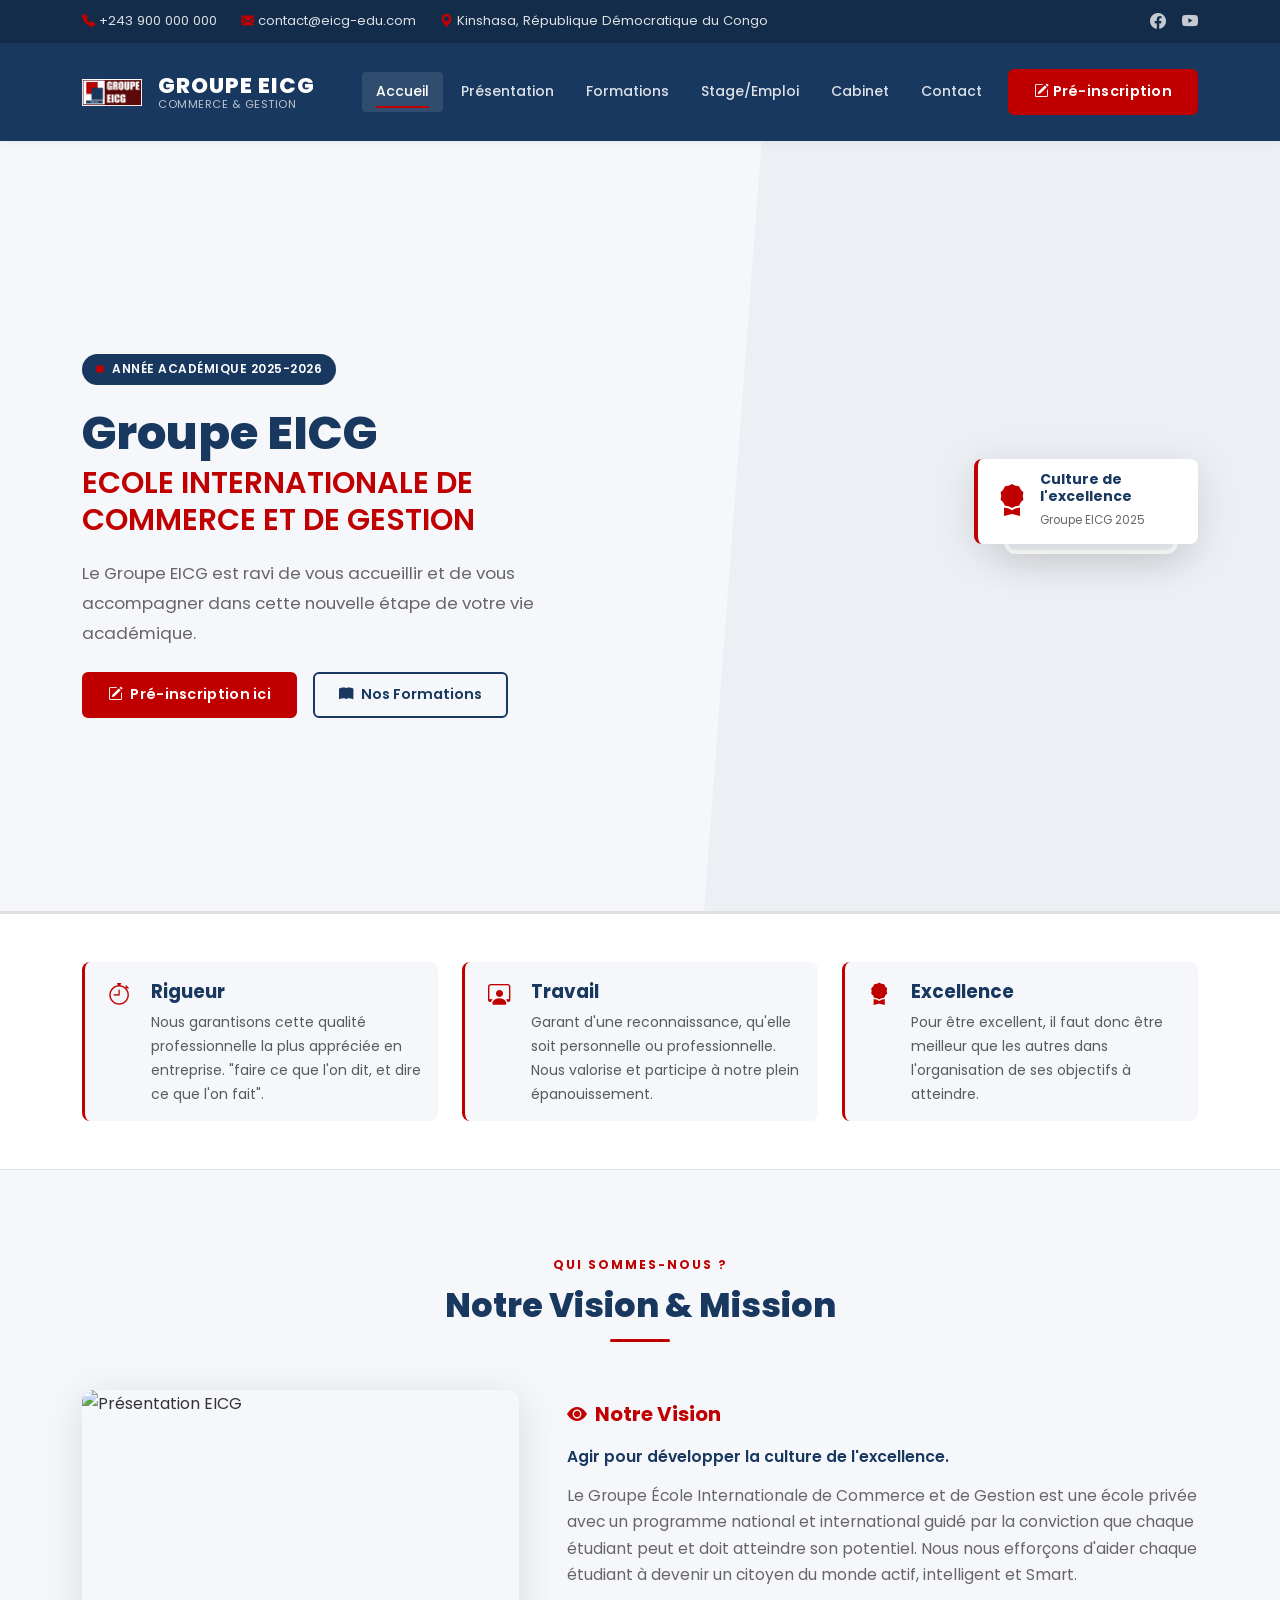
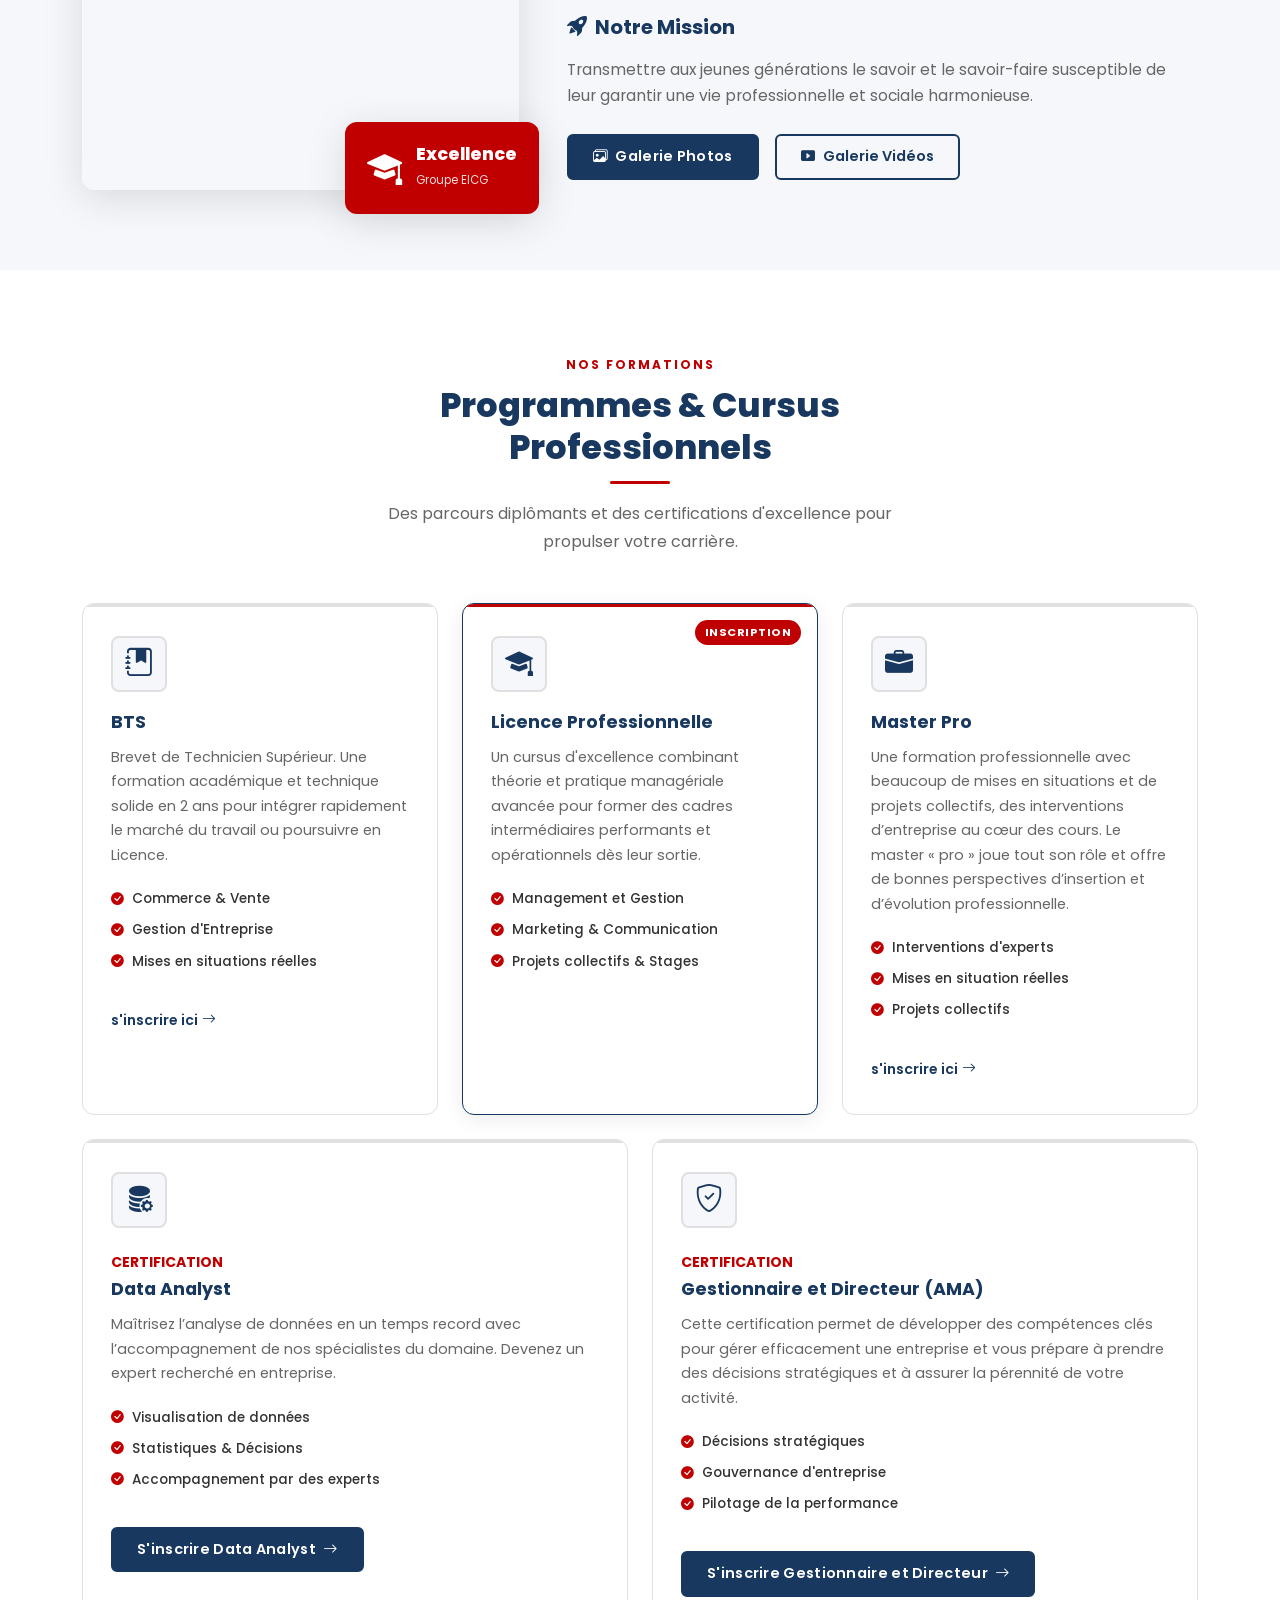
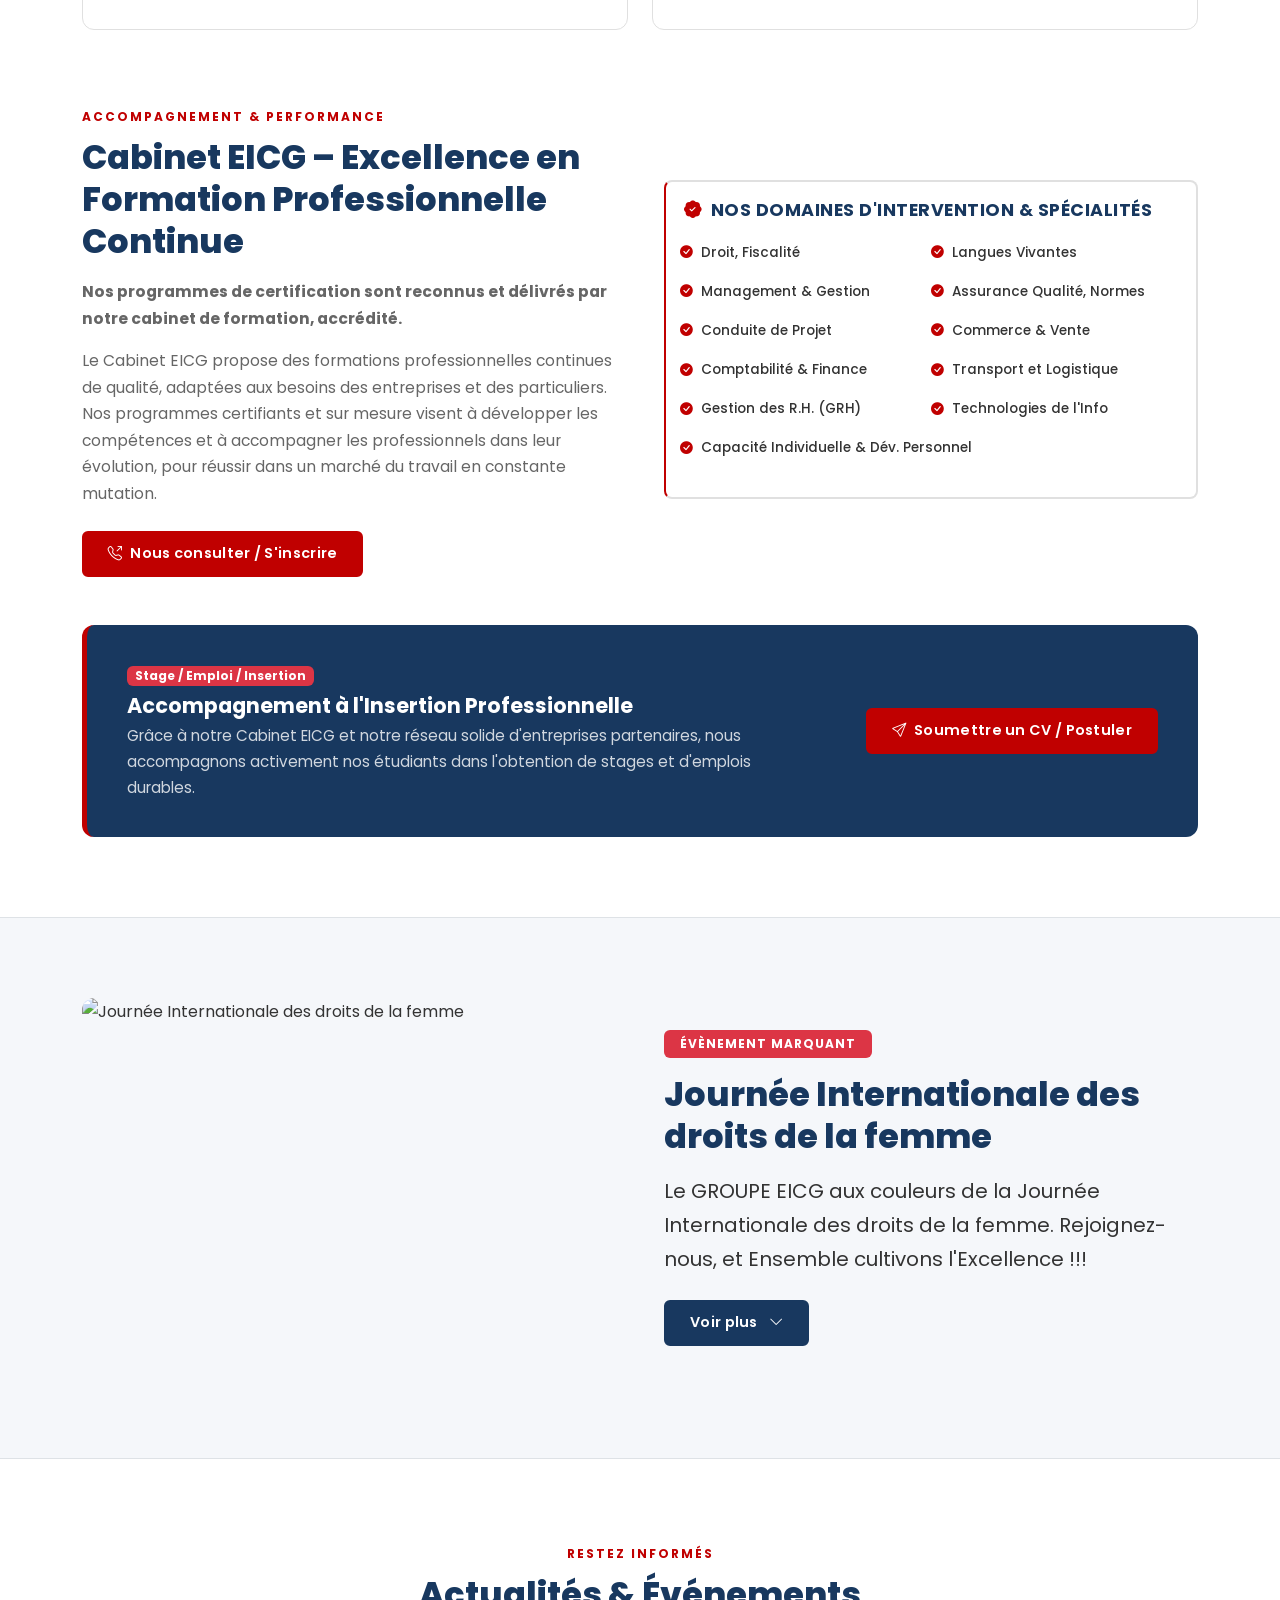
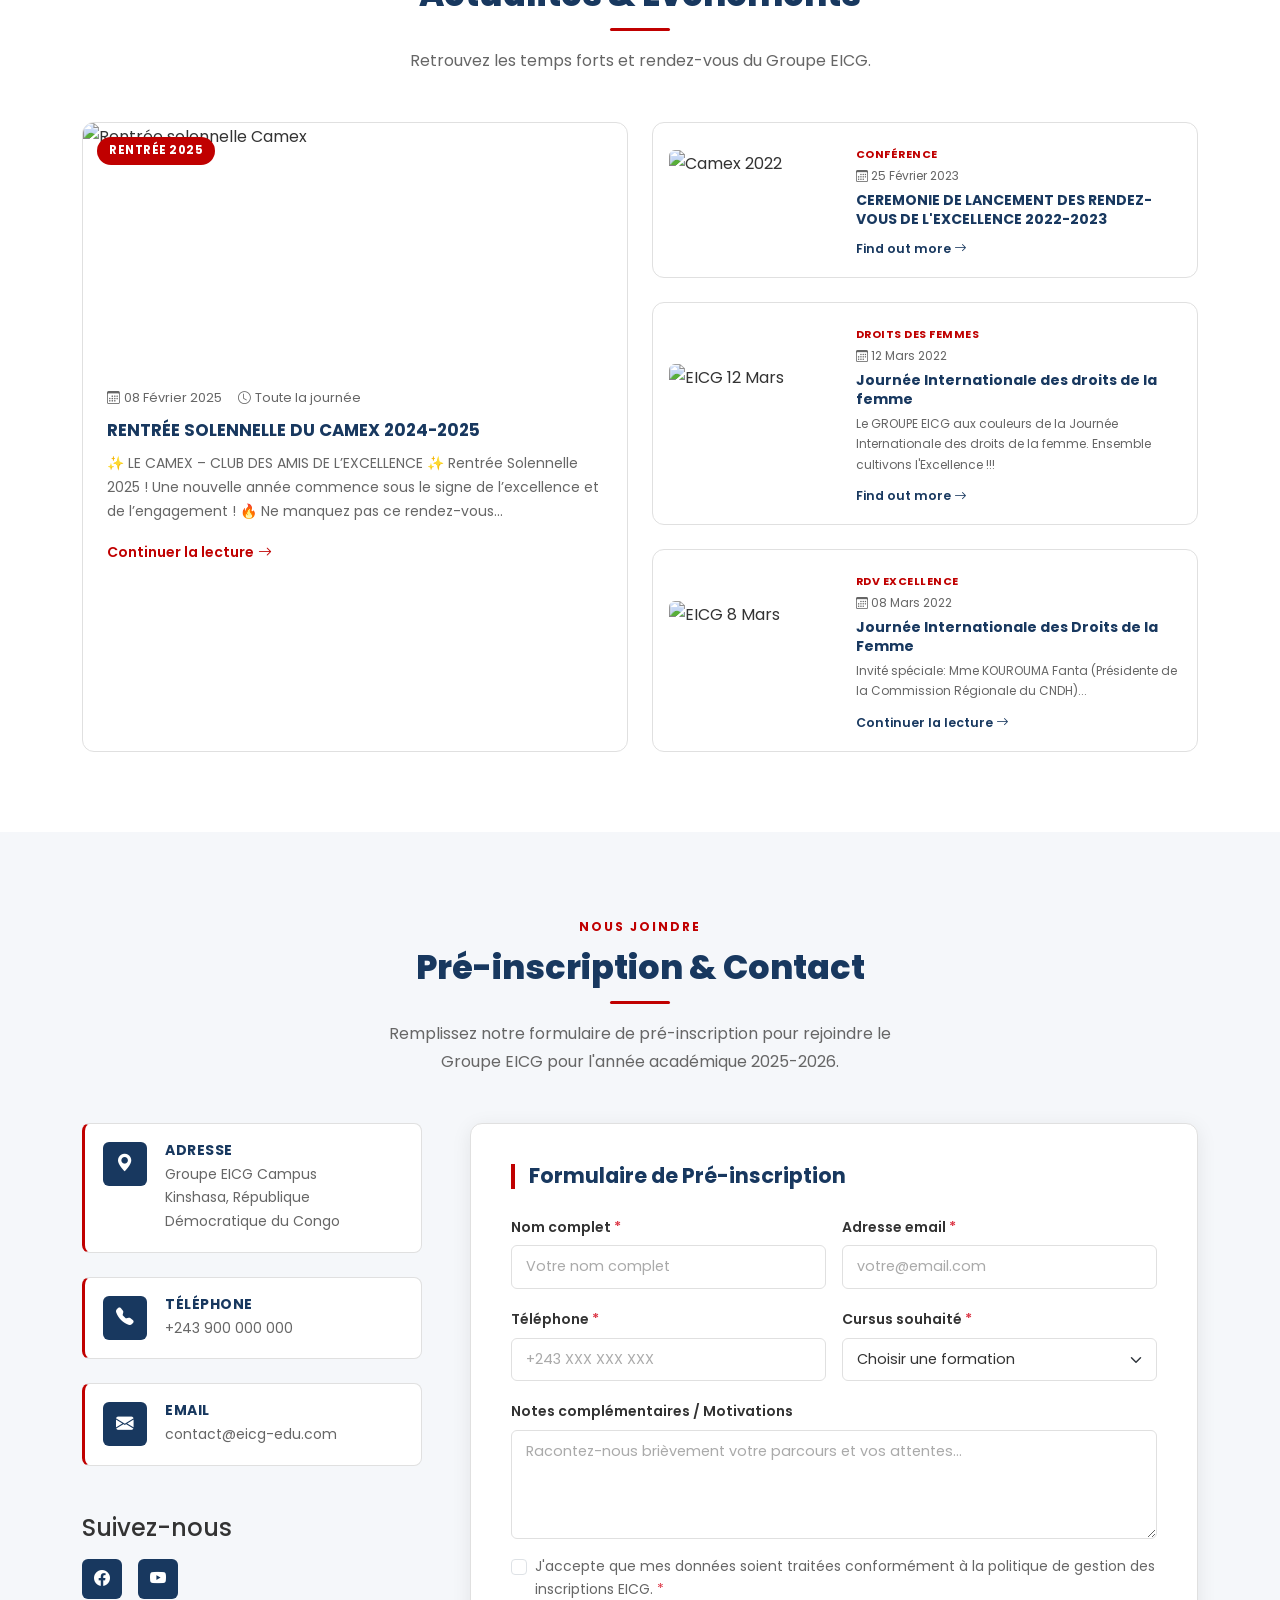
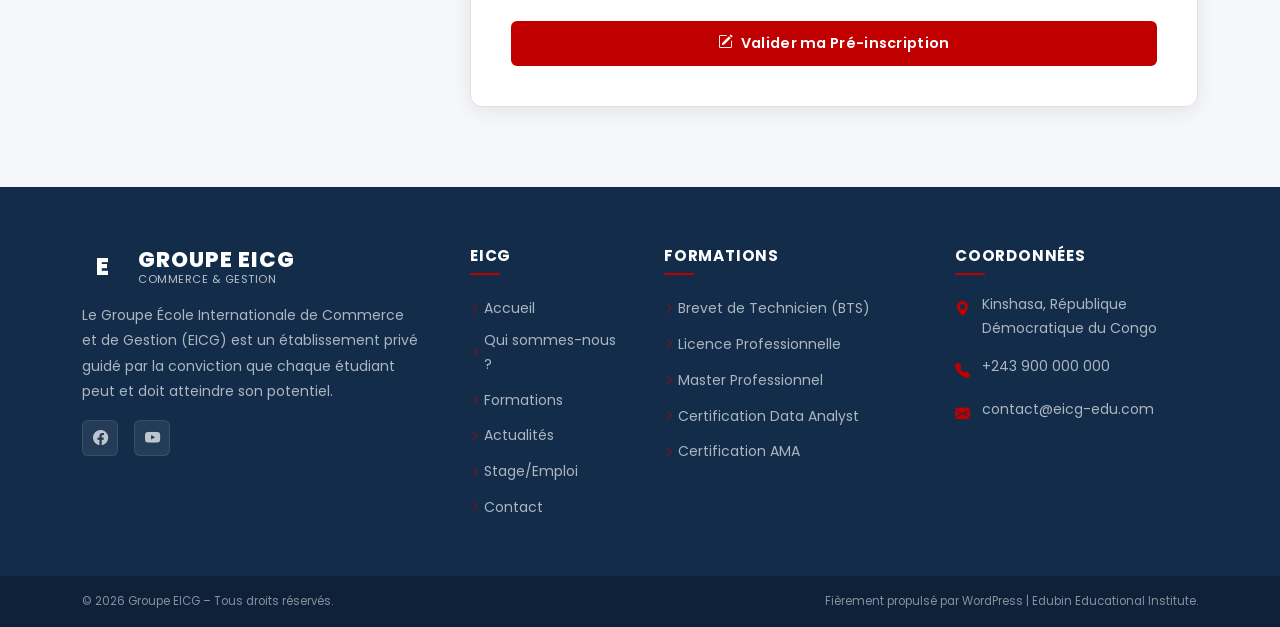
==== index.html @ ac98a7eb "first commit" ====
<!DOCTYPE html>
<html lang="fr">
<head>
    <!-- ============================================================
         META & SEO
    ============================================================ -->
    <meta charset="UTF-8">
    <meta name="viewport" content="width=device-width, initial-scale=1.0">
    <meta name="description" content="Groupe EICG – École Internationale de Commerce et de Gestion. Agir pour développer la culture de l'excellence.">
    <meta name="keywords" content="Groupe EICG, EICG, commerce, gestion, BTS, Licence, Master, Data Analyst, école Kinshasa">
    <meta name="author" content="Groupe EICG">
    <title>GROUPE EICG | École Internationale de Commerce et de Gestion</title>

    <!-- ============================================================
         GOOGLE FONTS – Poppins
    ============================================================ -->
    <link rel="preconnect" href="https://fonts.googleapis.com">
    <link rel="preconnect" href="https://fonts.gstatic.com" crossorigin>
    <link href="https://fonts.googleapis.com/css2?family=Poppins:wght@300;400;500;600;700;800&display=swap" rel="stylesheet">

    <!-- ============================================================
         BOOTSTRAP 5.3 (CDN)
    ============================================================ -->
    <link rel="stylesheet" href="https://cdn.jsdelivr.net/npm/bootstrap@5.3.3/dist/css/bootstrap.min.css">

    <!-- ============================================================
         BOOTSTRAP ICONS
    ============================================================ -->
    <link rel="stylesheet" href="https://cdn.jsdelivr.net/npm/bootstrap-icons@1.11.3/font/bootstrap-icons.min.css">

    <!-- ============================================================
         CSS PERSONNALISÉ
    ============================================================ -->
    <link rel="stylesheet" href="css/style.css">
</head>
<body>

<!-- Skip to content for Accessibility -->
<a href="#hero" class="skip-to-content">Aller au contenu principal</a>

<!-- ================================================================
     BARRE D'INFORMATION SUPÉRIEURE (Top Bar)
================================================================ -->
<div class="topbar d-none d-lg-block">
    <div class="container">
        <div class="row align-items-center py-2">
            <div class="col-md-10">
                <ul class="topbar-info list-unstyled d-flex gap-4 mb-0">
                    <li>
                        <i class="bi bi-telephone-fill me-1"></i>
                        <span>+243 900 000 000</span>
                    </li>
                    <li>
                        <i class="bi bi-envelope-fill me-1"></i>
                        <span>contact@eicg-edu.com</span>
                    </li>
                    <li>
                        <i class="bi bi-geo-alt-fill me-1"></i>
                        <span>Kinshasa, République Démocratique du Congo</span>
                    </li>
                </ul>
            </div>
            <div class="col-md-2 text-end">
                <ul class="topbar-social list-unstyled d-flex justify-content-end gap-3 mb-0">
                    <li><a href="https://fb.com" target="_blank" rel="noopener" aria-label="Facebook"><i class="bi bi-facebook"></i></a></li>
                    <li><a href="https://www.youtube.com/" target="_blank" rel="noopener" aria-label="YouTube"><i class="bi bi-youtube"></i></a></li>
                </ul>
            </div>
        </div>
    </div>
</div>

<!-- ================================================================
     HEADER & NAVIGATION PRINCIPALE
================================================================ -->
<header id="main-header" class="sticky-top">
    <nav class="navbar navbar-expand-lg" id="mainNav" aria-label="Navigation principale">
        <div class="container">

            <!-- LOGO & NOM DE L'ÉCOLE -->
            <a class="navbar-brand d-flex align-items-center gap-3" href="index.html" aria-label="Accueil Groupe EICG">
                <div class="logo-circle" aria-hidden="true">
                    <!-- <span class="logo-initials">E</span> -->
                     <img src="assets/images/logo-eicg.jpg" alt="LOGO">
                </div>
                <div class="brand-text">
                    <span class="brand-name">GROUPE EICG</span>
                    <span class="brand-tagline">Commerce & Gestion</span>
                </div>
            </a>

            <!-- BOUTON MENU MOBILE -->
            <button class="navbar-toggler" type="button" data-bs-toggle="collapse"
                    data-bs-target="#navbarMain" aria-controls="navbarMain"
                    aria-expanded="false" aria-label="Ouvrir le menu">
                <span class="navbar-toggler-icon"></span>
            </button>

            <!-- LIENS DE NAVIGATION -->
            <div class="collapse navbar-collapse" id="navbarMain">
                <ul class="navbar-nav ms-auto align-items-lg-center gap-lg-1">
                    <li class="nav-item">
                        <a class="nav-link active" href="#hero">Accueil</a>
                    </li>
                    
                    <!-- Dropdown Présentation -->
                    <li class="nav-item dropdown">
                        <a class="nav-link dropdown-toggle" href="#about" role="button"
                           data-bs-toggle="dropdown" aria-expanded="false">
                            Présentation
                        </a>
                        <ul class="dropdown-menu">
                            <li><a class="dropdown-item" href="#about">Qui sommes-nous ?</a></li>
                            <li><a class="dropdown-item" href="#galerie-photo">GALERIE PHOTOS</a></li>
                            <li><a class="dropdown-item" href="#galerie-video">GALERIE VIDÉOS</a></li>
                        </ul>
                    </li>

                    <!-- Dropdown Formations -->
                    <li class="nav-item dropdown">
                        <a class="nav-link dropdown-toggle" href="#formations" role="button"
                           data-bs-toggle="dropdown" aria-expanded="false">
                            Formations
                        </a>
                        <ul class="dropdown-menu">
                            <li><a class="dropdown-item" href="#formations">BTS</a></li>
                            <li><a class="dropdown-item" href="#formations">Licence</a></li>
                            <li><a class="dropdown-item" href="#formations">Master</a></li>
                            <li><hr class="dropdown-divider"></li>
                            <li><a class="dropdown-item" href="#formations">Certification Data Analyst</a></li>
                            <li><a class="dropdown-item" href="#formations">Certification Administration et Management des Affaires</a></li>
                        </ul>
                    </li>

                    <li class="nav-item">
                        <a class="nav-link" href="#stage-emploi">Stage/Emploi</a>
                    </li>
                    <li class="nav-item">
                        <a class="nav-link" href="#cabinet">Cabinet</a>
                    </li>
                    <li class="nav-item">
                        <a class="nav-link" href="#contact">Contact</a>
                    </li>
                    <li class="nav-item ms-lg-2">
                        <a class="btn btn-secondary-custom" href="#contact">
                            <i class="bi bi-pencil-square me-1"></i>Pré-inscription
                        </a>
                    </li>
                </ul>
            </div>

        </div>
    </nav>
</header>

<!-- ================================================================
     SECTION HERO – Message d'accueil & Call-to-Action
================================================================ -->
<section id="hero" class="hero-section" aria-label="Bienvenue">
    <div class="container">
        <div class="row align-items-center min-vh-hero">

            <!-- CONTENU TEXTE -->
            <div class="col-lg-7 col-xl-6">
                <div class="hero-content">
                    <span class="hero-badge">Année académique 2025-2026</span>
                    <h1 class="hero-title">
                        Groupe EICG <br>
                        <span class="text-accent" style="font-size: 0.65em; font-weight: 600; display: block; margin-top: 5px;">
                            ECOLE INTERNATIONALE DE COMMERCE ET DE GESTION
                        </span>
                    </h1>
                    <p class="hero-description">
                        Le Groupe EICG est ravi de vous accueillir et de vous accompagner dans cette nouvelle étape de votre vie académique.
                    </p>
                    <div class="hero-actions d-flex flex-wrap gap-3 mt-4">
                        <a href="#contact" class="btn btn-secondary-custom btn-lg">
                            <i class="bi bi-pencil-square me-2"></i>Pré-inscription ici
                        </a>
                        <a href="#formations" class="btn btn-outline-custom btn-lg">
                            <i class="bi bi-book-fill me-2"></i>Nos Formations
                        </a>
                    </div>
                    
                    <!-- RÉSEAUX SOCIAUX VISIBLES SUR MOBILE/HERO -->
                    <div class="d-lg-none mt-4">
                        <a href="https://fb.com" target="_blank" rel="noopener" class="btn btn-outline-primary-custom btn-sm me-2">
                            <i class="bi bi-facebook me-1"></i>Facebook
                        </a>
                        <a href="https://www.youtube.com/" target="_blank" rel="noopener" class="btn btn-outline-primary-custom btn-sm">
                            <i class="bi bi-youtube me-1"></i>Youtube
                        </a>
                    </div>
                </div>
            </div>

            <!-- IMAGE / VISUEL HERO -->
            <div class="col-lg-5 col-xl-6 d-none d-lg-flex justify-content-end">
                <div class="hero-visual" aria-hidden="true">
                    <div class="hero-img-wrapper">
                        <!-- Visuel Licence / Master -->
                         <img src="https://groupe-eicg.com/wp-content/uploads/2025/02/cropped-EICG-2025-copie.png" alt="GROUPE EICG 2025">
                        <!-- <img src="images/licencemaster.jpg" alt="Licence et Master EICG" class="hero-img"
                             onerror="this.onerror=null;this.src='https://placehold.co/520x420/18385f/ffffff?text=VISUEL+Licence+Master'"> -->
                    </div>
                    <!-- BADGE FLOTTANT -->
                    <div class="floating-badge">
                        <i class="bi bi-award-fill"></i>
                        <div>
                            <strong>Culture de l'excellence</strong>
                            <small>Groupe EICG 2025</small>
                        </div>
                    </div>
                </div>
            </div>

        </div>
    </div>
</section>

<!-- ================================================================
     SECTION DES TROIS VALEURS CARDINALES
================================================================ -->
<section class="py-5 bg-white border-bottom">
    <div class="container">
        <div class="row g-4">
            
            <!-- Rigueur -->
            <div class="col-md-4">
                <div class="value-item h-100">
                    <div class="value-icon"><i class="bi bi-stopwatch"></i></div>
                    <div>
                        <strong style="font-size: 1.15rem; color: var(--color-primary);">Rigueur</strong>
                        <p class="mb-0 small text-muted mt-1">
                            Nous garantisons cette qualité professionnelle la plus appréciée en entreprise. "faire ce que l'on dit, et dire ce que l'on fait".
                        </p>
                    </div>
                </div>
            </div>

            <!-- Travail -->
            <div class="col-md-4">
                <div class="value-item h-100">
                    <div class="value-icon"><i class="bi bi-person-workspace"></i></div>
                    <div>
                        <strong style="font-size: 1.15rem; color: var(--color-primary);">Travail</strong>
                        <p class="mb-0 small text-muted mt-1">
                            Garant d'une reconnaissance, qu'elle soit personnelle ou professionnelle. Nous valorise et participe à notre plein épanouissement.
                        </p>
                    </div>
                </div>
            </div>

            <!-- Excellence -->
            <div class="col-md-4">
                <div class="value-item h-100">
                    <div class="value-icon"><i class="bi bi-award-fill"></i></div>
                    <div>
                        <strong style="font-size: 1.15rem; color: var(--color-primary);">Excellence</strong>
                        <p class="mb-0 small text-muted mt-1">
                            Pour être excellent, il faut donc être meilleur que les autres dans l'organisation de ses objectifs à atteindre.
                        </p>
                    </div>
                </div>
            </div>

        </div>
    </div>
</section>

<!-- ================================================================
     SECTION À PROPOS / PRÉSENTATION
================================================================ -->
<section id="about" class="section-padding bg-light-custom" aria-labelledby="about-title">
    <div class="container">

        <!-- EN-TÊTE DE SECTION -->
        <div class="section-header text-center mb-5">
            <span class="section-label">Qui sommes-nous ?</span>
            <h2 id="about-title" class="section-title">Notre Vision & Mission</h2>
            <div class="section-divider" aria-hidden="true"></div>
        </div>

        <div class="row align-items-center g-5">

            <!-- IMAGE À PROPOS -->
            <div class="col-lg-5">
                <div class="about-img-wrapper position-relative">
                    <img src="images/about-eicg.jpg" alt="Présentation EICG"
                         class="img-fluid rounded-lg about-main-img"
                         onerror="this.onerror=null;this.src='https://placehold.co/500x400/18385f/ffffff?text=Présentation+EICG'">
                    <!-- CARTE SUPERPOSÉE -->
                    <div class="about-badge-card">
                        <div class="about-badge-icon">
                            <i class="bi bi-mortarboard-fill"></i>
                        </div>
                        <div>
                            <strong>Excellence</strong>
                            <small>Groupe EICG</small>
                        </div>
                    </div>
                </div>
            </div>

            <!-- TEXTE À PROPOS -->
            <div class="col-lg-7">
                <div class="about-content">
                    <h3 class="about-subtitle" style="color: var(--color-secondary);">
                        <i class="bi bi-eye-fill me-2"></i>Notre Vision
                    </h3>
                    <p class="about-text" style="font-weight: 600; color: var(--color-primary);">
                        Agir pour développer la culture de l'excellence.
                    </p>
                    <p class="about-text">
                        Le Groupe École Internationale de Commerce et de Gestion est une école privée avec un programme national et international guidé par la conviction que chaque étudiant peut et doit atteindre son potentiel. Nous nous efforçons d'aider chaque étudiant à devenir un citoyen du monde actif, intelligent et Smart.
                    </p>

                    <h3 class="about-subtitle mt-4" style="color: var(--color-primary);">
                        <i class="bi bi-rocket-takeoff-fill me-2"></i>Notre Mission
                    </h3>
                    <p class="about-text">
                        Transmettre aux jeunes générations le savoir et le savoir-faire susceptible de leur garantir une vie professionnelle et sociale harmonieuse.
                    </p>

                    <!-- BOUTONS GALERIES -->
                    <div class="d-flex flex-wrap gap-3 mt-4" id="galerie-photo">
                        <a href="#galerie-photo" class="btn btn-primary-custom">
                            <i class="bi bi-images me-2"></i>Galerie Photos
                        </a>
                        <a href="#galerie-video" class="btn btn-outline-custom" id="galerie-video">
                            <i class="bi bi-play-btn-fill me-2"></i>Galerie Vidéos
                        </a>
                    </div>
                </div>
            </div>

        </div>
    </div>
</section>

<!-- ================================================================
     SECTION FORMATIONS / PROGRAMMES
================================================================ -->
<section id="formations" class="section-padding bg-white" aria-labelledby="prog-title">
    <div class="container">

        <!-- EN-TÊTE DE SECTION -->
        <div class="section-header text-center mb-5">
            <span class="section-label">Nos Formations</span>
            <h2 id="prog-title" class="section-title">Programmes & Cursus Professionnels</h2>
            <div class="section-divider" aria-hidden="true"></div>
            <p class="section-subtitle">
                Des parcours diplômants et des certifications d'excellence pour propulser votre carrière.
            </p>
        </div>

        <!-- CARTES FORMATIONS -->
        <div class="row g-4">

            <!-- Cursus BTS -->
            <div class="col-md-6 col-lg-4">
                <article class="prog-card h-100" aria-label="Programme BTS">
                    <div class="prog-card-icon">
                        <i class="bi bi-journal-bookmark-fill"></i>
                    </div>
                    <h3 class="prog-card-title">BTS</h3>
                    <p class="prog-card-text">
                        Brevet de Technicien Supérieur. Une formation académique et technique solide en 2 ans pour intégrer rapidement le marché du travail ou poursuivre en Licence.
                    </p>
                    <ul class="prog-features list-unstyled">
                        <li><i class="bi bi-check-circle-fill me-2"></i>Commerce & Vente</li>
                        <li><i class="bi bi-check-circle-fill me-2"></i>Gestion d'Entreprise</li>
                        <li><i class="bi bi-check-circle-fill me-2"></i>Mises en situations réelles</li>
                    </ul>
                    <a href="#contact" class="prog-link">
                        s'inscrire ici <i class="bi bi-arrow-right ms-1"></i>
                    </a>
                </article>
            </div>

            <!-- Cursus Licence -->
            <div class="col-md-6 col-lg-4">
                <article class="prog-card prog-card--featured h-100" aria-label="Licence Professionnelle">
                    <div class="prog-card-badge">Inscription</div>
                    <div class="prog-card-icon">
                        <i class="bi bi-mortarboard-fill"></i>
                    </div>
                    <h3 class="prog-card-title">Licence Professionnelle</h3>
                    <p class="prog-card-text">
                        Un cursus d'excellence combinant théorie et pratique managériale avancée pour former des cadres intermédiaires performants et opérationnels dès leur sortie.
                    </p>
                    <ul class="prog-features list-unstyled">
                        <li><i class="bi bi-check-circle-fill me-2"></i>Management et Gestion</li>
                        <li><i class="bi bi-check-circle-fill me-2"></i>Marketing & Communication</li>
                        <li><i class="bi bi-check-circle-fill me-2"></i>Projets collectifs & Stages</li>
                    </ul>
                    <a href="#contact" class="prog-link text-white">
                        s'inscrire ici <i class="bi bi-arrow-right ms-1"></i>
                    </a>
                </article>
            </div>

            <!-- Cursus Master -->
            <div class="col-md-6 col-lg-4">
                <article class="prog-card h-100" aria-label="Master Pro">
                    <div class="prog-card-icon">
                        <i class="bi bi-briefcase-fill"></i>
                    </div>
                    <h3 class="prog-card-title">Master Pro</h3>
                    <p class="prog-card-text">
                        Une formation professionnelle avec beaucoup de mises en situations et de projets collectifs, des interventions d’entreprise au cœur des cours. Le master « pro » joue tout son rôle et offre de bonnes perspectives d’insertion et d’évolution professionnelle.
                    </p>
                    <ul class="prog-features list-unstyled">
                        <li><i class="bi bi-check-circle-fill me-2"></i>Interventions d'experts</li>
                        <li><i class="bi bi-check-circle-fill me-2"></i>Mises en situation réelles</li>
                        <li><i class="bi bi-check-circle-fill me-2"></i>Projets collectifs</li>
                    </ul>
                    <a href="#contact" class="prog-link">
                        s'inscrire ici <i class="bi bi-arrow-right ms-1"></i>
                    </a>
                </article>
            </div>

            <!-- Certification Data Analyst -->
            <div class="col-md-6 col-lg-6">
                <article class="prog-card h-100" aria-label="Certification Data Analyst">
                    <div class="prog-card-icon">
                        <i class="bi bi-database-fill-gear"></i>
                    </div>
                    <span class="text-accent small fw-bold uppercase">CERTIFICATION</span>
                    <h3 class="prog-card-title mt-1">Data Analyst</h3>
                    <p class="prog-card-text">
                        Maîtrisez l’analyse de données en un temps record avec l’accompagnement de nos spécialistes du domaine. Devenez un expert recherché en entreprise.
                    </p>
                    <ul class="prog-features list-unstyled">
                        <li><i class="bi bi-check-circle-fill me-2"></i>Visualisation de données</li>
                        <li><i class="bi bi-check-circle-fill me-2"></i>Statistiques & Décisions</li>
                        <li><i class="bi bi-check-circle-fill me-2"></i>Accompagnement par des experts</li>
                    </ul>
                    <a href="#contact" class="btn btn-primary-custom btn-sm mt-3">
                        S'inscrire Data Analyst <i class="bi bi-arrow-right ms-1"></i>
                    </a>
                </article>
            </div>

            <!-- Certification Administration et Management -->
            <div class="col-md-6 col-lg-6">
                <article class="prog-card h-100" aria-label="Certification Administration et Management des Affaires">
                    <div class="prog-card-icon">
                        <i class="bi bi-shield-check"></i>
                    </div>
                    <span class="text-accent small fw-bold uppercase">CERTIFICATION</span>
                    <h3 class="prog-card-title mt-1">Gestionnaire et Directeur (AMA)</h3>
                    <p class="prog-card-text">
                        Cette certification permet de développer des compétences clés pour gérer efficacement une entreprise et vous prépare à prendre des décisions stratégiques et à assurer la pérennité de votre activité.
                    </p>
                    <ul class="prog-features list-unstyled">
                        <li><i class="bi bi-check-circle-fill me-2"></i>Décisions stratégiques</li>
                        <li><i class="bi bi-check-circle-fill me-2"></i>Gouvernance d'entreprise</li>
                        <li><i class="bi bi-check-circle-fill me-2"></i>Pilotage de la performance</li>
                    </ul>
                    <a href="#contact" class="btn btn-primary-custom btn-sm mt-3">
                        S'inscrire Gestionnaire et Directeur <i class="bi bi-arrow-right ms-1"></i>
                    </a>
                </article>
            </div>

        </div>

        <!-- STAGE / EMPLOI & CABINET INFORMATION -->
        <div id="cabinet" class="pt-5 mt-4">
            <div class="row align-items-center g-5 mb-5">
                <div class="col-lg-6">
                    <span class="section-label">Accompagnement & Performance</span>
                    <h3 class="section-title text-start mb-3" style="color: var(--color-primary);">
                        Cabinet EICG – Excellence en Formation Professionnelle Continue
                    </h3>
                    <p class="about-text fw-bold text-accent mb-3">
                        Nos programmes de certification sont reconnus et délivrés par notre cabinet de formation, accrédité.
                    </p>
                    <p class="about-text">
                        Le Cabinet EICG propose des formations professionnelles continues de qualité, adaptées aux besoins des entreprises et des particuliers. Nos programmes certifiants et sur mesure visent à développer les compétences et à accompagner les professionnels dans leur évolution, pour réussir dans un marché du travail en constante mutation.
                    </p>
                    <div class="mt-4">
                        <a href="#contact" class="btn btn-secondary-custom btn-lg">
                            <i class="bi bi-telephone-outbound me-2"></i>Nous consulter / S'inscrire
                        </a>
                    </div>
                </div>
                <div class="col-lg-6">
                    <div class="contact-info-item h-100 bg-light-custom border-2">
                        <div class="contact-detail">
                            <h4 style="font-size: 1.1rem; color: var(--color-primary); margin-bottom: 16px;">
                                <i class="bi bi-patch-check-fill text-accent me-2"></i>Nos Domaines d'Intervention & Spécialités
                            </h4>
                            <ul class="prog-features list-unstyled row g-2">
                                <li class="col-md-6"><i class="bi bi-check-circle-fill me-2"></i>Droit, Fiscalité</li>
                                <li class="col-md-6"><i class="bi bi-check-circle-fill me-2"></i>Langues Vivantes</li>
                                <li class="col-md-6"><i class="bi bi-check-circle-fill me-2"></i>Management & Gestion</li>
                                <li class="col-md-6"><i class="bi bi-check-circle-fill me-2"></i>Assurance Qualité, Normes</li>
                                <li class="col-md-6"><i class="bi bi-check-circle-fill me-2"></i>Conduite de Projet</li>
                                <li class="col-md-6"><i class="bi bi-check-circle-fill me-2"></i>Commerce & Vente</li>
                                <li class="col-md-6"><i class="bi bi-check-circle-fill me-2"></i>Comptabilité & Finance</li>
                                <li class="col-md-6"><i class="bi bi-check-circle-fill me-2"></i>Transport et Logistique</li>
                                <li class="col-md-6"><i class="bi bi-check-circle-fill me-2"></i>Gestion des R.H. (GRH)</li>
                                <li class="col-md-6"><i class="bi bi-check-circle-fill me-2"></i>Technologies de l'Info</li>
                                <li class="col-12"><i class="bi bi-check-circle-fill me-2"></i>Capacité Individuelle & Dév. Personnel</li>
                            </ul>
                        </div>
                    </div>
                </div>
            </div>

            <!-- Stage / Emploi Banner -->
            <div class="cta-banner" id="stage-emploi">
                <div class="row align-items-center">
                    <div class="col-lg-8 text-lg-start mb-3 mb-lg-0">
                        <span class="badge bg-danger mb-2 text-white">Stage / Emploi / Insertion</span>
                        <h3 class="cta-title mb-1">Accompagnement à l'Insertion Professionnelle</h3>
                        <p class="cta-text mb-0">
                            Grâce à notre Cabinet EICG et notre réseau solide d'entreprises partenaires, nous accompagnons activement nos étudiants dans l'obtention de stages et d'emplois durables.
                        </p>
                    </div>
                    <div class="col-lg-4 text-lg-end">
                        <a href="#contact" class="btn btn-secondary-custom btn-lg">
                            <i class="bi bi-send me-2"></i>Soumettre un CV / Postuler
                        </a>
                    </div>
                </div>
            </div>
        </div>

    </div>
</section>

<!-- ================================================================
     SECTION EVENEMENT MARQUANT (HERO FOCUS)
================================================================ -->
<section class="section-padding bg-light-custom border-top border-bottom" aria-label="Evènement marquant">
    <div class="container">
        <div class="row align-items-center g-5">
            
            <div class="col-lg-6">
                <div class="news-img-wrapper rounded-lg shadow-md" style="max-height: 380px;">
                    <img src="images/womens-day.jpg" alt="Journée Internationale des droits de la femme" class="img-fluid"
                         style="width:100%; height:380px; object-fit:cover;"
                         onerror="this.onerror=null;this.src='https://placehold.co/600x400/c00000/ffffff?text=Journ%C3%A9e+des+droits+de+la+femme'">
                </div>
            </div>

            <div class="col-lg-6">
                <span class="badge bg-danger mb-3 py-2 px-3 text-white" style="letter-spacing:1px;">ÉVÈNEMENT MARQUANT</span>
                <h2 class="section-title text-start mb-3" style="color: var(--color-primary);">
                    Journée Internationale des droits de la femme
                </h2>
                <p class="about-text fs-5 mb-4" style="color: var(--color-text);">
                    Le GROUPE EICG aux couleurs de la Journée Internationale des droits de la femme. Rejoignez-nous, et Ensemble cultivons l'Excellence !!!
                </p>
                <a href="#actualites" class="btn btn-primary-custom btn-lg">
                    Voir plus <i class="bi bi-chevron-down ms-2"></i>
                </a>
            </div>

        </div>
    </div>
</section>

<!-- ================================================================
     SECTION ACTUALITÉS / ÉVÉNEMENTS
================================================================ -->
<section id="actualites" class="section-padding bg-white" aria-labelledby="actu-title">
    <div class="container">

        <!-- EN-TÊTE DE SECTION -->
        <div class="section-header text-center mb-5">
            <span class="section-label">Restez informés</span>
            <h2 id="actu-title" class="section-title">Actualités & Événements</h2>
            <div class="section-divider" aria-hidden="true"></div>
            <p class="section-subtitle">Retrouvez les temps forts et rendez-vous du Groupe EICG.</p>
        </div>

        <div class="row g-4">

            <!-- Événement 1 : Rentrée Solennelle 2025 -->
            <div class="col-lg-6">
                <article class="news-card news-card--large h-100" aria-label="Rentrée Solennelle">
                    <div class="news-img-wrapper">
                        <img src="images/rentree2025.jpg" alt="Rentrée solennelle Camex" class="news-img"
                             onerror="this.onerror=null;this.src='https://placehold.co/600x300/18385f/ffffff?text=Camex+2025'">
                        <span class="news-category">Rentrée 2025</span>
                    </div>
                    <div class="news-body">
                        <div class="news-meta">
                            <span><i class="bi bi-calendar3 me-1"></i>08 Février 2025</span>
                            <span><i class="bi bi-clock me-1"></i>Toute la journée</span>
                        </div>
                        <h3 class="news-title">RENTRÉE SOLENNELLE DU CAMEX 2024-2025</h3>
                        <p class="news-excerpt">
                            ✨ LE CAMEX – CLUB DES AMIS DE L’EXCELLENCE ✨ Rentrée Solennelle 2025 ! Une nouvelle année commence sous le signe de l’excellence et de l’engagement ! 🔥 Ne manquez pas ce rendez-vous...
                        </p>
                        <a href="#" class="news-link">
                            Continuer la lecture <i class="bi bi-arrow-right ms-1"></i>
                        </a>
                    </div>
                </article>
            </div>

            <!-- COLONNE ACTUALITÉS SECONDAIRES -->
            <div class="col-lg-6">
                <div class="d-flex flex-column gap-4 h-100">

                    <!-- Événement 2 : Rdv de l'Excellence 2022-2023 -->
                    <article class="news-card news-card--small" aria-label="Lancement RDV Excellence">
                        <div class="row g-0 align-items-center">
                            <div class="col-4">
                                <img src="images/lancement2022.jpg" alt="Camex 2022" class="news-img-small rounded-start"
                                     onerror="this.onerror=null;this.src='https://placehold.co/200x150/c00000/ffffff?text=Camex'">
                            </div>
                            <div class="col-8 ps-3">
                                <span class="news-category-sm">Conférence</span>
                                <div class="news-meta mb-1" style="font-size:0.75rem;">
                                    <span><i class="bi bi-calendar3"></i> 25 Février 2023</span>
                                </div>
                                <h4 class="news-title-sm">CEREMONIE DE LANCEMENT DES RENDEZ-VOUS DE L'EXCELLENCE 2022-2023</h4>
                                <a href="#" class="news-link-sm">Find out more <i class="bi bi-arrow-right"></i></a>
                            </div>
                        </div>
                    </article>

                    <!-- Événement 3 : Journée des droits de la femme 12 Mars -->
                    <article class="news-card news-card--small" aria-label="Journée de la femme 12 Mars">
                        <div class="row g-0 align-items-center">
                            <div class="col-4">
                                <img src="images/womens-day-12.jpg" alt="EICG 12 Mars" class="news-img-small rounded-start"
                                     onerror="this.onerror=null;this.src='https://placehold.co/200x150/18385f/ffffff?text=Femme+12+Mars'">
                            </div>
                            <div class="col-8 ps-3">
                                <span class="news-category-sm">Droits des Femmes</span>
                                <div class="news-meta mb-1" style="font-size:0.75rem;">
                                    <span><i class="bi bi-calendar3"></i> 12 Mars 2022</span>
                                </div>
                                <h4 class="news-title-sm">Journée Internationale des droits de la femme</h4>
                                <p class="news-excerpt-sm" style="font-size:0.75rem;">Le GROUPE EICG aux couleurs de la Journée Internationale des droits de la femme. Ensemble cultivons l'Excellence !!!</p>
                                <a href="#" class="news-link-sm">Find out more <i class="bi bi-arrow-right"></i></a>
                            </div>
                        </div>
                    </article>

                    <!-- Événement 4 : Rdv de l'Excellence 8 Mars -->
                    <article class="news-card news-card--small" aria-label="Journée de la femme 8 Mars">
                        <div class="row g-0 align-items-center">
                            <div class="col-4">
                                <img src="images/womens-day-8.jpg" alt="EICG 8 Mars" class="news-img-small rounded-start"
                                     onerror="this.onerror=null;this.src='https://placehold.co/200x150/333333/ffffff?text=Femme+8+Mars'">
                            </div>
                            <div class="col-8 ps-3">
                                <span class="news-category-sm">RDV Excellence</span>
                                <div class="news-meta mb-1" style="font-size:0.75rem;">
                                    <span><i class="bi bi-calendar3"></i> 08 Mars 2022</span>
                                </div>
                                <h4 class="news-title-sm">Journée Internationale des Droits de la Femme</h4>
                                <p class="news-excerpt-sm" style="font-size:0.75rem;">Invité spéciale: Mme KOUROUMA Fanta (Présidente de la Commission Régionale du CNDH)...</p>
                                <a href="#" class="news-link-sm">Continuer la lecture <i class="bi bi-arrow-right"></i></a>
                            </div>
                        </div>
                    </article>

                </div>
            </div>

        </div>

    </div>
</section>

<!-- ================================================================
     SECTION CONTACT
================================================================ -->
<section id="contact" class="section-padding bg-light-custom" aria-labelledby="contact-title">
    <div class="container">

        <!-- EN-TÊTE DE SECTION -->
        <div class="section-header text-center mb-5">
            <span class="section-label">Nous joindre</span>
            <h2 id="contact-title" class="section-title">Pré-inscription & Contact</h2>
            <div class="section-divider" aria-hidden="true"></div>
            <p class="section-subtitle">
                Remplissez notre formulaire de pré-inscription pour rejoindre le Groupe EICG pour l'année académique 2025-2026.
            </p>
        </div>

        <div class="row g-5">

            <!-- INFORMATIONS DE CONTACT -->
            <div class="col-lg-4">
                <div class="contact-info">

                    <div class="contact-info-item">
                        <div class="contact-icon" aria-hidden="true">
                            <i class="bi bi-geo-alt-fill"></i>
                        </div>
                        <div class="contact-detail">
                            <h4>Adresse</h4>
                            <p>Groupe EICG Campus<br>Kinshasa, République Démocratique du Congo</p>
                        </div>
                    </div>

                    <div class="contact-info-item">
                        <div class="contact-icon" aria-hidden="true">
                            <i class="bi bi-telephone-fill"></i>
                        </div>
                        <div class="contact-detail">
                            <h4>Téléphone</h4>
                            <p>
                                <a href="tel:+243900000000">+243 900 000 000</a>
                            </p>
                        </div>
                    </div>

                    <div class="contact-info-item">
                        <div class="contact-icon" aria-hidden="true">
                            <i class="bi bi-envelope-fill"></i>
                        </div>
                        <div class="contact-detail">
                            <h4>Email</h4>
                            <p>
                                <a href="mailto:contact@eicg-edu.com">contact@eicg-edu.com</a>
                            </p>
                        </div>
                    </div>

                    <div class="contact-social mt-4">
                        <h4 class="mb-3">Suivez-nous</h4>
                        <div class="d-flex gap-3">
                            <a href="https://fb.com" target="_blank" rel="noopener" class="social-btn" aria-label="Page Facebook">
                                <i class="bi bi-facebook"></i>
                            </a>
                            <a href="https://www.youtube.com/" target="_blank" rel="noopener" class="social-btn" aria-label="Chaîne Youtube">
                                <i class="bi bi-youtube"></i>
                            </a>
                        </div>
                    </div>

                </div>
            </div>

            <!-- FORMULAIRE DE CONTACT & PRÉ-INSCRIPTION -->
            <div class="col-lg-8">
                <div class="contact-form-wrapper">
                    <h3 class="contact-form-title mb-4">Formulaire de Pré-inscription</h3>

                    <!-- ALERTES -->
                    <div id="formAlert" class="alert alert-success d-none" role="alert">
                        <i class="bi bi-check-circle-fill me-2"></i>
                        Votre demande de pré-inscription a été envoyée avec succès !
                    </div>
                    <div id="formError" class="alert alert-danger d-none" role="alert">
                        <i class="bi bi-exclamation-triangle-fill me-2"></i>
                        Veuillez remplir tous les champs obligatoires du formulaire.
                    </div>

                    <form id="contactForm" novalidate aria-label="Formulaire d'inscription">
                        <div class="row g-3">

                            <!-- Nom -->
                            <div class="col-sm-6">
                                <label for="nom" class="form-label">Nom complet <span class="text-danger" aria-hidden="true">*</span></label>
                                <input type="text" class="form-control custom-input" id="nom"
                                       name="nom" placeholder="Votre nom complet"
                                       required aria-required="true">
                                <div class="invalid-feedback">Le nom est obligatoire.</div>
                            </div>

                            <!-- Email -->
                            <div class="col-sm-6">
                                <label for="email" class="form-label">Adresse email <span class="text-danger" aria-hidden="true">*</span></label>
                                <input type="email" class="form-control custom-input" id="email"
                                       name="email" placeholder="votre@email.com"
                                       required aria-required="true">
                                <div class="invalid-feedback">Un email valide est requis.</div>
                            </div>

                            <!-- Téléphone -->
                            <div class="col-sm-6">
                                <label for="telephone" class="form-label">Téléphone <span class="text-danger" aria-hidden="true">*</span></label>
                                <input type="tel" class="form-control custom-input" id="telephone"
                                       name="telephone" placeholder="+243 XXX XXX XXX" required aria-required="true">
                                <div class="invalid-feedback">Le téléphone est requis.</div>
                            </div>

                            <!-- Cursus Souhaité -->
                            <div class="col-sm-6">
                                <label for="objet" class="form-label">Cursus souhaité <span class="text-danger" aria-hidden="true">*</span></label>
                                <select class="form-select custom-input" id="objet" name="objet"
                                        required aria-required="true">
                                    <option value="" disabled selected>Choisir une formation</option>
                                    <option value="bts">BTS (Brevet de Technicien Supérieur)</option>
                                    <option value="licence">Licence Professionnelle</option>
                                    <option value="master">Master Professionnel</option>
                                    <option value="data-analyst">Certification Data Analyst</option>
                                    <option value="ama">Certification Administration et Management (AMA)</option>
                                </select>
                                <div class="invalid-feedback">Veuillez choisir un cursus.</div>
                            </div>

                            <!-- Message -->
                            <div class="col-12">
                                <label for="message" class="form-label">Notes complémentaires / Motivations</label>
                                <textarea class="form-control custom-input" id="message"
                                          name="message" rows="4"
                                          placeholder="Racontez-nous brièvement votre parcours et vos attentes..."></textarea>
                            </div>

                            <!-- Consentement -->
                            <div class="col-12">
                                <div class="form-check">
                                    <input class="form-check-input" type="checkbox" id="rgpd"
                                           name="rgpd" required aria-required="true">
                                    <label class="form-check-label small" for="rgpd">
                                        J'accepte que mes données soient traitées conformément à la politique de gestion des inscriptions EICG. <span class="text-danger" aria-hidden="true">*</span>
                                    </label>
                                    <div class="invalid-feedback">Vous devez accepter le traitement de vos données pour valider.</div>
                                </div>
                            </div>

                            <!-- BOUTON ENVOI -->
                            <div class="col-12">
                                <button type="submit" class="btn btn-secondary-custom btn-lg w-100" id="submitBtn">
                                    <span class="btn-text">
                                        <i class="bi bi-pencil-square me-2"></i>Valider ma Pré-inscription
                                    </span>
                                    <span class="btn-loading d-none">
                                        <span class="spinner-border spinner-border-sm me-2" role="status" aria-hidden="true"></span>
                                        Enregistrement...
                                    </span>
                                </button>
                            </div>

                        </div>
                    </form>
                </div>
            </div>

        </div>
    </div>
</section>

<!-- ================================================================
     FOOTER
================================================================ -->
<footer id="footer" class="footer" role="contentinfo">

    <!-- CONTENU PRINCIPAL DU FOOTER -->
    <div class="footer-main">
        <div class="container">
            <div class="row g-5">

                <!-- COLONNE 1 : À PROPOS -->
                <div class="col-lg-4 col-md-6">
                    <div class="footer-brand d-flex align-items-center gap-3 mb-3">
                        <div class="logo-circle logo-circle--sm" aria-hidden="true">
                            <span class="logo-initials">E</span>
                        </div>
                        <div class="brand-text">
                            <span class="brand-name">GROUPE EICG</span>
                            <span class="brand-tagline">Commerce & Gestion</span>
                        </div>
                    </div>
                    <p class="footer-about">
                        Le Groupe École Internationale de Commerce et de Gestion (EICG) est un établissement privé guidé par la conviction que chaque étudiant peut et doit atteindre son potentiel. 
                    </p>
                    <div class="footer-social d-flex gap-3 mt-3">
                        <a href="https://fb.com" target="_blank" rel="noopener" class="footer-social-link" aria-label="Facebook"><i class="bi bi-facebook"></i></a>
                        <a href="https://www.youtube.com/" target="_blank" rel="noopener" class="footer-social-link" aria-label="YouTube"><i class="bi bi-youtube"></i></a>
                    </div>
                </div>

                <!-- COLONNE 2 : LIENS RAPIDES -->
                <div class="col-lg-2 col-md-6">
                    <h4 class="footer-heading">EICG</h4>
                    <ul class="footer-links list-unstyled">
                        <li><a href="#hero"><i class="bi bi-chevron-right me-1"></i>Accueil</a></li>
                        <li><a href="#about"><i class="bi bi-chevron-right me-1"></i>Qui sommes-nous ?</a></li>
                        <li><a href="#formations"><i class="bi bi-chevron-right me-1"></i>Formations</a></li>
                        <li><a href="#actualites"><i class="bi bi-chevron-right me-1"></i>Actualités</a></li>
                        <li><a href="#stage-emploi"><i class="bi bi-chevron-right me-1"></i>Stage/Emploi</a></li>
                        <li><a href="#contact"><i class="bi bi-chevron-right me-1"></i>Contact</a></li>
                    </ul>
                </div>

                <!-- COLONNE 3 : FORMATIONS -->
                <div class="col-lg-3 col-md-6">
                    <h4 class="footer-heading">Formations</h4>
                    <ul class="footer-links list-unstyled">
                        <li><a href="#formations"><i class="bi bi-chevron-right me-1"></i>Brevet de Technicien (BTS)</a></li>
                        <li><a href="#formations"><i class="bi bi-chevron-right me-1"></i>Licence Professionnelle</a></li>
                        <li><a href="#formations"><i class="bi bi-chevron-right me-1"></i>Master Professionnel</a></li>
                        <li><a href="#formations"><i class="bi bi-chevron-right me-1"></i>Certification Data Analyst</a></li>
                        <li><a href="#formations"><i class="bi bi-chevron-right me-1"></i>Certification AMA</a></li>
                    </ul>
                </div>

                <!-- COLONNE 4 : CONTACT -->
                <div class="col-lg-3 col-md-6">
                    <h4 class="footer-heading">Coordonnées</h4>
                    <ul class="footer-contact list-unstyled">
                        <li>
                            <i class="bi bi-geo-alt-fill" aria-hidden="true"></i>
                            <span>Kinshasa, République Démocratique du Congo</span>
                        </li>
                        <li>
                            <i class="bi bi-telephone-fill" aria-hidden="true"></i>
                            <a href="tel:+243900000000">+243 900 000 000</a>
                        </li>
                        <li>
                            <i class="bi bi-envelope-fill" aria-hidden="true"></i>
                            <a href="mailto:contact@eicg-edu.com">contact@eicg-edu.com</a>
                        </li>
                    </ul>
                </div>

            </div>
        </div>
    </div>

    <!-- BARRE DU BAS DU FOOTER -->
    <div class="footer-bottom">
        <div class="container">
            <div class="row align-items-center">
                <div class="col-md-6 text-center text-md-start">
                    <p class="mb-0 small">
                        &copy; <span id="currentYear"></span> Groupe EICG – Tous droits réservés.
                    </p>
                </div>
                <div class="col-md-6 text-center text-md-end mt-2 mt-md-0">
                    <p class="mb-0 small text-white-50">
                        Fièrement propulsé par WordPress | Edubin Educational Institute.
                    </p>
                </div>
            </div>
        </div>
    </div>

</footer>

<!-- ================================================================
     BOUTON RETOUR EN HAUT
================================================================ -->
<button id="backToTop" class="back-to-top" aria-label="Retour en haut de page" title="Retour en haut">
    <i class="bi bi-arrow-up" aria-hidden="true"></i>
</button>

<!-- ================================================================
     SCRIPTS – Bootstrap 5.3, jQuery 3.7, Script personnalisé
================================================================ -->
<script src="https://code.jquery.com/jquery-3.7.1.min.js"
        integrity="sha256-/JqT3SQfawRcv/BIHPThkBvs0OEvtFFmqPF/lYI/Cxo="
        crossorigin="anonymous"></script>
<script src="https://cdn.jsdelivr.net/npm/bootstrap@5.3.3/dist/js/bootstrap.bundle.min.js"></script>
<script src="js/main.js"></script>

</body>
</html>
---- css/style.css ----
/* ================================================================
   EICG – École d'Excellence | Feuille de style personnalisée
   Auteur  : Template Scolaire
   Version : 1.0.0
   Police  : Poppins (Google Fonts)
   ================================================================ */

/* ----------------------------------------------------------------
   1. VARIABLES CSS – Palette de couleurs & tokens
---------------------------------------------------------------- */
:root {
    --color-primary:       #18385f;   /* Bleu foncé – header, nav, boutons */
    --color-secondary:     #c00000;   /* Rouge – accents, CTA */
    --color-white:         #ffffff;   /* Blanc – fond principal */
    --color-text:          #333333;   /* Gris foncé – texte */
    --color-text-muted:    #666666;   /* Gris moyen – texte secondaire */
    --color-border:        #e0e0e0;   /* Gris clair – bordures */
    --color-light-bg:      #f5f7fa;   /* Fond sections alternées */
    --color-primary-dark:  #122c4a;   /* Bleu encore plus foncé */
    --color-secondary-dark:#9a0000;   /* Rouge foncé */

    /* Espacements */
    --section-padding:     80px;
    --border-radius-sm:    4px;
    --border-radius-md:    6px;
    --border-radius-lg:    8px;
    --border-radius-xl:    12px;
    --border-radius-pill:  50px;

    /* Typographie */
    --font-family:         'Poppins', sans-serif;
    --font-size-base:      1rem;
    --line-height-base:    1.7;

    /* Ombres */
    --shadow-sm:  0 2px 8px rgba(0,0,0,0.06);
    --shadow-md:  0 4px 20px rgba(0,0,0,0.08);
    --shadow-lg:  0 8px 40px rgba(0,0,0,0.12);

    /* Transitions */
    --transition-fast:  0.2s ease;
    --transition-base:  0.3s ease;
    --transition-slow:  0.5s ease;
}


/* ----------------------------------------------------------------
   2. RESET & BASE GLOBALE
---------------------------------------------------------------- */
*,
*::before,
*::after {
    box-sizing: border-box;
}

html {
    scroll-behavior: smooth;
}

body {
    font-family:    var(--font-family);
    font-size:      var(--font-size-base);
    line-height:    var(--line-height-base);
    color:          var(--color-text);
    background:     var(--color-white);
    overflow-x:     hidden;
}

img {
    max-width: 100%;
    height:    auto;
    display:   block;
}

a {
    color:           var(--color-primary);
    text-decoration: none;
    transition:      color var(--transition-fast);
}

a:hover {
    color: var(--color-secondary);
}

/* Scrollbar personnalisée */
::-webkit-scrollbar {
    width: 6px;
}
::-webkit-scrollbar-track {
    background: var(--color-light-bg);
}
::-webkit-scrollbar-thumb {
    background:    var(--color-primary);
    border-radius: var(--border-radius-pill);
}
::-webkit-scrollbar-thumb:hover {
    background: var(--color-secondary);
}


/* ----------------------------------------------------------------
   3. UTILITAIRES & HELPERS
---------------------------------------------------------------- */

/* Fond de couleur primaire pour les sections */
.bg-primary-custom {
    background-color: var(--color-primary);
}

/* Fond alterné clair */
.bg-light-custom {
    background-color: var(--color-light-bg);
}

/* Padding de section uniforme */
.section-padding {
    padding: var(--section-padding) 0;
}

/* Arrondi large */
.rounded-lg {
    border-radius: var(--border-radius-xl);
}

/* Texte accent rouge */
.text-accent {
    color: var(--color-secondary);
}


/* ----------------------------------------------------------------
   4. BOUTONS PERSONNALISÉS
---------------------------------------------------------------- */

/* Bouton primaire – fond bleu foncé */
.btn-primary-custom {
    background-color: var(--color-primary);
    color:            var(--color-white);
    border:           2px solid var(--color-primary);
    border-radius:    var(--border-radius-md);
    font-weight:      600;
    font-size:        0.9rem;
    letter-spacing:   0.3px;
    padding:          10px 24px;
    transition:       background-color var(--transition-base),
                      border-color var(--transition-base),
                      transform var(--transition-fast),
                      box-shadow var(--transition-base);
}

.btn-primary-custom:hover,
.btn-primary-custom:focus {
    background-color: var(--color-primary-dark);
    border-color:     var(--color-primary-dark);
    color:            var(--color-white);
    transform:        translateY(-2px);
    box-shadow:       0 6px 20px rgba(24, 56, 95, 0.25);
}

/* Bouton secondaire – fond rouge */
.btn-secondary-custom {
    background-color: var(--color-secondary);
    color:            var(--color-white);
    border:           2px solid var(--color-secondary);
    border-radius:    var(--border-radius-md);
    font-weight:      600;
    font-size:        0.9rem;
    letter-spacing:   0.3px;
    padding:          10px 24px;
    transition:       background-color var(--transition-base),
                      border-color var(--transition-base),
                      transform var(--transition-fast),
                      box-shadow var(--transition-base);
}

.btn-secondary-custom:hover,
.btn-secondary-custom:focus {
    background-color: var(--color-secondary-dark);
    border-color:     var(--color-secondary-dark);
    color:            var(--color-white);
    transform:        translateY(-2px);
    box-shadow:       0 6px 20px rgba(192, 0, 0, 0.25);
}

/* Bouton contour blanc sur fond foncé */
.btn-outline-custom {
    background-color: transparent;
    color:            var(--color-primary);
    border:           2px solid var(--color-primary);
    border-radius:    var(--border-radius-md);
    font-weight:      600;
    font-size:        0.9rem;
    padding:          10px 24px;
    transition:       background-color var(--transition-base),
                      color var(--transition-base),
                      transform var(--transition-fast);
}

.btn-outline-custom:hover,
.btn-outline-custom:focus {
    background-color: var(--color-primary);
    color:            var(--color-white);
    transform:        translateY(-2px);
}

/* Bouton contour primaire */
.btn-outline-primary-custom {
    background-color: transparent;
    color:            var(--color-primary);
    border:           2px solid var(--color-primary);
    border-radius:    var(--border-radius-md);
    font-weight:      600;
    font-size:        0.9rem;
    padding:          10px 28px;
    transition:       background-color var(--transition-base),
                      color var(--transition-base),
                      transform var(--transition-fast),
                      box-shadow var(--transition-base);
}

.btn-outline-primary-custom:hover,
.btn-outline-primary-custom:focus {
    background-color: var(--color-primary);
    color:            var(--color-white);
    transform:        translateY(-2px);
    box-shadow:       var(--shadow-md);
}


/* ----------------------------------------------------------------
   5. TOPBAR – Barre d'information supérieure
---------------------------------------------------------------- */
.topbar {
    background-color: var(--color-primary-dark);
    color:            rgba(255, 255, 255, 0.85);
    font-size:        0.825rem;
    font-weight:      400;
}

.topbar-info li {
    display:     flex;
    align-items: center;
    color:       rgba(255, 255, 255, 0.85);
}

.topbar-info li i {
    color: var(--color-secondary);
}

.topbar-social li a {
    color:      rgba(255, 255, 255, 0.75);
    font-size:  1rem;
    transition: color var(--transition-fast);
}

.topbar-social li a:hover {
    color: var(--color-secondary);
}


/* ----------------------------------------------------------------
   6. HEADER & NAVIGATION
---------------------------------------------------------------- */
#main-header {
    z-index: 1030;
    box-shadow: var(--shadow-sm);
}

#mainNav {
    background-color: var(--color-primary);
    padding:          14px 0;
    transition:       padding var(--transition-base),
                      box-shadow var(--transition-base);
}

/* État scrollé – header rétréci */
#mainNav.scrolled {
    padding:    8px 0;
    box-shadow: var(--shadow-md);
}

/* LOGO */
.logo-circle {
    width:            60px;
    height:           60px;
    /* background-color: var(--color-secondary); */
    border-radius:    var(--border-radius-md);
    display:          flex;
    align-items:      center;
    justify-content:  center;
    flex-shrink:      0;
    transition:       transform var(--transition-base);
}

.logo-circle:hover {
    transform: rotate(-5deg) scale(1.05);
    box-shadow: var(--shadow-md);
    width:            65px;
    height:           65px;
}

.logo-circle--sm {
    width:  40px;
    height: 40px;
}

.logo-initials {
    color:       var(--color-white);
    font-size:   1.5rem;
    font-weight: 800;
    line-height: 1;
}

.brand-text {
    display:        flex;
    flex-direction: column;
    line-height:    1.2;
}

.brand-name {
    color:       var(--color-white);
    font-size:   1.35rem;
    font-weight: 800;
    letter-spacing: 1px;
}

.brand-tagline {
    color:     rgba(255, 255, 255, 0.7);
    font-size: 0.7rem;
    font-weight: 400;
    letter-spacing: 0.5px;
    text-transform: uppercase;
}

/* LIENS NAV */
.navbar-nav .nav-link {
    color:          rgba(255, 255, 255, 0.85) !important;
    font-size:      0.875rem;
    font-weight:    500;
    padding:        8px 14px !important;
    border-radius:  var(--border-radius-sm);
    position:       relative;
    transition:     color var(--transition-fast),
                    background-color var(--transition-fast);
}

.navbar-nav .nav-link::after {
    content:          '';
    position:         absolute;
    bottom:           4px;
    left:             14px;
    right:            14px;
    height:           2px;
    background-color: var(--color-secondary);
    transform:        scaleX(0);
    transform-origin: center;
    transition:       transform var(--transition-base);
}

.navbar-nav .nav-link:hover,
.navbar-nav .nav-link.active {
    color:            var(--color-white) !important;
    background-color: rgba(255, 255, 255, 0.1);
}

.navbar-nav .nav-link:hover::after,
.navbar-nav .nav-link.active::after {
    transform: scaleX(1);
}

/* DROPDOWN MENU */
.navbar-nav .dropdown-menu {
    background-color: var(--color-white);
    border:           none;
    border-top:       3px solid var(--color-secondary);
    border-radius:    0 0 var(--border-radius-lg) var(--border-radius-lg);
    box-shadow:       var(--shadow-lg);
    padding:          8px 0;
    min-width:        220px;
}

.navbar-nav .dropdown-item {
    color:       var(--color-text);
    font-size:   0.875rem;
    font-weight: 500;
    padding:     10px 20px;
    border-left: 3px solid transparent;
    transition:  background-color var(--transition-fast),
                 color var(--transition-fast),
                 border-left-color var(--transition-fast),
                 padding-left var(--transition-fast);
}

.navbar-nav .dropdown-item:hover,
.navbar-nav .dropdown-item:focus {
    background-color: var(--color-light-bg);
    color:            var(--color-secondary);
    border-left-color: var(--color-secondary);
    padding-left:     24px;
}

/* État lors du clic (active) ou lorsque le sous-lien est sélectionné */
.navbar-nav .dropdown-item:active,
.navbar-nav .dropdown-item.active {
    background-color: var(--color-primary) !important;
    color:            var(--color-white) !important;
    border-left-color: var(--color-secondary) !important;
    padding-left:     24px;
}

/* Ouverture et animation fluide au survol (Desktop uniquement) */
@media (min-width: 992px) {
    .navbar-nav .nav-item.dropdown {
        position: relative;
    }
    
    .navbar-nav .nav-item.dropdown:hover > .dropdown-menu {
        display: block;
        opacity: 1;
        visibility: visible;
        transform: translateY(0);
    }
    
    .navbar-nav .nav-item.dropdown:hover > .nav-link {
        color: var(--color-white) !important;
        background-color: rgba(255, 255, 255, 0.1);
    }
    
    .navbar-nav .nav-item.dropdown:hover > .nav-link::after {
        transform: scaleX(1);
    }
    
    .navbar-nav .dropdown-menu {
        display: block;
        opacity: 0;
        visibility: hidden;
        transform: translateY(10px);
        margin-top: 0;
        transition: opacity var(--transition-base), 
                    transform var(--transition-base), 
                    visibility var(--transition-base);
    }
}

/* TOGGLER MOBILE */
.navbar-toggler {
    border:     2px solid rgba(255, 255, 255, 0.5);
    border-radius: var(--border-radius-sm);
    padding:    6px 10px;
}

.navbar-toggler-icon {
    background-image: url("data:image/svg+xml,%3csvg xmlns='http://www.w3.org/2000/svg' viewBox='0 0 30 30'%3e%3cpath stroke='rgba%28255%2C255%2C255%2C0.9%29' stroke-linecap='round' stroke-miterlimit='10' stroke-width='2' d='M4 7h22M4 15h22M4 23h22'/%3e%3c/svg%3e");
}

.navbar-toggler:focus {
    box-shadow: 0 0 0 3px rgba(192, 0, 0, 0.35);
}


/* ----------------------------------------------------------------
   7. SECTION HERO
---------------------------------------------------------------- */
.hero-section {
    background-color: var(--color-light-bg);
    padding:          80px 0 60px;
    border-bottom:    3px solid var(--color-border);
    position:         relative;
    overflow:         hidden;
}

/* Décoration géométrique en arrière-plan */
.hero-section::before {
    content:          '';
    position:         absolute;
    top:              0;
    right:            0;
    width:            45%;
    height:           100%;
    background-color: rgba(24, 56, 95, 0.04);
    clip-path:        polygon(10% 0, 100% 0, 100% 100%, 0 100%);
    pointer-events:   none;
}

.min-vh-hero {
    min-height: 70vh;
}

.hero-badge {
    display:          inline-flex;
    align-items:      center;
    background-color: var(--color-primary);
    color:            var(--color-white);
    font-size:        0.75rem;
    font-weight:      600;
    letter-spacing:   0.5px;
    padding:          5px 14px;
    border-radius:    var(--border-radius-pill);
    margin-bottom:    20px;
    text-transform:   uppercase;
}

.hero-badge::before {
    content:          '';
    width:            8px;
    height:           8px;
    background-color: var(--color-secondary);
    border-radius:    50%;
    margin-right:     8px;
    animation:        pulse 1.5s infinite;
}

@keyframes pulse {
    0%, 100% { opacity: 1; transform: scale(1);   }
    50%       { opacity: 0.6; transform: scale(1.2); }
}

.hero-title {
    font-size:   clamp(1.9rem, 4vw, 2.9rem);
    font-weight: 800;
    color:       var(--color-primary);
    line-height: 1.2;
    margin-bottom: 20px;
}

.hero-description {
    font-size:   1.05rem;
    color:       var(--color-text-muted);
    line-height: 1.8;
    max-width:   520px;
}

/* STATISTIQUES HERO */
.hero-stats {
    padding-top:  24px;
    border-top:   2px solid var(--color-border);
}

.stat-item {
    display:        flex;
    flex-direction: column;
    align-items:    flex-start;
}

.stat-number {
    font-size:   2rem;
    font-weight: 800;
    color:       var(--color-primary);
    line-height: 1;
}

.stat-suffix {
    font-size:   1.6rem;
    font-weight: 800;
    color:       var(--color-secondary);
    line-height: 1;
}

.stat-label {
    font-size:   0.72rem;
    font-weight: 500;
    color:       var(--color-text-muted);
    text-transform: uppercase;
    letter-spacing: 0.5px;
    margin-top:  4px;
}

/* IMAGE HERO */
.hero-visual {
    position: relative;
    padding:  20px;
}

.hero-img-wrapper {
    border-radius: var(--border-radius-xl);
    overflow:      hidden;
    box-shadow:    var(--shadow-lg);
    border:        4px solid var(--color-white);
}

.hero-img {
    width:      100%;
    height:     420px;
    object-fit: cover;
    display:    block;
    transition: transform var(--transition-slow);
}

.hero-img-wrapper:hover .hero-img {
    transform: scale(1.03);
}

/* BADGE FLOTTANT SUR L'IMAGE */
.floating-badge {
    position:         absolute;
    bottom:           30px;
    left:             -10px;
    background-color: var(--color-white);
    border-left:      4px solid var(--color-secondary);
    border-radius:    var(--border-radius-lg);
    box-shadow:       var(--shadow-lg);
    padding:          12px 18px;
    display:          flex;
    align-items:      center;
    gap:              12px;
    animation:        floatBadge 3s ease-in-out infinite;
}

.floating-badge i {
    font-size:   2rem;
    color:       var(--color-secondary);
    flex-shrink: 0;
}

.floating-badge strong {
    display:     block;
    font-size:   0.875rem;
    font-weight: 700;
    color:       var(--color-primary);
    line-height: 1.2;
}

.floating-badge small {
    font-size: 0.72rem;
    color:     var(--color-text-muted);
}

@keyframes floatBadge {
    0%, 100% { transform: translateY(0);    }
    50%       { transform: translateY(-6px); }
}


/* ----------------------------------------------------------------
   8. EN-TÊTES DE SECTIONS (partagés)
---------------------------------------------------------------- */
.section-header {
    max-width: 640px;
    margin-left:  auto;
    margin-right: auto;
}

.section-label {
    display:        inline-block;
    color:          var(--color-secondary);
    font-size:      0.75rem;
    font-weight:    700;
    letter-spacing: 2px;
    text-transform: uppercase;
    margin-bottom:  10px;
}

.section-label--light {
    color: rgba(255, 255, 255, 0.7);
}

.section-title {
    font-size:   clamp(1.5rem, 3vw, 2.1rem);
    font-weight: 800;
    color:       var(--color-primary);
    margin-bottom: 12px;
    line-height: 1.25;
}

.section-subtitle {
    font-size: 1rem;
    color:     var(--color-text-muted);
    max-width: 560px;
    margin:    8px auto 0;
}

.section-divider {
    width:            60px;
    height:           3px;
    background-color: var(--color-secondary);
    margin:           0 auto 16px;
    border-radius:    var(--border-radius-pill);
}

.section-divider--light {
    background-color: rgba(255, 255, 255, 0.5);
}


/* ----------------------------------------------------------------
   9. SECTION À PROPOS
---------------------------------------------------------------- */
.about-img-wrapper {
    border-radius: var(--border-radius-xl);
    overflow:      visible;
}

.about-main-img {
    width:         100%;
    height:        400px;
    object-fit:    cover;
    border-radius: var(--border-radius-xl);
    box-shadow:    var(--shadow-lg);
    transition:    transform var(--transition-slow);
}

.about-main-img:hover {
    transform: scale(1.02);
}

/* Carte superposée sur l'image */
.about-badge-card {
    position:         absolute;
    bottom:           -24px;
    right:            -20px;
    background-color: var(--color-secondary);
    color:            var(--color-white);
    border-radius:    var(--border-radius-xl);
    padding:          16px 22px;
    display:          flex;
    align-items:      center;
    gap:              14px;
    box-shadow:       var(--shadow-lg);
    min-width:        180px;
}

.about-badge-icon {
    font-size: 2.2rem;
    flex-shrink: 0;
}

.about-badge-card strong {
    display:     block;
    font-size:   1.1rem;
    font-weight: 800;
    line-height: 1.2;
}

.about-badge-card small {
    font-size: 0.72rem;
    opacity:   0.85;
}

.about-subtitle {
    font-size:     1.25rem;
    font-weight:   700;
    color:         var(--color-primary);
    margin-bottom: 16px;
    line-height:   1.4;
}

.about-text {
    color:         var(--color-text-muted);
    margin-bottom: 12px;
    font-size:     0.975rem;
}

/* Valeurs */
.value-item {
    display:          flex;
    align-items:      flex-start;
    gap:              14px;
    background-color: var(--color-light-bg);
    border-radius:    var(--border-radius-lg);
    padding:          14px 16px;
    border-left:      3px solid var(--color-secondary);
    transition:       border-color var(--transition-base),
                      box-shadow var(--transition-base);
}

.value-item:hover {
    border-left-color: var(--color-primary);
    box-shadow:        var(--shadow-md);
}

.value-icon {
    font-size:        1.4rem;
    color:            var(--color-secondary);
    flex-shrink:      0;
    width:            36px;
    height:           36px;
    display:          flex;
    align-items:      center;
    justify-content:  center;
    transition:       color var(--transition-base);
}

.value-item:hover .value-icon {
    color: var(--color-primary);
}


/* ----------------------------------------------------------------
   10. SECTION PROGRAMMES
---------------------------------------------------------------- */
.prog-card {
    background-color: var(--color-white);
    border-radius:    var(--border-radius-xl);
    border:           1px solid var(--color-border);
    padding:          32px 28px;
    transition:       box-shadow var(--transition-base),
                      transform var(--transition-base),
                      border-color var(--transition-base);
    position:         relative;
    overflow:         hidden;
}

.prog-card::before {
    content:          '';
    position:         absolute;
    top:              0;
    left:             0;
    width:            100%;
    height:           3px;
    background-color: var(--color-border);
    transition:       background-color var(--transition-base);
}

.prog-card:hover {
    box-shadow:   var(--shadow-lg);
    transform:    translateY(-6px);
    border-color: transparent;
}

.prog-card:hover::before {
    background-color: var(--color-primary);
}

/* Carte mise en avant */
.prog-card--featured {
    border-color:    var(--color-primary);
    box-shadow:      var(--shadow-md);
}

.prog-card--featured::before {
    background-color: var(--color-secondary);
}

.prog-card--featured:hover {
    border-color: transparent;
}

/* Badge "Populaire" */
.prog-card-badge {
    position:         absolute;
    top:              16px;
    right:            16px;
    background-color: var(--color-secondary);
    color:            var(--color-white);
    font-size:        0.7rem;
    font-weight:      700;
    padding:          3px 10px;
    border-radius:    var(--border-radius-pill);
    letter-spacing:   0.5px;
    text-transform:   uppercase;
}

.prog-card-icon {
    width:            56px;
    height:           56px;
    background-color: var(--color-light-bg);
    border-radius:    var(--border-radius-lg);
    display:          flex;
    align-items:      center;
    justify-content:  center;
    font-size:        1.75rem;
    color:            var(--color-primary);
    margin-bottom:    20px;
    border:           2px solid var(--color-border);
    transition:       background-color var(--transition-base),
                      color var(--transition-base),
                      border-color var(--transition-base);
}

.prog-card:hover .prog-card-icon {
    background-color: var(--color-primary);
    color:            var(--color-white);
    border-color:     var(--color-primary);
}

.prog-card-title {
    font-size:     1.1rem;
    font-weight:   700;
    color:         var(--color-primary);
    margin-bottom: 12px;
}

.prog-card-text {
    font-size:     0.9rem;
    color:         var(--color-text-muted);
    margin-bottom: 16px;
    line-height:   1.7;
}

.prog-features li {
    font-size:   0.85rem;
    color:       var(--color-text);
    padding:     4px 0;
    font-weight: 500;
}

.prog-features li i {
    color: var(--color-secondary);
    font-size: 0.8rem;
}

.prog-link {
    display:     inline-flex;
    align-items: center;
    font-size:   0.875rem;
    font-weight: 600;
    color:       var(--color-primary);
    margin-top:  16px;
    transition:  color var(--transition-fast),
                 letter-spacing var(--transition-fast);
}

.prog-link:hover {
    color:          var(--color-secondary);
    letter-spacing: 0.3px;
}

/* BANNIÈRE CTA INSCRIPTION */
.cta-banner {
    background-color: var(--color-primary);
    border-radius:    var(--border-radius-xl);
    padding:          36px 40px;
    border-left:      5px solid var(--color-secondary);
}

.cta-title {
    font-size:   1.3rem;
    font-weight: 700;
    color:       var(--color-white);
}

.cta-text {
    color:     rgba(255, 255, 255, 0.8);
    font-size: 0.95rem;
}


/* ----------------------------------------------------------------
   11. SECTION ACTUALITÉS
---------------------------------------------------------------- */
.news-card {
    background-color: var(--color-white);
    border-radius:    var(--border-radius-xl);
    border:           1px solid var(--color-border);
    overflow:         hidden;
    transition:       box-shadow var(--transition-base),
                      transform var(--transition-base);
}

.news-card:hover {
    box-shadow: var(--shadow-lg);
    transform:  translateY(-4px);
}

/* GRANDE CARTE */
.news-img-wrapper {
    position:   relative;
    overflow:   hidden;
    max-height: 240px;
}

.news-img {
    width:      100%;
    height:     240px;
    object-fit: cover;
    display:    block;
    transition: transform var(--transition-slow);
}

.news-card:hover .news-img {
    transform: scale(1.04);
}

.news-category {
    position:         absolute;
    top:              14px;
    left:             14px;
    background-color: var(--color-secondary);
    color:            var(--color-white);
    font-size:        0.72rem;
    font-weight:      700;
    padding:          4px 12px;
    border-radius:    var(--border-radius-pill);
    text-transform:   uppercase;
    letter-spacing:   0.5px;
}

.news-body {
    padding: 24px;
}

.news-meta {
    display:       flex;
    gap:           16px;
    font-size:     0.8rem;
    color:         var(--color-text-muted);
    margin-bottom: 10px;
}

.news-title {
    font-size:     1.05rem;
    font-weight:   700;
    color:         var(--color-primary);
    margin-bottom: 10px;
    line-height:   1.4;
    transition:    color var(--transition-fast);
}

.news-card:hover .news-title {
    color: var(--color-secondary);
}

.news-excerpt {
    font-size:     0.875rem;
    color:         var(--color-text-muted);
    margin-bottom: 14px;
    line-height:   1.7;
}

.news-link {
    display:     inline-flex;
    align-items: center;
    font-size:   0.875rem;
    font-weight: 600;
    color:       var(--color-secondary);
    transition:  color var(--transition-fast),
                 letter-spacing var(--transition-fast);
}

.news-link:hover {
    color:          var(--color-primary);
    letter-spacing: 0.3px;
}

/* PETITE CARTE */
.news-card--small {
    padding: 16px;
}

.news-img-small {
    width:      100%;
    height:     100px;
    object-fit: cover;
    transition: transform var(--transition-slow);
}

.news-card--small:hover .news-img-small {
    transform: scale(1.04);
}

.news-category-sm {
    font-size:      0.68rem;
    font-weight:    700;
    color:          var(--color-secondary);
    text-transform: uppercase;
    letter-spacing: 0.5px;
}

.news-title-sm {
    font-size:     0.875rem;
    font-weight:   700;
    color:         var(--color-primary);
    margin-top:    4px;
    margin-bottom: 4px;
    line-height:   1.4;
    transition:    color var(--transition-fast);
}

.news-card--small:hover .news-title-sm {
    color: var(--color-secondary);
}

.news-excerpt-sm {
    font-size:     0.78rem;
    color:         var(--color-text-muted);
    margin-bottom: 6px;
}

.news-link-sm {
    font-size:   0.78rem;
    font-weight: 600;
    color:       var(--color-primary);
    transition:  color var(--transition-fast);
}

.news-link-sm:hover {
    color: var(--color-secondary);
}


/* ----------------------------------------------------------------
   12. SECTION TÉMOIGNAGES
---------------------------------------------------------------- */
.testimonial-card {
    background-color: rgba(255, 255, 255, 0.08);
    border:           1px solid rgba(255, 255, 255, 0.15);
    border-radius:    var(--border-radius-xl);
    padding:          40px 36px;
    color:            var(--color-white);
}

.testimonial-avatar {
    width:         80px;
    height:        80px;
    border-radius: 50%;
    overflow:      hidden;
    margin:        0 auto 16px;
    border:        3px solid var(--color-secondary);
}

.testimonial-avatar img {
    width:      100%;
    height:     100%;
    object-fit: cover;
}

.testimonial-stars {
    color:         var(--color-secondary);
    font-size:     1rem;
    margin-bottom: 16px;
    letter-spacing: 2px;
}

.testimonial-text {
    font-size:     1rem;
    line-height:   1.8;
    color:         rgba(255, 255, 255, 0.9);
    font-style:    italic;
    margin-bottom: 20px;
    quotes:        "«" "»";
}

.testimonial-author {
    display:     block;
    font-size:   1rem;
    font-weight: 700;
    color:       var(--color-white);
    font-style:  normal;
    margin-bottom: 4px;
}

.testimonial-role {
    font-size: 0.8rem;
    color:     rgba(255, 255, 255, 0.6);
    display:   block;
}

.testimonial-indicators {
    position:   relative;
    bottom:     unset;
    margin-top: 28px;
}

.testimonial-indicators button {
    width:            10px;
    height:           10px;
    border-radius:    50%;
    background-color: rgba(255, 255, 255, 0.4);
    border:           none;
}

.testimonial-indicators button.active {
    background-color: var(--color-secondary);
    width:            28px;
    border-radius:    var(--border-radius-pill);
}


/* ----------------------------------------------------------------
   13. SECTION CONTACT
---------------------------------------------------------------- */
.contact-info {
    display:        flex;
    flex-direction: column;
    gap:            24px;
}

.contact-info-item {
    display:          flex;
    align-items:      flex-start;
    gap:              18px;
    padding:          18px;
    background-color: var(--color-white);
    border-radius:    var(--border-radius-lg);
    border:           1px solid var(--color-border);
    border-left:      3px solid var(--color-secondary);
    transition:       box-shadow var(--transition-base),
                      border-left-color var(--transition-base);
}

.contact-info-item:hover {
    box-shadow:        var(--shadow-md);
    border-left-color: var(--color-primary);
}

.contact-icon {
    width:           44px;
    height:          44px;
    background-color: var(--color-primary);
    border-radius:   var(--border-radius-md);
    display:         flex;
    align-items:     center;
    justify-content: center;
    color:           var(--color-white);
    font-size:       1.1rem;
    flex-shrink:     0;
    transition:      background-color var(--transition-base);
}

.contact-info-item:hover .contact-icon {
    background-color: var(--color-secondary);
}

.contact-detail h4 {
    font-size:     0.875rem;
    font-weight:   700;
    color:         var(--color-primary);
    margin-bottom: 4px;
    text-transform: uppercase;
    letter-spacing: 0.5px;
}

.contact-detail p {
    font-size:   0.875rem;
    color:       var(--color-text-muted);
    margin:      0;
    line-height: 1.7;
}

.contact-detail a {
    color:      var(--color-text-muted);
    transition: color var(--transition-fast);
}

.contact-detail a:hover {
    color: var(--color-secondary);
}

/* BOUTONS RÉSEAUX SOCIAUX */
.social-btn {
    width:            40px;
    height:           40px;
    background-color: var(--color-primary);
    color:            var(--color-white) !important;
    border-radius:    var(--border-radius-md);
    display:          flex;
    align-items:      center;
    justify-content:  center;
    font-size:        1rem;
    transition:       background-color var(--transition-base),
                      transform var(--transition-fast);
}

.social-btn:hover {
    background-color: var(--color-secondary);
    transform:        translateY(-3px);
}

/* FORMULAIRE DE CONTACT */
.contact-form-wrapper {
    background-color: var(--color-white);
    border-radius:    var(--border-radius-xl);
    padding:          40px;
    box-shadow:       var(--shadow-md);
    border:           1px solid var(--color-border);
}

.contact-form-title {
    font-size:   1.3rem;
    font-weight: 700;
    color:       var(--color-primary);
    border-left: 4px solid var(--color-secondary);
    padding-left: 14px;
}

/* Champs du formulaire */
.custom-input {
    border:        1px solid var(--color-border);
    border-radius: var(--border-radius-md);
    padding:       10px 14px;
    font-size:     0.9rem;
    font-family:   var(--font-family);
    color:         var(--color-text);
    background-color: var(--color-white);
    transition:    border-color var(--transition-fast),
                   box-shadow var(--transition-fast);
}

.custom-input:focus {
    border-color: var(--color-primary);
    box-shadow:   0 0 0 3px rgba(24, 56, 95, 0.12);
    outline:      none;
}

.custom-input::placeholder {
    color: #aaaaaa;
}

.form-label {
    font-size:     0.875rem;
    font-weight:   600;
    color:         var(--color-text);
    margin-bottom: 6px;
}

.form-check-label {
    color: var(--color-text-muted);
}

.form-check-input:checked {
    background-color: var(--color-primary);
    border-color:     var(--color-primary);
}

.form-check-input:focus {
    box-shadow: 0 0 0 3px rgba(24, 56, 95, 0.12);
}


/* ----------------------------------------------------------------
   14. FOOTER
---------------------------------------------------------------- */
.footer {
    background-color: var(--color-primary-dark);
    color:            rgba(255, 255, 255, 0.8);
}

.footer-main {
    padding: 60px 0 40px;
}

.footer-about {
    font-size:   0.875rem;
    color:       rgba(255, 255, 255, 0.65);
    line-height: 1.8;
    margin-top:  6px;
}

.footer-heading {
    font-size:     0.95rem;
    font-weight:   700;
    color:         var(--color-white);
    margin-bottom: 18px;
    text-transform: uppercase;
    letter-spacing: 0.8px;
    position:       relative;
    padding-bottom: 10px;
}

.footer-heading::after {
    content:          '';
    position:         absolute;
    bottom:           0;
    left:             0;
    width:            30px;
    height:           2px;
    background-color: var(--color-secondary);
    border-radius:    var(--border-radius-pill);
}

.footer-links li {
    margin-bottom: 8px;
}

.footer-links a {
    color:      rgba(255, 255, 255, 0.65);
    font-size:  0.875rem;
    transition: color var(--transition-fast),
                padding-left var(--transition-fast);
    display:    inline-flex;
    align-items: center;
}

.footer-links a i {
    font-size:  0.65rem;
    color:      var(--color-secondary);
    transition: transform var(--transition-fast);
}

.footer-links a:hover {
    color:        var(--color-white);
    padding-left: 4px;
}

.footer-links a:hover i {
    transform: translateX(3px);
}

/* Coordonnées footer */
.footer-contact li {
    display:       flex;
    align-items:   flex-start;
    gap:           12px;
    margin-bottom: 14px;
    font-size:     0.875rem;
    color:         rgba(255, 255, 255, 0.65);
}

.footer-contact li i {
    color:      var(--color-secondary);
    font-size:  0.95rem;
    margin-top: 3px;
    flex-shrink: 0;
}

.footer-contact li a {
    color:      rgba(255, 255, 255, 0.65);
    transition: color var(--transition-fast);
}

.footer-contact li a:hover {
    color: var(--color-white);
}

/* Réseaux sociaux footer */
.footer-social-link {
    width:            36px;
    height:           36px;
    background-color: rgba(255, 255, 255, 0.08);
    color:            rgba(255, 255, 255, 0.7) !important;
    border-radius:    var(--border-radius-md);
    display:          flex;
    align-items:      center;
    justify-content:  center;
    font-size:        0.95rem;
    border:           1px solid rgba(255, 255, 255, 0.1);
    transition:       background-color var(--transition-base),
                      color var(--transition-base),
                      transform var(--transition-fast);
}

.footer-social-link:hover {
    background-color: var(--color-secondary);
    color:            var(--color-white) !important;
    border-color:     var(--color-secondary);
    transform:        translateY(-3px);
}

/* BARRE BAS DU FOOTER */
.footer-bottom {
    background-color: rgba(0, 0, 0, 0.25);
    padding:          16px 0;
    color:            rgba(255, 255, 255, 0.5);
    font-size:        0.82rem;
}

.footer-bottom p {
    color: rgba(255, 255, 255, 0.5);
}

.footer-bottom a {
    color:      rgba(255, 255, 255, 0.5);
    transition: color var(--transition-fast);
}

.footer-bottom a:hover {
    color: var(--color-secondary);
}


/* ----------------------------------------------------------------
   15. BOUTON RETOUR EN HAUT
---------------------------------------------------------------- */
.back-to-top {
    position:         fixed;
    bottom:           28px;
    right:            28px;
    width:            46px;
    height:           46px;
    background-color: var(--color-secondary);
    color:            var(--color-white);
    border:           none;
    border-radius:    var(--border-radius-md);
    font-size:        1.1rem;
    display:          flex;
    align-items:      center;
    justify-content:  center;
    box-shadow:       var(--shadow-md);
    cursor:           pointer;
    z-index:          999;
    opacity:          0;
    transform:        translateY(20px);
    transition:       opacity var(--transition-base),
                      transform var(--transition-base),
                      background-color var(--transition-fast);
    pointer-events:   none;
}

.back-to-top.visible {
    opacity:        1;
    transform:      translateY(0);
    pointer-events: auto;
}

.back-to-top:hover {
    background-color: var(--color-primary);
    transform:        translateY(-3px);
}


/* ----------------------------------------------------------------
   16. ANIMATIONS D'APPARITION AU SCROLL
---------------------------------------------------------------- */
.animate-on-scroll {
    opacity:    0;
    transform:  translateY(30px);
    transition: opacity 0.6s ease, transform 0.6s ease;
}

.animate-on-scroll.visible {
    opacity:   1;
    transform: translateY(0);
}


/* ----------------------------------------------------------------
   17. RESPONSIVE – Ajustements mobiles
---------------------------------------------------------------- */
@media (max-width: 991.98px) {
    :root {
        --section-padding: 56px;
    }

    /* Navigation mobile */
    #navbarMain {
        background-color: var(--color-primary-dark);
        padding:          16px;
        border-radius:    0 0 var(--border-radius-lg) var(--border-radius-lg);
        margin-top:       8px;
    }

    .navbar-nav .nav-link::after {
        display: none;
    }

    .navbar-nav .dropdown-menu {
        background-color: rgba(255, 255, 255, 0.08);
        border:           none;
        border-top:       none;
        border-left:      2px solid var(--color-secondary);
        border-radius:    0;
        margin-left:      16px;
    }

    .navbar-nav .dropdown-item {
        color: rgba(255, 255, 255, 0.8);
    }

    .navbar-nav .dropdown-item:hover {
        background-color: rgba(255, 255, 255, 0.08);
        color:            var(--color-white);
    }

    .hero-section {
        padding: 56px 0 40px;
        text-align: center;
    }

    .hero-description,
    .hero-actions {
        justify-content: center;
    }

    .hero-stats {
        justify-content: center;
    }

    .hero-section::before {
        display: none;
    }

    .min-vh-hero {
        min-height: auto;
    }

    .about-badge-card {
        position: relative;
        bottom:   unset;
        right:    unset;
        margin-top: 16px;
        display:  inline-flex;
    }

    .contact-form-wrapper {
        padding: 24px 20px;
    }
}

@media (max-width: 575.98px) {
    :root {
        --section-padding: 44px;
    }

    .hero-title {
        font-size: 1.75rem;
    }

    .hero-actions .btn {
        width: 100%;
        justify-content: center;
    }

    .stat-number {
        font-size: 1.5rem;
    }

    .cta-banner {
        padding: 24px 20px;
    }

    .contact-form-wrapper {
        padding: 20px 16px;
    }

    .floating-badge {
        position: relative;
        bottom:   unset;
        left:     unset;
        margin-top: 12px;
    }
}

/* ----------------------------------------------------------------
   18. FOCUS & ACCESSIBILITÉ
---------------------------------------------------------------- */
:focus-visible {
    outline:        3px solid var(--color-secondary);
    outline-offset: 3px;
}

.skip-to-content {
    position:  absolute;
    left:      -9999px;
    top:       0;
    z-index:   9999;
    padding:   8px 16px;
    background: var(--color-secondary);
    color:     var(--color-white);
    font-size: 0.875rem;
    font-weight: 600;
}

.skip-to-content:focus {
    left: 0;
}

/* Réduction des mouvements pour l'accessibilité */
@media (prefers-reduced-motion: reduce) {
    *,
    *::before,
    *::after {
        animation-duration:   0.01ms !important;
        animation-iteration-count: 1 !important;
        transition-duration:  0.01ms !important;
    }
    html { scroll-behavior: auto; }
}
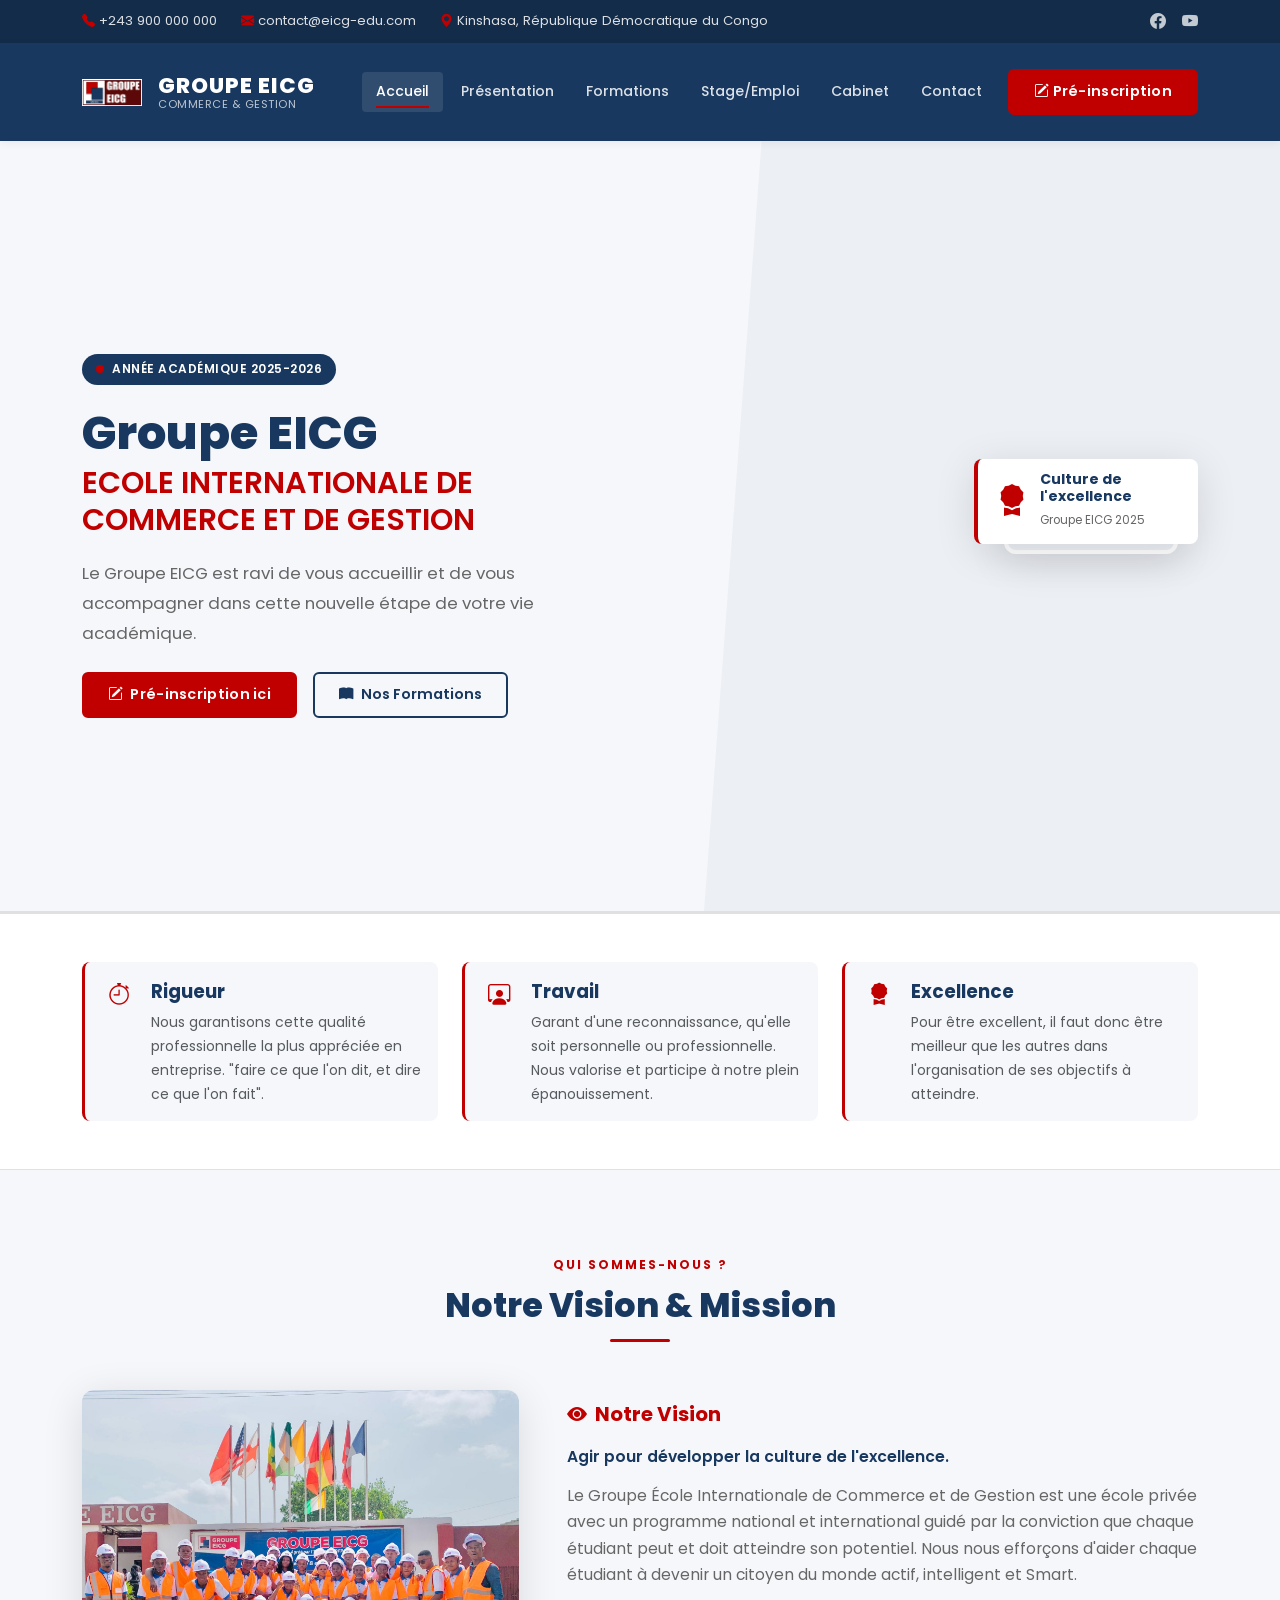
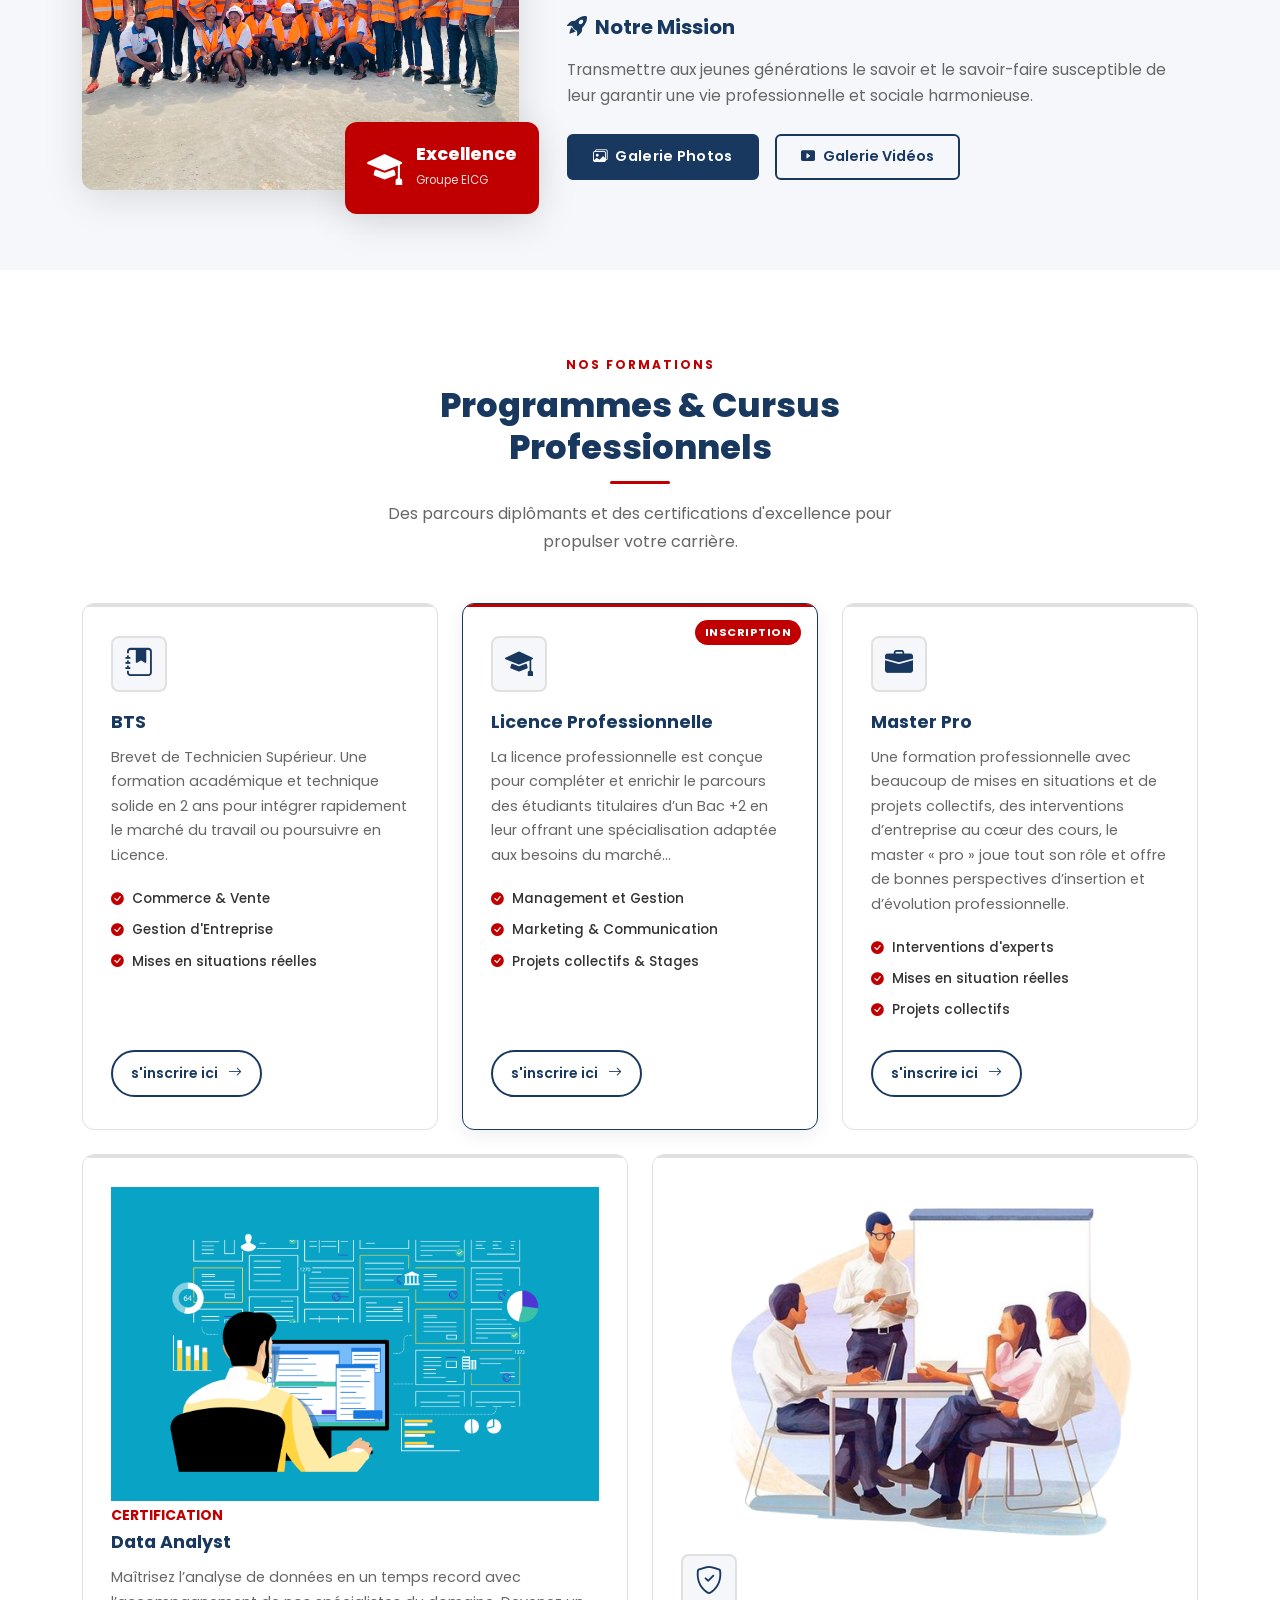
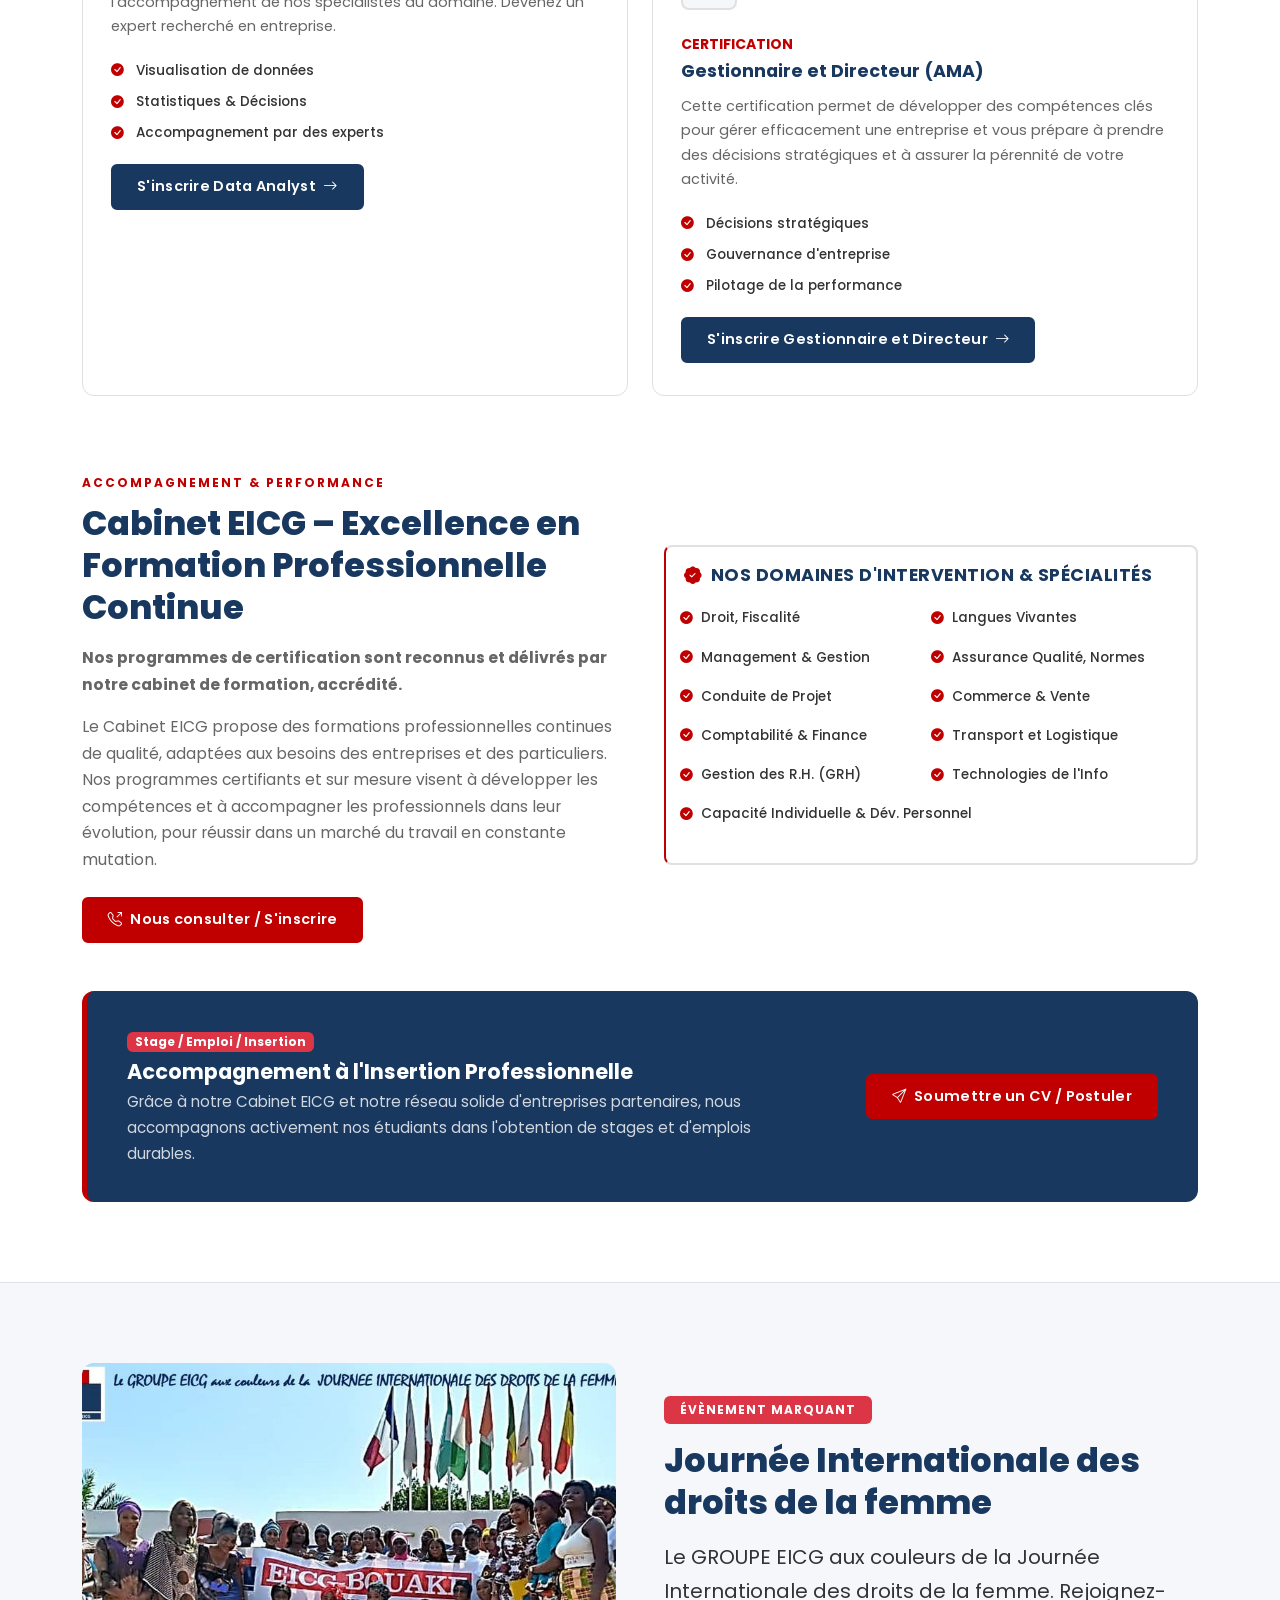
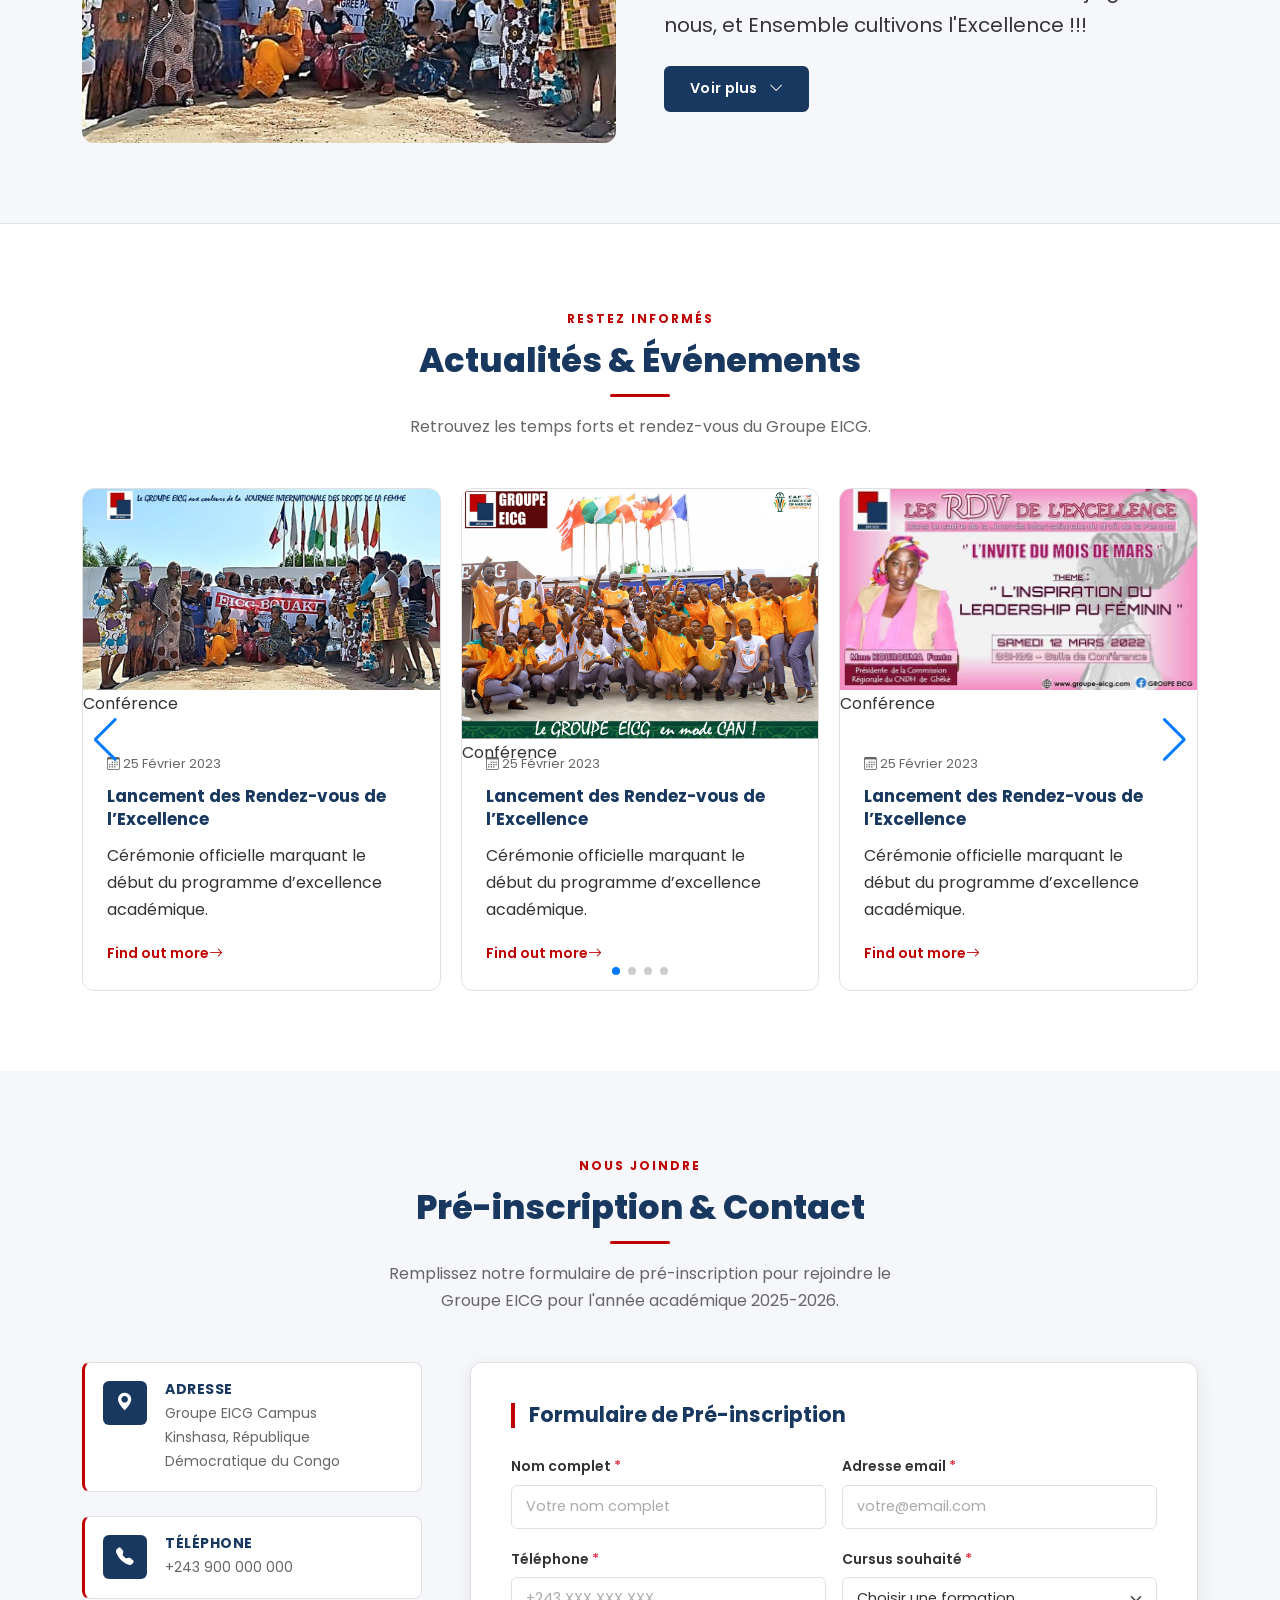
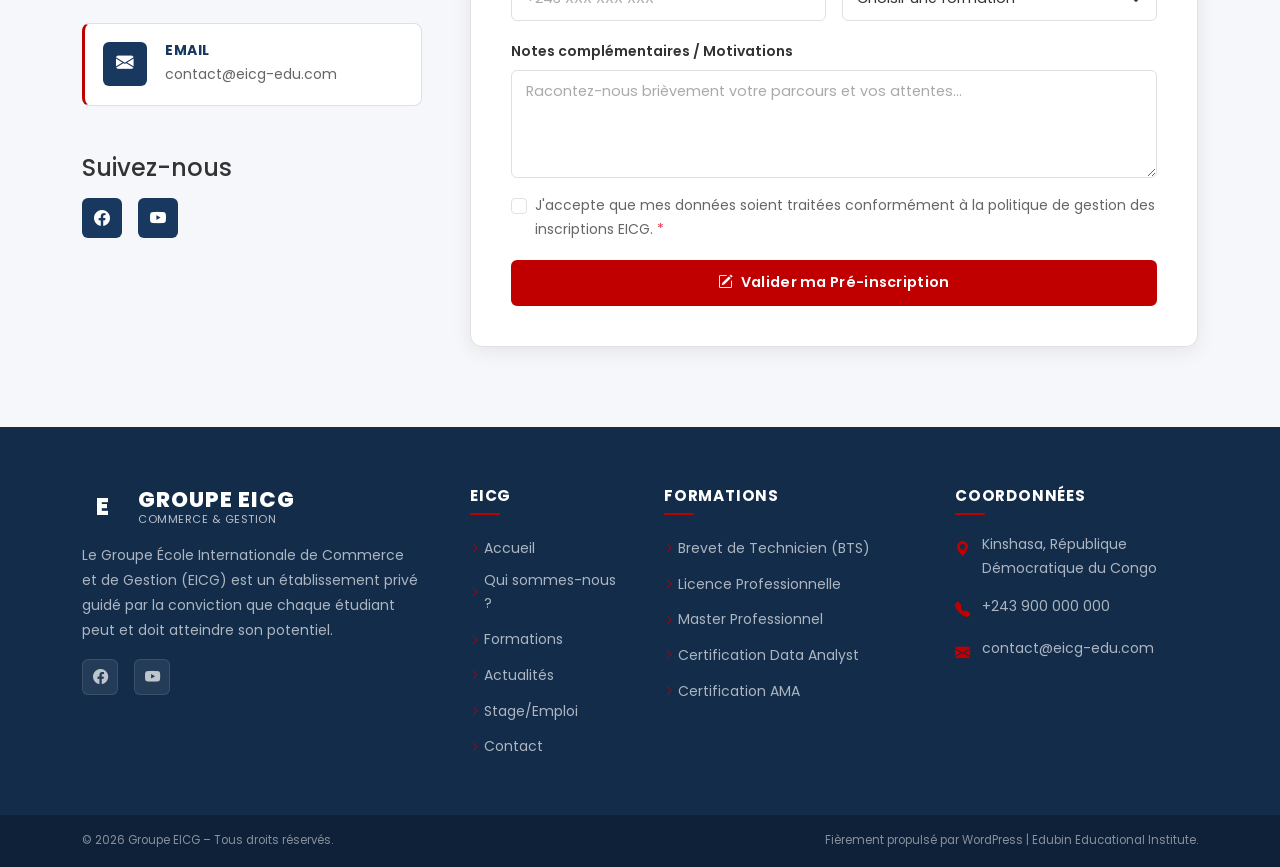
==== commit 8dd2e994: "ok" ====
--- a/index.html
+++ b/index.html
@@ -1,13 +1,16 @@
 <!DOCTYPE html>
 <html lang="fr">
+
 <head>
     <!-- ============================================================
          META & SEO
     ============================================================ -->
     <meta charset="UTF-8">
     <meta name="viewport" content="width=device-width, initial-scale=1.0">
-    <meta name="description" content="Groupe EICG – École Internationale de Commerce et de Gestion. Agir pour développer la culture de l'excellence.">
-    <meta name="keywords" content="Groupe EICG, EICG, commerce, gestion, BTS, Licence, Master, Data Analyst, école Kinshasa">
+    <meta name="description"
+        content="Groupe EICG – École Internationale de Commerce et de Gestion. Agir pour développer la culture de l'excellence.">
+    <meta name="keywords"
+        content="Groupe EICG, EICG, commerce, gestion, BTS, Licence, Master, Data Analyst, école Kinshasa">
     <meta name="author" content="Groupe EICG">
     <title>GROUPE EICG | École Internationale de Commerce et de Gestion</title>
 
@@ -16,7 +19,8 @@
     ============================================================ -->
     <link rel="preconnect" href="https://fonts.googleapis.com">
     <link rel="preconnect" href="https://fonts.gstatic.com" crossorigin>
-    <link href="https://fonts.googleapis.com/css2?family=Poppins:wght@300;400;500;600;700;800&display=swap" rel="stylesheet">
+    <link href="https://fonts.googleapis.com/css2?family=Poppins:wght@300;400;500;600;700;800&display=swap"
+        rel="stylesheet">
 
     <!-- ============================================================
          BOOTSTRAP 5.3 (CDN)
@@ -27,937 +31,1146 @@
          BOOTSTRAP ICONS
     ============================================================ -->
     <link rel="stylesheet" href="https://cdn.jsdelivr.net/npm/bootstrap-icons@1.11.3/font/bootstrap-icons.min.css">
+    <link rel="stylesheet" href="https://cdn.jsdelivr.net/npm/swiper/swiper-bundle.min.css">
 
     <!-- ============================================================
          CSS PERSONNALISÉ
     ============================================================ -->
-    <link rel="stylesheet" href="css/style.css">
+    <link rel="stylesheet" href="assets/css/style.css">
 </head>
+
 <body>
 
-<!-- Skip to content for Accessibility -->
-<a href="#hero" class="skip-to-content">Aller au contenu principal</a>
-
-<!-- ================================================================
+    <!-- Skip to content for Accessibility -->
+    <a href="#hero" class="skip-to-content">Aller au contenu principal</a>
+
+    <!-- ================================================================
      BARRE D'INFORMATION SUPÉRIEURE (Top Bar)
 ================================================================ -->
-<div class="topbar d-none d-lg-block">
-    <div class="container">
-        <div class="row align-items-center py-2">
-            <div class="col-md-10">
-                <ul class="topbar-info list-unstyled d-flex gap-4 mb-0">
-                    <li>
-                        <i class="bi bi-telephone-fill me-1"></i>
-                        <span>+243 900 000 000</span>
-                    </li>
-                    <li>
-                        <i class="bi bi-envelope-fill me-1"></i>
-                        <span>contact@eicg-edu.com</span>
-                    </li>
-                    <li>
-                        <i class="bi bi-geo-alt-fill me-1"></i>
-                        <span>Kinshasa, République Démocratique du Congo</span>
-                    </li>
-                </ul>
-            </div>
-            <div class="col-md-2 text-end">
-                <ul class="topbar-social list-unstyled d-flex justify-content-end gap-3 mb-0">
-                    <li><a href="https://fb.com" target="_blank" rel="noopener" aria-label="Facebook"><i class="bi bi-facebook"></i></a></li>
-                    <li><a href="https://www.youtube.com/" target="_blank" rel="noopener" aria-label="YouTube"><i class="bi bi-youtube"></i></a></li>
-                </ul>
+    <div class="topbar d-none d-lg-block">
+        <div class="container">
+            <div class="row align-items-center py-2">
+                <div class="col-md-10">
+                    <ul class="topbar-info list-unstyled d-flex gap-4 mb-0">
+                        <li>
+                            <i class="bi bi-telephone-fill me-1"></i>
+                            <span>+243 900 000 000</span>
+                        </li>
+                        <li>
+                            <i class="bi bi-envelope-fill me-1"></i>
+                            <span>contact@eicg-edu.com</span>
+                        </li>
+                        <li>
+                            <i class="bi bi-geo-alt-fill me-1"></i>
+                            <span>Kinshasa, République Démocratique du Congo</span>
+                        </li>
+                    </ul>
+                </div>
+                <div class="col-md-2 text-end">
+                    <ul class="topbar-social list-unstyled d-flex justify-content-end gap-3 mb-0">
+                        <li><a href="https://fb.com" target="_blank" rel="noopener" aria-label="Facebook"><i
+                                    class="bi bi-facebook"></i></a></li>
+                        <li><a href="https://www.youtube.com/" target="_blank" rel="noopener" aria-label="YouTube"><i
+                                    class="bi bi-youtube"></i></a></li>
+                    </ul>
+                </div>
             </div>
         </div>
     </div>
-</div>
-
-<!-- ================================================================
+
+    <!-- ================================================================
      HEADER & NAVIGATION PRINCIPALE
 ================================================================ -->
-<header id="main-header" class="sticky-top">
-    <nav class="navbar navbar-expand-lg" id="mainNav" aria-label="Navigation principale">
-        <div class="container">
-
-            <!-- LOGO & NOM DE L'ÉCOLE -->
-            <a class="navbar-brand d-flex align-items-center gap-3" href="index.html" aria-label="Accueil Groupe EICG">
-                <div class="logo-circle" aria-hidden="true">
-                    <!-- <span class="logo-initials">E</span> -->
-                     <img src="assets/images/logo-eicg.jpg" alt="LOGO">
-                </div>
-                <div class="brand-text">
-                    <span class="brand-name">GROUPE EICG</span>
-                    <span class="brand-tagline">Commerce & Gestion</span>
-                </div>
-            </a>
-
-            <!-- BOUTON MENU MOBILE -->
-            <button class="navbar-toggler" type="button" data-bs-toggle="collapse"
-                    data-bs-target="#navbarMain" aria-controls="navbarMain"
-                    aria-expanded="false" aria-label="Ouvrir le menu">
-                <span class="navbar-toggler-icon"></span>
-            </button>
-
-            <!-- LIENS DE NAVIGATION -->
-            <div class="collapse navbar-collapse" id="navbarMain">
-                <ul class="navbar-nav ms-auto align-items-lg-center gap-lg-1">
-                    <li class="nav-item">
-                        <a class="nav-link active" href="#hero">Accueil</a>
-                    </li>
-                    
-                    <!-- Dropdown Présentation -->
-                    <li class="nav-item dropdown">
-                        <a class="nav-link dropdown-toggle" href="#about" role="button"
-                           data-bs-toggle="dropdown" aria-expanded="false">
-                            Présentation
-                        </a>
-                        <ul class="dropdown-menu">
-                            <li><a class="dropdown-item" href="#about">Qui sommes-nous ?</a></li>
-                            <li><a class="dropdown-item" href="#galerie-photo">GALERIE PHOTOS</a></li>
-                            <li><a class="dropdown-item" href="#galerie-video">GALERIE VIDÉOS</a></li>
-                        </ul>
-                    </li>
-
-                    <!-- Dropdown Formations -->
-                    <li class="nav-item dropdown">
-                        <a class="nav-link dropdown-toggle" href="#formations" role="button"
-                           data-bs-toggle="dropdown" aria-expanded="false">
-                            Formations
-                        </a>
-                        <ul class="dropdown-menu">
-                            <li><a class="dropdown-item" href="#formations">BTS</a></li>
-                            <li><a class="dropdown-item" href="#formations">Licence</a></li>
-                            <li><a class="dropdown-item" href="#formations">Master</a></li>
-                            <li><hr class="dropdown-divider"></li>
-                            <li><a class="dropdown-item" href="#formations">Certification Data Analyst</a></li>
-                            <li><a class="dropdown-item" href="#formations">Certification Administration et Management des Affaires</a></li>
-                        </ul>
-                    </li>
-
-                    <li class="nav-item">
-                        <a class="nav-link" href="#stage-emploi">Stage/Emploi</a>
-                    </li>
-                    <li class="nav-item">
-                        <a class="nav-link" href="#cabinet">Cabinet</a>
-                    </li>
-                    <li class="nav-item">
-                        <a class="nav-link" href="#contact">Contact</a>
-                    </li>
-                    <li class="nav-item ms-lg-2">
-                        <a class="btn btn-secondary-custom" href="#contact">
-                            <i class="bi bi-pencil-square me-1"></i>Pré-inscription
-                        </a>
-                    </li>
-                </ul>
-            </div>
-
-        </div>
-    </nav>
-</header>
-
-<!-- ================================================================
+    <header id="main-header" class="sticky-top">
+        <nav class="navbar navbar-expand-lg" id="mainNav" aria-label="Navigation principale">
+            <div class="container">
+
+                <!-- LOGO & NOM DE L'ÉCOLE -->
+                <a class="navbar-brand d-flex align-items-center gap-3" href="index.html"
+                    aria-label="Accueil Groupe EICG">
+                    <div class="logo-circle" aria-hidden="true">
+                        <!-- <span class="logo-initials">E</span> -->
+                        <img src="assets/images/logo-eicg.jpg" alt="LOGO">
+                    </div>
+                    <div class="brand-text">
+                        <span class="brand-name">GROUPE EICG</span>
+                        <span class="brand-tagline">Commerce & Gestion</span>
+                    </div>
+                </a>
+
+                <!-- BOUTON MENU MOBILE -->
+                <button class="navbar-toggler" type="button" data-bs-toggle="collapse" data-bs-target="#navbarMain"
+                    aria-controls="navbarMain" aria-expanded="false" aria-label="Ouvrir le menu">
+                    <span class="navbar-toggler-icon"></span>
+                </button>
+
+                <!-- LIENS DE NAVIGATION -->
+                <div class="collapse navbar-collapse" id="navbarMain">
+                    <ul class="navbar-nav ms-auto align-items-lg-center gap-lg-1">
+                        <li class="nav-item">
+                            <a class="nav-link active" href="#hero">Accueil</a>
+                        </li>
+
+                        <!-- Dropdown Présentation -->
+                        <li class="nav-item dropdown">
+                            <a class="nav-link dropdown-toggle" href="#about" role="button" data-bs-toggle="dropdown"
+                                aria-expanded="false">
+                                Présentation
+                            </a>
+                            <ul class="dropdown-menu">
+                                <li><a class="dropdown-item" href="#about">Qui sommes-nous ?</a></li>
+                                <li><a class="dropdown-item" href="#galerie-photo">GALERIE PHOTOS</a></li>
+                                <li><a class="dropdown-item" href="#galerie-video">GALERIE VIDÉOS</a></li>
+                            </ul>
+                        </li>
+
+                        <!-- Dropdown Formations -->
+                        <li class="nav-item dropdown">
+                            <a class="nav-link dropdown-toggle" href="#formations" role="button"
+                                data-bs-toggle="dropdown" aria-expanded="false">
+                                Formations
+                            </a>
+                            <ul class="dropdown-menu">
+                                <li><a class="dropdown-item" href="#formations">BTS</a></li>
+                                <li><a class="dropdown-item" href="#formations">Licence</a></li>
+                                <li><a class="dropdown-item" href="#formations">Master</a></li>
+                                <li>
+                                    <hr class="dropdown-divider">
+                                </li>
+                                <li><a class="dropdown-item" href="#formations">Certification Data Analyst</a></li>
+                                <li><a class="dropdown-item" href="#formations">Certification Administration et
+                                        Management des Affaires</a></li>
+                            </ul>
+                        </li>
+
+                        <li class="nav-item">
+                            <a class="nav-link" href="#stage-emploi">Stage/Emploi</a>
+                        </li>
+                        <li class="nav-item">
+                            <a class="nav-link" href="#cabinet">Cabinet</a>
+                        </li>
+                        <li class="nav-item">
+                            <a class="nav-link" href="#contact">Contact</a>
+                        </li>
+                        <li class="nav-item ms-lg-2">
+                            <a class="btn btn-secondary-custom" href="#contact">
+                                <i class="bi bi-pencil-square me-1"></i>Pré-inscription
+                            </a>
+                        </li>
+                    </ul>
+                </div>
+
+            </div>
+        </nav>
+    </header>
+
+    <!-- ================================================================
      SECTION HERO – Message d'accueil & Call-to-Action
 ================================================================ -->
-<section id="hero" class="hero-section" aria-label="Bienvenue">
-    <div class="container">
-        <div class="row align-items-center min-vh-hero">
-
-            <!-- CONTENU TEXTE -->
-            <div class="col-lg-7 col-xl-6">
-                <div class="hero-content">
-                    <span class="hero-badge">Année académique 2025-2026</span>
-                    <h1 class="hero-title">
-                        Groupe EICG <br>
-                        <span class="text-accent" style="font-size: 0.65em; font-weight: 600; display: block; margin-top: 5px;">
-                            ECOLE INTERNATIONALE DE COMMERCE ET DE GESTION
-                        </span>
-                    </h1>
-                    <p class="hero-description">
-                        Le Groupe EICG est ravi de vous accueillir et de vous accompagner dans cette nouvelle étape de votre vie académique.
-                    </p>
-                    <div class="hero-actions d-flex flex-wrap gap-3 mt-4">
-                        <a href="#contact" class="btn btn-secondary-custom btn-lg">
-                            <i class="bi bi-pencil-square me-2"></i>Pré-inscription ici
-                        </a>
-                        <a href="#formations" class="btn btn-outline-custom btn-lg">
-                            <i class="bi bi-book-fill me-2"></i>Nos Formations
-                        </a>
-                    </div>
-                    
-                    <!-- RÉSEAUX SOCIAUX VISIBLES SUR MOBILE/HERO -->
-                    <div class="d-lg-none mt-4">
-                        <a href="https://fb.com" target="_blank" rel="noopener" class="btn btn-outline-primary-custom btn-sm me-2">
-                            <i class="bi bi-facebook me-1"></i>Facebook
-                        </a>
-                        <a href="https://www.youtube.com/" target="_blank" rel="noopener" class="btn btn-outline-primary-custom btn-sm">
-                            <i class="bi bi-youtube me-1"></i>Youtube
-                        </a>
-                    </div>
-                </div>
-            </div>
-
-            <!-- IMAGE / VISUEL HERO -->
-            <div class="col-lg-5 col-xl-6 d-none d-lg-flex justify-content-end">
-                <div class="hero-visual" aria-hidden="true">
-                    <div class="hero-img-wrapper">
-                        <!-- Visuel Licence / Master -->
-                         <img src="https://groupe-eicg.com/wp-content/uploads/2025/02/cropped-EICG-2025-copie.png" alt="GROUPE EICG 2025">
-                        <!-- <img src="images/licencemaster.jpg" alt="Licence et Master EICG" class="hero-img"
+    <section id="hero" class="hero-section" aria-label="Bienvenue">
+        <div class="container">
+            <div class="row align-items-center min-vh-hero">
+
+                <!-- CONTENU TEXTE -->
+                <div class="col-lg-7 col-xl-6">
+                    <div class="hero-content">
+                        <span class="hero-badge">Année académique 2025-2026</span>
+                        <h1 class="hero-title">
+                            Groupe EICG <br>
+                            <span class="text-accent"
+                                style="font-size: 0.65em; font-weight: 600; display: block; margin-top: 5px;">
+                                ECOLE INTERNATIONALE DE COMMERCE ET DE GESTION
+                            </span>
+                        </h1>
+                        <p class="hero-description">
+                            Le Groupe EICG est ravi de vous accueillir et de vous accompagner dans cette nouvelle étape
+                            de votre vie académique.
+                        </p>
+                        <div class="hero-actions d-flex flex-wrap gap-3 mt-4">
+                            <a href="#contact" class="btn btn-secondary-custom btn-lg">
+                                <i class="bi bi-pencil-square me-2"></i>Pré-inscription ici
+                            </a>
+                            <a href="#formations" class="btn btn-outline-custom btn-lg">
+                                <i class="bi bi-book-fill me-2"></i>Nos Formations
+                            </a>
+                        </div>
+
+                        <!-- RÉSEAUX SOCIAUX VISIBLES SUR MOBILE/HERO -->
+                        <div class="d-lg-none mt-4">
+                            <a href="https://fb.com" target="_blank" rel="noopener"
+                                class="btn btn-outline-primary-custom btn-sm me-2">
+                                <i class="bi bi-facebook me-1"></i>Facebook
+                            </a>
+                            <a href="https://www.youtube.com/" target="_blank" rel="noopener"
+                                class="btn btn-outline-primary-custom btn-sm">
+                                <i class="bi bi-youtube me-1"></i>Youtube
+                            </a>
+                        </div>
+                    </div>
+                </div>
+
+                <!-- IMAGE / VISUEL HERO -->
+                <div class="col-lg-5 col-xl-6 d-none d-lg-flex justify-content-end">
+                    <div class="hero-visual" aria-hidden="true">
+                        <div class="hero-img-wrapper">
+                            <!-- Visuel Licence / Master -->
+                            <img src="https://groupe-eicg.com/wp-content/uploads/2025/02/cropped-EICG-2025-copie.png"
+                                alt="GROUPE EICG 2025">
+                            <!-- <img src="images/licencemaster.jpg" alt="Licence et Master EICG" class="hero-img"
                              onerror="this.onerror=null;this.src='https://placehold.co/520x420/18385f/ffffff?text=VISUEL+Licence+Master'"> -->
-                    </div>
-                    <!-- BADGE FLOTTANT -->
-                    <div class="floating-badge">
-                        <i class="bi bi-award-fill"></i>
-                        <div>
-                            <strong>Culture de l'excellence</strong>
-                            <small>Groupe EICG 2025</small>
-                        </div>
-                    </div>
-                </div>
-            </div>
-
+                        </div>
+                        <!-- BADGE FLOTTANT -->
+                        <div class="floating-badge">
+                            <i class="bi bi-award-fill"></i>
+                            <div>
+                                <strong>Culture de l'excellence</strong>
+                                <small>Groupe EICG 2025</small>
+                            </div>
+                        </div>
+                    </div>
+                </div>
+
+            </div>
         </div>
-    </div>
-</section>
-
-<!-- ================================================================
+    </section>
+
+    <!-- ================================================================
      SECTION DES TROIS VALEURS CARDINALES
 ================================================================ -->
-<section class="py-5 bg-white border-bottom">
-    <div class="container">
-        <div class="row g-4">
-            
-            <!-- Rigueur -->
-            <div class="col-md-4">
-                <div class="value-item h-100">
-                    <div class="value-icon"><i class="bi bi-stopwatch"></i></div>
-                    <div>
-                        <strong style="font-size: 1.15rem; color: var(--color-primary);">Rigueur</strong>
-                        <p class="mb-0 small text-muted mt-1">
-                            Nous garantisons cette qualité professionnelle la plus appréciée en entreprise. "faire ce que l'on dit, et dire ce que l'on fait".
-                        </p>
-                    </div>
-                </div>
-            </div>
-
-            <!-- Travail -->
-            <div class="col-md-4">
-                <div class="value-item h-100">
-                    <div class="value-icon"><i class="bi bi-person-workspace"></i></div>
-                    <div>
-                        <strong style="font-size: 1.15rem; color: var(--color-primary);">Travail</strong>
-                        <p class="mb-0 small text-muted mt-1">
-                            Garant d'une reconnaissance, qu'elle soit personnelle ou professionnelle. Nous valorise et participe à notre plein épanouissement.
-                        </p>
-                    </div>
-                </div>
-            </div>
-
-            <!-- Excellence -->
-            <div class="col-md-4">
-                <div class="value-item h-100">
-                    <div class="value-icon"><i class="bi bi-award-fill"></i></div>
-                    <div>
-                        <strong style="font-size: 1.15rem; color: var(--color-primary);">Excellence</strong>
-                        <p class="mb-0 small text-muted mt-1">
-                            Pour être excellent, il faut donc être meilleur que les autres dans l'organisation de ses objectifs à atteindre.
-                        </p>
-                    </div>
-                </div>
-            </div>
-
+    <section class="py-5 bg-white border-bottom">
+        <div class="container">
+            <div class="row g-4">
+
+                <!-- Rigueur -->
+                <div class="col-md-4">
+                    <div class="value-item h-100">
+                        <div class="value-icon"><i class="bi bi-stopwatch"></i></div>
+                        <div>
+                            <strong style="font-size: 1.15rem; color: var(--color-primary);">Rigueur</strong>
+                            <p class="mb-0 small text-muted mt-1">
+                                Nous garantisons cette qualité professionnelle la plus appréciée en entreprise. "faire
+                                ce que l'on dit, et dire ce que l'on fait".
+                            </p>
+                        </div>
+                    </div>
+                </div>
+
+                <!-- Travail -->
+                <div class="col-md-4">
+                    <div class="value-item h-100">
+                        <div class="value-icon"><i class="bi bi-person-workspace"></i></div>
+                        <div>
+                            <strong style="font-size: 1.15rem; color: var(--color-primary);">Travail</strong>
+                            <p class="mb-0 small text-muted mt-1">
+                                Garant d'une reconnaissance, qu'elle soit personnelle ou professionnelle. Nous valorise
+                                et participe à notre plein épanouissement.
+                            </p>
+                        </div>
+                    </div>
+                </div>
+
+                <!-- Excellence -->
+                <div class="col-md-4">
+                    <div class="value-item h-100">
+                        <div class="value-icon"><i class="bi bi-award-fill"></i></div>
+                        <div>
+                            <strong style="font-size: 1.15rem; color: var(--color-primary);">Excellence</strong>
+                            <p class="mb-0 small text-muted mt-1">
+                                Pour être excellent, il faut donc être meilleur que les autres dans l'organisation de
+                                ses objectifs à atteindre.
+                            </p>
+                        </div>
+                    </div>
+                </div>
+
+            </div>
         </div>
-    </div>
-</section>
-
-<!-- ================================================================
+    </section>
+
+    <!-- ================================================================
      SECTION À PROPOS / PRÉSENTATION
 ================================================================ -->
-<section id="about" class="section-padding bg-light-custom" aria-labelledby="about-title">
-    <div class="container">
-
-        <!-- EN-TÊTE DE SECTION -->
-        <div class="section-header text-center mb-5">
-            <span class="section-label">Qui sommes-nous ?</span>
-            <h2 id="about-title" class="section-title">Notre Vision & Mission</h2>
-            <div class="section-divider" aria-hidden="true"></div>
+    <section id="about" class="section-padding bg-light-custom" aria-labelledby="about-title">
+        <div class="container">
+
+            <!-- EN-TÊTE DE SECTION -->
+            <div class="section-header text-center mb-5">
+                <span class="section-label">Qui sommes-nous ?</span>
+                <h2 id="about-title" class="section-title">Notre Vision & Mission</h2>
+                <div class="section-divider" aria-hidden="true"></div>
+            </div>
+
+            <div class="row align-items-center g-5">
+
+                <!-- IMAGE À PROPOS -->
+                <div class="col-lg-5">
+                    <div class="about-img-wrapper position-relative">
+                        <img src="assets/images/about.jpg" alt="Présentation EICG"
+                            class="img-fluid rounded-lg about-main-img">
+                        <div class="about-badge-card">
+                            <div class="about-badge-icon">
+                                <i class="bi bi-mortarboard-fill"></i>
+                            </div>
+                            <div>
+                                <strong>Excellence</strong>
+                                <small>Groupe EICG</small>
+                            </div>
+                        </div>
+                    </div>
+                </div>
+
+                <!-- TEXTE À PROPOS -->
+                <div class="col-lg-7">
+                    <div class="about-content">
+                        <h3 class="about-subtitle" style="color: var(--color-secondary);">
+                            <i class="bi bi-eye-fill me-2"></i>Notre Vision
+                        </h3>
+                        <p class="about-text" style="font-weight: 600; color: var(--color-primary);">
+                            Agir pour développer la culture de l'excellence.
+                        </p>
+                        <p class="about-text">
+                            Le Groupe École Internationale de Commerce et de Gestion est une école privée avec un
+                            programme national et international guidé par la conviction que chaque étudiant peut et doit
+                            atteindre son potentiel. Nous nous efforçons d'aider chaque étudiant à devenir un citoyen du
+                            monde actif, intelligent et Smart.
+                        </p>
+
+                        <h3 class="about-subtitle mt-4" style="color: var(--color-primary);">
+                            <i class="bi bi-rocket-takeoff-fill me-2"></i>Notre Mission
+                        </h3>
+                        <p class="about-text">
+                            Transmettre aux jeunes générations le savoir et le savoir-faire susceptible de leur garantir
+                            une vie professionnelle et sociale harmonieuse.
+                        </p>
+
+                        <!-- BOUTONS GALERIES -->
+                        <div class="d-flex flex-wrap gap-3 mt-4" id="galerie-photo">
+                            <a href="#galerie-photo" class="btn btn-primary-custom">
+                                <i class="bi bi-images me-2"></i>Galerie Photos
+                            </a>
+                            <a href="#galerie-video" class="btn btn-outline-custom" id="galerie-video">
+                                <i class="bi bi-play-btn-fill me-2"></i>Galerie Vidéos
+                            </a>
+                        </div>
+                    </div>
+                </div>
+
+            </div>
         </div>
-
-        <div class="row align-items-center g-5">
-
-            <!-- IMAGE À PROPOS -->
-            <div class="col-lg-5">
-                <div class="about-img-wrapper position-relative">
-                    <img src="images/about-eicg.jpg" alt="Présentation EICG"
-                         class="img-fluid rounded-lg about-main-img"
-                         onerror="this.onerror=null;this.src='https://placehold.co/500x400/18385f/ffffff?text=Présentation+EICG'">
-                    <!-- CARTE SUPERPOSÉE -->
-                    <div class="about-badge-card">
-                        <div class="about-badge-icon">
-                            <i class="bi bi-mortarboard-fill"></i>
-                        </div>
-                        <div>
-                            <strong>Excellence</strong>
-                            <small>Groupe EICG</small>
-                        </div>
-                    </div>
-                </div>
-            </div>
-
-            <!-- TEXTE À PROPOS -->
-            <div class="col-lg-7">
-                <div class="about-content">
-                    <h3 class="about-subtitle" style="color: var(--color-secondary);">
-                        <i class="bi bi-eye-fill me-2"></i>Notre Vision
-                    </h3>
-                    <p class="about-text" style="font-weight: 600; color: var(--color-primary);">
-                        Agir pour développer la culture de l'excellence.
-                    </p>
-                    <p class="about-text">
-                        Le Groupe École Internationale de Commerce et de Gestion est une école privée avec un programme national et international guidé par la conviction que chaque étudiant peut et doit atteindre son potentiel. Nous nous efforçons d'aider chaque étudiant à devenir un citoyen du monde actif, intelligent et Smart.
-                    </p>
-
-                    <h3 class="about-subtitle mt-4" style="color: var(--color-primary);">
-                        <i class="bi bi-rocket-takeoff-fill me-2"></i>Notre Mission
-                    </h3>
-                    <p class="about-text">
-                        Transmettre aux jeunes générations le savoir et le savoir-faire susceptible de leur garantir une vie professionnelle et sociale harmonieuse.
-                    </p>
-
-                    <!-- BOUTONS GALERIES -->
-                    <div class="d-flex flex-wrap gap-3 mt-4" id="galerie-photo">
-                        <a href="#galerie-photo" class="btn btn-primary-custom">
-                            <i class="bi bi-images me-2"></i>Galerie Photos
-                        </a>
-                        <a href="#galerie-video" class="btn btn-outline-custom" id="galerie-video">
-                            <i class="bi bi-play-btn-fill me-2"></i>Galerie Vidéos
-                        </a>
-                    </div>
-                </div>
-            </div>
-
-        </div>
-    </div>
-</section>
-
-<!-- ================================================================
+    </section>
+
+    <!-- ================================================================
      SECTION FORMATIONS / PROGRAMMES
 ================================================================ -->
-<section id="formations" class="section-padding bg-white" aria-labelledby="prog-title">
+    <section id="formations" class="section-padding bg-white" aria-labelledby="prog-title">
+        <div class="container">
+
+            <!-- EN-TÊTE DE SECTION -->
+            <div class="section-header text-center mb-5">
+                <span class="section-label">Nos Formations</span>
+                <h2 id="prog-title" class="section-title">Programmes & Cursus Professionnels</h2>
+                <div class="section-divider" aria-hidden="true"></div>
+                <p class="section-subtitle">
+                    Des parcours diplômants et des certifications d'excellence pour propulser votre carrière.
+                </p>
+            </div>
+
+            <!-- CARTES FORMATIONS -->
+            <div class="row g-4">
+
+                <!-- Cursus BTS -->
+                <div class="col-md-6 col-lg-4">
+                    <article class="prog-card h-100" aria-label="Programme BTS">
+                        <div class="prog-card-icon">
+                            <i class="bi bi-journal-bookmark-fill"></i>
+                        </div>
+                        <h3 class="prog-card-title">BTS</h3>
+                        <p class="prog-card-text">
+                            Brevet de Technicien Supérieur. Une formation académique et technique solide en 2 ans pour
+                            intégrer rapidement le marché du travail ou poursuivre en Licence.
+                        </p>
+
+                        <ul class="prog-features list-unstyled mb-4">
+                            <li><i class="bi bi-check-circle-fill me-2"></i>Commerce & Vente</li>
+                            <li><i class="bi bi-check-circle-fill me-2"></i>Gestion d'Entreprise</li>
+                            <li><i class="bi bi-check-circle-fill me-2"></i>Mises en situations réelles</li>
+                        </ul>
+                        <a href="#contact" class="prog-link">
+                            s'inscrire ici <i class="bi bi-arrow-right ms-1"></i>
+                        </a>
+                    </article>
+                </div>
+
+                <!-- Cursus Licence -->
+                <div class="col-md-6 col-lg-4">
+                    <article class="prog-card prog-card--featured h-100" aria-label="Licence Professionnelle">
+                        <div class="prog-card-badge">Inscription</div>
+                        <div class="prog-card-icon">
+                            <i class="bi bi-mortarboard-fill"></i>
+                        </div>
+                        <h3 class="prog-card-title">Licence Professionnelle</h3>
+                        <p class="prog-card-text">
+                            La licence professionnelle est conçue pour compléter et enrichir le parcours des étudiants
+                            titulaires d’un Bac +2 en leur offrant une spécialisation adaptée aux besoins du marché...
+                        </p>
+                        <ul class="prog-features list-unstyled mb-4">
+                            <li><i class="bi bi-check-circle-fill me-2"></i>Management et Gestion</li>
+                            <li><i class="bi bi-check-circle-fill me-2"></i>Marketing & Communication</li>
+                            <li><i class="bi bi-check-circle-fill me-2"></i>Projets collectifs & Stages</li>
+                        </ul>
+                        <a href="#contact" class="prog-link ">
+                            s'inscrire ici <i class="bi bi-arrow-right ms-1"></i>
+                        </a>
+                    </article>
+                </div>
+
+                <!-- Cursus Master -->
+                <div class="col-md-6 col-lg-4">
+                    <article class="prog-card h-100" aria-label="Master Pro">
+                        <div class="prog-card-icon">
+                            <i class="bi bi-briefcase-fill"></i>
+                        </div>
+                        <h3 class="prog-card-title">Master Pro</h3>
+                        <p class="prog-card-text">
+                            Une formation professionnelle avec beaucoup de mises en situations et de projets collectifs,
+                            des interventions d’entreprise au cœur des cours, le master « pro » joue tout son rôle et
+                            offre de bonnes perspectives d’insertion et d’évolution professionnelle.
+                        </p>
+                        <ul class="prog-features list-unstyled mb-4">
+                            <li><i class="bi bi-check-circle-fill me-2"></i>Interventions d'experts</li>
+                            <li><i class="bi bi-check-circle-fill me-2"></i>Mises en situation réelles</li>
+                            <li><i class="bi bi-check-circle-fill me-2"></i>Projets collectifs</li>
+                        </ul>
+                        <a href="#contact" class="prog-link">
+                            s'inscrire ici <i class="bi bi-arrow-right ms-1"></i>
+                        </a>
+                    </article>
+                </div>
+
+
+                <div class="col-md-6 col-lg-6">
+
+                    <article class="prog-card h-100" aria-label="Certification Data Analyst">
+
+                        <!-- Image -->
+                        <div class="prog-card-media">
+                            <img src="assets/images/data-analyst.gif" alt="Formation Data Analyst"
+                                class="prog-card-img">
+                        </div>
+
+                        <!-- Contenu -->
+                        <div class="prog-card-body">
+                            <span class="text-accent small fw-bold uppercase">
+                                CERTIFICATION
+                            </span>
+
+                            <h3 class="prog-card-title mt-1">
+                                Data Analyst
+                            </h3>
+
+                            <p class="prog-card-text">
+                                Maîtrisez l’analyse de données en un temps record avec
+                                l’accompagnement de nos spécialistes du domaine.
+                                Devenez un expert recherché en entreprise.
+                            </p>
+
+                            <ul class="prog-features list-unstyled">
+                                <li>
+                                    <i class="bi bi-check-circle-fill me-2"></i>
+                                    Visualisation de données
+                                </li>
+
+                                <li>
+                                    <i class="bi bi-check-circle-fill me-2"></i>
+                                    Statistiques & Décisions
+                                </li>
+
+                                <li>
+                                    <i class="bi bi-check-circle-fill me-2"></i>
+                                    Accompagnement par des experts
+                                </li>
+                            </ul>
+
+                            <a href="#contact" class="btn btn-primary-custom btn-sm prog-btn">
+                                S'inscrire Data Analyst
+                                <i class="bi bi-arrow-right ms-1"></i>
+                            </a>
+
+                        </div>
+
+                    </article>
+
+                </div>
+
+                <!-- Certification Administration et Management -->
+                <div class="col-md-6 col-lg-6">
+
+                    <article class="prog-card h-100"
+                        aria-label="Certification Administration et Management des Affaires">
+
+                        <!-- Image -->
+                        <div class="prog-card-media">
+                            <img src="assets/images/management.png" alt="Formation Administration et Management"
+                                class="prog-card-img">
+                        </div>
+
+                        <!-- Body -->
+                        <div class="prog-card-body">
+
+                            <!-- Icon -->
+                            <div class="prog-card-icon">
+                                <i class="bi bi-shield-check"></i>
+                            </div>
+
+                            <!-- Badge -->
+                            <span class="text-accent small fw-bold uppercase">
+                                CERTIFICATION
+                            </span>
+
+                            <!-- Title -->
+                            <h3 class="prog-card-title mt-1">
+                                Gestionnaire et Directeur (AMA)
+                            </h3>
+
+                            <!-- Text -->
+                            <p class="prog-card-text">
+                                Cette certification permet de développer des compétences
+                                clés pour gérer efficacement une entreprise et vous prépare
+                                à prendre des décisions stratégiques et à assurer la
+                                pérennité de votre activité.
+                            </p>
+
+                            <!-- Features -->
+                            <ul class="prog-features list-unstyled">
+
+                                <li>
+                                    <i class="bi bi-check-circle-fill me-2"></i>
+                                    Décisions stratégiques
+                                </li>
+
+                                <li>
+                                    <i class="bi bi-check-circle-fill me-2"></i>
+                                    Gouvernance d'entreprise
+                                </li>
+
+                                <li>
+                                    <i class="bi bi-check-circle-fill me-2"></i>
+                                    Pilotage de la performance
+                                </li>
+
+                            </ul>
+
+                            <!-- Button -->
+                            <a href="#contact" class="btn btn-primary-custom btn-sm prog-btn">
+
+                                S'inscrire Gestionnaire et Directeur
+
+                                <i class="bi bi-arrow-right ms-1"></i>
+
+                            </a>
+
+                        </div>
+
+                    </article>
+
+                </div>
+
+            </div>
+
+            <!-- STAGE / EMPLOI & CABINET INFORMATION -->
+            <div id="cabinet" class="pt-5 mt-4">
+                <div class="row align-items-center g-5 mb-5">
+                    <div class="col-lg-6">
+                        <span class="section-label">Accompagnement & Performance</span>
+                        <h3 class="section-title text-start mb-3" style="color: var(--color-primary);">
+                            Cabinet EICG – Excellence en Formation Professionnelle Continue
+                        </h3>
+                        <p class="about-text fw-bold text-accent mb-3">
+                            Nos programmes de certification sont reconnus et délivrés par notre cabinet de formation,
+                            accrédité.
+                        </p>
+                        <p class="about-text">
+                            Le Cabinet EICG propose des formations professionnelles continues de qualité, adaptées aux
+                            besoins des entreprises et des particuliers. Nos programmes certifiants et sur mesure visent
+                            à développer les compétences et à accompagner les professionnels dans leur évolution, pour
+                            réussir dans un marché du travail en constante mutation.
+                        </p>
+                        <div class="mt-4">
+                            <a href="#contact" class="btn btn-secondary-custom btn-lg">
+                                <i class="bi bi-telephone-outbound me-2"></i>Nous consulter / S'inscrire
+                            </a>
+                        </div>
+                    </div>
+                    <div class="col-lg-6">
+                        <div class="contact-info-item h-100 bg-light-custom border-2">
+                            <div class="contact-detail">
+                                <h4 style="font-size: 1.1rem; color: var(--color-primary); margin-bottom: 16px;">
+                                    <i class="bi bi-patch-check-fill text-accent me-2"></i>Nos Domaines d'Intervention &
+                                    Spécialités
+                                </h4>
+                                <ul class="prog-features list-unstyled row g-2">
+                                    <li class="col-md-6"><i class="bi bi-check-circle-fill me-2"></i>Droit, Fiscalité
+                                    </li>
+                                    <li class="col-md-6"><i class="bi bi-check-circle-fill me-2"></i>Langues Vivantes
+                                    </li>
+                                    <li class="col-md-6"><i class="bi bi-check-circle-fill me-2"></i>Management &
+                                        Gestion</li>
+                                    <li class="col-md-6"><i class="bi bi-check-circle-fill me-2"></i>Assurance Qualité,
+                                        Normes</li>
+                                    <li class="col-md-6"><i class="bi bi-check-circle-fill me-2"></i>Conduite de Projet
+                                    </li>
+                                    <li class="col-md-6"><i class="bi bi-check-circle-fill me-2"></i>Commerce & Vente
+                                    </li>
+                                    <li class="col-md-6"><i class="bi bi-check-circle-fill me-2"></i>Comptabilité &
+                                        Finance</li>
+                                    <li class="col-md-6"><i class="bi bi-check-circle-fill me-2"></i>Transport et
+                                        Logistique</li>
+                                    <li class="col-md-6"><i class="bi bi-check-circle-fill me-2"></i>Gestion des R.H.
+                                        (GRH)</li>
+                                    <li class="col-md-6"><i class="bi bi-check-circle-fill me-2"></i>Technologies de
+                                        l'Info</li>
+                                    <li class="col-12"><i class="bi bi-check-circle-fill me-2"></i>Capacité Individuelle
+                                        & Dév. Personnel</li>
+                                </ul>
+                            </div>
+                        </div>
+                    </div>
+                </div>
+
+                <!-- Stage / Emploi Banner -->
+                <div class="cta-banner" id="stage-emploi">
+                    <div class="row align-items-center">
+                        <div class="col-lg-8 text-lg-start mb-3 mb-lg-0">
+                            <span class="badge bg-danger mb-2 text-white">Stage / Emploi / Insertion</span>
+                            <h3 class="cta-title mb-1">Accompagnement à l'Insertion Professionnelle</h3>
+                            <p class="cta-text mb-0">
+                                Grâce à notre Cabinet EICG et notre réseau solide d'entreprises partenaires, nous
+                                accompagnons activement nos étudiants dans l'obtention de stages et d'emplois durables.
+                            </p>
+                        </div>
+                        <div class="col-lg-4 text-lg-end">
+                            <a href="#contact" class="btn btn-secondary-custom btn-lg">
+                                <i class="bi bi-send me-2"></i>Soumettre un CV / Postuler
+                            </a>
+                        </div>
+                    </div>
+                </div>
+            </div>
+
+        </div>
+    </section>
+
+    <!-- ================================================================
+     SECTION EVENEMENT MARQUANT (HERO FOCUS)
+================================================================ -->
+    <section class="section-padding bg-light-custom border-top border-bottom" aria-label="Evènement marquant">
+        <div class="container">
+            <div class="row align-items-center g-5">
+
+                <div class="col-lg-6">
+                    <div class="news-img-wrapper rounded-lg shadow-md" style="max-height: 380px;">
+                        <img src="assets/images/even1.jpg" alt="Journée Internationale des droits de la femme"
+                            class="img-fluid" style="width:100%; height:380px; object-fit:cover;"
+                            onerror="this.onerror=null;this.src='https://placehold.co/600x400/c00000/ffffff?text=Journ%C3%A9e+des+droits+de+la+femme'">
+                    </div>
+                </div>
+
+                <div class="col-lg-6">
+                    <span class="badge bg-danger mb-3 py-2 px-3 text-white" style="letter-spacing:1px;">ÉVÈNEMENT
+                        MARQUANT</span>
+                    <h2 class="section-title text-start mb-3" style="color: var(--color-primary);">
+                        Journée Internationale des droits de la femme
+                    </h2>
+                    <p class="about-text fs-5 mb-4" style="color: var(--color-text);">
+                        Le GROUPE EICG aux couleurs de la Journée Internationale des droits de la femme. Rejoignez-nous,
+                        et Ensemble cultivons l'Excellence !!!
+                    </p>
+                    <a href="#actualites" class="btn btn-primary-custom btn-lg">
+                        Voir plus <i class="bi bi-chevron-down ms-2"></i>
+                    </a>
+                </div>
+
+            </div>
+        </div>
+    </section>
+
+    <!-- ================================================================
+     SECTION ACTUALITÉS / ÉVÉNEMENTS
+================================================================ -->
+   <section id="actualites" class="section-padding bg-white">
+
     <div class="container">
 
-        <!-- EN-TÊTE DE SECTION -->
+        <!-- HEADER -->
         <div class="section-header text-center mb-5">
-            <span class="section-label">Nos Formations</span>
-            <h2 id="prog-title" class="section-title">Programmes & Cursus Professionnels</h2>
-            <div class="section-divider" aria-hidden="true"></div>
+            <span class="section-label">Restez informés</span>
+            <h2 class="section-title">Actualités & Événements</h2>
+            <div class="section-divider"></div>
             <p class="section-subtitle">
-                Des parcours diplômants et des certifications d'excellence pour propulser votre carrière.
+                Retrouvez les temps forts et rendez-vous du Groupe EICG.
             </p>
         </div>
 
-        <!-- CARTES FORMATIONS -->
-        <div class="row g-4">
-
-            <!-- Cursus BTS -->
-            <div class="col-md-6 col-lg-4">
-                <article class="prog-card h-100" aria-label="Programme BTS">
-                    <div class="prog-card-icon">
-                        <i class="bi bi-journal-bookmark-fill"></i>
-                    </div>
-                    <h3 class="prog-card-title">BTS</h3>
-                    <p class="prog-card-text">
-                        Brevet de Technicien Supérieur. Une formation académique et technique solide en 2 ans pour intégrer rapidement le marché du travail ou poursuivre en Licence.
-                    </p>
-                    <ul class="prog-features list-unstyled">
-                        <li><i class="bi bi-check-circle-fill me-2"></i>Commerce & Vente</li>
-                        <li><i class="bi bi-check-circle-fill me-2"></i>Gestion d'Entreprise</li>
-                        <li><i class="bi bi-check-circle-fill me-2"></i>Mises en situations réelles</li>
-                    </ul>
-                    <a href="#contact" class="prog-link">
-                        s'inscrire ici <i class="bi bi-arrow-right ms-1"></i>
-                    </a>
-                </article>
-            </div>
-
-            <!-- Cursus Licence -->
-            <div class="col-md-6 col-lg-4">
-                <article class="prog-card prog-card--featured h-100" aria-label="Licence Professionnelle">
-                    <div class="prog-card-badge">Inscription</div>
-                    <div class="prog-card-icon">
-                        <i class="bi bi-mortarboard-fill"></i>
-                    </div>
-                    <h3 class="prog-card-title">Licence Professionnelle</h3>
-                    <p class="prog-card-text">
-                        Un cursus d'excellence combinant théorie et pratique managériale avancée pour former des cadres intermédiaires performants et opérationnels dès leur sortie.
-                    </p>
-                    <ul class="prog-features list-unstyled">
-                        <li><i class="bi bi-check-circle-fill me-2"></i>Management et Gestion</li>
-                        <li><i class="bi bi-check-circle-fill me-2"></i>Marketing & Communication</li>
-                        <li><i class="bi bi-check-circle-fill me-2"></i>Projets collectifs & Stages</li>
-                    </ul>
-                    <a href="#contact" class="prog-link text-white">
-                        s'inscrire ici <i class="bi bi-arrow-right ms-1"></i>
-                    </a>
-                </article>
-            </div>
-
-            <!-- Cursus Master -->
-            <div class="col-md-6 col-lg-4">
-                <article class="prog-card h-100" aria-label="Master Pro">
-                    <div class="prog-card-icon">
-                        <i class="bi bi-briefcase-fill"></i>
-                    </div>
-                    <h3 class="prog-card-title">Master Pro</h3>
-                    <p class="prog-card-text">
-                        Une formation professionnelle avec beaucoup de mises en situations et de projets collectifs, des interventions d’entreprise au cœur des cours. Le master « pro » joue tout son rôle et offre de bonnes perspectives d’insertion et d’évolution professionnelle.
-                    </p>
-                    <ul class="prog-features list-unstyled">
-                        <li><i class="bi bi-check-circle-fill me-2"></i>Interventions d'experts</li>
-                        <li><i class="bi bi-check-circle-fill me-2"></i>Mises en situation réelles</li>
-                        <li><i class="bi bi-check-circle-fill me-2"></i>Projets collectifs</li>
-                    </ul>
-                    <a href="#contact" class="prog-link">
-                        s'inscrire ici <i class="bi bi-arrow-right ms-1"></i>
-                    </a>
-                </article>
-            </div>
-
-            <!-- Certification Data Analyst -->
-            <div class="col-md-6 col-lg-6">
-                <article class="prog-card h-100" aria-label="Certification Data Analyst">
-                    <div class="prog-card-icon">
-                        <i class="bi bi-database-fill-gear"></i>
-                    </div>
-                    <span class="text-accent small fw-bold uppercase">CERTIFICATION</span>
-                    <h3 class="prog-card-title mt-1">Data Analyst</h3>
-                    <p class="prog-card-text">
-                        Maîtrisez l’analyse de données en un temps record avec l’accompagnement de nos spécialistes du domaine. Devenez un expert recherché en entreprise.
-                    </p>
-                    <ul class="prog-features list-unstyled">
-                        <li><i class="bi bi-check-circle-fill me-2"></i>Visualisation de données</li>
-                        <li><i class="bi bi-check-circle-fill me-2"></i>Statistiques & Décisions</li>
-                        <li><i class="bi bi-check-circle-fill me-2"></i>Accompagnement par des experts</li>
-                    </ul>
-                    <a href="#contact" class="btn btn-primary-custom btn-sm mt-3">
-                        S'inscrire Data Analyst <i class="bi bi-arrow-right ms-1"></i>
-                    </a>
-                </article>
-            </div>
-
-            <!-- Certification Administration et Management -->
-            <div class="col-md-6 col-lg-6">
-                <article class="prog-card h-100" aria-label="Certification Administration et Management des Affaires">
-                    <div class="prog-card-icon">
-                        <i class="bi bi-shield-check"></i>
-                    </div>
-                    <span class="text-accent small fw-bold uppercase">CERTIFICATION</span>
-                    <h3 class="prog-card-title mt-1">Gestionnaire et Directeur (AMA)</h3>
-                    <p class="prog-card-text">
-                        Cette certification permet de développer des compétences clés pour gérer efficacement une entreprise et vous prépare à prendre des décisions stratégiques et à assurer la pérennité de votre activité.
-                    </p>
-                    <ul class="prog-features list-unstyled">
-                        <li><i class="bi bi-check-circle-fill me-2"></i>Décisions stratégiques</li>
-                        <li><i class="bi bi-check-circle-fill me-2"></i>Gouvernance d'entreprise</li>
-                        <li><i class="bi bi-check-circle-fill me-2"></i>Pilotage de la performance</li>
-                    </ul>
-                    <a href="#contact" class="btn btn-primary-custom btn-sm mt-3">
-                        S'inscrire Gestionnaire et Directeur <i class="bi bi-arrow-right ms-1"></i>
-                    </a>
-                </article>
-            </div>
+        <!-- SLIDER -->
+        <div class="swiper newsSwiper">
+
+            <div class="swiper-wrapper">
+
+                <!-- ITEM1 -->
+                <div class="swiper-slide">
+
+                    <article class="news-card">
+
+                        <div class="news-img">
+                            <img src="assets/images/even1.jpg" alt="Excellence 2022">
+                            <span class="news-badge">Conférence</span>
+                        </div>
+
+                        <div class="news-body">
+
+                            <div class="news-meta">
+                                <span><i class="bi bi-calendar3"></i> 25 Février 2023</span>
+                            </div>
+
+                            <h3 class="news-title">
+                                Lancement des Rendez-vous de l’Excellence
+                            </h3>
+
+                            <p class="news-text">
+                                Cérémonie officielle marquant le début du programme
+                                d’excellence académique.
+                            </p>
+
+                            <a href="#" class="news-link">
+                                Find out more <i class="bi bi-arrow-right"></i>
+                            </a>
+
+                        </div>
+
+                    </article>
+
+                </div>
+                <!-- ITEM 2-->
+                <div class="swiper-slide">
+
+                    <article class="news-card">
+
+                        <div class="news-img">
+                            <img src="assets/images/event2.png" alt="Excellence 2022">
+                            <span class="news-badge">Conférence</span>
+                        </div>
+
+                        <div class="news-body">
+
+                            <div class="news-meta">
+                                <span><i class="bi bi-calendar3"></i> 25 Février 2023</span>
+                            </div>
+
+                            <h3 class="news-title">
+                                Lancement des Rendez-vous de l’Excellence
+                            </h3>
+
+                            <p class="news-text">
+                                Cérémonie officielle marquant le début du programme
+                                d’excellence académique.
+                            </p>
+
+                            <a href="#" class="news-link">
+                                Find out more <i class="bi bi-arrow-right"></i>
+                            </a>
+
+                        </div>
+
+                    </article>
+
+                </div>
+                <!-- ITEM 3-->
+                <div class="swiper-slide">
+
+                    <article class="news-card">
+
+                        <div class="news-img">
+                            <img src="assets/images/even3.jpg" alt="Excellence 2022">
+                            <span class="news-badge">Conférence</span>
+                        </div>
+
+                        <div class="news-body">
+
+                            <div class="news-meta">
+                                <span><i class="bi bi-calendar3"></i> 25 Février 2023</span>
+                            </div>
+
+                            <h3 class="news-title">
+                                Lancement des Rendez-vous de l’Excellence
+                            </h3>
+
+                            <p class="news-text">
+                                Cérémonie officielle marquant le début du programme
+                                d’excellence académique.
+                            </p>
+
+                            <a href="#" class="news-link">
+                                Find out more <i class="bi bi-arrow-right"></i>
+                            </a>
+
+                        </div>
+
+                    </article>
+
+                </div>
+                <!-- ITEM 4-->
+                <div class="swiper-slide">
+
+                    <article class="news-card">
+
+                        <div class="news-img">
+                            <img src="assets/images/even4.jpg" alt="Journée de la femme">
+                            <span class="news-badge">Social</span>
+                        </div>
+
+                        <div class="news-body">
+
+                            <div class="news-meta">
+                                <span><i class="bi bi-calendar3"></i> 12 Mars 2022</span>
+                            </div>
+
+                            <h3 class="news-title">
+                                Journée Internationale des Droits de la Femme
+                            </h3>
+
+                            <p class="news-text">
+                                Le GROUPE EICG célèbre les femmes dans un esprit
+                                d’excellence et de leadership.
+                            </p>
+
+                            <a href="#" class="news-link">
+                                En savoir plus <i class="bi bi-arrow-right"></i>
+                            </a>
+
+                        </div>
+
+                    </article>
+
+                </div>
+
+            </div>
+
+            <!-- NAVIGATION -->
+            <div class="swiper-button-prev"></div>
+            <div class="swiper-button-next"></div>
+
+            <!-- PAGINATION -->
+            <div class="swiper-pagination"></div>
 
         </div>
 
-        <!-- STAGE / EMPLOI & CABINET INFORMATION -->
-        <div id="cabinet" class="pt-5 mt-4">
-            <div class="row align-items-center g-5 mb-5">
-                <div class="col-lg-6">
-                    <span class="section-label">Accompagnement & Performance</span>
-                    <h3 class="section-title text-start mb-3" style="color: var(--color-primary);">
-                        Cabinet EICG – Excellence en Formation Professionnelle Continue
-                    </h3>
-                    <p class="about-text fw-bold text-accent mb-3">
-                        Nos programmes de certification sont reconnus et délivrés par notre cabinet de formation, accrédité.
-                    </p>
-                    <p class="about-text">
-                        Le Cabinet EICG propose des formations professionnelles continues de qualité, adaptées aux besoins des entreprises et des particuliers. Nos programmes certifiants et sur mesure visent à développer les compétences et à accompagner les professionnels dans leur évolution, pour réussir dans un marché du travail en constante mutation.
-                    </p>
-                    <div class="mt-4">
-                        <a href="#contact" class="btn btn-secondary-custom btn-lg">
-                            <i class="bi bi-telephone-outbound me-2"></i>Nous consulter / S'inscrire
-                        </a>
-                    </div>
-                </div>
-                <div class="col-lg-6">
-                    <div class="contact-info-item h-100 bg-light-custom border-2">
-                        <div class="contact-detail">
-                            <h4 style="font-size: 1.1rem; color: var(--color-primary); margin-bottom: 16px;">
-                                <i class="bi bi-patch-check-fill text-accent me-2"></i>Nos Domaines d'Intervention & Spécialités
-                            </h4>
-                            <ul class="prog-features list-unstyled row g-2">
-                                <li class="col-md-6"><i class="bi bi-check-circle-fill me-2"></i>Droit, Fiscalité</li>
-                                <li class="col-md-6"><i class="bi bi-check-circle-fill me-2"></i>Langues Vivantes</li>
-                                <li class="col-md-6"><i class="bi bi-check-circle-fill me-2"></i>Management & Gestion</li>
-                                <li class="col-md-6"><i class="bi bi-check-circle-fill me-2"></i>Assurance Qualité, Normes</li>
-                                <li class="col-md-6"><i class="bi bi-check-circle-fill me-2"></i>Conduite de Projet</li>
-                                <li class="col-md-6"><i class="bi bi-check-circle-fill me-2"></i>Commerce & Vente</li>
-                                <li class="col-md-6"><i class="bi bi-check-circle-fill me-2"></i>Comptabilité & Finance</li>
-                                <li class="col-md-6"><i class="bi bi-check-circle-fill me-2"></i>Transport et Logistique</li>
-                                <li class="col-md-6"><i class="bi bi-check-circle-fill me-2"></i>Gestion des R.H. (GRH)</li>
-                                <li class="col-md-6"><i class="bi bi-check-circle-fill me-2"></i>Technologies de l'Info</li>
-                                <li class="col-12"><i class="bi bi-check-circle-fill me-2"></i>Capacité Individuelle & Dév. Personnel</li>
-                            </ul>
-                        </div>
-                    </div>
-                </div>
-            </div>
-
-            <!-- Stage / Emploi Banner -->
-            <div class="cta-banner" id="stage-emploi">
-                <div class="row align-items-center">
-                    <div class="col-lg-8 text-lg-start mb-3 mb-lg-0">
-                        <span class="badge bg-danger mb-2 text-white">Stage / Emploi / Insertion</span>
-                        <h3 class="cta-title mb-1">Accompagnement à l'Insertion Professionnelle</h3>
-                        <p class="cta-text mb-0">
-                            Grâce à notre Cabinet EICG et notre réseau solide d'entreprises partenaires, nous accompagnons activement nos étudiants dans l'obtention de stages et d'emplois durables.
-                        </p>
-                    </div>
-                    <div class="col-lg-4 text-lg-end">
-                        <a href="#contact" class="btn btn-secondary-custom btn-lg">
-                            <i class="bi bi-send me-2"></i>Soumettre un CV / Postuler
-                        </a>
-                    </div>
-                </div>
-            </div>
-        </div>
-
     </div>
+
 </section>
 
-<!-- ================================================================
-     SECTION EVENEMENT MARQUANT (HERO FOCUS)
-================================================================ -->
-<section class="section-padding bg-light-custom border-top border-bottom" aria-label="Evènement marquant">
-    <div class="container">
-        <div class="row align-items-center g-5">
-            
-            <div class="col-lg-6">
-                <div class="news-img-wrapper rounded-lg shadow-md" style="max-height: 380px;">
-                    <img src="images/womens-day.jpg" alt="Journée Internationale des droits de la femme" class="img-fluid"
-                         style="width:100%; height:380px; object-fit:cover;"
-                         onerror="this.onerror=null;this.src='https://placehold.co/600x400/c00000/ffffff?text=Journ%C3%A9e+des+droits+de+la+femme'">
-                </div>
-            </div>
-
-            <div class="col-lg-6">
-                <span class="badge bg-danger mb-3 py-2 px-3 text-white" style="letter-spacing:1px;">ÉVÈNEMENT MARQUANT</span>
-                <h2 class="section-title text-start mb-3" style="color: var(--color-primary);">
-                    Journée Internationale des droits de la femme
-                </h2>
-                <p class="about-text fs-5 mb-4" style="color: var(--color-text);">
-                    Le GROUPE EICG aux couleurs de la Journée Internationale des droits de la femme. Rejoignez-nous, et Ensemble cultivons l'Excellence !!!
-                </p>
-                <a href="#actualites" class="btn btn-primary-custom btn-lg">
-                    Voir plus <i class="bi bi-chevron-down ms-2"></i>
-                </a>
-            </div>
-
-        </div>
-    </div>
-</section>
-
-<!-- ================================================================
-     SECTION ACTUALITÉS / ÉVÉNEMENTS
-================================================================ -->
-<section id="actualites" class="section-padding bg-white" aria-labelledby="actu-title">
-    <div class="container">
-
-        <!-- EN-TÊTE DE SECTION -->
-        <div class="section-header text-center mb-5">
-            <span class="section-label">Restez informés</span>
-            <h2 id="actu-title" class="section-title">Actualités & Événements</h2>
-            <div class="section-divider" aria-hidden="true"></div>
-            <p class="section-subtitle">Retrouvez les temps forts et rendez-vous du Groupe EICG.</p>
-        </div>
-
-        <div class="row g-4">
-
-            <!-- Événement 1 : Rentrée Solennelle 2025 -->
-            <div class="col-lg-6">
-                <article class="news-card news-card--large h-100" aria-label="Rentrée Solennelle">
-                    <div class="news-img-wrapper">
-                        <img src="images/rentree2025.jpg" alt="Rentrée solennelle Camex" class="news-img"
-                             onerror="this.onerror=null;this.src='https://placehold.co/600x300/18385f/ffffff?text=Camex+2025'">
-                        <span class="news-category">Rentrée 2025</span>
-                    </div>
-                    <div class="news-body">
-                        <div class="news-meta">
-                            <span><i class="bi bi-calendar3 me-1"></i>08 Février 2025</span>
-                            <span><i class="bi bi-clock me-1"></i>Toute la journée</span>
-                        </div>
-                        <h3 class="news-title">RENTRÉE SOLENNELLE DU CAMEX 2024-2025</h3>
-                        <p class="news-excerpt">
-                            ✨ LE CAMEX – CLUB DES AMIS DE L’EXCELLENCE ✨ Rentrée Solennelle 2025 ! Une nouvelle année commence sous le signe de l’excellence et de l’engagement ! 🔥 Ne manquez pas ce rendez-vous...
-                        </p>
-                        <a href="#" class="news-link">
-                            Continuer la lecture <i class="bi bi-arrow-right ms-1"></i>
-                        </a>
-                    </div>
-                </article>
-            </div>
-
-            <!-- COLONNE ACTUALITÉS SECONDAIRES -->
-            <div class="col-lg-6">
-                <div class="d-flex flex-column gap-4 h-100">
-
-                    <!-- Événement 2 : Rdv de l'Excellence 2022-2023 -->
-                    <article class="news-card news-card--small" aria-label="Lancement RDV Excellence">
-                        <div class="row g-0 align-items-center">
-                            <div class="col-4">
-                                <img src="images/lancement2022.jpg" alt="Camex 2022" class="news-img-small rounded-start"
-                                     onerror="this.onerror=null;this.src='https://placehold.co/200x150/c00000/ffffff?text=Camex'">
-                            </div>
-                            <div class="col-8 ps-3">
-                                <span class="news-category-sm">Conférence</span>
-                                <div class="news-meta mb-1" style="font-size:0.75rem;">
-                                    <span><i class="bi bi-calendar3"></i> 25 Février 2023</span>
-                                </div>
-                                <h4 class="news-title-sm">CEREMONIE DE LANCEMENT DES RENDEZ-VOUS DE L'EXCELLENCE 2022-2023</h4>
-                                <a href="#" class="news-link-sm">Find out more <i class="bi bi-arrow-right"></i></a>
-                            </div>
-                        </div>
-                    </article>
-
-                    <!-- Événement 3 : Journée des droits de la femme 12 Mars -->
-                    <article class="news-card news-card--small" aria-label="Journée de la femme 12 Mars">
-                        <div class="row g-0 align-items-center">
-                            <div class="col-4">
-                                <img src="images/womens-day-12.jpg" alt="EICG 12 Mars" class="news-img-small rounded-start"
-                                     onerror="this.onerror=null;this.src='https://placehold.co/200x150/18385f/ffffff?text=Femme+12+Mars'">
-                            </div>
-                            <div class="col-8 ps-3">
-                                <span class="news-category-sm">Droits des Femmes</span>
-                                <div class="news-meta mb-1" style="font-size:0.75rem;">
-                                    <span><i class="bi bi-calendar3"></i> 12 Mars 2022</span>
-                                </div>
-                                <h4 class="news-title-sm">Journée Internationale des droits de la femme</h4>
-                                <p class="news-excerpt-sm" style="font-size:0.75rem;">Le GROUPE EICG aux couleurs de la Journée Internationale des droits de la femme. Ensemble cultivons l'Excellence !!!</p>
-                                <a href="#" class="news-link-sm">Find out more <i class="bi bi-arrow-right"></i></a>
-                            </div>
-                        </div>
-                    </article>
-
-                    <!-- Événement 4 : Rdv de l'Excellence 8 Mars -->
-                    <article class="news-card news-card--small" aria-label="Journée de la femme 8 Mars">
-                        <div class="row g-0 align-items-center">
-                            <div class="col-4">
-                                <img src="images/womens-day-8.jpg" alt="EICG 8 Mars" class="news-img-small rounded-start"
-                                     onerror="this.onerror=null;this.src='https://placehold.co/200x150/333333/ffffff?text=Femme+8+Mars'">
-                            </div>
-                            <div class="col-8 ps-3">
-                                <span class="news-category-sm">RDV Excellence</span>
-                                <div class="news-meta mb-1" style="font-size:0.75rem;">
-                                    <span><i class="bi bi-calendar3"></i> 08 Mars 2022</span>
-                                </div>
-                                <h4 class="news-title-sm">Journée Internationale des Droits de la Femme</h4>
-                                <p class="news-excerpt-sm" style="font-size:0.75rem;">Invité spéciale: Mme KOUROUMA Fanta (Présidente de la Commission Régionale du CNDH)...</p>
-                                <a href="#" class="news-link-sm">Continuer la lecture <i class="bi bi-arrow-right"></i></a>
-                            </div>
-                        </div>
-                    </article>
-
-                </div>
-            </div>
-
-        </div>
-
-    </div>
-</section>
-
-<!-- ================================================================
+    <!-- ================================================================
      SECTION CONTACT
 ================================================================ -->
-<section id="contact" class="section-padding bg-light-custom" aria-labelledby="contact-title">
-    <div class="container">
-
-        <!-- EN-TÊTE DE SECTION -->
-        <div class="section-header text-center mb-5">
-            <span class="section-label">Nous joindre</span>
-            <h2 id="contact-title" class="section-title">Pré-inscription & Contact</h2>
-            <div class="section-divider" aria-hidden="true"></div>
-            <p class="section-subtitle">
-                Remplissez notre formulaire de pré-inscription pour rejoindre le Groupe EICG pour l'année académique 2025-2026.
-            </p>
+    <section id="contact" class="section-padding bg-light-custom" aria-labelledby="contact-title">
+        <div class="container">
+
+            <!-- EN-TÊTE DE SECTION -->
+            <div class="section-header text-center mb-5">
+                <span class="section-label">Nous joindre</span>
+                <h2 id="contact-title" class="section-title">Pré-inscription & Contact</h2>
+                <div class="section-divider" aria-hidden="true"></div>
+                <p class="section-subtitle">
+                    Remplissez notre formulaire de pré-inscription pour rejoindre le Groupe EICG pour l'année académique
+                    2025-2026.
+                </p>
+            </div>
+
+            <div class="row g-5">
+
+                <!-- INFORMATIONS DE CONTACT -->
+                <div class="col-lg-4">
+                    <div class="contact-info">
+
+                        <div class="contact-info-item">
+                            <div class="contact-icon" aria-hidden="true">
+                                <i class="bi bi-geo-alt-fill"></i>
+                            </div>
+                            <div class="contact-detail">
+                                <h4>Adresse</h4>
+                                <p>Groupe EICG Campus<br>Kinshasa, République Démocratique du Congo</p>
+                            </div>
+                        </div>
+
+                        <div class="contact-info-item">
+                            <div class="contact-icon" aria-hidden="true">
+                                <i class="bi bi-telephone-fill"></i>
+                            </div>
+                            <div class="contact-detail">
+                                <h4>Téléphone</h4>
+                                <p>
+                                    <a href="tel:+243900000000">+243 900 000 000</a>
+                                </p>
+                            </div>
+                        </div>
+
+                        <div class="contact-info-item">
+                            <div class="contact-icon" aria-hidden="true">
+                                <i class="bi bi-envelope-fill"></i>
+                            </div>
+                            <div class="contact-detail">
+                                <h4>Email</h4>
+                                <p>
+                                    <a href="mailto:contact@eicg-edu.com">contact@eicg-edu.com</a>
+                                </p>
+                            </div>
+                        </div>
+
+                        <div class="contact-social mt-4">
+                            <h4 class="mb-3">Suivez-nous</h4>
+                            <div class="d-flex gap-3">
+                                <a href="https://fb.com" target="_blank" rel="noopener" class="social-btn"
+                                    aria-label="Page Facebook">
+                                    <i class="bi bi-facebook"></i>
+                                </a>
+                                <a href="https://www.youtube.com/" target="_blank" rel="noopener" class="social-btn"
+                                    aria-label="Chaîne Youtube">
+                                    <i class="bi bi-youtube"></i>
+                                </a>
+                            </div>
+                        </div>
+
+                    </div>
+                </div>
+
+                <!-- FORMULAIRE DE CONTACT & PRÉ-INSCRIPTION -->
+                <div class="col-lg-8">
+                    <div class="contact-form-wrapper">
+                        <h3 class="contact-form-title mb-4">Formulaire de Pré-inscription</h3>
+
+                        <!-- ALERTES -->
+                        <div id="formAlert" class="alert alert-success d-none" role="alert">
+                            <i class="bi bi-check-circle-fill me-2"></i>
+                            Votre demande de pré-inscription a été envoyée avec succès !
+                        </div>
+                        <div id="formError" class="alert alert-danger d-none" role="alert">
+                            <i class="bi bi-exclamation-triangle-fill me-2"></i>
+                            Veuillez remplir tous les champs obligatoires du formulaire.
+                        </div>
+
+                        <form id="contactForm" novalidate aria-label="Formulaire d'inscription">
+                            <div class="row g-3">
+
+                                <!-- Nom -->
+                                <div class="col-sm-6">
+                                    <label for="nom" class="form-label">Nom complet <span class="text-danger"
+                                            aria-hidden="true">*</span></label>
+                                    <input type="text" class="form-control custom-input" id="nom" name="nom"
+                                        placeholder="Votre nom complet" required aria-required="true">
+                                    <div class="invalid-feedback">Le nom est obligatoire.</div>
+                                </div>
+
+                                <!-- Email -->
+                                <div class="col-sm-6">
+                                    <label for="email" class="form-label">Adresse email <span class="text-danger"
+                                            aria-hidden="true">*</span></label>
+                                    <input type="email" class="form-control custom-input" id="email" name="email"
+                                        placeholder="votre@email.com" required aria-required="true">
+                                    <div class="invalid-feedback">Un email valide est requis.</div>
+                                </div>
+
+                                <!-- Téléphone -->
+                                <div class="col-sm-6">
+                                    <label for="telephone" class="form-label">Téléphone <span class="text-danger"
+                                            aria-hidden="true">*</span></label>
+                                    <input type="tel" class="form-control custom-input" id="telephone" name="telephone"
+                                        placeholder="+243 XXX XXX XXX" required aria-required="true">
+                                    <div class="invalid-feedback">Le téléphone est requis.</div>
+                                </div>
+
+                                <!-- Cursus Souhaité -->
+                                <div class="col-sm-6">
+                                    <label for="objet" class="form-label">Cursus souhaité <span class="text-danger"
+                                            aria-hidden="true">*</span></label>
+                                    <select class="form-select custom-input" id="objet" name="objet" required
+                                        aria-required="true">
+                                        <option value="" disabled selected>Choisir une formation</option>
+                                        <option value="bts">BTS (Brevet de Technicien Supérieur)</option>
+                                        <option value="licence">Licence Professionnelle</option>
+                                        <option value="master">Master Professionnel</option>
+                                        <option value="data-analyst">Certification Data Analyst</option>
+                                        <option value="ama">Certification Administration et Management (AMA)</option>
+                                    </select>
+                                    <div class="invalid-feedback">Veuillez choisir un cursus.</div>
+                                </div>
+
+                                <!-- Message -->
+                                <div class="col-12">
+                                    <label for="message" class="form-label">Notes complémentaires / Motivations</label>
+                                    <textarea class="form-control custom-input" id="message" name="message" rows="4"
+                                        placeholder="Racontez-nous brièvement votre parcours et vos attentes..."></textarea>
+                                </div>
+
+                                <!-- Consentement -->
+                                <div class="col-12">
+                                    <div class="form-check">
+                                        <input class="form-check-input" type="checkbox" id="rgpd" name="rgpd" required
+                                            aria-required="true">
+                                        <label class="form-check-label small" for="rgpd">
+                                            J'accepte que mes données soient traitées conformément à la politique de
+                                            gestion des inscriptions EICG. <span class="text-danger"
+                                                aria-hidden="true">*</span>
+                                        </label>
+                                        <div class="invalid-feedback">Vous devez accepter le traitement de vos données
+                                            pour valider.</div>
+                                    </div>
+                                </div>
+
+                                <!-- BOUTON ENVOI -->
+                                <div class="col-12">
+                                    <button type="submit" class="btn btn-secondary-custom btn-lg w-100" id="submitBtn">
+                                        <span class="btn-text">
+                                            <i class="bi bi-pencil-square me-2"></i>Valider ma Pré-inscription
+                                        </span>
+                                        <span class="btn-loading d-none">
+                                            <span class="spinner-border spinner-border-sm me-2" role="status"
+                                                aria-hidden="true"></span>
+                                            Enregistrement...
+                                        </span>
+                                    </button>
+                                </div>
+
+                            </div>
+                        </form>
+                    </div>
+                </div>
+
+            </div>
         </div>
-
-        <div class="row g-5">
-
-            <!-- INFORMATIONS DE CONTACT -->
-            <div class="col-lg-4">
-                <div class="contact-info">
-
-                    <div class="contact-info-item">
-                        <div class="contact-icon" aria-hidden="true">
-                            <i class="bi bi-geo-alt-fill"></i>
-                        </div>
-                        <div class="contact-detail">
-                            <h4>Adresse</h4>
-                            <p>Groupe EICG Campus<br>Kinshasa, République Démocratique du Congo</p>
-                        </div>
-                    </div>
-
-                    <div class="contact-info-item">
-                        <div class="contact-icon" aria-hidden="true">
-                            <i class="bi bi-telephone-fill"></i>
-                        </div>
-                        <div class="contact-detail">
-                            <h4>Téléphone</h4>
-                            <p>
-                                <a href="tel:+243900000000">+243 900 000 000</a>
-                            </p>
-                        </div>
-                    </div>
-
-                    <div class="contact-info-item">
-                        <div class="contact-icon" aria-hidden="true">
-                            <i class="bi bi-envelope-fill"></i>
-                        </div>
-                        <div class="contact-detail">
-                            <h4>Email</h4>
-                            <p>
-                                <a href="mailto:contact@eicg-edu.com">contact@eicg-edu.com</a>
-                            </p>
-                        </div>
-                    </div>
-
-                    <div class="contact-social mt-4">
-                        <h4 class="mb-3">Suivez-nous</h4>
-                        <div class="d-flex gap-3">
-                            <a href="https://fb.com" target="_blank" rel="noopener" class="social-btn" aria-label="Page Facebook">
-                                <i class="bi bi-facebook"></i>
-                            </a>
-                            <a href="https://www.youtube.com/" target="_blank" rel="noopener" class="social-btn" aria-label="Chaîne Youtube">
-                                <i class="bi bi-youtube"></i>
-                            </a>
-                        </div>
-                    </div>
-
-                </div>
-            </div>
-
-            <!-- FORMULAIRE DE CONTACT & PRÉ-INSCRIPTION -->
-            <div class="col-lg-8">
-                <div class="contact-form-wrapper">
-                    <h3 class="contact-form-title mb-4">Formulaire de Pré-inscription</h3>
-
-                    <!-- ALERTES -->
-                    <div id="formAlert" class="alert alert-success d-none" role="alert">
-                        <i class="bi bi-check-circle-fill me-2"></i>
-                        Votre demande de pré-inscription a été envoyée avec succès !
-                    </div>
-                    <div id="formError" class="alert alert-danger d-none" role="alert">
-                        <i class="bi bi-exclamation-triangle-fill me-2"></i>
-                        Veuillez remplir tous les champs obligatoires du formulaire.
-                    </div>
-
-                    <form id="contactForm" novalidate aria-label="Formulaire d'inscription">
-                        <div class="row g-3">
-
-                            <!-- Nom -->
-                            <div class="col-sm-6">
-                                <label for="nom" class="form-label">Nom complet <span class="text-danger" aria-hidden="true">*</span></label>
-                                <input type="text" class="form-control custom-input" id="nom"
-                                       name="nom" placeholder="Votre nom complet"
-                                       required aria-required="true">
-                                <div class="invalid-feedback">Le nom est obligatoire.</div>
-                            </div>
-
-                            <!-- Email -->
-                            <div class="col-sm-6">
-                                <label for="email" class="form-label">Adresse email <span class="text-danger" aria-hidden="true">*</span></label>
-                                <input type="email" class="form-control custom-input" id="email"
-                                       name="email" placeholder="votre@email.com"
-                                       required aria-required="true">
-                                <div class="invalid-feedback">Un email valide est requis.</div>
-                            </div>
-
-                            <!-- Téléphone -->
-                            <div class="col-sm-6">
-                                <label for="telephone" class="form-label">Téléphone <span class="text-danger" aria-hidden="true">*</span></label>
-                                <input type="tel" class="form-control custom-input" id="telephone"
-                                       name="telephone" placeholder="+243 XXX XXX XXX" required aria-required="true">
-                                <div class="invalid-feedback">Le téléphone est requis.</div>
-                            </div>
-
-                            <!-- Cursus Souhaité -->
-                            <div class="col-sm-6">
-                                <label for="objet" class="form-label">Cursus souhaité <span class="text-danger" aria-hidden="true">*</span></label>
-                                <select class="form-select custom-input" id="objet" name="objet"
-                                        required aria-required="true">
-                                    <option value="" disabled selected>Choisir une formation</option>
-                                    <option value="bts">BTS (Brevet de Technicien Supérieur)</option>
-                                    <option value="licence">Licence Professionnelle</option>
-                                    <option value="master">Master Professionnel</option>
-                                    <option value="data-analyst">Certification Data Analyst</option>
-                                    <option value="ama">Certification Administration et Management (AMA)</option>
-                                </select>
-                                <div class="invalid-feedback">Veuillez choisir un cursus.</div>
-                            </div>
-
-                            <!-- Message -->
-                            <div class="col-12">
-                                <label for="message" class="form-label">Notes complémentaires / Motivations</label>
-                                <textarea class="form-control custom-input" id="message"
-                                          name="message" rows="4"
-                                          placeholder="Racontez-nous brièvement votre parcours et vos attentes..."></textarea>
-                            </div>
-
-                            <!-- Consentement -->
-                            <div class="col-12">
-                                <div class="form-check">
-                                    <input class="form-check-input" type="checkbox" id="rgpd"
-                                           name="rgpd" required aria-required="true">
-                                    <label class="form-check-label small" for="rgpd">
-                                        J'accepte que mes données soient traitées conformément à la politique de gestion des inscriptions EICG. <span class="text-danger" aria-hidden="true">*</span>
-                                    </label>
-                                    <div class="invalid-feedback">Vous devez accepter le traitement de vos données pour valider.</div>
-                                </div>
-                            </div>
-
-                            <!-- BOUTON ENVOI -->
-                            <div class="col-12">
-                                <button type="submit" class="btn btn-secondary-custom btn-lg w-100" id="submitBtn">
-                                    <span class="btn-text">
-                                        <i class="bi bi-pencil-square me-2"></i>Valider ma Pré-inscription
-                                    </span>
-                                    <span class="btn-loading d-none">
-                                        <span class="spinner-border spinner-border-sm me-2" role="status" aria-hidden="true"></span>
-                                        Enregistrement...
-                                    </span>
-                                </button>
-                            </div>
-
-                        </div>
-                    </form>
-                </div>
-            </div>
-
-        </div>
-    </div>
-</section>
-
-<!-- ================================================================
+    </section>
+
+    <!-- ================================================================
      FOOTER
 ================================================================ -->
-<footer id="footer" class="footer" role="contentinfo">
-
-    <!-- CONTENU PRINCIPAL DU FOOTER -->
-    <div class="footer-main">
-        <div class="container">
-            <div class="row g-5">
-
-                <!-- COLONNE 1 : À PROPOS -->
-                <div class="col-lg-4 col-md-6">
-                    <div class="footer-brand d-flex align-items-center gap-3 mb-3">
-                        <div class="logo-circle logo-circle--sm" aria-hidden="true">
-                            <span class="logo-initials">E</span>
-                        </div>
-                        <div class="brand-text">
-                            <span class="brand-name">GROUPE EICG</span>
-                            <span class="brand-tagline">Commerce & Gestion</span>
-                        </div>
-                    </div>
-                    <p class="footer-about">
-                        Le Groupe École Internationale de Commerce et de Gestion (EICG) est un établissement privé guidé par la conviction que chaque étudiant peut et doit atteindre son potentiel. 
-                    </p>
-                    <div class="footer-social d-flex gap-3 mt-3">
-                        <a href="https://fb.com" target="_blank" rel="noopener" class="footer-social-link" aria-label="Facebook"><i class="bi bi-facebook"></i></a>
-                        <a href="https://www.youtube.com/" target="_blank" rel="noopener" class="footer-social-link" aria-label="YouTube"><i class="bi bi-youtube"></i></a>
-                    </div>
-                </div>
-
-                <!-- COLONNE 2 : LIENS RAPIDES -->
-                <div class="col-lg-2 col-md-6">
-                    <h4 class="footer-heading">EICG</h4>
-                    <ul class="footer-links list-unstyled">
-                        <li><a href="#hero"><i class="bi bi-chevron-right me-1"></i>Accueil</a></li>
-                        <li><a href="#about"><i class="bi bi-chevron-right me-1"></i>Qui sommes-nous ?</a></li>
-                        <li><a href="#formations"><i class="bi bi-chevron-right me-1"></i>Formations</a></li>
-                        <li><a href="#actualites"><i class="bi bi-chevron-right me-1"></i>Actualités</a></li>
-                        <li><a href="#stage-emploi"><i class="bi bi-chevron-right me-1"></i>Stage/Emploi</a></li>
-                        <li><a href="#contact"><i class="bi bi-chevron-right me-1"></i>Contact</a></li>
-                    </ul>
-                </div>
-
-                <!-- COLONNE 3 : FORMATIONS -->
-                <div class="col-lg-3 col-md-6">
-                    <h4 class="footer-heading">Formations</h4>
-                    <ul class="footer-links list-unstyled">
-                        <li><a href="#formations"><i class="bi bi-chevron-right me-1"></i>Brevet de Technicien (BTS)</a></li>
-                        <li><a href="#formations"><i class="bi bi-chevron-right me-1"></i>Licence Professionnelle</a></li>
-                        <li><a href="#formations"><i class="bi bi-chevron-right me-1"></i>Master Professionnel</a></li>
-                        <li><a href="#formations"><i class="bi bi-chevron-right me-1"></i>Certification Data Analyst</a></li>
-                        <li><a href="#formations"><i class="bi bi-chevron-right me-1"></i>Certification AMA</a></li>
-                    </ul>
-                </div>
-
-                <!-- COLONNE 4 : CONTACT -->
-                <div class="col-lg-3 col-md-6">
-                    <h4 class="footer-heading">Coordonnées</h4>
-                    <ul class="footer-contact list-unstyled">
-                        <li>
-                            <i class="bi bi-geo-alt-fill" aria-hidden="true"></i>
-                            <span>Kinshasa, République Démocratique du Congo</span>
-                        </li>
-                        <li>
-                            <i class="bi bi-telephone-fill" aria-hidden="true"></i>
-                            <a href="tel:+243900000000">+243 900 000 000</a>
-                        </li>
-                        <li>
-                            <i class="bi bi-envelope-fill" aria-hidden="true"></i>
-                            <a href="mailto:contact@eicg-edu.com">contact@eicg-edu.com</a>
-                        </li>
-                    </ul>
-                </div>
-
+    <footer id="footer" class="footer" role="contentinfo">
+
+        <!-- CONTENU PRINCIPAL DU FOOTER -->
+        <div class="footer-main">
+            <div class="container">
+                <div class="row g-5">
+
+                    <!-- COLONNE 1 : À PROPOS -->
+                    <div class="col-lg-4 col-md-6">
+                        <div class="footer-brand d-flex align-items-center gap-3 mb-3">
+                            <div class="logo-circle logo-circle--sm" aria-hidden="true">
+                                <span class="logo-initials">E</span>
+                            </div>
+                            <div class="brand-text">
+                                <span class="brand-name">GROUPE EICG</span>
+                                <span class="brand-tagline">Commerce & Gestion</span>
+                            </div>
+                        </div>
+                        <p class="footer-about">
+                            Le Groupe École Internationale de Commerce et de Gestion (EICG) est un établissement privé
+                            guidé par la conviction que chaque étudiant peut et doit atteindre son potentiel.
+                        </p>
+                        <div class="footer-social d-flex gap-3 mt-3">
+                            <a href="https://fb.com" target="_blank" rel="noopener" class="footer-social-link"
+                                aria-label="Facebook"><i class="bi bi-facebook"></i></a>
+                            <a href="https://www.youtube.com/" target="_blank" rel="noopener" class="footer-social-link"
+                                aria-label="YouTube"><i class="bi bi-youtube"></i></a>
+                        </div>
+                    </div>
+
+                    <!-- COLONNE 2 : LIENS RAPIDES -->
+                    <div class="col-lg-2 col-md-6">
+                        <h4 class="footer-heading">EICG</h4>
+                        <ul class="footer-links list-unstyled">
+                            <li><a href="#hero"><i class="bi bi-chevron-right me-1"></i>Accueil</a></li>
+                            <li><a href="#about"><i class="bi bi-chevron-right me-1"></i>Qui sommes-nous ?</a></li>
+                            <li><a href="#formations"><i class="bi bi-chevron-right me-1"></i>Formations</a></li>
+                            <li><a href="#actualites"><i class="bi bi-chevron-right me-1"></i>Actualités</a></li>
+                            <li><a href="#stage-emploi"><i class="bi bi-chevron-right me-1"></i>Stage/Emploi</a></li>
+                            <li><a href="#contact"><i class="bi bi-chevron-right me-1"></i>Contact</a></li>
+                        </ul>
+                    </div>
+
+                    <!-- COLONNE 3 : FORMATIONS -->
+                    <div class="col-lg-3 col-md-6">
+                        <h4 class="footer-heading">Formations</h4>
+                        <ul class="footer-links list-unstyled">
+                            <li><a href="#formations"><i class="bi bi-chevron-right me-1"></i>Brevet de Technicien
+                                    (BTS)</a></li>
+                            <li><a href="#formations"><i class="bi bi-chevron-right me-1"></i>Licence
+                                    Professionnelle</a></li>
+                            <li><a href="#formations"><i class="bi bi-chevron-right me-1"></i>Master Professionnel</a>
+                            </li>
+                            <li><a href="#formations"><i class="bi bi-chevron-right me-1"></i>Certification Data
+                                    Analyst</a></li>
+                            <li><a href="#formations"><i class="bi bi-chevron-right me-1"></i>Certification AMA</a></li>
+                        </ul>
+                    </div>
+
+                    <!-- COLONNE 4 : CONTACT -->
+                    <div class="col-lg-3 col-md-6">
+                        <h4 class="footer-heading">Coordonnées</h4>
+                        <ul class="footer-contact list-unstyled">
+                            <li>
+                                <i class="bi bi-geo-alt-fill" aria-hidden="true"></i>
+                                <span>Kinshasa, République Démocratique du Congo</span>
+                            </li>
+                            <li>
+                                <i class="bi bi-telephone-fill" aria-hidden="true"></i>
+                                <a href="tel:+243900000000">+243 900 000 000</a>
+                            </li>
+                            <li>
+                                <i class="bi bi-envelope-fill" aria-hidden="true"></i>
+                                <a href="mailto:contact@eicg-edu.com">contact@eicg-edu.com</a>
+                            </li>
+                        </ul>
+                    </div>
+
+                </div>
             </div>
         </div>
-    </div>
-
-    <!-- BARRE DU BAS DU FOOTER -->
-    <div class="footer-bottom">
-        <div class="container">
-            <div class="row align-items-center">
-                <div class="col-md-6 text-center text-md-start">
-                    <p class="mb-0 small">
-                        &copy; <span id="currentYear"></span> Groupe EICG – Tous droits réservés.
-                    </p>
-                </div>
-                <div class="col-md-6 text-center text-md-end mt-2 mt-md-0">
-                    <p class="mb-0 small text-white-50">
-                        Fièrement propulsé par WordPress | Edubin Educational Institute.
-                    </p>
+
+        <!-- BARRE DU BAS DU FOOTER -->
+        <div class="footer-bottom">
+            <div class="container">
+                <div class="row align-items-center">
+                    <div class="col-md-6 text-center text-md-start">
+                        <p class="mb-0 small">
+                            &copy; <span id="currentYear"></span> Groupe EICG – Tous droits réservés.
+                        </p>
+                    </div>
+                    <div class="col-md-6 text-center text-md-end mt-2 mt-md-0">
+                        <p class="mb-0 small text-white-50">
+                            Fièrement propulsé par WordPress | Edubin Educational Institute.
+                        </p>
+                    </div>
                 </div>
             </div>
         </div>
-    </div>
-
-</footer>
-
-<!-- ================================================================
+
+    </footer>
+
+    <!-- ================================================================
      BOUTON RETOUR EN HAUT
 ================================================================ -->
-<button id="backToTop" class="back-to-top" aria-label="Retour en haut de page" title="Retour en haut">
-    <i class="bi bi-arrow-up" aria-hidden="true"></i>
-</button>
-
-<!-- ================================================================
+    <button id="backToTop" class="back-to-top" aria-label="Retour en haut de page" title="Retour en haut">
+        <i class="bi bi-arrow-up" aria-hidden="true"></i>
+    </button>
+
+    <!-- ================================================================
      SCRIPTS – Bootstrap 5.3, jQuery 3.7, Script personnalisé
 ================================================================ -->
-<script src="https://code.jquery.com/jquery-3.7.1.min.js"
-        integrity="sha256-/JqT3SQfawRcv/BIHPThkBvs0OEvtFFmqPF/lYI/Cxo="
-        crossorigin="anonymous"></script>
-<script src="https://cdn.jsdelivr.net/npm/bootstrap@5.3.3/dist/js/bootstrap.bundle.min.js"></script>
-<script src="js/main.js"></script>
+    <script src="https://code.jquery.com/jquery-3.7.1.min.js"
+        integrity="sha256-/JqT3SQfawRcv/BIHPThkBvs0OEvtFFmqPF/lYI/Cxo=" crossorigin="anonymous"></script>
+    <script src="https://cdn.jsdelivr.net/npm/bootstrap@5.3.3/dist/js/bootstrap.bundle.min.js"></script>
+
+
+<script src="https://cdn.jsdelivr.net/npm/swiper/swiper-bundle.min.js"></script>
+    <script src="assets/js/main.js"></script>
 
 </body>
-</html>
+
+</html>
--- a/assets/css/style.css
+++ b/assets/css/style.css
@@ -0,0 +1,1691 @@
+/* ================================================================
+   EICG – École d'Excellence | Feuille de style personnalisée
+   Auteur  : Template Scolaire
+   Version : 1.0.0
+   Police  : Poppins (Google Fonts)
+   ================================================================ */
+
+/* ----------------------------------------------------------------
+   1. VARIABLES CSS – Palette de couleurs & tokens
+---------------------------------------------------------------- */
+:root {
+    --color-primary:       #18385f;   /* Bleu foncé – header, nav, boutons */
+    --color-secondary:     #c00000;   /* Rouge – accents, CTA */
+    --color-white:         #ffffff;   /* Blanc – fond principal */
+    --color-text:          #333333;   /* Gris foncé – texte */
+    --color-text-muted:    #666666;   /* Gris moyen – texte secondaire */
+    --color-border:        #e0e0e0;   /* Gris clair – bordures */
+    --color-light-bg:      #f5f7fa;   /* Fond sections alternées */
+    --color-primary-dark:  #122c4a;   /* Bleu encore plus foncé */
+    --color-secondary-dark:#9a0000;   /* Rouge foncé */
+
+    /* Espacements */
+    --section-padding:     80px;
+    --border-radius-sm:    4px;
+    --border-radius-md:    6px;
+    --border-radius-lg:    8px;
+    --border-radius-xl:    12px;
+    --border-radius-pill:  50px;
+
+    /* Typographie */
+    --font-family:         'Poppins', sans-serif;
+    --font-size-base:      1rem;
+    --line-height-base:    1.7;
+
+    /* Ombres */
+    --shadow-sm:  0 2px 8px rgba(0,0,0,0.06);
+    --shadow-md:  0 4px 20px rgba(0,0,0,0.08);
+    --shadow-lg:  0 8px 40px rgba(0,0,0,0.12);
+
+    /* Transitions */
+    --transition-fast:  0.2s ease;
+    --transition-base:  0.3s ease;
+    --transition-slow:  0.5s ease;
+}
+
+
+/* ----------------------------------------------------------------
+   2. RESET & BASE GLOBALE
+---------------------------------------------------------------- */
+*,
+*::before,
+*::after {
+    box-sizing: border-box;
+}
+
+html {
+    scroll-behavior: smooth;
+}
+
+body {
+    font-family:    var(--font-family);
+    font-size:      var(--font-size-base);
+    line-height:    var(--line-height-base);
+    color:          var(--color-text);
+    background:     var(--color-white);
+    overflow-x:     hidden;
+}
+
+img {
+    max-width: 100%;
+    height:    auto;
+    display:   block;
+}
+
+a {
+    color:           var(--color-primary);
+    text-decoration: none;
+    transition:      color var(--transition-fast);
+}
+
+a:hover {
+    color: var(--color-secondary);
+}
+
+/* Scrollbar personnalisée */
+::-webkit-scrollbar {
+    width: 6px;
+}
+::-webkit-scrollbar-track {
+    background: var(--color-light-bg);
+}
+::-webkit-scrollbar-thumb {
+    background:    var(--color-primary);
+    border-radius: var(--border-radius-pill);
+}
+::-webkit-scrollbar-thumb:hover {
+    background: var(--color-secondary);
+}
+
+
+/* ----------------------------------------------------------------
+   3. UTILITAIRES & HELPERS
+---------------------------------------------------------------- */
+
+/* Fond de couleur primaire pour les sections */
+.bg-primary-custom {
+    background-color: var(--color-primary);
+}
+
+/* Fond alterné clair */
+.bg-light-custom {
+    background-color: var(--color-light-bg);
+}
+
+/* Padding de section uniforme */
+.section-padding {
+    padding: var(--section-padding) 0;
+}
+
+/* Arrondi large */
+.rounded-lg {
+    border-radius: var(--border-radius-xl);
+}
+
+/* Texte accent rouge */
+.text-accent {
+    color: var(--color-secondary);
+}
+
+
+/* ----------------------------------------------------------------
+   4. BOUTONS PERSONNALISÉS
+---------------------------------------------------------------- */
+
+/* Bouton primaire – fond bleu foncé */
+.btn-primary-custom {
+    background-color: var(--color-primary);
+    color:            var(--color-white);
+    border:           2px solid var(--color-primary);
+    border-radius:    var(--border-radius-md);
+    font-weight:      600;
+    font-size:        0.9rem;
+    letter-spacing:   0.3px;
+    padding:          10px 24px;
+    transition:       background-color var(--transition-base),
+                      border-color var(--transition-base),
+                      transform var(--transition-fast),
+                      box-shadow var(--transition-base);
+}
+
+.btn-primary-custom:hover,
+.btn-primary-custom:focus {
+    background-color: var(--color-primary-dark);
+    border-color:     var(--color-primary-dark);
+    color:            var(--color-white);
+    transform:        translateY(-2px);
+    box-shadow:       0 6px 20px rgba(24, 56, 95, 0.25);
+}
+
+/* Bouton secondaire – fond rouge */
+.btn-secondary-custom {
+    background-color: var(--color-secondary);
+    color:            var(--color-white);
+    border:           2px solid var(--color-secondary);
+    border-radius:    var(--border-radius-md);
+    font-weight:      600;
+    font-size:        0.9rem;
+    letter-spacing:   0.3px;
+    padding:          10px 24px;
+    transition:       background-color var(--transition-base),
+                      border-color var(--transition-base),
+                      transform var(--transition-fast),
+                      box-shadow var(--transition-base);
+}
+
+.btn-secondary-custom:hover,
+.btn-secondary-custom:focus {
+    background-color: var(--color-secondary-dark);
+    border-color:     var(--color-secondary-dark);
+    color:            var(--color-white);
+    transform:        translateY(-2px);
+    box-shadow:       0 6px 20px rgba(192, 0, 0, 0.25);
+}
+
+/* Bouton contour blanc sur fond foncé */
+.btn-outline-custom {
+    background-color: transparent;
+    color:            var(--color-primary);
+    border:           2px solid var(--color-primary);
+    border-radius:    var(--border-radius-md);
+    font-weight:      600;
+    font-size:        0.9rem;
+    padding:          10px 24px;
+    transition:       background-color var(--transition-base),
+                      color var(--transition-base),
+                      transform var(--transition-fast);
+}
+
+.btn-outline-custom:hover,
+.btn-outline-custom:focus {
+    background-color: var(--color-primary);
+    color:            var(--color-white);
+    transform:        translateY(-2px);
+}
+
+/* Bouton contour primaire */
+.btn-outline-primary-custom {
+    background-color: transparent;
+    color:            var(--color-primary);
+    border:           2px solid var(--color-primary);
+    border-radius:    var(--border-radius-md);
+    font-weight:      600;
+    font-size:        0.9rem;
+    padding:          10px 28px;
+    transition:       background-color var(--transition-base),
+                      color var(--transition-base),
+                      transform var(--transition-fast),
+                      box-shadow var(--transition-base);
+}
+
+.btn-outline-primary-custom:hover,
+.btn-outline-primary-custom:focus {
+    background-color: var(--color-primary);
+    color:            var(--color-white);
+    transform:        translateY(-2px);
+    box-shadow:       var(--shadow-md);
+}
+
+
+/* ----------------------------------------------------------------
+   5. TOPBAR – Barre d'information supérieure
+---------------------------------------------------------------- */
+.topbar {
+    background-color: var(--color-primary-dark);
+    color:            rgba(255, 255, 255, 0.85);
+    font-size:        0.825rem;
+    font-weight:      400;
+}
+
+.topbar-info li {
+    display:     flex;
+    align-items: center;
+    color:       rgba(255, 255, 255, 0.85);
+}
+
+.topbar-info li i {
+    color: var(--color-secondary);
+}
+
+.topbar-social li a {
+    color:      rgba(255, 255, 255, 0.75);
+    font-size:  1rem;
+    transition: color var(--transition-fast);
+}
+
+.topbar-social li a:hover {
+    color: var(--color-secondary);
+}
+
+
+/* ----------------------------------------------------------------
+   6. HEADER & NAVIGATION
+---------------------------------------------------------------- */
+#main-header {
+    z-index: 1030;
+    box-shadow: var(--shadow-sm);
+}
+
+#mainNav {
+    background-color: var(--color-primary);
+    padding:          14px 0;
+    transition:       padding var(--transition-base),
+                      box-shadow var(--transition-base);
+}
+
+/* État scrollé – header rétréci */
+#mainNav.scrolled {
+    padding:    8px 0;
+    box-shadow: var(--shadow-md);
+}
+
+/* LOGO */
+.logo-circle {
+    width:            60px;
+    height:           60px;
+    /* background-color: var(--color-secondary); */
+    border-radius:    var(--border-radius-md);
+    display:          flex;
+    align-items:      center;
+    justify-content:  center;
+    flex-shrink:      0;
+    transition:       transform var(--transition-base);
+}
+
+.logo-circle:hover {
+    transform: rotate(-5deg) scale(1.05);
+    box-shadow: var(--shadow-md);
+    width:            65px;
+    height:           65px;
+}
+
+.logo-circle--sm {
+    width:  40px;
+    height: 40px;
+}
+
+.logo-initials {
+    color:       var(--color-white);
+    font-size:   1.5rem;
+    font-weight: 800;
+    line-height: 1;
+}
+
+.brand-text {
+    display:        flex;
+    flex-direction: column;
+    line-height:    1.2;
+}
+
+.brand-name {
+    color:       var(--color-white);
+    font-size:   1.35rem;
+    font-weight: 800;
+    letter-spacing: 1px;
+}
+
+.brand-tagline {
+    color:     rgba(255, 255, 255, 0.7);
+    font-size: 0.7rem;
+    font-weight: 400;
+    letter-spacing: 0.5px;
+    text-transform: uppercase;
+}
+
+/* LIENS NAV */
+.navbar-nav .nav-link {
+    color:          rgba(255, 255, 255, 0.85) !important;
+    font-size:      0.875rem;
+    font-weight:    500;
+    padding:        8px 14px !important;
+    border-radius:  var(--border-radius-sm);
+    position:       relative;
+    transition:     color var(--transition-fast),
+                    background-color var(--transition-fast);
+}
+
+.navbar-nav .nav-link::after {
+    content:          '';
+    position:         absolute;
+    bottom:           4px;
+    left:             14px;
+    right:            14px;
+    height:           2px;
+    background-color: var(--color-secondary);
+    transform:        scaleX(0);
+    transform-origin: center;
+    transition:       transform var(--transition-base);
+}
+
+.navbar-nav .nav-link:hover,
+.navbar-nav .nav-link.active {
+    color:            var(--color-white) !important;
+    background-color: rgba(255, 255, 255, 0.1);
+}
+
+.navbar-nav .nav-link:hover::after,
+.navbar-nav .nav-link.active::after {
+    transform: scaleX(1);
+}
+
+/* DROPDOWN MENU */
+.navbar-nav .dropdown-menu {
+    background-color: var(--color-white);
+    border:           none;
+    border-top:       3px solid var(--color-secondary);
+    border-radius:    0 0 var(--border-radius-lg) var(--border-radius-lg);
+    box-shadow:       var(--shadow-lg);
+    padding:          8px 0;
+    min-width:        220px;
+}
+
+.navbar-nav .dropdown-item {
+    color:       var(--color-text);
+    font-size:   0.875rem;
+    font-weight: 500;
+    padding:     10px 20px;
+    border-left: 3px solid transparent;
+    transition:  background-color var(--transition-fast),
+                 color var(--transition-fast),
+                 border-left-color var(--transition-fast),
+                 padding-left var(--transition-fast);
+}
+
+.navbar-nav .dropdown-item:hover,
+.navbar-nav .dropdown-item:focus {
+    background-color: var(--color-light-bg);
+    color:            var(--color-secondary);
+    border-left-color: var(--color-secondary);
+    padding-left:     24px;
+}
+
+/* État lors du clic (active) ou lorsque le sous-lien est sélectionné */
+.navbar-nav .dropdown-item:active,
+.navbar-nav .dropdown-item.active {
+    background-color: var(--color-primary) !important;
+    color:            var(--color-white) !important;
+    border-left-color: var(--color-secondary) !important;
+    padding-left:     24px;
+}
+
+/* Ouverture et animation fluide au survol (Desktop uniquement) */
+@media (min-width: 992px) {
+    .navbar-nav .nav-item.dropdown {
+        position: relative;
+    }
+    
+    .navbar-nav .nav-item.dropdown:hover > .dropdown-menu {
+        display: block;
+        opacity: 1;
+        visibility: visible;
+        transform: translateY(0);
+    }
+    
+    .navbar-nav .nav-item.dropdown:hover > .nav-link {
+        color: var(--color-white) !important;
+        background-color: rgba(255, 255, 255, 0.1);
+    }
+    
+    .navbar-nav .nav-item.dropdown:hover > .nav-link::after {
+        transform: scaleX(1);
+    }
+    
+    .navbar-nav .dropdown-menu {
+        display: block;
+        opacity: 0;
+        visibility: hidden;
+        transform: translateY(10px);
+        margin-top: 0;
+        transition: opacity var(--transition-base), 
+                    transform var(--transition-base), 
+                    visibility var(--transition-base);
+    }
+}
+
+/* TOGGLER MOBILE */
+.navbar-toggler {
+    border:     2px solid rgba(255, 255, 255, 0.5);
+    border-radius: var(--border-radius-sm);
+    padding:    6px 10px;
+}
+
+.navbar-toggler-icon {
+    background-image: url("data:image/svg+xml,%3csvg xmlns='http://www.w3.org/2000/svg' viewBox='0 0 30 30'%3e%3cpath stroke='rgba%28255%2C255%2C255%2C0.9%29' stroke-linecap='round' stroke-miterlimit='10' stroke-width='2' d='M4 7h22M4 15h22M4 23h22'/%3e%3c/svg%3e");
+}
+
+.navbar-toggler:focus {
+    box-shadow: 0 0 0 3px rgba(192, 0, 0, 0.35);
+}
+
+
+/* ----------------------------------------------------------------
+   7. SECTION HERO
+---------------------------------------------------------------- */
+.hero-section {
+    background-color: var(--color-light-bg);
+    padding:          80px 0 60px;
+    border-bottom:    3px solid var(--color-border);
+    position:         relative;
+    overflow:         hidden;
+}
+
+/* Décoration géométrique en arrière-plan */
+.hero-section::before {
+    content:          '';
+    position:         absolute;
+    top:              0;
+    right:            0;
+    width:            45%;
+    height:           100%;
+    background-color: rgba(24, 56, 95, 0.04);
+    clip-path:        polygon(10% 0, 100% 0, 100% 100%, 0 100%);
+    pointer-events:   none;
+}
+
+.min-vh-hero {
+    min-height: 70vh;
+}
+
+.hero-badge {
+    display:          inline-flex;
+    align-items:      center;
+    background-color: var(--color-primary);
+    color:            var(--color-white);
+    font-size:        0.75rem;
+    font-weight:      600;
+    letter-spacing:   0.5px;
+    padding:          5px 14px;
+    border-radius:    var(--border-radius-pill);
+    margin-bottom:    20px;
+    text-transform:   uppercase;
+}
+
+.hero-badge::before {
+    content:          '';
+    width:            8px;
+    height:           8px;
+    background-color: var(--color-secondary);
+    border-radius:    50%;
+    margin-right:     8px;
+    animation:        pulse 1.5s infinite;
+}
+
+@keyframes pulse {
+    0%, 100% { opacity: 1; transform: scale(1);   }
+    50%       { opacity: 0.6; transform: scale(1.2); }
+}
+
+.hero-title {
+    font-size:   clamp(1.9rem, 4vw, 2.9rem);
+    font-weight: 800;
+    color:       var(--color-primary);
+    line-height: 1.2;
+    margin-bottom: 20px;
+}
+
+.hero-description {
+    font-size:   1.05rem;
+    color:       var(--color-text-muted);
+    line-height: 1.8;
+    max-width:   520px;
+}
+
+/* STATISTIQUES HERO */
+.hero-stats {
+    padding-top:  24px;
+    border-top:   2px solid var(--color-border);
+}
+
+.stat-item {
+    display:        flex;
+    flex-direction: column;
+    align-items:    flex-start;
+}
+
+.stat-number {
+    font-size:   2rem;
+    font-weight: 800;
+    color:       var(--color-primary);
+    line-height: 1;
+}
+
+.stat-suffix {
+    font-size:   1.6rem;
+    font-weight: 800;
+    color:       var(--color-secondary);
+    line-height: 1;
+}
+
+.stat-label {
+    font-size:   0.72rem;
+    font-weight: 500;
+    color:       var(--color-text-muted);
+    text-transform: uppercase;
+    letter-spacing: 0.5px;
+    margin-top:  4px;
+}
+
+/* IMAGE HERO */
+.hero-visual {
+    position: relative;
+    padding:  20px;
+}
+
+.hero-img-wrapper {
+    border-radius: var(--border-radius-xl);
+    overflow:      hidden;
+    box-shadow:    var(--shadow-lg);
+    border:        4px solid var(--color-white);
+}
+
+.hero-img {
+    width:      100%;
+    height:     420px;
+    object-fit: cover;
+    display:    block;
+    transition: transform var(--transition-slow);
+}
+
+.hero-img-wrapper:hover .hero-img {
+    transform: scale(1.03);
+}
+
+/* BADGE FLOTTANT SUR L'IMAGE */
+.floating-badge {
+    position:         absolute;
+    bottom:           30px;
+    left:             -10px;
+    background-color: var(--color-white);
+    border-left:      4px solid var(--color-secondary);
+    border-radius:    var(--border-radius-lg);
+    box-shadow:       var(--shadow-lg);
+    padding:          12px 18px;
+    display:          flex;
+    align-items:      center;
+    gap:              12px;
+    animation:        floatBadge 3s ease-in-out infinite;
+}
+
+.floating-badge i {
+    font-size:   2rem;
+    color:       var(--color-secondary);
+    flex-shrink: 0;
+}
+
+.floating-badge strong {
+    display:     block;
+    font-size:   0.875rem;
+    font-weight: 700;
+    color:       var(--color-primary);
+    line-height: 1.2;
+}
+
+.floating-badge small {
+    font-size: 0.72rem;
+    color:     var(--color-text-muted);
+}
+
+@keyframes floatBadge {
+    0%, 100% { transform: translateY(0);    }
+    50%       { transform: translateY(-6px); }
+}
+
+
+/* ----------------------------------------------------------------
+   8. EN-TÊTES DE SECTIONS (partagés)
+---------------------------------------------------------------- */
+.section-header {
+    max-width: 640px;
+    margin-left:  auto;
+    margin-right: auto;
+}
+
+.section-label {
+    display:        inline-block;
+    color:          var(--color-secondary);
+    font-size:      0.75rem;
+    font-weight:    700;
+    letter-spacing: 2px;
+    text-transform: uppercase;
+    margin-bottom:  10px;
+}
+
+.section-label--light {
+    color: rgba(255, 255, 255, 0.7);
+}
+
+.section-title {
+    font-size:   clamp(1.5rem, 3vw, 2.1rem);
+    font-weight: 800;
+    color:       var(--color-primary);
+    margin-bottom: 12px;
+    line-height: 1.25;
+}
+
+.section-subtitle {
+    font-size: 1rem;
+    color:     var(--color-text-muted);
+    max-width: 560px;
+    margin:    8px auto 0;
+}
+
+.section-divider {
+    width:            60px;
+    height:           3px;
+    background-color: var(--color-secondary);
+    margin:           0 auto 16px;
+    border-radius:    var(--border-radius-pill);
+}
+
+.section-divider--light {
+    background-color: rgba(255, 255, 255, 0.5);
+}
+
+
+/* ----------------------------------------------------------------
+   9. SECTION À PROPOS
+---------------------------------------------------------------- */
+.about-img-wrapper {
+    border-radius: var(--border-radius-xl);
+    overflow:      visible;
+}
+
+.about-main-img {
+    width:         100%;
+    height:        400px;
+    object-fit:    cover;
+    border-radius: var(--border-radius-xl);
+    box-shadow:    var(--shadow-lg);
+    transition:    transform var(--transition-slow);
+}
+
+.about-main-img:hover {
+    transform: scale(1.02);
+}
+
+/* Carte superposée sur l'image */
+.about-badge-card {
+    position:         absolute;
+    bottom:           -24px;
+    right:            -20px;
+    background-color: var(--color-secondary);
+    color:            var(--color-white);
+    border-radius:    var(--border-radius-xl);
+    padding:          16px 22px;
+    display:          flex;
+    align-items:      center;
+    gap:              14px;
+    box-shadow:       var(--shadow-lg);
+    min-width:        180px;
+}
+
+.about-badge-icon {
+    font-size: 2.2rem;
+    flex-shrink: 0;
+}
+
+.about-badge-card strong {
+    display:     block;
+    font-size:   1.1rem;
+    font-weight: 800;
+    line-height: 1.2;
+}
+
+.about-badge-card small {
+    font-size: 0.72rem;
+    opacity:   0.85;
+}
+
+.about-subtitle {
+    font-size:     1.25rem;
+    font-weight:   700;
+    color:         var(--color-primary);
+    margin-bottom: 16px;
+    line-height:   1.4;
+}
+
+.about-text {
+    color:         var(--color-text-muted);
+    margin-bottom: 12px;
+    font-size:     0.975rem;
+}
+
+/* Valeurs */
+.value-item {
+    display:          flex;
+    align-items:      flex-start;
+    gap:              14px;
+    background-color: var(--color-light-bg);
+    border-radius:    var(--border-radius-lg);
+    padding:          14px 16px;
+    border-left:      3px solid var(--color-secondary);
+    transition:       border-color var(--transition-base),
+                      box-shadow var(--transition-base);
+}
+
+.value-item:hover {
+    border-left-color: var(--color-primary);
+    box-shadow:        var(--shadow-md);
+}
+
+.value-icon {
+    font-size:        1.4rem;
+    color:            var(--color-secondary);
+    flex-shrink:      0;
+    width:            36px;
+    height:           36px;
+    display:          flex;
+    align-items:      center;
+    justify-content:  center;
+    transition:       color var(--transition-base);
+}
+
+.value-item:hover .value-icon {
+    color: var(--color-primary);
+}
+
+
+/* ----------------------------------------------------------------
+   10. SECTION PROGRAMMES
+---------------------------------------------------------------- */
+.prog-card {
+    background-color: var(--color-white);
+    border-radius:    var(--border-radius-xl);
+    border:           1px solid var(--color-border);
+    padding:          32px 28px;
+    transition:       box-shadow var(--transition-base),
+                      transform var(--transition-base),
+                      border-color var(--transition-base);
+    position:         relative;
+    overflow:         hidden;
+}
+
+.prog-card::before {
+    content:          '';
+    position:         absolute;
+    top:              0;
+    left:             0;
+    width:            100%;
+    height:           3px;
+    background-color: var(--color-border);
+    transition:       background-color var(--transition-base);
+}
+
+.prog-card:hover {
+    box-shadow:   var(--shadow-lg);
+    transform:    translateY(-6px);
+    border-color: transparent;
+}
+
+.prog-card:hover::before {
+    background-color: var(--color-primary);
+}
+
+/* Carte mise en avant */
+.prog-card--featured {
+    border-color:    var(--color-primary);
+    box-shadow:      var(--shadow-md);
+}
+
+.prog-card--featured::before {
+    background-color: var(--color-secondary);
+}
+
+.prog-card--featured:hover {
+    border-color: transparent;
+}
+
+/* Badge "Populaire" */
+.prog-card-badge {
+    position:         absolute;
+    top:              16px;
+    right:            16px;
+    background-color: var(--color-secondary);
+    color:            var(--color-white);
+    font-size:        0.7rem;
+    font-weight:      700;
+    padding:          3px 10px;
+    border-radius:    var(--border-radius-pill);
+    letter-spacing:   0.5px;
+    text-transform:   uppercase;
+}
+
+.prog-card-icon {
+    width:            56px;
+    height:           56px;
+    background-color: var(--color-light-bg);
+    border-radius:    var(--border-radius-lg);
+    display:          flex;
+    align-items:      center;
+    justify-content:  center;
+    font-size:        1.75rem;
+    color:            var(--color-primary);
+    margin-bottom:    20px;
+    border:           2px solid var(--color-border);
+    transition:       background-color var(--transition-base),
+                      color var(--transition-base),
+                      border-color var(--transition-base);
+}
+
+.prog-card:hover .prog-card-icon {
+    background-color: var(--color-primary);
+    color:            var(--color-white);
+    border-color:     var(--color-primary);
+}
+
+.prog-card-title {
+    font-size:     1.1rem;
+    font-weight:   700;
+    color:         var(--color-primary);
+    margin-bottom: 12px;
+}
+
+.prog-card-text {
+    font-size:     0.9rem;
+    color:         var(--color-text-muted);
+    margin-bottom: 16px;
+    line-height:   1.7;
+}
+
+.prog-features li {
+    font-size:   0.85rem;
+    color:       var(--color-text);
+    padding:     4px 0;
+    font-weight: 500;
+}
+
+.prog-features li i {
+    color: var(--color-secondary);
+    font-size: 0.8rem;
+}
+
+.prog-card {
+    display: flex;
+    flex-direction: column;
+    height: 100%;
+}
+
+/* pousse le bouton vers le bas */
+.prog-link {
+    margin-top: auto;
+
+    display: inline-flex;
+    align-items: center;
+    justify-content: center;
+    gap: 6px;
+
+    width: fit-content;
+
+    padding: 10px 18px;
+    border: 2px solid var(--color-primary);
+    border-radius: 50px;
+
+    font-size: 0.875rem;
+    font-weight: 600;
+    text-decoration: none;
+
+    color: var(--color-primary);
+    background: transparent;
+
+    transition:
+        all 0.35s ease;
+}
+
+/* animation hover */
+.prog-link:hover {
+    background: var(--color-primary);
+    color: #fff;
+
+    transform: translateY(-3px);
+    box-shadow: 0 10px 20px rgba(0,0,0,0.12);
+}
+
+.prog-link i {
+    transition: transform 0.35s ease;
+}
+
+.prog-link:hover i {
+    transform: translateX(4px);
+}
+
+
+/* BANNIÈRE CTA INSCRIPTION */
+.cta-banner {
+    background-color: var(--color-primary);
+    border-radius:    var(--border-radius-xl);
+    padding:          36px 40px;
+    border-left:      5px solid var(--color-secondary);
+}
+
+.cta-title {
+    font-size:   1.3rem;
+    font-weight: 700;
+    color:       var(--color-white);
+}
+
+.cta-text {
+    color:     rgba(255, 255, 255, 0.8);
+    font-size: 0.95rem;
+}
+
+
+/* ----------------------------------------------------------------
+   11. SECTION ACTUALITÉS
+---------------------------------------------------------------- */
+.news-card {
+    background-color: var(--color-white);
+    border-radius:    var(--border-radius-xl);
+    border:           1px solid var(--color-border);
+    overflow:         hidden;
+    transition:       box-shadow var(--transition-base),
+                      transform var(--transition-base);
+}
+
+.news-card:hover {
+    box-shadow: var(--shadow-lg);
+    transform:  translateY(-4px);
+}
+
+/* GRANDE CARTE */
+.news-img-wrapper {
+    position:   relative;
+    overflow:   hidden;
+    max-height: 240px;
+}
+
+.news-img {
+    width:      100%;
+    height:     240px;
+    object-fit: cover;
+    display:    block;
+    transition: transform var(--transition-slow);
+}
+
+.news-card:hover .news-img {
+    transform: scale(1.04);
+}
+
+.news-category {
+    position:         absolute;
+    top:              14px;
+    left:             14px;
+    background-color: var(--color-secondary);
+    color:            var(--color-white);
+    font-size:        0.72rem;
+    font-weight:      700;
+    padding:          4px 12px;
+    border-radius:    var(--border-radius-pill);
+    text-transform:   uppercase;
+    letter-spacing:   0.5px;
+}
+
+.news-body {
+    padding: 24px;
+}
+
+.news-meta {
+    display:       flex;
+    gap:           16px;
+    font-size:     0.8rem;
+    color:         var(--color-text-muted);
+    margin-bottom: 10px;
+}
+
+.news-title {
+    font-size:     1.05rem;
+    font-weight:   700;
+    color:         var(--color-primary);
+    margin-bottom: 10px;
+    line-height:   1.4;
+    transition:    color var(--transition-fast);
+}
+
+.news-card:hover .news-title {
+    color: var(--color-secondary);
+}
+
+.news-excerpt {
+    font-size:     0.875rem;
+    color:         var(--color-text-muted);
+    margin-bottom: 14px;
+    line-height:   1.7;
+}
+
+.news-link {
+    display:     inline-flex;
+    align-items: center;
+    font-size:   0.875rem;
+    font-weight: 600;
+    color:       var(--color-secondary);
+    transition:  color var(--transition-fast),
+                 letter-spacing var(--transition-fast);
+}
+
+.news-link:hover {
+    color:          var(--color-primary);
+    letter-spacing: 0.3px;
+}
+
+/* PETITE CARTE */
+.news-card--small {
+    padding: 16px;
+}
+
+.news-img-small {
+    width:      100%;
+    height:     100px;
+    object-fit: cover;
+    transition: transform var(--transition-slow);
+}
+
+.news-card--small:hover .news-img-small {
+    transform: scale(1.04);
+}
+
+.news-category-sm {
+    font-size:      0.68rem;
+    font-weight:    700;
+    color:          var(--color-secondary);
+    text-transform: uppercase;
+    letter-spacing: 0.5px;
+}
+
+.news-title-sm {
+    font-size:     0.875rem;
+    font-weight:   700;
+    color:         var(--color-primary);
+    margin-top:    4px;
+    margin-bottom: 4px;
+    line-height:   1.4;
+    transition:    color var(--transition-fast);
+}
+
+.news-card--small:hover .news-title-sm {
+    color: var(--color-secondary);
+}
+
+.news-excerpt-sm {
+    font-size:     0.78rem;
+    color:         var(--color-text-muted);
+    margin-bottom: 6px;
+}
+
+.news-link-sm {
+    font-size:   0.78rem;
+    font-weight: 600;
+    color:       var(--color-primary);
+    transition:  color var(--transition-fast);
+}
+
+.news-link-sm:hover {
+    color: var(--color-secondary);
+}
+
+
+/* ----------------------------------------------------------------
+   12. SECTION TÉMOIGNAGES
+---------------------------------------------------------------- */
+.testimonial-card {
+    background-color: rgba(255, 255, 255, 0.08);
+    border:           1px solid rgba(255, 255, 255, 0.15);
+    border-radius:    var(--border-radius-xl);
+    padding:          40px 36px;
+    color:            var(--color-white);
+}
+
+.testimonial-avatar {
+    width:         80px;
+    height:        80px;
+    border-radius: 50%;
+    overflow:      hidden;
+    margin:        0 auto 16px;
+    border:        3px solid var(--color-secondary);
+}
+
+.testimonial-avatar img {
+    width:      100%;
+    height:     100%;
+    object-fit: cover;
+}
+
+.testimonial-stars {
+    color:         var(--color-secondary);
+    font-size:     1rem;
+    margin-bottom: 16px;
+    letter-spacing: 2px;
+}
+
+.testimonial-text {
+    font-size:     1rem;
+    line-height:   1.8;
+    color:         rgba(255, 255, 255, 0.9);
+    font-style:    italic;
+    margin-bottom: 20px;
+    quotes:        "«" "»";
+}
+
+.testimonial-author {
+    display:     block;
+    font-size:   1rem;
+    font-weight: 700;
+    color:       var(--color-white);
+    font-style:  normal;
+    margin-bottom: 4px;
+}
+
+.testimonial-role {
+    font-size: 0.8rem;
+    color:     rgba(255, 255, 255, 0.6);
+    display:   block;
+}
+
+.testimonial-indicators {
+    position:   relative;
+    bottom:     unset;
+    margin-top: 28px;
+}
+
+.testimonial-indicators button {
+    width:            10px;
+    height:           10px;
+    border-radius:    50%;
+    background-color: rgba(255, 255, 255, 0.4);
+    border:           none;
+}
+
+.testimonial-indicators button.active {
+    background-color: var(--color-secondary);
+    width:            28px;
+    border-radius:    var(--border-radius-pill);
+}
+
+
+/* ----------------------------------------------------------------
+   13. SECTION CONTACT
+---------------------------------------------------------------- */
+.contact-info {
+    display:        flex;
+    flex-direction: column;
+    gap:            24px;
+}
+
+.contact-info-item {
+    display:          flex;
+    align-items:      flex-start;
+    gap:              18px;
+    padding:          18px;
+    background-color: var(--color-white);
+    border-radius:    var(--border-radius-lg);
+    border:           1px solid var(--color-border);
+    border-left:      3px solid var(--color-secondary);
+    transition:       box-shadow var(--transition-base),
+                      border-left-color var(--transition-base);
+}
+
+.contact-info-item:hover {
+    box-shadow:        var(--shadow-md);
+    border-left-color: var(--color-primary);
+}
+
+.contact-icon {
+    width:           44px;
+    height:          44px;
+    background-color: var(--color-primary);
+    border-radius:   var(--border-radius-md);
+    display:         flex;
+    align-items:     center;
+    justify-content: center;
+    color:           var(--color-white);
+    font-size:       1.1rem;
+    flex-shrink:     0;
+    transition:      background-color var(--transition-base);
+}
+
+.contact-info-item:hover .contact-icon {
+    background-color: var(--color-secondary);
+}
+
+.contact-detail h4 {
+    font-size:     0.875rem;
+    font-weight:   700;
+    color:         var(--color-primary);
+    margin-bottom: 4px;
+    text-transform: uppercase;
+    letter-spacing: 0.5px;
+}
+
+.contact-detail p {
+    font-size:   0.875rem;
+    color:       var(--color-text-muted);
+    margin:      0;
+    line-height: 1.7;
+}
+
+.contact-detail a {
+    color:      var(--color-text-muted);
+    transition: color var(--transition-fast);
+}
+
+.contact-detail a:hover {
+    color: var(--color-secondary);
+}
+
+/* BOUTONS RÉSEAUX SOCIAUX */
+.social-btn {
+    width:            40px;
+    height:           40px;
+    background-color: var(--color-primary);
+    color:            var(--color-white) !important;
+    border-radius:    var(--border-radius-md);
+    display:          flex;
+    align-items:      center;
+    justify-content:  center;
+    font-size:        1rem;
+    transition:       background-color var(--transition-base),
+                      transform var(--transition-fast);
+}
+
+.social-btn:hover {
+    background-color: var(--color-secondary);
+    transform:        translateY(-3px);
+}
+
+/* FORMULAIRE DE CONTACT */
+.contact-form-wrapper {
+    background-color: var(--color-white);
+    border-radius:    var(--border-radius-xl);
+    padding:          40px;
+    box-shadow:       var(--shadow-md);
+    border:           1px solid var(--color-border);
+}
+
+.contact-form-title {
+    font-size:   1.3rem;
+    font-weight: 700;
+    color:       var(--color-primary);
+    border-left: 4px solid var(--color-secondary);
+    padding-left: 14px;
+}
+
+/* Champs du formulaire */
+.custom-input {
+    border:        1px solid var(--color-border);
+    border-radius: var(--border-radius-md);
+    padding:       10px 14px;
+    font-size:     0.9rem;
+    font-family:   var(--font-family);
+    color:         var(--color-text);
+    background-color: var(--color-white);
+    transition:    border-color var(--transition-fast),
+                   box-shadow var(--transition-fast);
+}
+
+.custom-input:focus {
+    border-color: var(--color-primary);
+    box-shadow:   0 0 0 3px rgba(24, 56, 95, 0.12);
+    outline:      none;
+}
+
+.custom-input::placeholder {
+    color: #aaaaaa;
+}
+
+.form-label {
+    font-size:     0.875rem;
+    font-weight:   600;
+    color:         var(--color-text);
+    margin-bottom: 6px;
+}
+
+.form-check-label {
+    color: var(--color-text-muted);
+}
+
+.form-check-input:checked {
+    background-color: var(--color-primary);
+    border-color:     var(--color-primary);
+}
+
+.form-check-input:focus {
+    box-shadow: 0 0 0 3px rgba(24, 56, 95, 0.12);
+}
+
+
+/* ----------------------------------------------------------------
+   14. FOOTER
+---------------------------------------------------------------- */
+.footer {
+    background-color: var(--color-primary-dark);
+    color:            rgba(255, 255, 255, 0.8);
+}
+
+.footer-main {
+    padding: 60px 0 40px;
+}
+
+.footer-about {
+    font-size:   0.875rem;
+    color:       rgba(255, 255, 255, 0.65);
+    line-height: 1.8;
+    margin-top:  6px;
+}
+
+.footer-heading {
+    font-size:     0.95rem;
+    font-weight:   700;
+    color:         var(--color-white);
+    margin-bottom: 18px;
+    text-transform: uppercase;
+    letter-spacing: 0.8px;
+    position:       relative;
+    padding-bottom: 10px;
+}
+
+.footer-heading::after {
+    content:          '';
+    position:         absolute;
+    bottom:           0;
+    left:             0;
+    width:            30px;
+    height:           2px;
+    background-color: var(--color-secondary);
+    border-radius:    var(--border-radius-pill);
+}
+
+.footer-links li {
+    margin-bottom: 8px;
+}
+
+.footer-links a {
+    color:      rgba(255, 255, 255, 0.65);
+    font-size:  0.875rem;
+    transition: color var(--transition-fast),
+                padding-left var(--transition-fast);
+    display:    inline-flex;
+    align-items: center;
+}
+
+.footer-links a i {
+    font-size:  0.65rem;
+    color:      var(--color-secondary);
+    transition: transform var(--transition-fast);
+}
+
+.footer-links a:hover {
+    color:        var(--color-white);
+    padding-left: 4px;
+}
+
+.footer-links a:hover i {
+    transform: translateX(3px);
+}
+
+/* Coordonnées footer */
+.footer-contact li {
+    display:       flex;
+    align-items:   flex-start;
+    gap:           12px;
+    margin-bottom: 14px;
+    font-size:     0.875rem;
+    color:         rgba(255, 255, 255, 0.65);
+}
+
+.footer-contact li i {
+    color:      var(--color-secondary);
+    font-size:  0.95rem;
+    margin-top: 3px;
+    flex-shrink: 0;
+}
+
+.footer-contact li a {
+    color:      rgba(255, 255, 255, 0.65);
+    transition: color var(--transition-fast);
+}
+
+.footer-contact li a:hover {
+    color: var(--color-white);
+}
+
+/* Réseaux sociaux footer */
+.footer-social-link {
+    width:            36px;
+    height:           36px;
+    background-color: rgba(255, 255, 255, 0.08);
+    color:            rgba(255, 255, 255, 0.7) !important;
+    border-radius:    var(--border-radius-md);
+    display:          flex;
+    align-items:      center;
+    justify-content:  center;
+    font-size:        0.95rem;
+    border:           1px solid rgba(255, 255, 255, 0.1);
+    transition:       background-color var(--transition-base),
+                      color var(--transition-base),
+                      transform var(--transition-fast);
+}
+
+.footer-social-link:hover {
+    background-color: var(--color-secondary);
+    color:            var(--color-white) !important;
+    border-color:     var(--color-secondary);
+    transform:        translateY(-3px);
+}
+
+/* BARRE BAS DU FOOTER */
+.footer-bottom {
+    background-color: rgba(0, 0, 0, 0.25);
+    padding:          16px 0;
+    color:            rgba(255, 255, 255, 0.5);
+    font-size:        0.82rem;
+}
+
+.footer-bottom p {
+    color: rgba(255, 255, 255, 0.5);
+}
+
+.footer-bottom a {
+    color:      rgba(255, 255, 255, 0.5);
+    transition: color var(--transition-fast);
+}
+
+.footer-bottom a:hover {
+    color: var(--color-secondary);
+}
+
+
+/* ----------------------------------------------------------------
+   15. BOUTON RETOUR EN HAUT
+---------------------------------------------------------------- */
+.back-to-top {
+    position:         fixed;
+    bottom:           28px;
+    right:            28px;
+    width:            46px;
+    height:           46px;
+    background-color: var(--color-secondary);
+    color:            var(--color-white);
+    border:           none;
+    border-radius:    var(--border-radius-md);
+    font-size:        1.1rem;
+    display:          flex;
+    align-items:      center;
+    justify-content:  center;
+    box-shadow:       var(--shadow-md);
+    cursor:           pointer;
+    z-index:          999;
+    opacity:          0;
+    transform:        translateY(20px);
+    transition:       opacity var(--transition-base),
+                      transform var(--transition-base),
+                      background-color var(--transition-fast);
+    pointer-events:   none;
+}
+
+.back-to-top.visible {
+    opacity:        1;
+    transform:      translateY(0);
+    pointer-events: auto;
+}
+
+.back-to-top:hover {
+    background-color: var(--color-primary);
+    transform:        translateY(-3px);
+}
+
+
+/* ----------------------------------------------------------------
+   16. ANIMATIONS D'APPARITION AU SCROLL
+---------------------------------------------------------------- */
+.animate-on-scroll {
+    opacity:    0;
+    transform:  translateY(30px);
+    transition: opacity 0.6s ease, transform 0.6s ease;
+}
+
+.animate-on-scroll.visible {
+    opacity:   1;
+    transform: translateY(0);
+}
+
+
+/* ----------------------------------------------------------------
+   17. RESPONSIVE – Ajustements mobiles
+---------------------------------------------------------------- */
+@media (max-width: 991.98px) {
+    :root {
+        --section-padding: 56px;
+    }
+
+    /* Navigation mobile */
+    #navbarMain {
+        background-color: var(--color-primary-dark);
+        padding:          16px;
+        border-radius:    0 0 var(--border-radius-lg) var(--border-radius-lg);
+        margin-top:       8px;
+    }
+
+    .navbar-nav .nav-link::after {
+        display: none;
+    }
+
+    .navbar-nav .dropdown-menu {
+        background-color: rgba(255, 255, 255, 0.08);
+        border:           none;
+        border-top:       none;
+        border-left:      2px solid var(--color-secondary);
+        border-radius:    0;
+        margin-left:      16px;
+    }
+
+    .navbar-nav .dropdown-item {
+        color: rgba(255, 255, 255, 0.8);
+    }
+
+    .navbar-nav .dropdown-item:hover {
+        background-color: rgba(255, 255, 255, 0.08);
+        color:            var(--color-white);
+    }
+
+    .hero-section {
+        padding: 56px 0 40px;
+        text-align: center;
+    }
+
+    .hero-description,
+    .hero-actions {
+        justify-content: center;
+    }
+
+    .hero-stats {
+        justify-content: center;
+    }
+
+    .hero-section::before {
+        display: none;
+    }
+
+    .min-vh-hero {
+        min-height: auto;
+    }
+
+    .about-badge-card {
+        position: relative;
+        bottom:   unset;
+        right:    unset;
+        margin-top: 16px;
+        display:  inline-flex;
+    }
+
+    .contact-form-wrapper {
+        padding: 24px 20px;
+    }
+}
+
+@media (max-width: 575.98px) {
+    :root {
+        --section-padding: 44px;
+    }
+
+    .hero-title {
+        font-size: 1.75rem;
+    }
+
+    .hero-actions .btn {
+        width: 100%;
+        justify-content: center;
+    }
+
+    .stat-number {
+        font-size: 1.5rem;
+    }
+
+    .cta-banner {
+        padding: 24px 20px;
+    }
+
+    .contact-form-wrapper {
+        padding: 20px 16px;
+    }
+
+    .floating-badge {
+        position: relative;
+        bottom:   unset;
+        left:     unset;
+        margin-top: 12px;
+    }
+}
+
+/* ----------------------------------------------------------------
+   18. FOCUS & ACCESSIBILITÉ
+---------------------------------------------------------------- */
+:focus-visible {
+    outline:        3px solid var(--color-secondary);
+    outline-offset: 3px;
+}
+
+.skip-to-content {
+    position:  absolute;
+    left:      -9999px;
+    top:       0;
+    z-index:   9999;
+    padding:   8px 16px;
+    background: var(--color-secondary);
+    color:     var(--color-white);
+    font-size: 0.875rem;
+    font-weight: 600;
+}
+
+.skip-to-content:focus {
+    left: 0;
+}
+
+/* Réduction des mouvements pour l'accessibilité */
+@media (prefers-reduced-motion: reduce) {
+    *,
+    *::before,
+    *::after {
+        animation-duration:   0.01ms !important;
+        animation-iteration-count: 1 !important;
+        transition-duration:  0.01ms !important;
+    }
+    html { scroll-behavior: auto; }
+}
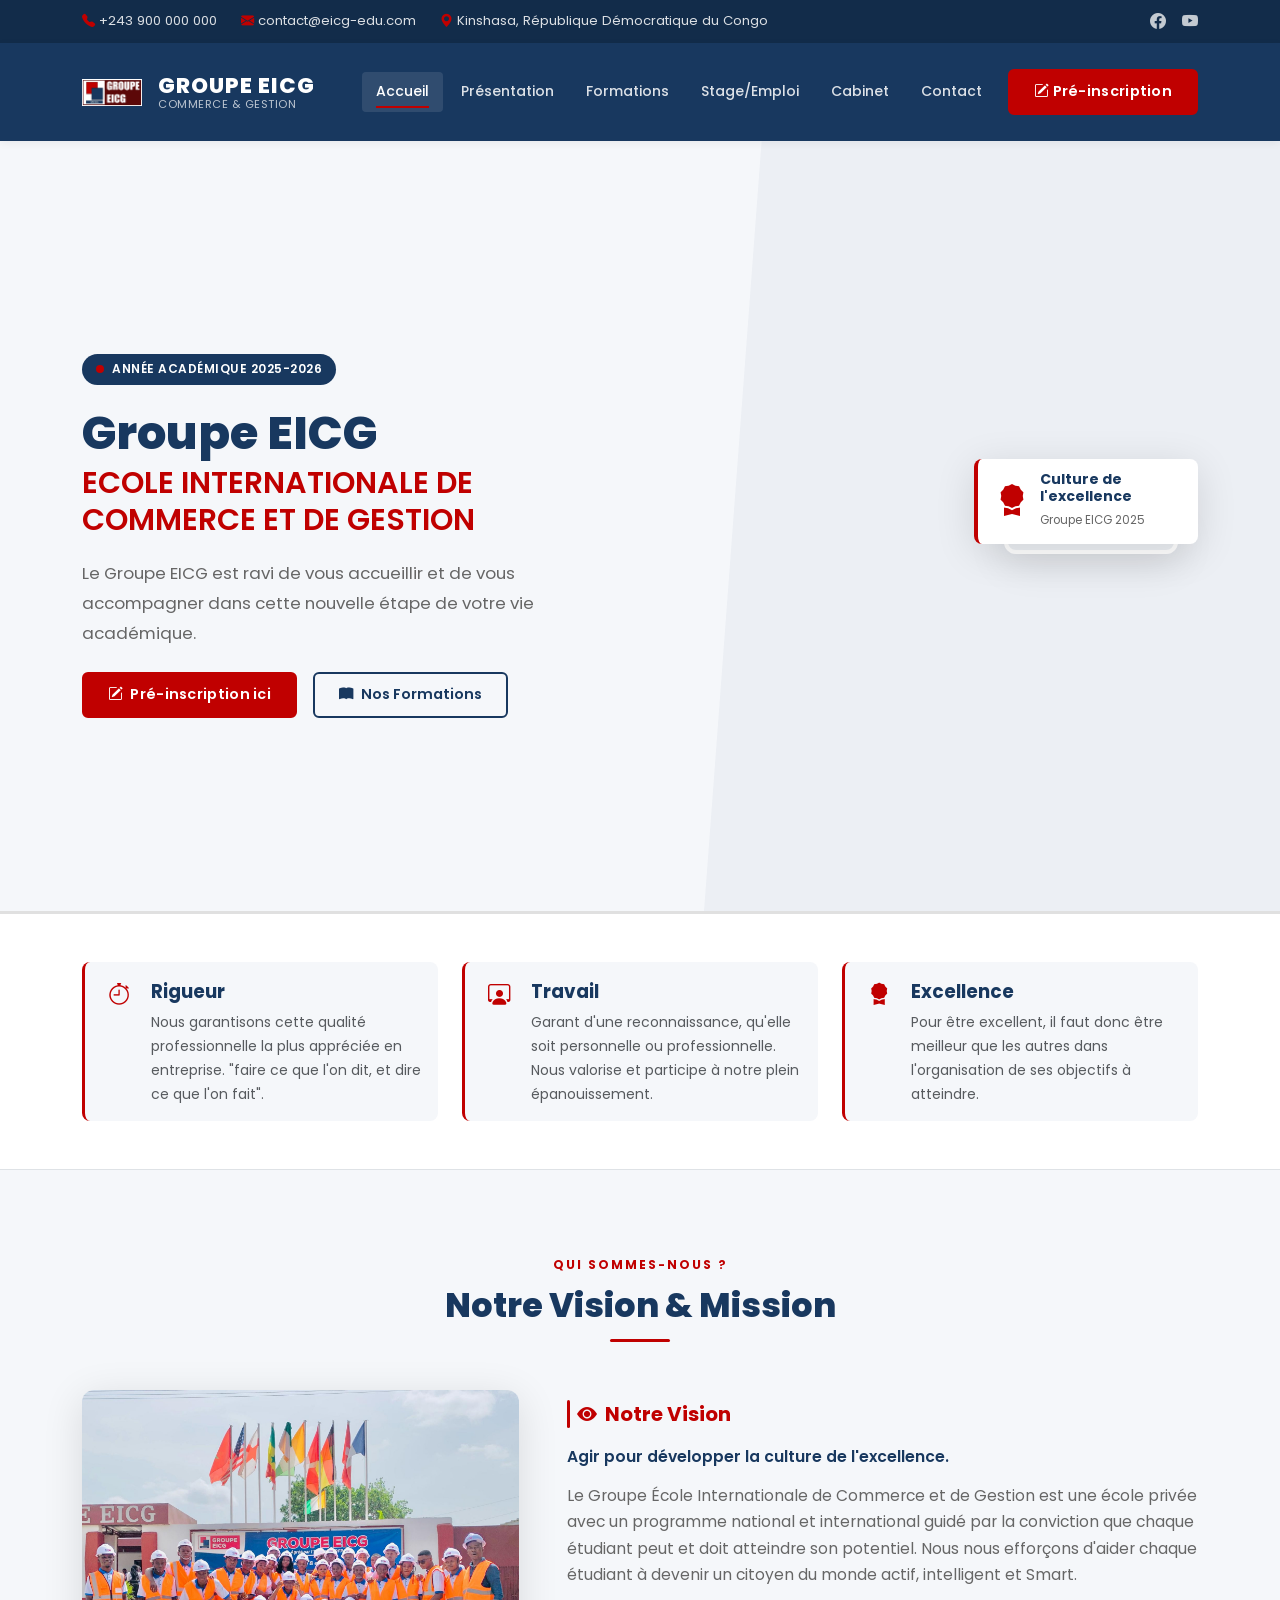
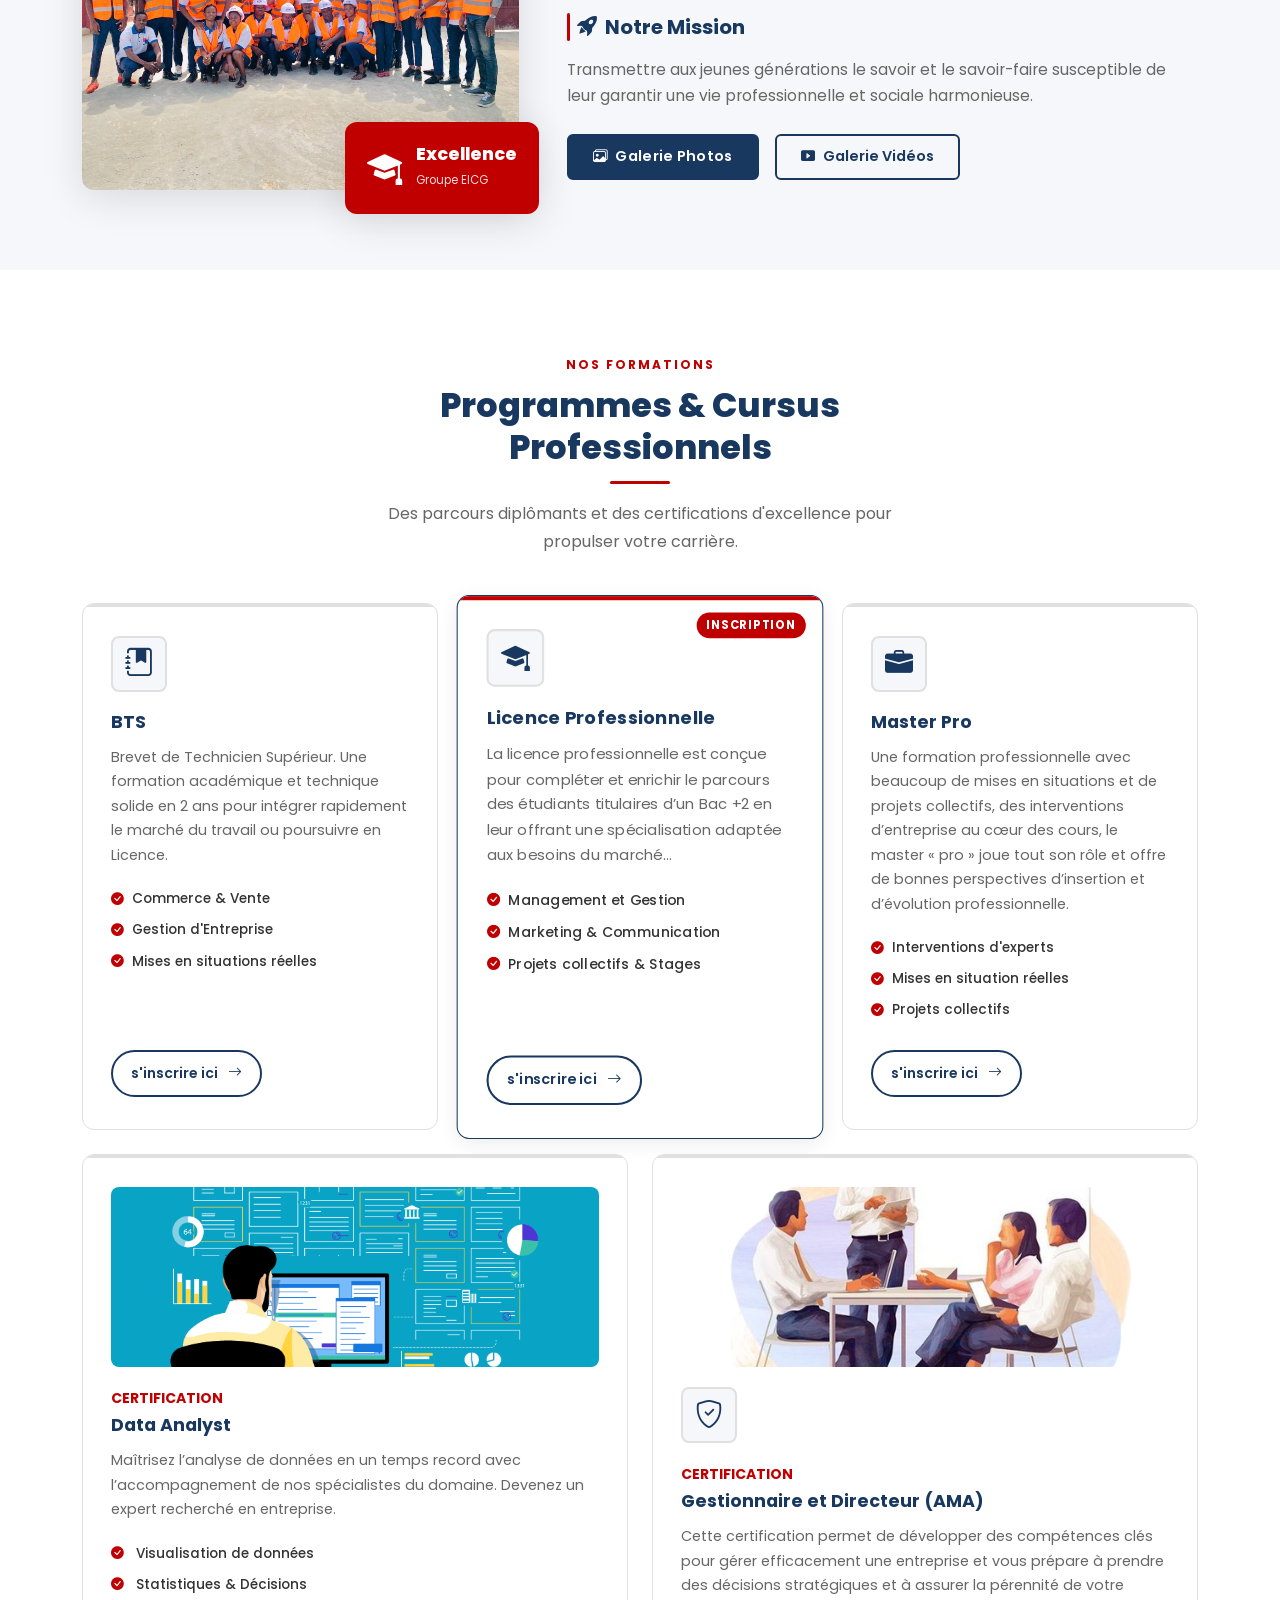
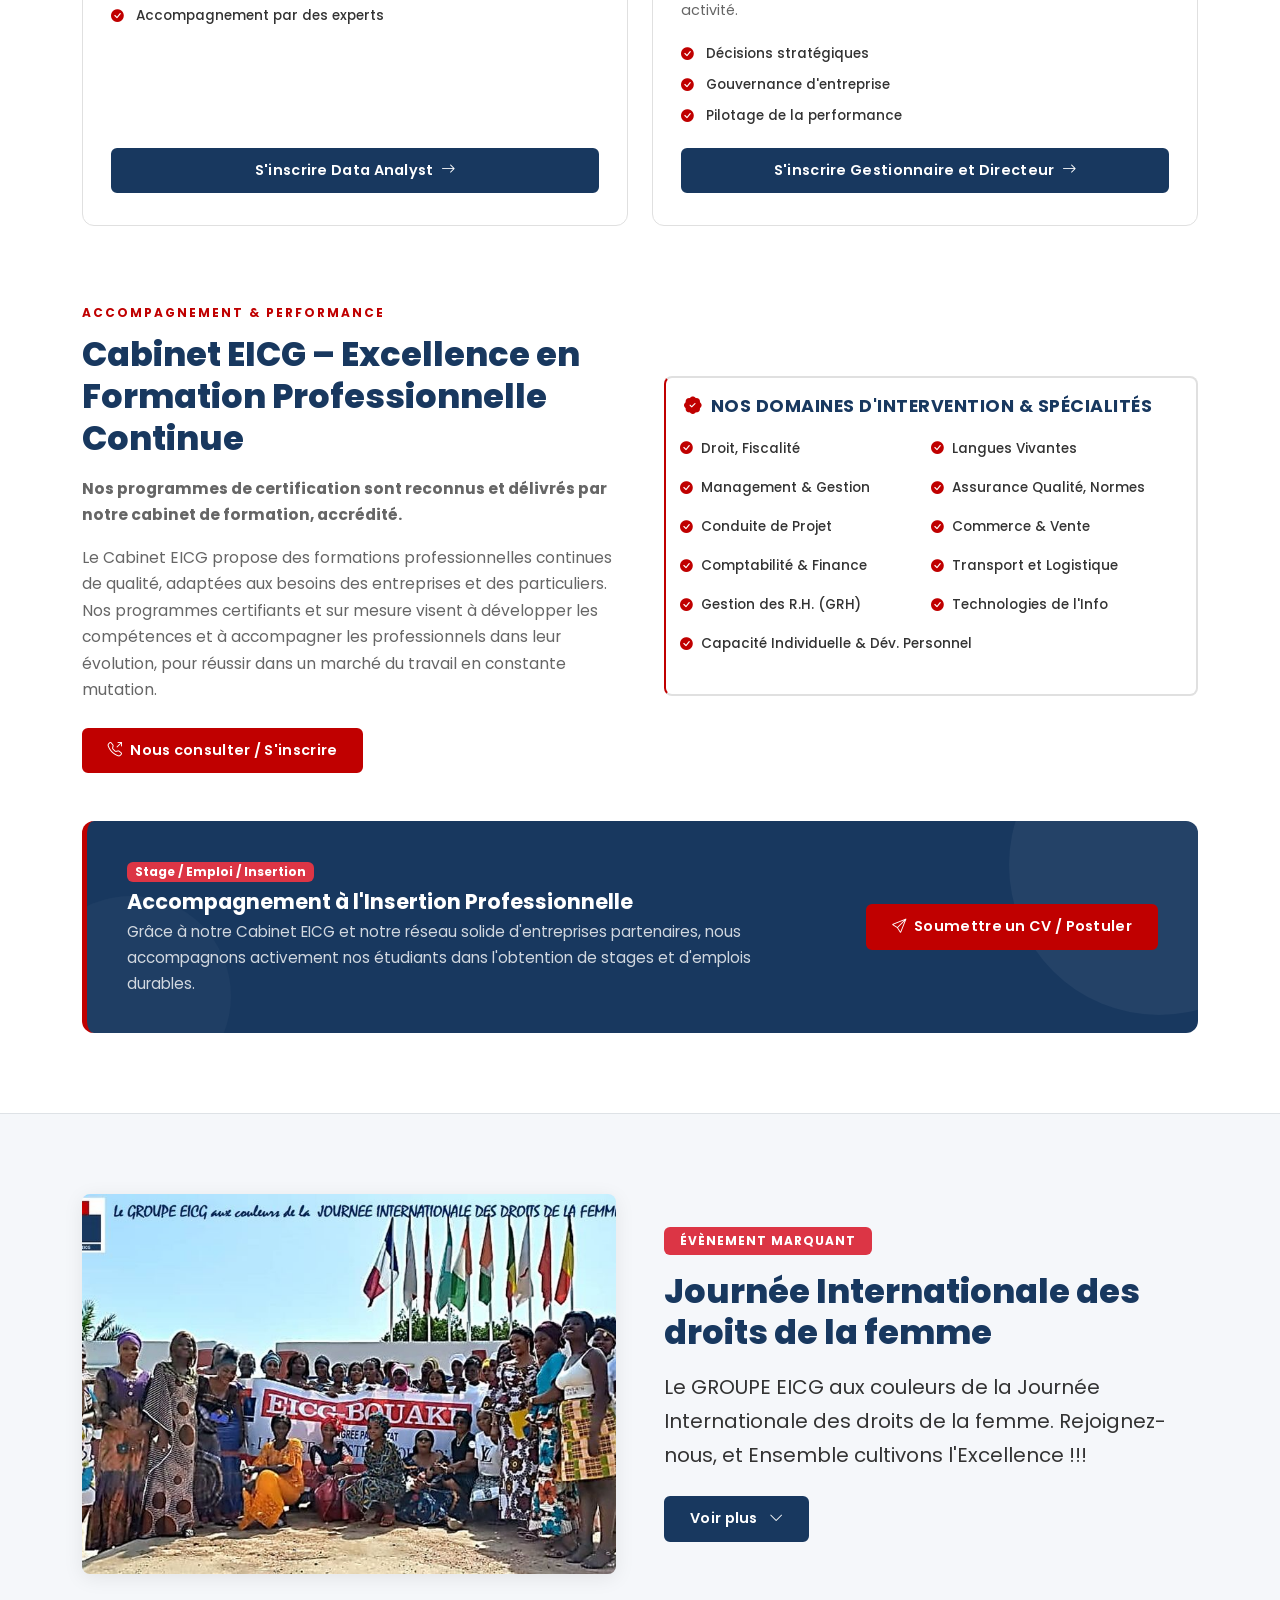
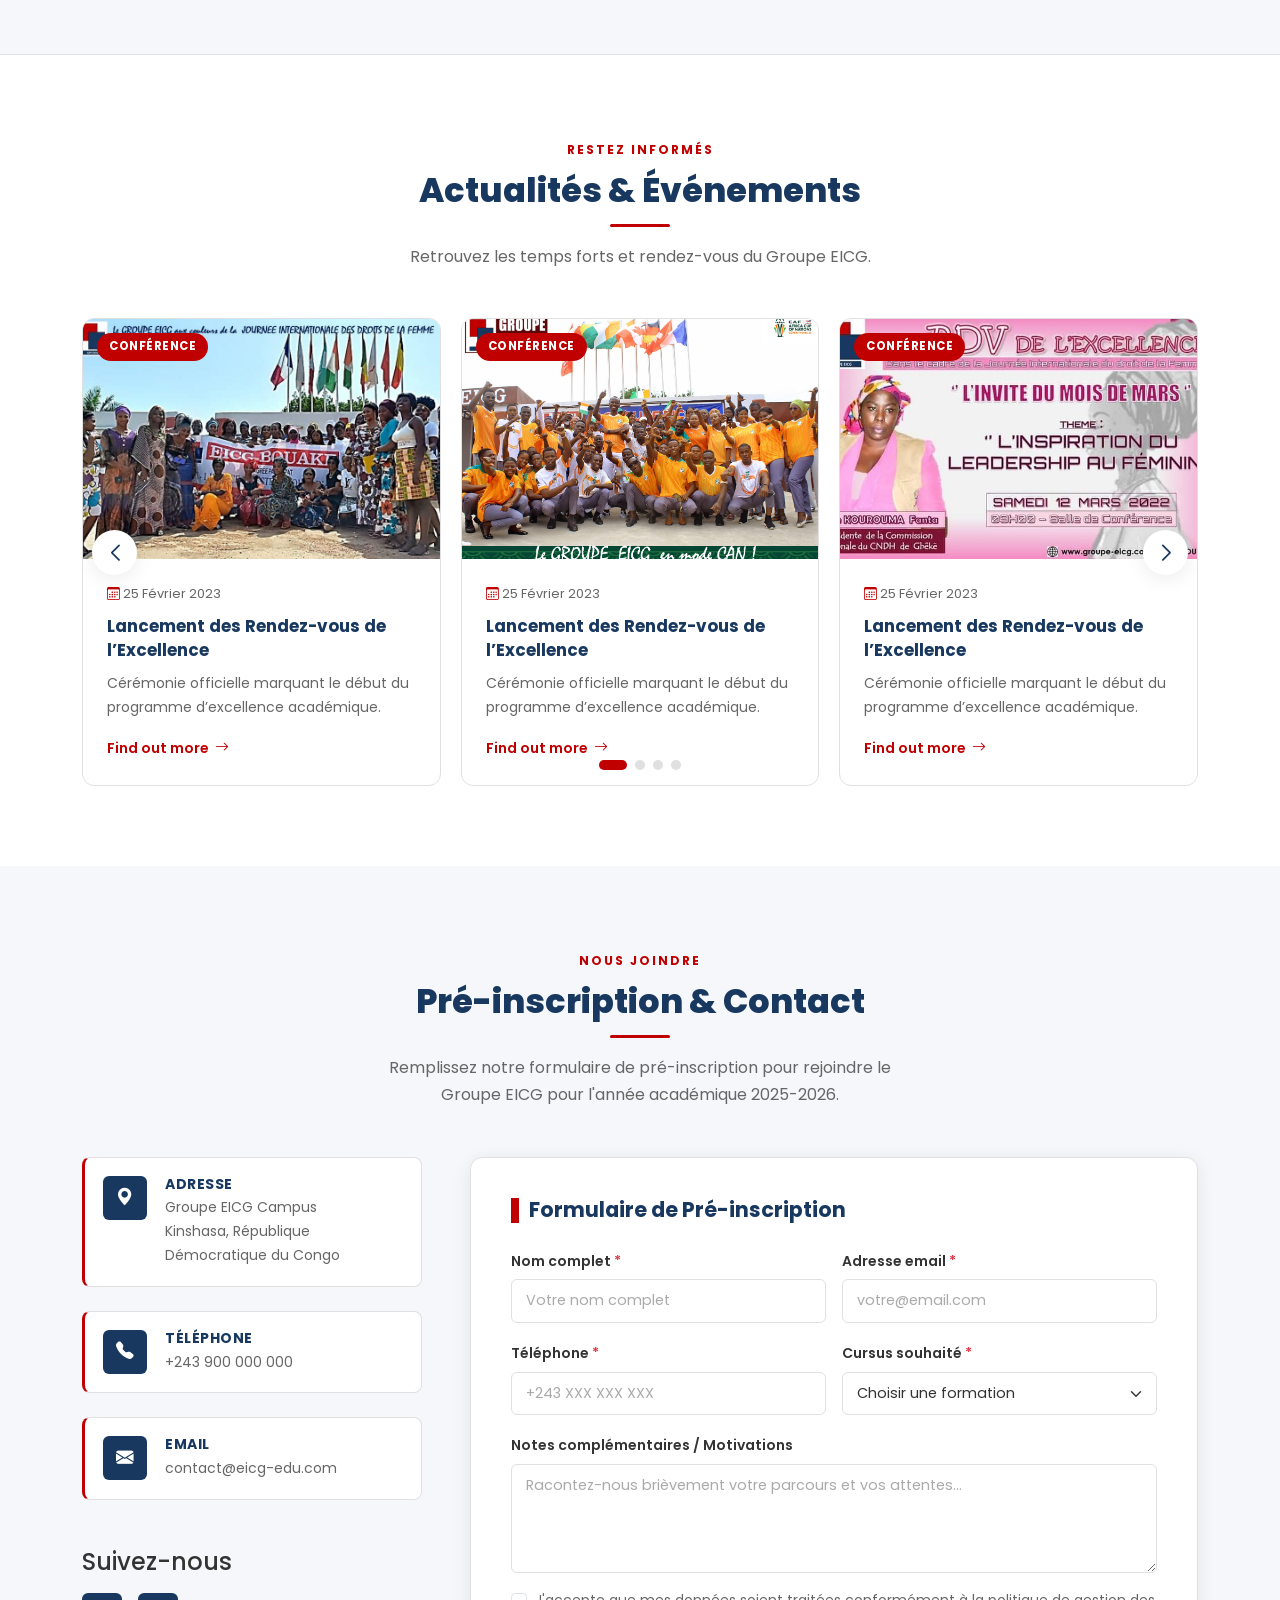
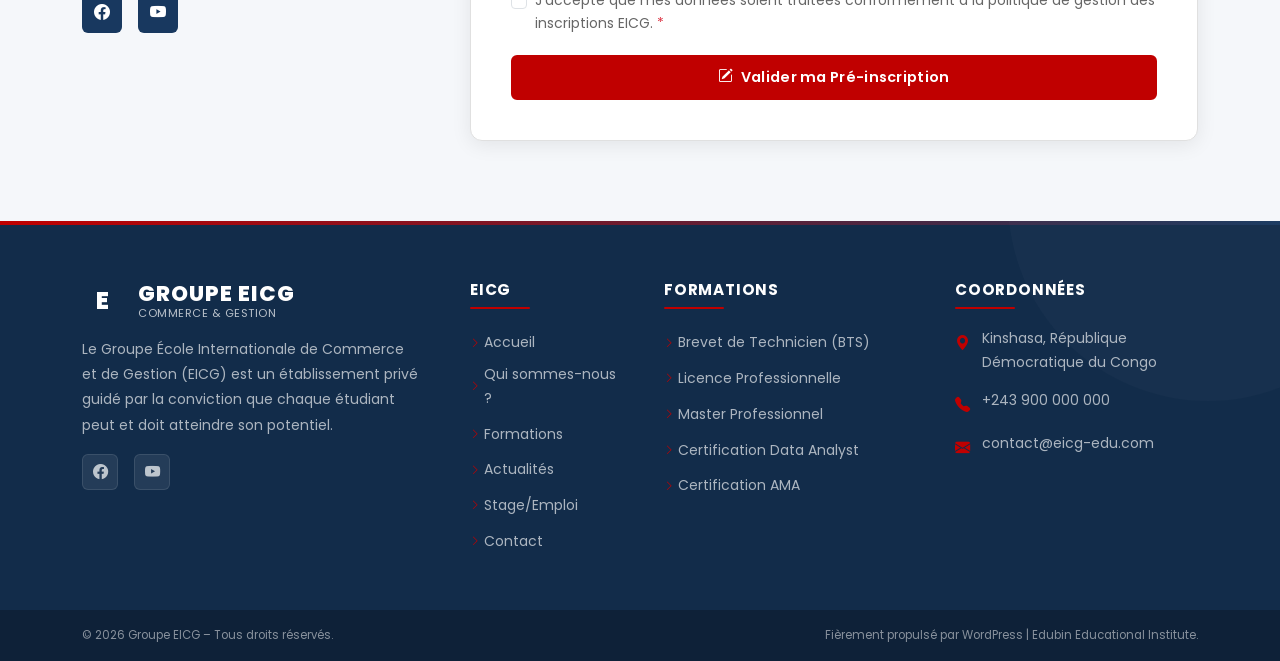
==== commit 4b681572: "ok" ====
--- a/index.html
+++ b/index.html
@@ -37,6 +37,7 @@
          CSS PERSONNALISÉ
     ============================================================ -->
     <link rel="stylesheet" href="assets/css/style.css">
+    <link rel="stylesheet" href="assets/css/anime.css">
 </head>
 
 <body>
--- a/assets/css/anime.css
+++ b/assets/css/anime.css
@@ -0,0 +1,2712 @@
+/* ================================================================
+   EICG – École d'Excellence | Feuille de style ANIMÉE
+   Auteur  : Template Scolaire
+   Version : 2.0.0 (Animations professionnelles)
+   Police  : Poppins (Google Fonts)
+   ================================================================ */
+
+/* ----------------------------------------------------------------
+   1. VARIABLES CSS – Palette de couleurs & tokens
+---------------------------------------------------------------- */
+:root {
+    --color-primary:       #18385f;
+    --color-secondary:     #c00000;
+    --color-white:         #ffffff;
+    --color-text:          #333333;
+    --color-text-muted:    #666666;
+    --color-border:        #e0e0e0;
+    --color-light-bg:      #f5f7fa;
+    --color-primary-dark:  #122c4a;
+    --color-secondary-dark:#9a0000;
+
+    --section-padding:     80px;
+    --border-radius-sm:    4px;
+    --border-radius-md:    6px;
+    --border-radius-lg:    8px;
+    --border-radius-xl:    12px;
+    --border-radius-pill:  50px;
+
+    --font-family:         'Poppins', sans-serif;
+    --font-size-base:      1rem;
+    --line-height-base:    1.7;
+
+    --shadow-sm:  0 2px 8px rgba(0,0,0,0.06);
+    --shadow-md:  0 4px 20px rgba(0,0,0,0.08);
+    --shadow-lg:  0 8px 40px rgba(0,0,0,0.12);
+
+    --transition-fast:  0.2s ease;
+    --transition-base:  0.3s ease;
+    --transition-slow:  0.5s ease;
+}
+
+/* ----------------------------------------------------------------
+   2. RESET & BASE GLOBALE
+---------------------------------------------------------------- */
+*,
+*::before,
+*::after {
+    box-sizing: border-box;
+}
+
+html {
+    scroll-behavior: smooth;
+}
+
+body {
+    font-family:    var(--font-family);
+    font-size:      var(--font-size-base);
+    line-height:    var(--line-height-base);
+    color:          var(--color-text);
+    background:     var(--color-white);
+    overflow-x:     hidden;
+}
+
+img {
+    max-width: 100%;
+    height:    auto;
+    display:   block;
+}
+
+a {
+    color:           var(--color-primary);
+    text-decoration: none;
+    transition:      color var(--transition-fast);
+}
+
+a:hover {
+    color: var(--color-secondary);
+}
+
+::-webkit-scrollbar {
+    width: 6px;
+}
+::-webkit-scrollbar-track {
+    background: var(--color-light-bg);
+}
+::-webkit-scrollbar-thumb {
+    background:    var(--color-primary);
+    border-radius: var(--border-radius-pill);
+    transition: background var(--transition-base);
+}
+::-webkit-scrollbar-thumb:hover {
+    background: var(--color-secondary);
+}
+
+/* ----------------------------------------------------------------
+   3. UTILITAIRES & HELPERS
+---------------------------------------------------------------- */
+.bg-primary-custom {
+    background-color: var(--color-primary);
+}
+
+.bg-light-custom {
+    background-color: var(--color-light-bg);
+}
+
+.section-padding {
+    padding: var(--section-padding) 0;
+}
+
+.rounded-lg {
+    border-radius: var(--border-radius-xl);
+}
+
+.text-accent {
+    color: var(--color-secondary);
+}
+
+/* ----------------------------------------------------------------
+   4. BOUTONS PERSONNALISÉS AVEC ANIMATIONS
+---------------------------------------------------------------- */
+.btn-primary-custom {
+    background-color: var(--color-primary);
+    color:            var(--color-white);
+    border:           2px solid var(--color-primary);
+    border-radius:    var(--border-radius-md);
+    font-weight:      600;
+    font-size:        0.9rem;
+    letter-spacing:   0.3px;
+    padding:          10px 24px;
+    position:         relative;
+    overflow:         hidden;
+    transition:       all var(--transition-base);
+}
+
+.btn-primary-custom::before {
+    content: '';
+    position: absolute;
+    top: 50%;
+    left: 50%;
+    width: 0;
+    height: 0;
+    border-radius: 50%;
+    background: rgba(255, 255, 255, 0.1);
+    transform: translate(-50%, -50%);
+    transition: width 0.6s ease, height 0.6s ease;
+}
+
+.btn-primary-custom:hover::before {
+    width: 300px;
+    height: 300px;
+}
+
+.btn-primary-custom:hover,
+.btn-primary-custom:focus {
+    background-color: var(--color-primary-dark);
+    border-color:     var(--color-primary-dark);
+    color:            var(--color-white);
+    transform:        translateY(-3px);
+    box-shadow:       0 8px 25px rgba(24, 56, 95, 0.3);
+}
+
+.btn-secondary-custom {
+    background-color: var(--color-secondary);
+    color:            var(--color-white);
+    border:           2px solid var(--color-secondary);
+    border-radius:    var(--border-radius-md);
+    font-weight:      600;
+    font-size:        0.9rem;
+    letter-spacing:   0.3px;
+    padding:          10px 24px;
+    position:         relative;
+    overflow:         hidden;
+    transition:       all var(--transition-base);
+}
+
+.btn-secondary-custom::before {
+    content: '';
+    position: absolute;
+    top: 50%;
+    left: 50%;
+    width: 0;
+    height: 0;
+    border-radius: 50%;
+    background: rgba(255, 255, 255, 0.15);
+    transform: translate(-50%, -50%);
+    transition: width 0.6s ease, height 0.6s ease;
+}
+
+.btn-secondary-custom:hover::before {
+    width: 300px;
+    height: 300px;
+}
+
+.btn-secondary-custom:hover,
+.btn-secondary-custom:focus {
+    background-color: var(--color-secondary-dark);
+    border-color:     var(--color-secondary-dark);
+    color:            var(--color-white);
+    transform:        translateY(-3px) scale(1.02);
+    box-shadow:       0 8px 25px rgba(192, 0, 0, 0.3);
+}
+
+.btn-outline-custom {
+    background-color: transparent;
+    color:            var(--color-primary);
+    border:           2px solid var(--color-primary);
+    border-radius:    var(--border-radius-md);
+    font-weight:      600;
+    font-size:        0.9rem;
+    padding:          10px 24px;
+    position:         relative;
+    overflow:         hidden;
+    transition:       all var(--transition-base);
+}
+
+.btn-outline-custom::after {
+    content: '';
+    position: absolute;
+    bottom: 0;
+    left: 0;
+    width: 100%;
+    height: 0;
+    background-color: var(--color-primary);
+    transition: height 0.4s ease;
+    z-index: -1;
+}
+
+.btn-outline-custom:hover::after {
+    height: 100%;
+}
+
+.btn-outline-custom:hover,
+.btn-outline-custom:focus {
+    color:            var(--color-white);
+    transform:        translateY(-3px);
+    box-shadow:       0 6px 20px rgba(24, 56, 95, 0.2);
+}
+
+.btn-outline-primary-custom {
+    background-color: transparent;
+    color:            var(--color-primary);
+    border:           2px solid var(--color-primary);
+    border-radius:    var(--border-radius-md);
+    font-weight:      600;
+    font-size:        0.9rem;
+    padding:          10px 28px;
+    position:         relative;
+    overflow:         hidden;
+    transition:       all var(--transition-base);
+}
+
+.btn-outline-primary-custom::after {
+    content: '';
+    position: absolute;
+    top: 0;
+    left: -100%;
+    width: 100%;
+    height: 100%;
+    background-color: var(--color-primary);
+    transition: left 0.4s ease;
+    z-index: -1;
+}
+
+.btn-outline-primary-custom:hover::after {
+    left: 0;
+}
+
+.btn-outline-primary-custom:hover,
+.btn-outline-primary-custom:focus {
+    color:            var(--color-white);
+    transform:        translateY(-2px);
+    box-shadow:       var(--shadow-md);
+}
+
+/* ----------------------------------------------------------------
+   5. TOPBAR AVEC ANIMATION
+---------------------------------------------------------------- */
+.topbar {
+    background-color: var(--color-primary-dark);
+    color:            rgba(255, 255, 255, 0.85);
+    font-size:        0.825rem;
+    font-weight:      400;
+    animation:        slideDown 0.5s ease;
+}
+
+@keyframes slideDown {
+    from {
+        transform: translateY(-100%);
+        opacity: 0;
+    }
+    to {
+        transform: translateY(0);
+        opacity: 1;
+    }
+}
+
+.topbar-info li {
+    display:     flex;
+    align-items: center;
+    color:       rgba(255, 255, 255, 0.85);
+    animation:   fadeInUp 0.6s ease backwards;
+}
+
+.topbar-info li:nth-child(1) { animation-delay: 0.1s; }
+.topbar-info li:nth-child(2) { animation-delay: 0.2s; }
+.topbar-info li:nth-child(3) { animation-delay: 0.3s; }
+
+@keyframes fadeInUp {
+    from {
+        opacity: 0;
+        transform: translateY(10px);
+    }
+    to {
+        opacity: 1;
+        transform: translateY(0);
+    }
+}
+
+.topbar-info li i {
+    color: var(--color-secondary);
+    animation: pulse 2s infinite;
+}
+
+.topbar-social li a {
+    color:      rgba(255, 255, 255, 0.75);
+    font-size:  1rem;
+    transition: all var(--transition-base);
+    display: inline-block;
+}
+
+.topbar-social li a:hover {
+    color: var(--color-secondary);
+    transform: translateY(-2px) rotate(5deg);
+}
+
+/* ----------------------------------------------------------------
+   6. HEADER & NAVIGATION ANIMÉS
+---------------------------------------------------------------- */
+#main-header {
+    z-index: 1030;
+    box-shadow: var(--shadow-sm);
+    animation: slideDown 0.6s ease;
+}
+
+#mainNav {
+    background-color: var(--color-primary);
+    padding:          14px 0;
+    transition:       all var(--transition-base);
+}
+
+#mainNav.scrolled {
+    padding:    8px 0;
+    box-shadow: var(--shadow-lg);
+}
+
+.logo-circle {
+    width:            60px;
+    height:           60px;
+    border-radius:    var(--border-radius-md);
+    display:          flex;
+    align-items:      center;
+    justify-content:  center;
+    flex-shrink:      0;
+    transition:       all var(--transition-base);
+    animation:        rotateIn 0.8s ease;
+}
+
+@keyframes rotateIn {
+    from {
+        opacity: 0;
+        transform: rotate(-180deg) scale(0);
+    }
+    to {
+        opacity: 1;
+        transform: rotate(0) scale(1);
+    }
+}
+
+.logo-circle:hover {
+    transform: rotate(-5deg) scale(1.08);
+    box-shadow: var(--shadow-md);
+}
+
+.logo-circle img {
+    transition: transform var(--transition-base);
+}
+
+.logo-circle:hover img {
+    transform: scale(1.1);
+}
+
+.logo-circle--sm {
+    width:  40px;
+    height: 40px;
+}
+
+.logo-initials {
+    color:       var(--color-white);
+    font-size:   1.5rem;
+    font-weight: 800;
+    line-height: 1;
+}
+
+.brand-text {
+    display:        flex;
+    flex-direction: column;
+    line-height:    1.2;
+    animation:      fadeInRight 0.8s ease;
+}
+
+@keyframes fadeInRight {
+    from {
+        opacity: 0;
+        transform: translateX(-20px);
+    }
+    to {
+        opacity: 1;
+        transform: translateX(0);
+    }
+}
+
+.brand-name {
+    color:       var(--color-white);
+    font-size:   1.35rem;
+    font-weight: 800;
+    letter-spacing: 1px;
+}
+
+.brand-tagline {
+    color:     rgba(255, 255, 255, 0.7);
+    font-size: 0.7rem;
+    font-weight: 400;
+    letter-spacing: 0.5px;
+    text-transform: uppercase;
+}
+
+.navbar-nav .nav-link {
+    color:          rgba(255, 255, 255, 0.85) !important;
+    font-size:      0.875rem;
+    font-weight:    500;
+    padding:        8px 14px !important;
+    border-radius:  var(--border-radius-sm);
+    position:       relative;
+    transition:     all var(--transition-fast);
+}
+
+.navbar-nav .nav-link::after {
+    content:          '';
+    position:         absolute;
+    bottom:           4px;
+    left:             14px;
+    right:            14px;
+    height:           2px;
+    background-color: var(--color-secondary);
+    transform:        scaleX(0);
+    transform-origin: center;
+    transition:       transform 0.4s cubic-bezier(0.68, -0.55, 0.265, 1.55);
+}
+
+.navbar-nav .nav-link:hover,
+.navbar-nav .nav-link.active {
+    color:            var(--color-white) !important;
+    background-color: rgba(255, 255, 255, 0.1);
+}
+
+.navbar-nav .nav-link:hover::after,
+.navbar-nav .nav-link.active::after {
+    transform: scaleX(1);
+}
+
+.navbar-nav .dropdown-menu {
+    background-color: var(--color-white);
+    border:           none;
+    border-top:       3px solid var(--color-secondary);
+    border-radius:    0 0 var(--border-radius-lg) var(--border-radius-lg);
+    box-shadow:       var(--shadow-lg);
+    padding:          8px 0;
+    min-width:        220px;
+    animation:        fadeInDown 0.3s ease;
+}
+
+@keyframes fadeInDown {
+    from {
+        opacity: 0;
+        transform: translateY(-10px);
+    }
+    to {
+        opacity: 1;
+        transform: translateY(0);
+    }
+}
+
+.navbar-nav .dropdown-item {
+    color:       var(--color-text);
+    font-size:   0.875rem;
+    font-weight: 500;
+    padding:     10px 20px;
+    border-left: 3px solid transparent;
+    transition:  all 0.3s cubic-bezier(0.68, -0.55, 0.265, 1.55);
+}
+
+.navbar-nav .dropdown-item:hover,
+.navbar-nav .dropdown-item:focus {
+    background-color: var(--color-light-bg);
+    color:            var(--color-secondary);
+    border-left-color: var(--color-secondary);
+    padding-left:     28px;
+    transform:        translateX(4px);
+}
+
+.navbar-nav .dropdown-item:active,
+.navbar-nav .dropdown-item.active {
+    background-color: var(--color-primary) !important;
+    color:            var(--color-white) !important;
+    border-left-color: var(--color-secondary) !important;
+    padding-left:     24px;
+}
+
+@media (min-width: 992px) {
+    .navbar-nav .nav-item.dropdown {
+        position: relative;
+    }
+    
+    .navbar-nav .nav-item.dropdown:hover > .dropdown-menu {
+        display: block;
+        opacity: 1;
+        visibility: visible;
+        transform: translateY(0);
+    }
+    
+    .navbar-nav .nav-item.dropdown:hover > .nav-link {
+        color: var(--color-white) !important;
+        background-color: rgba(255, 255, 255, 0.1);
+    }
+    
+    .navbar-nav .nav-item.dropdown:hover > .nav-link::after {
+        transform: scaleX(1);
+    }
+    
+    .navbar-nav .dropdown-menu {
+        display: block;
+        opacity: 0;
+        visibility: hidden;
+        transform: translateY(10px);
+        margin-top: 0;
+        transition: all var(--transition-base);
+    }
+}
+
+.navbar-toggler {
+    border:     2px solid rgba(255, 255, 255, 0.5);
+    border-radius: var(--border-radius-sm);
+    padding:    6px 10px;
+    transition: all var(--transition-base);
+}
+
+.navbar-toggler:hover {
+    transform: scale(1.05);
+    border-color: var(--color-white);
+}
+
+.navbar-toggler-icon {
+    background-image: url("data:image/svg+xml,%3csvg xmlns='http://www.w3.org/2000/svg' viewBox='0 0 30 30'%3e%3cpath stroke='rgba%28255%2C255%2C255%2C0.9%29' stroke-linecap='round' stroke-miterlimit='10' stroke-width='2' d='M4 7h22M4 15h22M4 23h22'/%3e%3c/svg%3e");
+    transition: transform var(--transition-base);
+}
+
+.navbar-toggler:not(.collapsed) .navbar-toggler-icon {
+    transform: rotate(90deg);
+}
+
+.navbar-toggler:focus {
+    box-shadow: 0 0 0 3px rgba(192, 0, 0, 0.35);
+}
+
+/* Suite dans la prochaine partie... */
+
+
+/* ------1 */
+
+/* ----------------------------------------------------------------
+   7. SECTION HERO AVEC ANIMATIONS
+---------------------------------------------------------------- */
+.hero-section {
+    background-color: var(--color-light-bg);
+    padding:          80px 0 60px;
+    border-bottom:    3px solid var(--color-border);
+    position:         relative;
+    overflow:         hidden;
+}
+
+.hero-section::before {
+    content:          '';
+    position:         absolute;
+    top:              0;
+    right:            0;
+    width:            45%;
+    height:           100%;
+    background-color: rgba(24, 56, 95, 0.04);
+    clip-path:        polygon(10% 0, 100% 0, 100% 100%, 0 100%);
+    pointer-events:   none;
+    animation:        slideInRight 1s ease;
+}
+
+@keyframes slideInRight {
+    from {
+        transform: translateX(100%);
+        opacity: 0;
+    }
+    to {
+        transform: translateX(0);
+        opacity: 1;
+    }
+}
+
+.min-vh-hero {
+    min-height: 70vh;
+}
+
+.hero-badge {
+    display:          inline-flex;
+    align-items:      center;
+    background-color: var(--color-primary);
+    color:            var(--color-white);
+    font-size:        0.75rem;
+    font-weight:      600;
+    letter-spacing:   0.5px;
+    padding:          5px 14px;
+    border-radius:    var(--border-radius-pill);
+    margin-bottom:    20px;
+    text-transform:   uppercase;
+    animation:        fadeInDown 0.8s ease;
+}
+
+.hero-badge::before {
+    content:          '';
+    width:            8px;
+    height:           8px;
+    background-color: var(--color-secondary);
+    border-radius:    50%;
+    margin-right:     8px;
+    animation:        pulse 1.5s infinite;
+}
+
+@keyframes pulse {
+    0%, 100% { 
+        opacity: 1; 
+        transform: scale(1);
+        box-shadow: 0 0 0 0 rgba(192, 0, 0, 0.7);
+    }
+    50% { 
+        opacity: 0.6; 
+        transform: scale(1.2);
+        box-shadow: 0 0 0 8px rgba(192, 0, 0, 0);
+    }
+}
+
+.hero-title {
+    font-size:   clamp(1.9rem, 4vw, 2.9rem);
+    font-weight: 800;
+    color:       var(--color-primary);
+    line-height: 1.2;
+    margin-bottom: 20px;
+    animation:   fadeInUp 1s ease 0.2s backwards;
+}
+
+.hero-description {
+    font-size:   1.05rem;
+    color:       var(--color-text-muted);
+    line-height: 1.8;
+    max-width:   520px;
+    animation:   fadeInUp 1s ease 0.4s backwards;
+}
+
+.hero-actions {
+    animation: fadeInUp 1s ease 0.6s backwards;
+}
+
+.hero-actions .btn {
+    animation: bounceIn 0.6s ease backwards;
+}
+
+.hero-actions .btn:nth-child(1) { animation-delay: 0.8s; }
+.hero-actions .btn:nth-child(2) { animation-delay: 1s; }
+
+@keyframes bounceIn {
+    0% {
+        opacity: 0;
+        transform: scale(0.3);
+    }
+    50% {
+        opacity: 1;
+        transform: scale(1.05);
+    }
+    70% {
+        transform: scale(0.9);
+    }
+    100% {
+        opacity: 1;
+        transform: scale(1);
+    }
+}
+
+.hero-stats {
+    padding-top:  24px;
+    border-top:   2px solid var(--color-border);
+    animation:    fadeInUp 1s ease 0.8s backwards;
+}
+
+.stat-item {
+    display:        flex;
+    flex-direction: column;
+    align-items:    flex-start;
+    transition:     transform var(--transition-base);
+}
+
+.stat-item:hover {
+    transform: translateY(-5px);
+}
+
+.stat-number {
+    font-size:   2rem;
+    font-weight: 800;
+    color:       var(--color-primary);
+    line-height: 1;
+    animation:   countUp 2s ease forwards;
+}
+
+@keyframes countUp {
+    from {
+        opacity: 0;
+        transform: translateY(20px);
+    }
+    to {
+        opacity: 1;
+        transform: translateY(0);
+    }
+}
+
+.stat-suffix {
+    font-size:   1.6rem;
+    font-weight: 800;
+    color:       var(--color-secondary);
+    line-height: 1;
+}
+
+.stat-label {
+    font-size:   0.72rem;
+    font-weight: 500;
+    color:       var(--color-text-muted);
+    text-transform: uppercase;
+    letter-spacing: 0.5px;
+    margin-top:  4px;
+}
+
+.hero-visual {
+    position: relative;
+    padding:  20px;
+    animation: fadeInRight 1s ease 0.6s backwards;
+}
+
+.hero-img-wrapper {
+    border-radius: var(--border-radius-xl);
+    overflow:      hidden;
+    box-shadow:    var(--shadow-lg);
+    border:        4px solid var(--color-white);
+    position:      relative;
+}
+
+.hero-img-wrapper::before {
+    content: '';
+    position: absolute;
+    top: 0;
+    left: 0;
+    width: 100%;
+    height: 100%;
+    background: rgba(24, 56, 95, 0);
+    transition: background 0.4s ease;
+    z-index: 1;
+}
+
+.hero-img-wrapper:hover::before {
+    background: rgba(24, 56, 95, 0.1);
+}
+
+.hero-img {
+    width:      100%;
+    height:     420px;
+    object-fit: cover;
+    display:    block;
+    transition: transform 0.8s cubic-bezier(0.25, 0.46, 0.45, 0.94);
+}
+
+.hero-img-wrapper:hover .hero-img {
+    transform: scale(1.1) rotate(2deg);
+}
+
+.floating-badge {
+    position:         absolute;
+    bottom:           30px;
+    left:             -10px;
+    background-color: var(--color-white);
+    border-left:      4px solid var(--color-secondary);
+    border-radius:    var(--border-radius-lg);
+    box-shadow:       var(--shadow-lg);
+    padding:          12px 18px;
+    display:          flex;
+    align-items:      center;
+    gap:              12px;
+    animation:        floatBadge 3s ease-in-out infinite;
+}
+
+.floating-badge i {
+    font-size:   2rem;
+    color:       var(--color-secondary);
+    flex-shrink: 0;
+    animation:   rotateIcon 4s linear infinite;
+}
+
+@keyframes rotateIcon {
+    0%, 100% { transform: rotate(0deg); }
+    25% { transform: rotate(-10deg); }
+    75% { transform: rotate(10deg); }
+}
+
+.floating-badge strong {
+    display:     block;
+    font-size:   0.875rem;
+    font-weight: 700;
+    color:       var(--color-primary);
+    line-height: 1.2;
+}
+
+.floating-badge small {
+    font-size: 0.72rem;
+    color:     var(--color-text-muted);
+}
+
+@keyframes floatBadge {
+    0%, 100% { transform: translateY(0); }
+    50% { transform: translateY(-10px); }
+}
+
+/* ----------------------------------------------------------------
+   8. EN-TÊTES DE SECTIONS ANIMÉS
+---------------------------------------------------------------- */
+.section-header {
+    max-width: 640px;
+    margin-left:  auto;
+    margin-right: auto;
+    animation:    fadeInUp 0.8s ease;
+}
+
+.section-label {
+    display:        inline-block;
+    color:          var(--color-secondary);
+    font-size:      0.75rem;
+    font-weight:    700;
+    letter-spacing: 2px;
+    text-transform: uppercase;
+    margin-bottom:  10px;
+    animation:      fadeInDown 0.6s ease;
+    position:       relative;
+}
+
+.section-label::after {
+    content: '';
+    position: absolute;
+    bottom: -4px;
+    left: 0;
+    width: 0;
+    height: 2px;
+    background-color: var(--color-secondary);
+    transition: width 0.6s ease;
+}
+
+.section-header:hover .section-label::after {
+    width: 100%;
+}
+
+.section-label--light {
+    color: rgba(255, 255, 255, 0.7);
+}
+
+.section-title {
+    font-size:   clamp(1.5rem, 3vw, 2.1rem);
+    font-weight: 800;
+    color:       var(--color-primary);
+    margin-bottom: 12px;
+    line-height: 1.25;
+    animation:   fadeInUp 0.8s ease 0.2s backwards;
+}
+
+.section-subtitle {
+    font-size: 1rem;
+    color:     var(--color-text-muted);
+    max-width: 560px;
+    margin:    8px auto 0;
+    animation: fadeInUp 0.8s ease 0.4s backwards;
+}
+
+.section-divider {
+    width:            60px;
+    height:           3px;
+    background-color: var(--color-secondary);
+    margin:           0 auto 16px;
+    border-radius:    var(--border-radius-pill);
+    animation:        expandWidth 0.8s ease 0.3s backwards;
+}
+
+@keyframes expandWidth {
+    from {
+        width: 0;
+        opacity: 0;
+    }
+    to {
+        width: 60px;
+        opacity: 1;
+    }
+}
+
+.section-divider--light {
+    background-color: rgba(255, 255, 255, 0.5);
+}
+
+/* ----------------------------------------------------------------
+   9. SECTION À PROPOS ANIMÉE
+---------------------------------------------------------------- */
+.about-img-wrapper {
+    border-radius: var(--border-radius-xl);
+    overflow:      visible;
+    animation:     fadeInLeft 1s ease;
+}
+
+@keyframes fadeInLeft {
+    from {
+        opacity: 0;
+        transform: translateX(-30px);
+    }
+    to {
+        opacity: 1;
+        transform: translateX(0);
+    }
+}
+
+.about-main-img {
+    width:         100%;
+    height:        400px;
+    object-fit:    cover;
+    border-radius: var(--border-radius-xl);
+    box-shadow:    var(--shadow-lg);
+    transition:    all 0.6s cubic-bezier(0.25, 0.46, 0.45, 0.94);
+    position:      relative;
+}
+
+.about-main-img:hover {
+    transform: scale(1.03) rotate(-1deg);
+    box-shadow: 0 12px 50px rgba(0,0,0,0.15);
+}
+
+.about-badge-card {
+    position:         absolute;
+    bottom:           -24px;
+    right:            -20px;
+    background-color: var(--color-secondary);
+    color:            var(--color-white);
+    border-radius:    var(--border-radius-xl);
+    padding:          16px 22px;
+    display:          flex;
+    align-items:      center;
+    gap:              14px;
+    box-shadow:       var(--shadow-lg);
+    min-width:        180px;
+    animation:        slideInRight 0.8s ease 0.4s backwards;
+}
+
+.about-badge-icon {
+    font-size: 2.2rem;
+    flex-shrink: 0;
+    animation: bounce 2s infinite;
+}
+
+@keyframes bounce {
+    0%, 100% { transform: translateY(0); }
+    50% { transform: translateY(-8px); }
+}
+
+.about-badge-card strong {
+    display:     block;
+    font-size:   1.1rem;
+    font-weight: 800;
+    line-height: 1.2;
+}
+
+.about-badge-card small {
+    font-size: 0.72rem;
+    opacity:   0.85;
+}
+
+.about-content {
+    animation: fadeInRight 1s ease 0.3s backwards;
+}
+
+.about-subtitle {
+    font-size:     1.25rem;
+    font-weight:   700;
+    color:         var(--color-primary);
+    margin-bottom: 16px;
+    line-height:   1.4;
+    position:      relative;
+    padding-left:  10px;
+}
+
+.about-subtitle::before {
+    content: '';
+    position: absolute;
+    left: 0;
+    top: 0;
+    bottom: 0;
+    width: 3px;
+    background-color: var(--color-secondary);
+    border-radius: var(--border-radius-pill);
+    animation: heightGrow 0.6s ease;
+}
+
+@keyframes heightGrow {
+    from {
+        height: 0;
+    }
+    to {
+        height: 100%;
+    }
+}
+
+.about-text {
+    color:         var(--color-text-muted);
+    margin-bottom: 12px;
+    font-size:     0.975rem;
+    animation:     fadeInUp 0.8s ease backwards;
+}
+
+.about-text:nth-of-type(1) { animation-delay: 0.5s; }
+.about-text:nth-of-type(2) { animation-delay: 0.6s; }
+.about-text:nth-of-type(3) { animation-delay: 0.7s; }
+
+.value-item {
+    display:          flex;
+    align-items:      flex-start;
+    gap:              14px;
+    background-color: var(--color-light-bg);
+    border-radius:    var(--border-radius-lg);
+    padding:          14px 16px;
+    border-left:      3px solid var(--color-secondary);
+    transition:       all 0.4s cubic-bezier(0.68, -0.55, 0.265, 1.55);
+    animation:        fadeInUp 0.6s ease backwards;
+}
+
+.value-item:nth-child(1) { animation-delay: 0.2s; }
+.value-item:nth-child(2) { animation-delay: 0.4s; }
+.value-item:nth-child(3) { animation-delay: 0.6s; }
+
+.value-item:hover {
+    border-left-color: var(--color-primary);
+    box-shadow:        var(--shadow-md);
+    transform:         translateX(8px) scale(1.02);
+    background-color:  var(--color-white);
+}
+
+.value-icon {
+    font-size:        1.4rem;
+    color:            var(--color-secondary);
+    flex-shrink:      0;
+    width:            36px;
+    height:           36px;
+    display:          flex;
+    align-items:      center;
+    justify-content:  center;
+    transition:       all var(--transition-base);
+}
+
+.value-item:hover .value-icon {
+    color: var(--color-primary);
+    transform: scale(1.2) rotate(360deg);
+}
+
+/* Suite dans la prochaine partie... */
+
+/* ----------------------------------------------------------------
+   10. SECTION PROGRAMMES AVEC ANIMATIONS
+---------------------------------------------------------------- */
+.prog-card {
+    background-color: var(--color-white);
+    border-radius:    var(--border-radius-xl);
+    border:           1px solid var(--color-border);
+    padding:          32px 28px;
+    transition:       all 0.4s cubic-bezier(0.68, -0.55, 0.265, 1.55);
+    position:         relative;
+    overflow:         hidden;
+    animation:        fadeInUp 0.8s ease backwards;
+}
+
+.prog-card:nth-child(1) { animation-delay: 0.1s; }
+.prog-card:nth-child(2) { animation-delay: 0.2s; }
+.prog-card:nth-child(3) { animation-delay: 0.3s; }
+.prog-card:nth-child(4) { animation-delay: 0.4s; }
+.prog-card:nth-child(5) { animation-delay: 0.5s; }
+
+.prog-card::before {
+    content:          '';
+    position:         absolute;
+    top:              0;
+    left:             0;
+    width:            100%;
+    height:           3px;
+    background-color: var(--color-border);
+    transition:       all 0.4s ease;
+}
+
+.prog-card::after {
+    content: '';
+    position: absolute;
+    top: 50%;
+    left: 50%;
+    width: 0;
+    height: 0;
+    border-radius: 50%;
+    background: rgba(24, 56, 95, 0.03);
+    transform: translate(-50%, -50%);
+    transition: width 0.6s ease, height 0.6s ease;
+}
+
+.prog-card:hover::after {
+    width: 500px;
+    height: 500px;
+}
+
+.prog-card:hover {
+    box-shadow:   var(--shadow-lg);
+    transform:    translateY(-10px) scale(1.02);
+    border-color: transparent;
+}
+
+.prog-card:hover::before {
+    background-color: var(--color-primary);
+    height: 5px;
+}
+
+.prog-card--featured {
+    border-color:    var(--color-primary);
+    box-shadow:      var(--shadow-md);
+    transform:       scale(1.03);
+}
+
+.prog-card--featured::before {
+    background-color: var(--color-secondary);
+    height: 4px;
+}
+
+.prog-card--featured:hover {
+    border-color: transparent;
+    transform: translateY(-10px) scale(1.05);
+}
+
+.prog-card-badge {
+    position:         absolute;
+    top:              16px;
+    right:            16px;
+    background-color: var(--color-secondary);
+    color:            var(--color-white);
+    font-size:        0.7rem;
+    font-weight:      700;
+    padding:          3px 10px;
+    border-radius:    var(--border-radius-pill);
+    letter-spacing:   0.5px;
+    text-transform:   uppercase;
+    animation:        slideInRight 0.6s ease, pulse 2s infinite 1s;
+}
+
+.prog-card-icon {
+    width:            56px;
+    height:           56px;
+    background-color: var(--color-light-bg);
+    border-radius:    var(--border-radius-lg);
+    display:          flex;
+    align-items:      center;
+    justify-content:  center;
+    font-size:        1.75rem;
+    color:            var(--color-primary);
+    margin-bottom:    20px;
+    border:           2px solid var(--color-border);
+    transition:       all 0.5s cubic-bezier(0.68, -0.55, 0.265, 1.55);
+    position:         relative;
+    overflow:         hidden;
+}
+
+.prog-card-icon::before {
+    content: '';
+    position: absolute;
+    top: 0;
+    left: -100%;
+    width: 100%;
+    height: 100%;
+    background: var(--color-primary);
+    transition: left 0.5s ease;
+}
+
+.prog-card:hover .prog-card-icon::before {
+    left: 0;
+}
+
+.prog-card-icon i {
+    position: relative;
+    z-index: 1;
+    transition: color 0.5s ease;
+}
+
+.prog-card:hover .prog-card-icon {
+    border-color:     var(--color-primary);
+    transform:        rotate(360deg) scale(1.1);
+}
+
+.prog-card:hover .prog-card-icon i {
+    color: var(--color-white);
+}
+
+.prog-card-title {
+    font-size:     1.1rem;
+    font-weight:   700;
+    color:         var(--color-primary);
+    margin-bottom: 12px;
+    transition:    color var(--transition-base);
+    position:      relative;
+    display:       inline-block;
+}
+
+.prog-card-title::after {
+    content: '';
+    position: absolute;
+    bottom: -4px;
+    left: 0;
+    width: 0;
+    height: 2px;
+    background-color: var(--color-secondary);
+    transition: width 0.4s ease;
+}
+
+.prog-card:hover .prog-card-title::after {
+    width: 100%;
+}
+
+.prog-card-text {
+    font-size:     0.9rem;
+    color:         var(--color-text-muted);
+    margin-bottom: 16px;
+    line-height:   1.7;
+}
+
+.prog-features li {
+    font-size:   0.85rem;
+    color:       var(--color-text);
+    padding:     4px 0;
+    font-weight: 500;
+    transition:  all var(--transition-base);
+    transform:   translateX(0);
+}
+
+.prog-features li:hover {
+    transform: translateX(5px);
+    color: var(--color-primary);
+}
+
+.prog-features li i {
+    color: var(--color-secondary);
+    font-size: 0.8rem;
+    transition: transform var(--transition-base);
+}
+
+.prog-features li:hover i {
+    transform: scale(1.3) rotate(360deg);
+}
+
+.prog-card {
+    display: flex;
+    flex-direction: column;
+    height: 100%;
+}
+
+.prog-link {
+    margin-top: auto;
+    display: inline-flex;
+    align-items: center;
+    justify-content: center;
+    gap: 6px;
+    width: fit-content;
+    padding: 10px 18px;
+    border: 2px solid var(--color-primary);
+    border-radius: 50px;
+    font-size: 0.875rem;
+    font-weight: 600;
+    text-decoration: none;
+    color: var(--color-primary);
+    background: transparent;
+    position: relative;
+    overflow: hidden;
+    transition: all 0.4s cubic-bezier(0.68, -0.55, 0.265, 1.55);
+}
+
+.prog-link::before {
+    content: '';
+    position: absolute;
+    top: 50%;
+    left: 50%;
+    width: 0;
+    height: 0;
+    border-radius: 50%;
+    background: var(--color-primary);
+    transform: translate(-50%, -50%);
+    transition: width 0.5s ease, height 0.5s ease;
+}
+
+.prog-link:hover::before {
+    width: 300px;
+    height: 300px;
+}
+
+.prog-link span,
+.prog-link i {
+    position: relative;
+    z-index: 1;
+}
+
+.prog-link:hover {
+    color: #fff;
+    border-color: var(--color-primary);
+    transform: translateY(-3px);
+    box-shadow: 0 10px 25px rgba(24, 56, 95, 0.2);
+}
+
+.prog-link i {
+    transition: transform var(--transition-base);
+}
+
+.prog-link:hover i {
+    transform: translateX(6px);
+}
+
+/* Carte avec image */
+.prog-card-media {
+    position: relative;
+    overflow: hidden;
+    border-radius: var(--border-radius-lg);
+    margin-bottom: 20px;
+    height: 180px;
+}
+
+.prog-card-img {
+    width: 100%;
+    height: 100%;
+    object-fit: cover;
+    transition: transform 0.6s cubic-bezier(0.25, 0.46, 0.45, 0.94);
+}
+
+.prog-card:hover .prog-card-img {
+    transform: scale(1.15) rotate(2deg);
+}
+
+.prog-card-body {
+    display: flex;
+    flex-direction: column;
+    flex-grow: 1;
+}
+
+.prog-btn {
+    margin-top: auto;
+}
+
+/* BANNIÈRE CTA INSCRIPTION */
+.cta-banner {
+    background-color: var(--color-primary);
+    border-radius:    var(--border-radius-xl);
+    padding:          36px 40px;
+    border-left:      5px solid var(--color-secondary);
+    position:         relative;
+    overflow:         hidden;
+    animation:        fadeInUp 0.8s ease;
+}
+
+.cta-banner::before {
+    content: '';
+    position: absolute;
+    top: -50%;
+    right: -10%;
+    width: 300px;
+    height: 300px;
+    background: rgba(255, 255, 255, 0.05);
+    border-radius: 50%;
+    animation: floatCircle 6s ease-in-out infinite;
+}
+
+@keyframes floatCircle {
+    0%, 100% { transform: translate(0, 0); }
+    50% { transform: translate(-20px, 20px); }
+}
+
+.cta-banner::after {
+    content: '';
+    position: absolute;
+    bottom: -30%;
+    left: -5%;
+    width: 200px;
+    height: 200px;
+    background: rgba(255, 255, 255, 0.03);
+    border-radius: 50%;
+    animation: floatCircle 8s ease-in-out infinite reverse;
+}
+
+.cta-title {
+    font-size:   1.3rem;
+    font-weight: 700;
+    color:       var(--color-white);
+    position:    relative;
+    z-index:     1;
+}
+
+.cta-text {
+    color:     rgba(255, 255, 255, 0.8);
+    font-size: 0.95rem;
+    position:  relative;
+    z-index:   1;
+}
+
+.cta-banner .badge {
+    animation: pulse 2s infinite;
+}
+
+/* ----------------------------------------------------------------
+   11. SECTION ACTUALITÉS AVEC SWIPER ANIMÉ
+---------------------------------------------------------------- */
+.news-card {
+    background-color: var(--color-white);
+    border-radius:    var(--border-radius-xl);
+    border:           1px solid var(--color-border);
+    overflow:         hidden;
+    transition:       all 0.4s cubic-bezier(0.68, -0.55, 0.265, 1.55);
+    height:           100%;
+}
+
+.news-card:hover {
+    box-shadow: var(--shadow-lg);
+    transform:  translateY(-8px);
+    border-color: transparent;
+}
+
+.news-img {
+    position: relative;
+    overflow: hidden;
+    height: 240px;
+}
+
+.news-img img {
+    width:      100%;
+    height:     100%;
+    object-fit: cover;
+    display:    block;
+    transition: transform 0.8s cubic-bezier(0.25, 0.46, 0.45, 0.94);
+}
+
+.news-card:hover .news-img img {
+    transform: scale(1.15);
+}
+
+.news-img::before {
+    content: '';
+    position: absolute;
+    top: 0;
+    left: 0;
+    width: 100%;
+    height: 100%;
+    background: rgba(24, 56, 95, 0);
+    transition: background 0.4s ease;
+    z-index: 1;
+}
+
+.news-card:hover .news-img::before {
+    background: rgba(24, 56, 95, 0.2);
+}
+
+.news-badge {
+    position:         absolute;
+    top:              14px;
+    left:             14px;
+    background-color: var(--color-secondary);
+    color:            var(--color-white);
+    font-size:        0.72rem;
+    font-weight:      700;
+    padding:          4px 12px;
+    border-radius:    var(--border-radius-pill);
+    text-transform:   uppercase;
+    letter-spacing:   0.5px;
+    z-index:          2;
+    animation:        slideInLeft 0.6s ease;
+}
+
+@keyframes slideInLeft {
+    from {
+        opacity: 0;
+        transform: translateX(-20px);
+    }
+    to {
+        opacity: 1;
+        transform: translateX(0);
+    }
+}
+
+.news-body {
+    padding: 24px;
+}
+
+.news-meta {
+    display:       flex;
+    gap:           16px;
+    font-size:     0.8rem;
+    color:         var(--color-text-muted);
+    margin-bottom: 10px;
+}
+
+.news-meta i {
+    color: var(--color-secondary);
+    animation: pulse 2s infinite;
+}
+
+.news-title {
+    font-size:     1.05rem;
+    font-weight:   700;
+    color:         var(--color-primary);
+    margin-bottom: 10px;
+    line-height:   1.4;
+    transition:    all var(--transition-base);
+    position:      relative;
+    display:       inline-block;
+}
+
+.news-card:hover .news-title {
+    color: var(--color-secondary);
+}
+
+.news-text {
+    font-size:     0.875rem;
+    color:         var(--color-text-muted);
+    margin-bottom: 14px;
+    line-height:   1.7;
+}
+
+.news-link {
+    display:     inline-flex;
+    align-items: center;
+    gap:         6px;
+    font-size:   0.875rem;
+    font-weight: 600;
+    color:       var(--color-secondary);
+    transition:  all var(--transition-base);
+    position:    relative;
+}
+
+.news-link::after {
+    content: '';
+    position: absolute;
+    bottom: -2px;
+    left: 0;
+    width: 0;
+    height: 2px;
+    background-color: var(--color-secondary);
+    transition: width 0.4s ease;
+}
+
+.news-link:hover::after {
+    width: 100%;
+}
+
+.news-link:hover {
+    color:          var(--color-primary);
+    letter-spacing: 0.5px;
+    transform:      translateX(5px);
+}
+
+.news-link i {
+    transition: transform var(--transition-base);
+}
+
+.news-link:hover i {
+    transform: translateX(5px);
+}
+
+/* Swiper personnalisé */
+.swiper-button-next,
+.swiper-button-prev {
+    width: 45px;
+    height: 45px;
+    background-color: var(--color-white);
+    border-radius: 50%;
+    box-shadow: var(--shadow-md);
+    transition: all var(--transition-base);
+}
+
+.swiper-button-next::after,
+.swiper-button-prev::after {
+    font-size: 1rem;
+    color: var(--color-primary);
+    font-weight: 800;
+}
+
+.swiper-button-next:hover,
+.swiper-button-prev:hover {
+    background-color: var(--color-primary);
+    transform: scale(1.1);
+}
+
+.swiper-button-next:hover::after,
+.swiper-button-prev:hover::after {
+    color: var(--color-white);
+}
+
+.swiper-pagination-bullet {
+    width: 10px;
+    height: 10px;
+    background-color: var(--color-border);
+    opacity: 1;
+    transition: all var(--transition-base);
+}
+
+.swiper-pagination-bullet-active {
+    background-color: var(--color-secondary);
+    width: 28px;
+    border-radius: var(--border-radius-pill);
+}
+
+/* ----------------------------------------------------------------
+   12. SECTION CONTACT ANIMÉE
+---------------------------------------------------------------- */
+.contact-info {
+    display:        flex;
+    flex-direction: column;
+    gap:            24px;
+}
+
+.contact-info-item {
+    display:          flex;
+    align-items:      flex-start;
+    gap:              18px;
+    padding:          18px;
+    background-color: var(--color-white);
+    border-radius:    var(--border-radius-lg);
+    border:           1px solid var(--color-border);
+    border-left:      3px solid var(--color-secondary);
+    transition:       all 0.4s cubic-bezier(0.68, -0.55, 0.265, 1.55);
+    animation:        fadeInLeft 0.8s ease backwards;
+}
+
+.contact-info-item:nth-child(1) { animation-delay: 0.1s; }
+.contact-info-item:nth-child(2) { animation-delay: 0.2s; }
+.contact-info-item:nth-child(3) { animation-delay: 0.3s; }
+.contact-info-item:nth-child(4) { animation-delay: 0.4s; }
+
+.contact-info-item:hover {
+    box-shadow:        var(--shadow-md);
+    border-left-color: var(--color-primary);
+    transform:         translateX(8px);
+}
+
+.contact-icon {
+    width:           44px;
+    height:          44px;
+    background-color: var(--color-primary);
+    border-radius:   var(--border-radius-md);
+    display:         flex;
+    align-items:     center;
+    justify-content: center;
+    color:           var(--color-white);
+    font-size:       1.1rem;
+    flex-shrink:     0;
+    transition:      all var(--transition-base);
+    position:        relative;
+    overflow:        hidden;
+}
+
+.contact-icon::before {
+    content: '';
+    position: absolute;
+    top: 50%;
+    left: 50%;
+    width: 0;
+    height: 0;
+    border-radius: 50%;
+    background: rgba(255, 255, 255, 0.3);
+    transform: translate(-50%, -50%);
+    transition: width 0.5s ease, height 0.5s ease;
+}
+
+.contact-info-item:hover .contact-icon::before {
+    width: 100px;
+    height: 100px;
+}
+
+.contact-info-item:hover .contact-icon {
+    background-color: var(--color-secondary);
+    transform: rotate(360deg) scale(1.1);
+}
+
+.contact-detail h4 {
+    font-size:     0.875rem;
+    font-weight:   700;
+    color:         var(--color-primary);
+    margin-bottom: 4px;
+    text-transform: uppercase;
+    letter-spacing: 0.5px;
+}
+
+.contact-detail p {
+    font-size:   0.875rem;
+    color:       var(--color-text-muted);
+    margin:      0;
+    line-height: 1.7;
+}
+
+.contact-detail a {
+    color:      var(--color-text-muted);
+    transition: all var(--transition-fast);
+    position:   relative;
+}
+
+.contact-detail a::after {
+    content: '';
+    position: absolute;
+    bottom: -2px;
+    left: 0;
+    width: 0;
+    height: 1px;
+    background-color: var(--color-secondary);
+    transition: width 0.3s ease;
+}
+
+.contact-detail a:hover::after {
+    width: 100%;
+}
+
+.contact-detail a:hover {
+    color: var(--color-secondary);
+}
+
+.social-btn {
+    width:            40px;
+    height:           40px;
+    background-color: var(--color-primary);
+    color:            var(--color-white) !important;
+    border-radius:    var(--border-radius-md);
+    display:          flex;
+    align-items:      center;
+    justify-content:  center;
+    font-size:        1rem;
+    transition:       all var(--transition-base);
+    position:         relative;
+    overflow:         hidden;
+}
+
+.social-btn::before {
+    content: '';
+    position: absolute;
+    top: 0;
+    left: -100%;
+    width: 100%;
+    height: 100%;
+    background-color: var(--color-secondary);
+    transition: left 0.4s ease;
+}
+
+.social-btn i {
+    position: relative;
+    z-index: 1;
+}
+
+.social-btn:hover::before {
+    left: 0;
+}
+
+.social-btn:hover {
+    transform: translateY(-5px) rotate(360deg);
+    box-shadow: var(--shadow-md);
+}
+
+.contact-form-wrapper {
+    background-color: var(--color-white);
+    border-radius:    var(--border-radius-xl);
+    padding:          40px;
+    box-shadow:       var(--shadow-md);
+    border:           1px solid var(--color-border);
+    animation:        fadeInRight 0.8s ease;
+}
+
+.contact-form-title {
+    font-size:   1.3rem;
+    font-weight: 700;
+    color:       var(--color-primary);
+    border-left: 4px solid var(--color-secondary);
+    padding-left: 14px;
+    position:     relative;
+}
+
+.contact-form-title::before {
+    content: '';
+    position: absolute;
+    left: 0;
+    top: 0;
+    width: 4px;
+    height: 0;
+    background-color: var(--color-secondary);
+    animation: heightGrow 0.8s ease forwards;
+}
+
+.custom-input {
+    border:        1px solid var(--color-border);
+    border-radius: var(--border-radius-md);
+    padding:       10px 14px;
+    font-size:     0.9rem;
+    font-family:   var(--font-family);
+    color:         var(--color-text);
+    background-color: var(--color-white);
+    transition:    all var(--transition-base);
+}
+
+.custom-input:focus {
+    border-color: var(--color-primary);
+    box-shadow:   0 0 0 4px rgba(24, 56, 95, 0.1);
+    outline:      none;
+    transform:    translateY(-2px);
+}
+
+.custom-input::placeholder {
+    color: #aaaaaa;
+    transition: opacity var(--transition-base);
+}
+
+.custom-input:focus::placeholder {
+    opacity: 0.5;
+}
+
+.form-label {
+    font-size:     0.875rem;
+    font-weight:   600;
+    color:         var(--color-text);
+    margin-bottom: 6px;
+    transition:    color var(--transition-base);
+}
+
+.custom-input:focus + .form-label {
+    color: var(--color-primary);
+}
+
+.form-check-label {
+    color: var(--color-text-muted);
+}
+
+.form-check-input {
+    transition: all var(--transition-base);
+}
+
+.form-check-input:checked {
+    background-color: var(--color-primary);
+    border-color:     var(--color-primary);
+    transform:        scale(1.1);
+}
+
+.form-check-input:focus {
+    box-shadow: 0 0 0 4px rgba(24, 56, 95, 0.1);
+}
+
+/* Suite dans la prochaine partie (Footer)... */
+
+/* ----------------------------------------------------------------
+   13. FOOTER ANIMÉ
+---------------------------------------------------------------- */
+.footer {
+    background-color: var(--color-primary-dark);
+    color:            rgba(255, 255, 255, 0.8);
+    position:         relative;
+    overflow:         hidden;
+}
+
+.footer::before {
+    content: '';
+    position: absolute;
+    top: 0;
+    left: 0;
+    width: 100%;
+    height: 4px;
+    background: linear-gradient(90deg, 
+        var(--color-secondary) 0%, 
+        var(--color-primary) 50%, 
+        var(--color-secondary) 100%);
+    background-size: 200% 100%;
+    animation: shimmer 3s linear infinite;
+}
+
+@keyframes shimmer {
+    0% { background-position: -200% 0; }
+    100% { background-position: 200% 0; }
+}
+
+.footer::after {
+    content: '';
+    position: absolute;
+    top: -50%;
+    right: -10%;
+    width: 400px;
+    height: 400px;
+    background: rgba(255, 255, 255, 0.02);
+    border-radius: 50%;
+    animation: floatCircle 10s ease-in-out infinite;
+}
+
+.footer-main {
+    padding: 60px 0 40px;
+    position: relative;
+    z-index: 1;
+}
+
+.footer-brand {
+    animation: fadeInLeft 0.8s ease;
+}
+
+.footer-brand .logo-circle {
+    animation: rotateIn 1s ease;
+}
+
+.footer-about {
+    font-size:   0.875rem;
+    color:       rgba(255, 255, 255, 0.65);
+    line-height: 1.8;
+    margin-top:  6px;
+    animation:   fadeInUp 0.8s ease 0.2s backwards;
+}
+
+.footer-heading {
+    font-size:     0.95rem;
+    font-weight:   700;
+    color:         var(--color-white);
+    margin-bottom: 18px;
+    text-transform: uppercase;
+    letter-spacing: 0.8px;
+    position:       relative;
+    padding-bottom: 10px;
+    animation:      fadeInDown 0.8s ease backwards;
+}
+
+.footer-heading::after {
+    content:          '';
+    position:         absolute;
+    bottom:           0;
+    left:             0;
+    width:            0;
+    height:           2px;
+    background-color: var(--color-secondary);
+    border-radius:    var(--border-radius-pill);
+    animation:        expandWidth 1s ease 0.5s forwards;
+}
+
+.footer .col-lg-2:nth-child(2) .footer-heading { animation-delay: 0.1s; }
+.footer .col-lg-3:nth-child(3) .footer-heading { animation-delay: 0.2s; }
+.footer .col-lg-3:nth-child(4) .footer-heading { animation-delay: 0.3s; }
+
+.footer-links {
+    animation: fadeInUp 0.8s ease 0.3s backwards;
+}
+
+.footer-links li {
+    margin-bottom: 8px;
+    animation: fadeInLeft 0.6s ease backwards;
+}
+
+.footer-links li:nth-child(1) { animation-delay: 0.4s; }
+.footer-links li:nth-child(2) { animation-delay: 0.5s; }
+.footer-links li:nth-child(3) { animation-delay: 0.6s; }
+.footer-links li:nth-child(4) { animation-delay: 0.7s; }
+.footer-links li:nth-child(5) { animation-delay: 0.8s; }
+.footer-links li:nth-child(6) { animation-delay: 0.9s; }
+
+.footer-links a {
+    color:      rgba(255, 255, 255, 0.65);
+    font-size:  0.875rem;
+    transition: all var(--transition-base);
+    display:    inline-flex;
+    align-items: center;
+    position:   relative;
+}
+
+.footer-links a::before {
+    content: '';
+    position: absolute;
+    left: 0;
+    bottom: -2px;
+    width: 0;
+    height: 1px;
+    background-color: var(--color-secondary);
+    transition: width 0.4s ease;
+}
+
+.footer-links a:hover::before {
+    width: 100%;
+}
+
+.footer-links a i {
+    font-size:  0.65rem;
+    color:      var(--color-secondary);
+    transition: transform var(--transition-base);
+}
+
+.footer-links a:hover {
+    color:        var(--color-white);
+    padding-left: 6px;
+}
+
+.footer-links a:hover i {
+    transform: translateX(5px) scale(1.3);
+}
+
+.footer-contact {
+    animation: fadeInUp 0.8s ease 0.4s backwards;
+}
+
+.footer-contact li {
+    display:       flex;
+    align-items:   flex-start;
+    gap:           12px;
+    margin-bottom: 14px;
+    font-size:     0.875rem;
+    color:         rgba(255, 255, 255, 0.65);
+    transition:    all var(--transition-base);
+    animation:     fadeInRight 0.6s ease backwards;
+}
+
+.footer-contact li:nth-child(1) { animation-delay: 0.5s; }
+.footer-contact li:nth-child(2) { animation-delay: 0.6s; }
+.footer-contact li:nth-child(3) { animation-delay: 0.7s; }
+
+.footer-contact li:hover {
+    transform: translateX(5px);
+    color: rgba(255, 255, 255, 0.9);
+}
+
+.footer-contact li i {
+    color:      var(--color-secondary);
+    font-size:  0.95rem;
+    margin-top: 3px;
+    flex-shrink: 0;
+    transition: all var(--transition-base);
+}
+
+.footer-contact li:hover i {
+    transform: scale(1.2) rotate(360deg);
+}
+
+.footer-contact li a {
+    color:      rgba(255, 255, 255, 0.65);
+    transition: color var(--transition-fast);
+}
+
+.footer-contact li a:hover {
+    color: var(--color-white);
+}
+
+.footer-social {
+    animation: fadeInUp 0.8s ease 0.5s backwards;
+}
+
+.footer-social-link {
+    width:            36px;
+    height:           36px;
+    background-color: rgba(255, 255, 255, 0.08);
+    color:            rgba(255, 255, 255, 0.7) !important;
+    border-radius:    var(--border-radius-md);
+    display:          flex;
+    align-items:      center;
+    justify-content:  center;
+    font-size:        0.95rem;
+    border:           1px solid rgba(255, 255, 255, 0.1);
+    transition:       all var(--transition-base);
+    position:         relative;
+    overflow:         hidden;
+}
+
+.footer-social-link::before {
+    content: '';
+    position: absolute;
+    top: 50%;
+    left: 50%;
+    width: 0;
+    height: 0;
+    border-radius: 50%;
+    background-color: var(--color-secondary);
+    transform: translate(-50%, -50%);
+    transition: width 0.5s ease, height 0.5s ease;
+}
+
+.footer-social-link:hover::before {
+    width: 100px;
+    height: 100px;
+}
+
+.footer-social-link i {
+    position: relative;
+    z-index: 1;
+}
+
+.footer-social-link:hover {
+    color:            var(--color-white) !important;
+    border-color:     var(--color-secondary);
+    transform:        translateY(-5px) rotate(360deg);
+    box-shadow:       0 5px 15px rgba(192, 0, 0, 0.3);
+}
+
+.footer-bottom {
+    background-color: rgba(0, 0, 0, 0.25);
+    padding:          16px 0;
+    color:            rgba(255, 255, 255, 0.5);
+    font-size:        0.82rem;
+    position:         relative;
+    z-index:          1;
+    animation:        fadeInUp 1s ease 0.8s backwards;
+}
+
+.footer-bottom p {
+    color: rgba(255, 255, 255, 0.5);
+    margin: 0;
+}
+
+.footer-bottom a {
+    color:      rgba(255, 255, 255, 0.5);
+    transition: all var(--transition-fast);
+    position:   relative;
+}
+
+.footer-bottom a::after {
+    content: '';
+    position: absolute;
+    bottom: -2px;
+    left: 0;
+    width: 0;
+    height: 1px;
+    background-color: var(--color-secondary);
+    transition: width 0.3s ease;
+}
+
+.footer-bottom a:hover::after {
+    width: 100%;
+}
+
+.footer-bottom a:hover {
+    color: var(--color-secondary);
+}
+
+/* ----------------------------------------------------------------
+   14. BOUTON RETOUR EN HAUT ANIMÉ
+---------------------------------------------------------------- */
+.back-to-top {
+    position:         fixed;
+    bottom:           28px;
+    right:            28px;
+    width:            46px;
+    height:           46px;
+    background-color: var(--color-secondary);
+    color:            var(--color-white);
+    border:           none;
+    border-radius:    var(--border-radius-md);
+    font-size:        1.1rem;
+    display:          flex;
+    align-items:      center;
+    justify-content:  center;
+    box-shadow:       var(--shadow-md);
+    cursor:           pointer;
+    z-index:          999;
+    opacity:          0;
+    transform:        translateY(20px) scale(0.8);
+    transition:       all var(--transition-base);
+    pointer-events:   none;
+}
+
+.back-to-top::before {
+    content: '';
+    position: absolute;
+    top: 50%;
+    left: 50%;
+    width: 0;
+    height: 0;
+    border-radius: 50%;
+    background: rgba(255, 255, 255, 0.3);
+    transform: translate(-50%, -50%);
+    transition: width 0.5s ease, height 0.5s ease;
+}
+
+.back-to-top:hover::before {
+    width: 100px;
+    height: 100px;
+}
+
+.back-to-top i {
+    position: relative;
+    z-index: 1;
+    animation: arrowBounce 1.5s infinite;
+}
+
+@keyframes arrowBounce {
+    0%, 100% { transform: translateY(0); }
+    50% { transform: translateY(-5px); }
+}
+
+.back-to-top.visible {
+    opacity:        1;
+    transform:      translateY(0) scale(1);
+    pointer-events: auto;
+}
+
+.back-to-top:hover {
+    background-color: var(--color-primary);
+    transform:        translateY(-5px) scale(1.1) rotate(360deg);
+    box-shadow:       0 8px 20px rgba(24, 56, 95, 0.3);
+}
+
+/* ----------------------------------------------------------------
+   15. ANIMATIONS D'APPARITION AU SCROLL
+---------------------------------------------------------------- */
+.animate-on-scroll {
+    opacity:    0;
+    transform:  translateY(40px);
+    transition: opacity 0.8s cubic-bezier(0.25, 0.46, 0.45, 0.94),
+                transform 0.8s cubic-bezier(0.25, 0.46, 0.45, 0.94);
+}
+
+.animate-on-scroll.visible {
+    opacity:   1;
+    transform: translateY(0);
+}
+
+.animate-on-scroll.slide-left {
+    transform: translateX(-40px);
+}
+
+.animate-on-scroll.slide-left.visible {
+    transform: translateX(0);
+}
+
+.animate-on-scroll.slide-right {
+    transform: translateX(40px);
+}
+
+.animate-on-scroll.slide-right.visible {
+    transform: translateX(0);
+}
+
+.animate-on-scroll.zoom {
+    transform: scale(0.8);
+}
+
+.animate-on-scroll.zoom.visible {
+    transform: scale(1);
+}
+
+/* ----------------------------------------------------------------
+   16. ÉVÉNEMENT MARQUANT (SECTION SPÉCIALE)
+---------------------------------------------------------------- */
+.news-img-wrapper {
+    position: relative;
+    overflow: hidden;
+    border-radius: var(--border-radius-lg);
+    box-shadow: var(--shadow-md);
+}
+
+.news-img-wrapper::before {
+    content: '';
+    position: absolute;
+    top: 0;
+    left: 0;
+    width: 100%;
+    height: 100%;
+    background: rgba(24, 56, 95, 0);
+    transition: background 0.4s ease;
+    z-index: 1;
+}
+
+.news-img-wrapper:hover::before {
+    background: rgba(24, 56, 95, 0.2);
+}
+
+.news-img-wrapper img {
+    transition: transform 0.8s cubic-bezier(0.25, 0.46, 0.45, 0.94);
+}
+
+.news-img-wrapper:hover img {
+    transform: scale(1.1) rotate(-1deg);
+}
+
+/* ----------------------------------------------------------------
+   17. ALERTES FORMULAIRE ANIMÉES
+---------------------------------------------------------------- */
+#formAlert,
+#formError {
+    animation: slideInDown 0.5s ease;
+    position: relative;
+    overflow: hidden;
+}
+
+#formAlert::before,
+#formError::before {
+    content: '';
+    position: absolute;
+    top: 0;
+    left: -100%;
+    width: 100%;
+    height: 100%;
+    background: rgba(255, 255, 255, 0.1);
+    animation: slideProgress 2s ease forwards;
+}
+
+@keyframes slideProgress {
+    to { left: 100%; }
+}
+
+/* ----------------------------------------------------------------
+   18. LOADING SPINNER (Bouton formulaire)
+---------------------------------------------------------------- */
+.spinner-border {
+    animation: spin 0.75s linear infinite;
+}
+
+@keyframes spin {
+    to { transform: rotate(360deg); }
+}
+
+/* ----------------------------------------------------------------
+   19. SKIP TO CONTENT (Accessibilité)
+---------------------------------------------------------------- */
+.skip-to-content {
+    position:  absolute;
+    left:      -9999px;
+    top:       0;
+    z-index:   9999;
+    padding:   8px 16px;
+    background: var(--color-secondary);
+    color:     var(--color-white);
+    font-size: 0.875rem;
+    font-weight: 600;
+    border-radius: var(--border-radius-md);
+    transition: all var(--transition-base);
+}
+
+.skip-to-content:focus {
+    left: 10px;
+    top: 10px;
+    box-shadow: 0 4px 15px rgba(192, 0, 0, 0.3);
+    animation: shake 0.5s ease;
+}
+
+@keyframes shake {
+    0%, 100% { transform: translateX(0); }
+    25% { transform: translateX(-5px); }
+    75% { transform: translateX(5px); }
+}
+
+/* ----------------------------------------------------------------
+   20. RESPONSIVE – Ajustements mobiles
+---------------------------------------------------------------- */
+@media (max-width: 991.98px) {
+    :root {
+        --section-padding: 56px;
+    }
+
+    #navbarMain {
+        background-color: var(--color-primary-dark);
+        padding:          16px;
+        border-radius:    0 0 var(--border-radius-lg) var(--border-radius-lg);
+        margin-top:       8px;
+        animation:        slideDown 0.4s ease;
+    }
+
+    .navbar-nav .nav-link::after {
+        display: none;
+    }
+
+    .navbar-nav .dropdown-menu {
+        background-color: rgba(255, 255, 255, 0.08);
+        border:           none;
+        border-top:       none;
+        border-left:      2px solid var(--color-secondary);
+        border-radius:    0;
+        margin-left:      16px;
+        animation:        fadeInDown 0.3s ease;
+    }
+
+    .navbar-nav .dropdown-item {
+        color: rgba(255, 255, 255, 0.8);
+    }
+
+    .navbar-nav .dropdown-item:hover {
+        background-color: rgba(255, 255, 255, 0.08);
+        color:            var(--color-white);
+    }
+
+    .hero-section {
+        padding: 56px 0 40px;
+        text-align: center;
+    }
+
+    .hero-description,
+    .hero-actions {
+        justify-content: center;
+    }
+
+    .hero-stats {
+        justify-content: center;
+    }
+
+    .hero-section::before {
+        display: none;
+    }
+
+    .min-vh-hero {
+        min-height: auto;
+    }
+
+    .about-badge-card {
+        position: relative;
+        bottom:   unset;
+        right:    unset;
+        margin-top: 16px;
+        display:  inline-flex;
+    }
+
+    .contact-form-wrapper {
+        padding: 24px 20px;
+    }
+
+    .back-to-top {
+        width: 40px;
+        height: 40px;
+        bottom: 20px;
+        right: 20px;
+        font-size: 1rem;
+    }
+}
+
+@media (max-width: 575.98px) {
+    :root {
+        --section-padding: 44px;
+    }
+
+    .hero-title {
+        font-size: 1.75rem;
+    }
+
+    .hero-actions .btn {
+        width: 100%;
+        justify-content: center;
+    }
+
+    .stat-number {
+        font-size: 1.5rem;
+    }
+
+    .cta-banner {
+        padding: 24px 20px;
+    }
+
+    .contact-form-wrapper {
+        padding: 20px 16px;
+    }
+
+    .floating-badge {
+        position: relative;
+        bottom:   unset;
+        left:     unset;
+        margin-top: 12px;
+    }
+
+    .footer-main {
+        padding: 40px 0 30px;
+    }
+
+    .back-to-top {
+        width: 38px;
+        height: 38px;
+        bottom: 15px;
+        right: 15px;
+    }
+}
+
+/* ----------------------------------------------------------------
+   21. FOCUS & ACCESSIBILITÉ
+---------------------------------------------------------------- */
+:focus-visible {
+    outline:        3px solid var(--color-secondary);
+    outline-offset: 3px;
+    animation:      focusPulse 1s ease infinite;
+}
+
+@keyframes focusPulse {
+    0%, 100% { outline-color: var(--color-secondary); }
+    50% { outline-color: var(--color-primary); }
+}
+
+/* Réduction des mouvements pour l'accessibilité */
+@media (prefers-reduced-motion: reduce) {
+    *,
+    *::before,
+    *::after {
+        animation-duration:   0.01ms !important;
+        animation-iteration-count: 1 !important;
+        transition-duration:  0.01ms !important;
+    }
+    html { scroll-behavior: auto; }
+}
+
+/* ----------------------------------------------------------------
+   22. ANIMATIONS PERSONNALISÉES SUPPLÉMENTAIRES
+---------------------------------------------------------------- */
+@keyframes fadeIn {
+    from { opacity: 0; }
+    to { opacity: 1; }
+}
+
+@keyframes scaleIn {
+    from { transform: scale(0); opacity: 0; }
+    to { transform: scale(1); opacity: 1; }
+}
+
+@keyframes slideUp {
+    from { transform: translateY(30px); opacity: 0; }
+    to { transform: translateY(0); opacity: 1; }
+}
+
+/* Classe utilitaire pour déclencher les animations */
+.fade-in { animation: fadeIn 0.8s ease; }
+.scale-in { animation: scaleIn 0.6s ease; }
+.slide-up { animation: slideUp 0.8s ease; }
+
+/* Délais pour animations en chaîne */
+.delay-1 { animation-delay: 0.1s; }
+.delay-2 { animation-delay: 0.2s; }
+.delay-3 { animation-delay: 0.3s; }
+.delay-4 { animation-delay: 0.4s; }
+.delay-5 { animation-delay: 0.5s; }
+
+/* Effet de brillance sur les cartes */
+.prog-card,
+.news-card,
+.contact-info-item {
+    position: relative;
+    overflow: hidden;
+}
+
+.prog-card::after,
+.news-card::after {
+    content: '';
+    position: absolute;
+    top: -50%;
+    left: -50%;
+    width: 200%;
+    height: 200%;
+    background: linear-gradient(
+        45deg,
+        transparent 30%,
+        rgba(255, 255, 255, 0.1) 50%,
+        transparent 70%
+    );
+    transform: rotate(45deg);
+    transition: all 0.6s ease;
+    opacity: 0;
+}
+
+.prog-card:hover::after,
+.news-card:hover::after {
+    animation: shine 1.5s ease;
+}
+
+@keyframes shine {
+    0% {
+        left: -50%;
+        opacity: 0;
+    }
+    50% {
+        opacity: 1;
+    }
+    100% {
+        left: 150%;
+        opacity: 0;
+    }
+}
+
+
+/* animate */
+/* ============================================================
+   ANIMATIONS AU SCROLL – Groupe EICG
+   Fichier : assets/css/anime.css
+============================================================ */
+
+/* ======================== CLASSES DE BASE ======================== */
+
+/* Fade Up (par défaut) */
+.reveal {
+  opacity: 0;
+  transform: translateY(60px);
+  transition: opacity 0.8s cubic-bezier(0.25, 0.46, 0.45, 0.94),
+              transform 0.8s cubic-bezier(0.25, 0.46, 0.45, 0.94);
+}
+.reveal.active {
+  opacity: 1;
+  transform: translateY(0);
+}
+
+/* Slide depuis la gauche */
+.reveal-left {
+  opacity: 0;
+  transform: translateX(-80px);
+  transition: opacity 0.8s cubic-bezier(0.25, 0.46, 0.45, 0.94),
+              transform 0.8s cubic-bezier(0.25, 0.46, 0.45, 0.94);
+}
+.reveal-left.active {
+  opacity: 1;
+  transform: translateX(0);
+}
+
+/* Slide depuis la droite */
+.reveal-right {
+  opacity: 0;
+  transform: translateX(80px);
+  transition: opacity 0.8s cubic-bezier(0.25, 0.46, 0.45, 0.94),
+              transform 0.8s cubic-bezier(0.25, 0.46, 0.45, 0.94);
+}
+.reveal-right.active {
+  opacity: 1;
+  transform: translateX(0);
+}
+
+/* Zoom / Scale */
+.reveal-scale {
+  opacity: 0;
+  transform: scale(0.9);
+  transition: opacity 0.8s cubic-bezier(0.25, 0.46, 0.45, 0.94),
+              transform 0.8s cubic-bezier(0.25, 0.46, 0.45, 0.94);
+}
+.reveal-scale.active {
+  opacity: 1;
+  transform: scale(1);
+}
+
+/* Rotation subtile */
+.reveal-rotate {
+  opacity: 0;
+  transform: translateY(40px) rotate(-2deg);
+  transition: opacity 0.8s cubic-bezier(0.25, 0.46, 0.45, 0.94),
+              transform 0.8s cubic-bezier(0.25, 0.46, 0.45, 0.94);
+}
+.reveal-rotate.active {
+  opacity: 1;
+  transform: translateY(0) rotate(0deg);
+}
+
+/* ======================== STAGGER (décalage progressif) ======================== */
+.stagger-1 { transition-delay: 0.05s !important; }
+.stagger-2 { transition-delay: 0.15s !important; }
+.stagger-3 { transition-delay: 0.25s !important; }
+.stagger-4 { transition-delay: 0.35s !important; }
+.stagger-5 { transition-delay: 0.45s !important; }
+.stagger-6 { transition-delay: 0.55s !important; }
+.stagger-7 { transition-delay: 0.65s !important; }
+.stagger-8 { transition-delay: 0.75s !important; }
+
+/* ======================== PAGE LOADER ======================== */
+.page-loader {
+  position: fixed;
+  inset: 0;
+  background: #0f2440;
+  display: flex;
+  align-items: center;
+  justify-content: center;
+  z-index: 99999;
+  transition: opacity 0.6s ease, visibility 0.6s ease;
+}
+.page-loader.hidden {
+  opacity: 0;
+  visibility: hidden;
+  pointer-events: none;
+}
+.loader-spinner {
+  width: 50px;
+  height: 50px;
+  border: 4px solid rgba(255, 255, 255, 0.2);
+  border-top-color: #e63946;
+  border-radius: 50%;
+  animation: spin 0.8s linear infinite;
+}
+@keyframes spin {
+  to { transform: rotate(360deg); }
+}
+
+/* ======================== IMAGES LAZY FADE ======================== */
+.img-fade-in {
+  opacity: 0;
+  transition: opacity 0.6s ease;
+}
+.img-fade-in.loaded {
+  opacity: 1;
+}
+/* fin animate */
+/* FIN DU CSS */
+
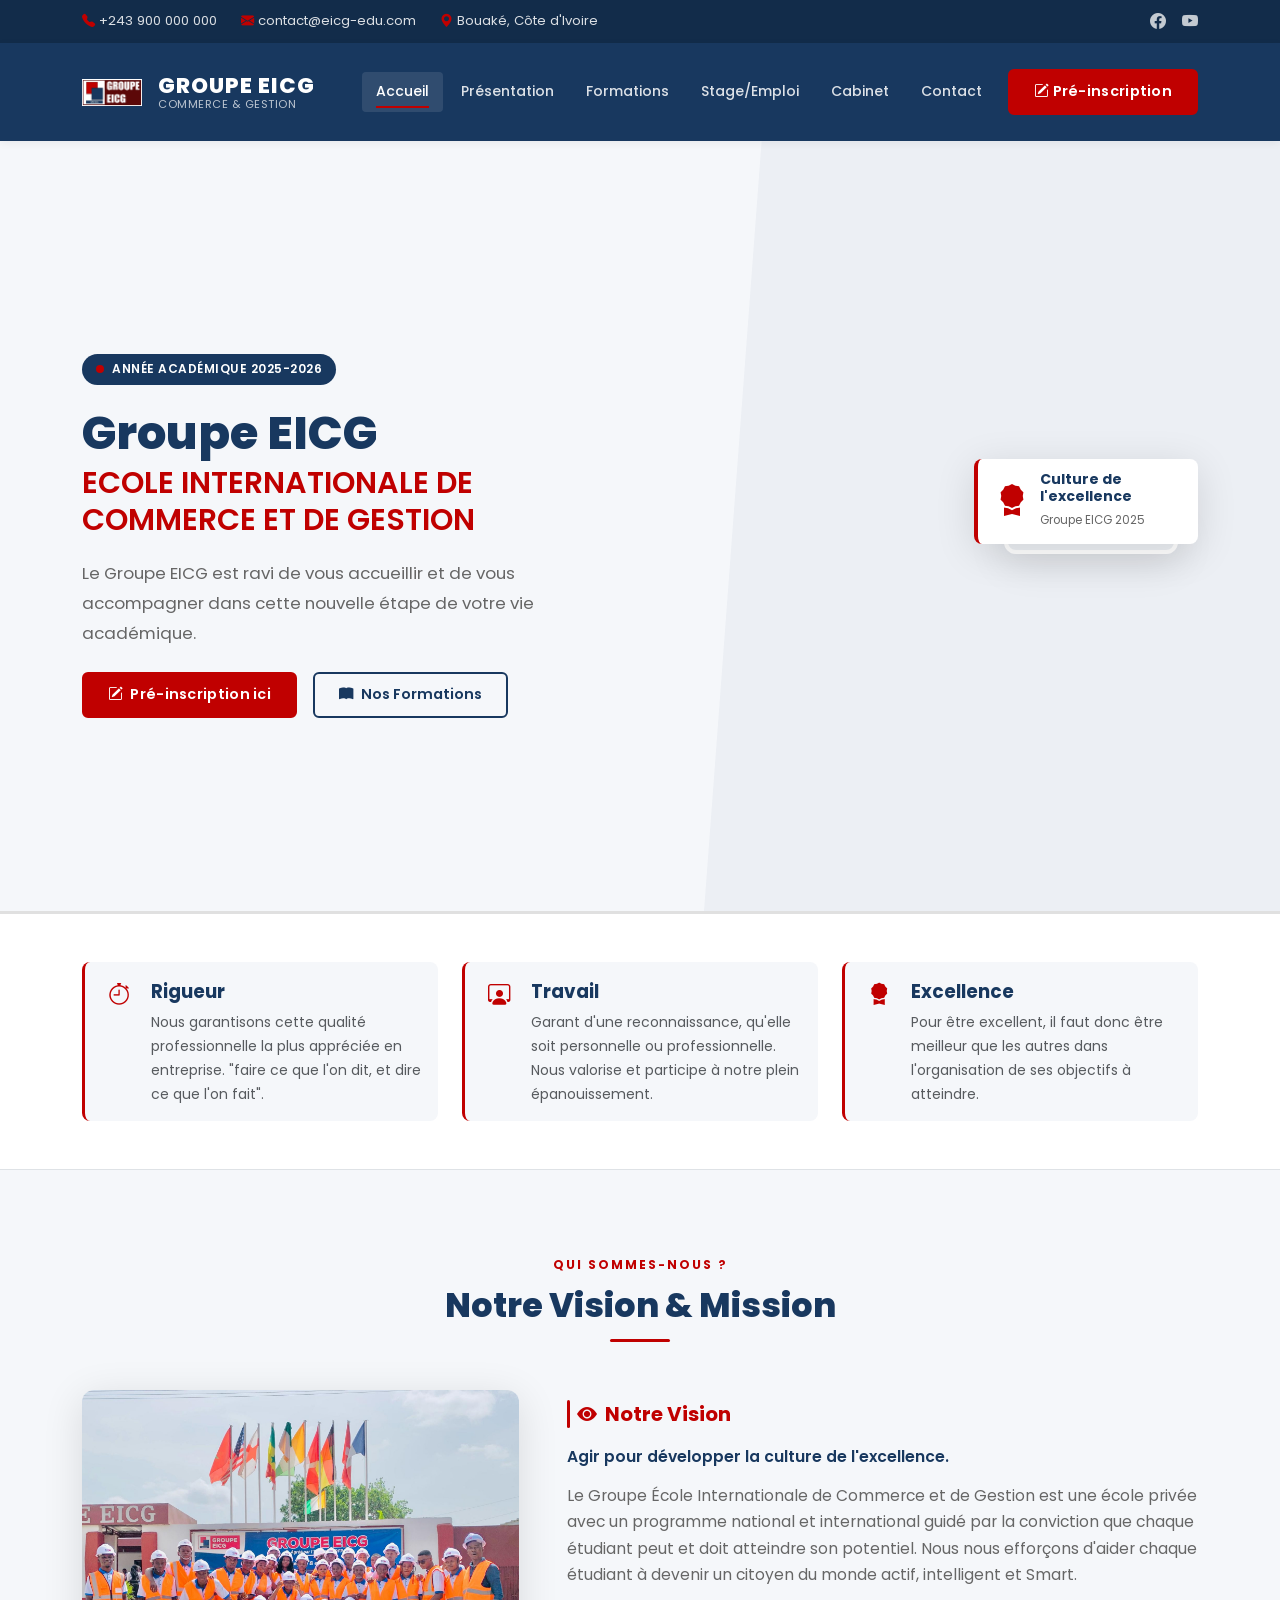
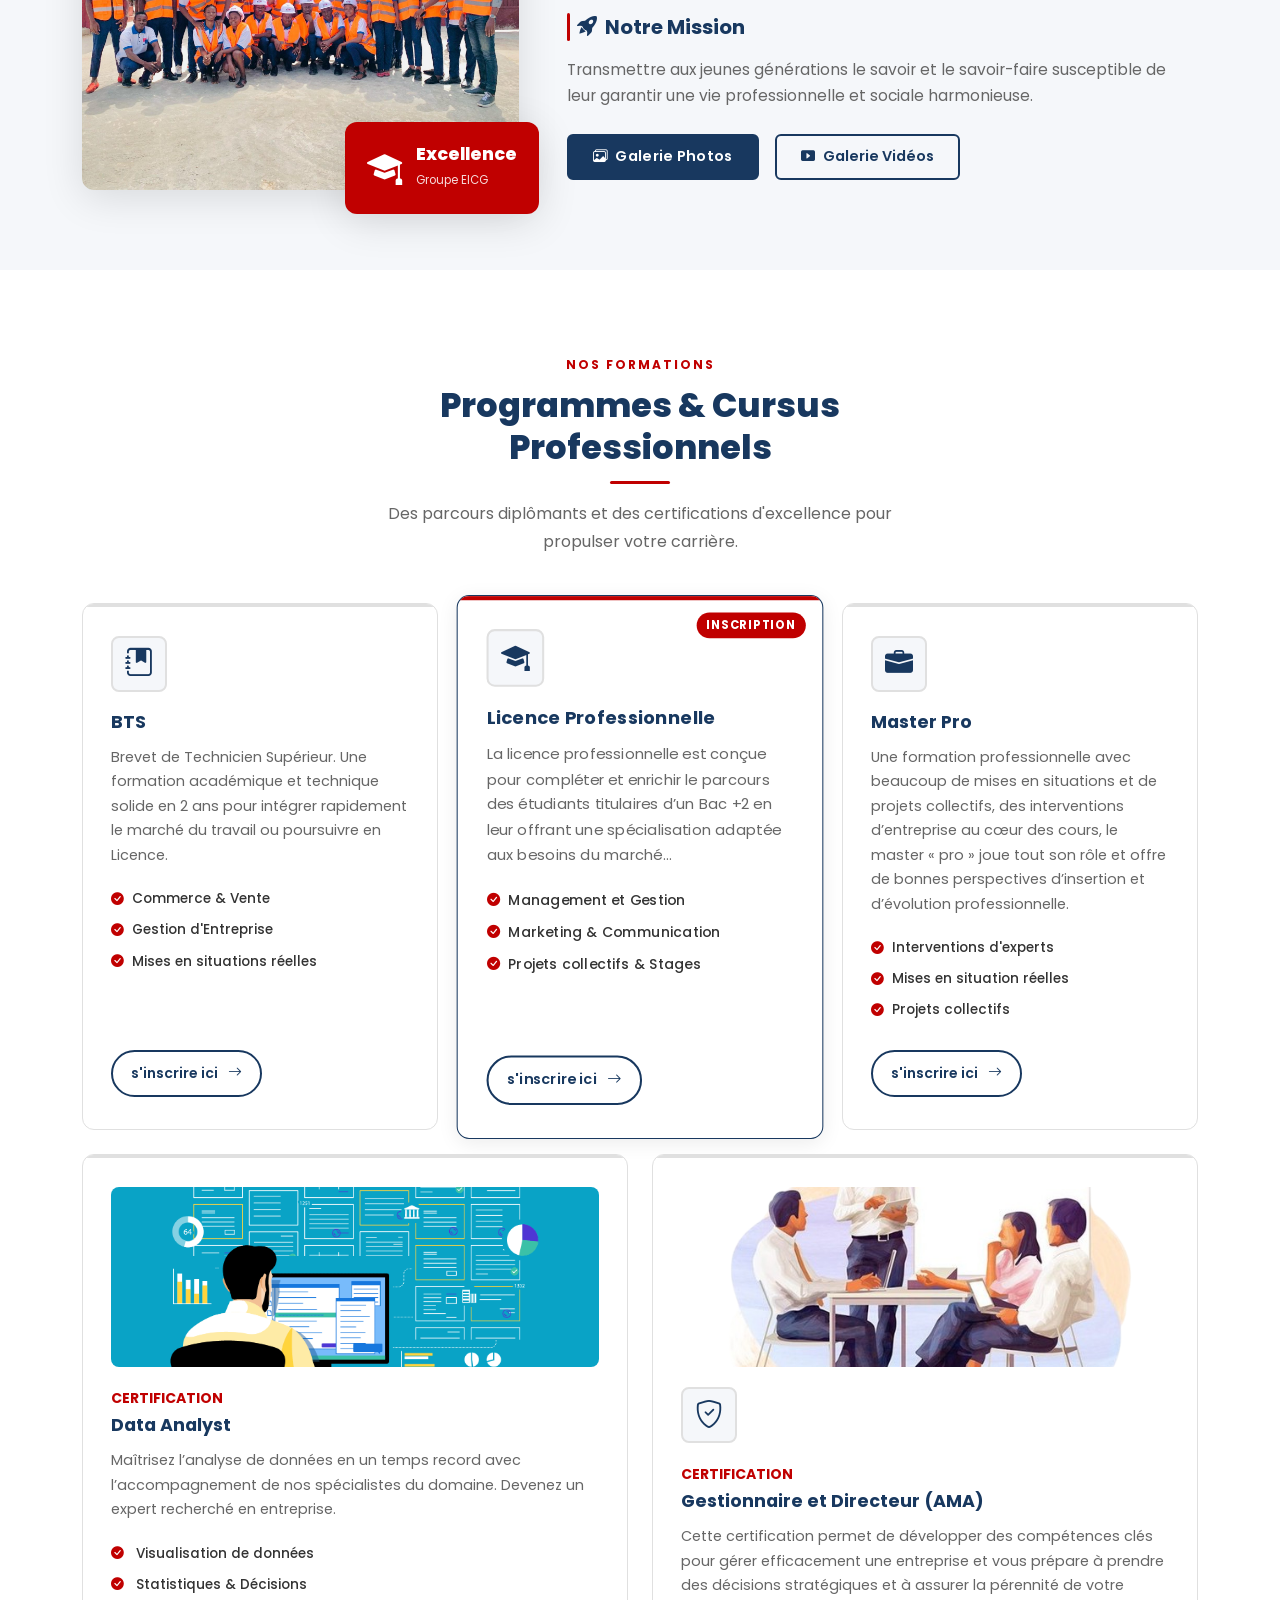
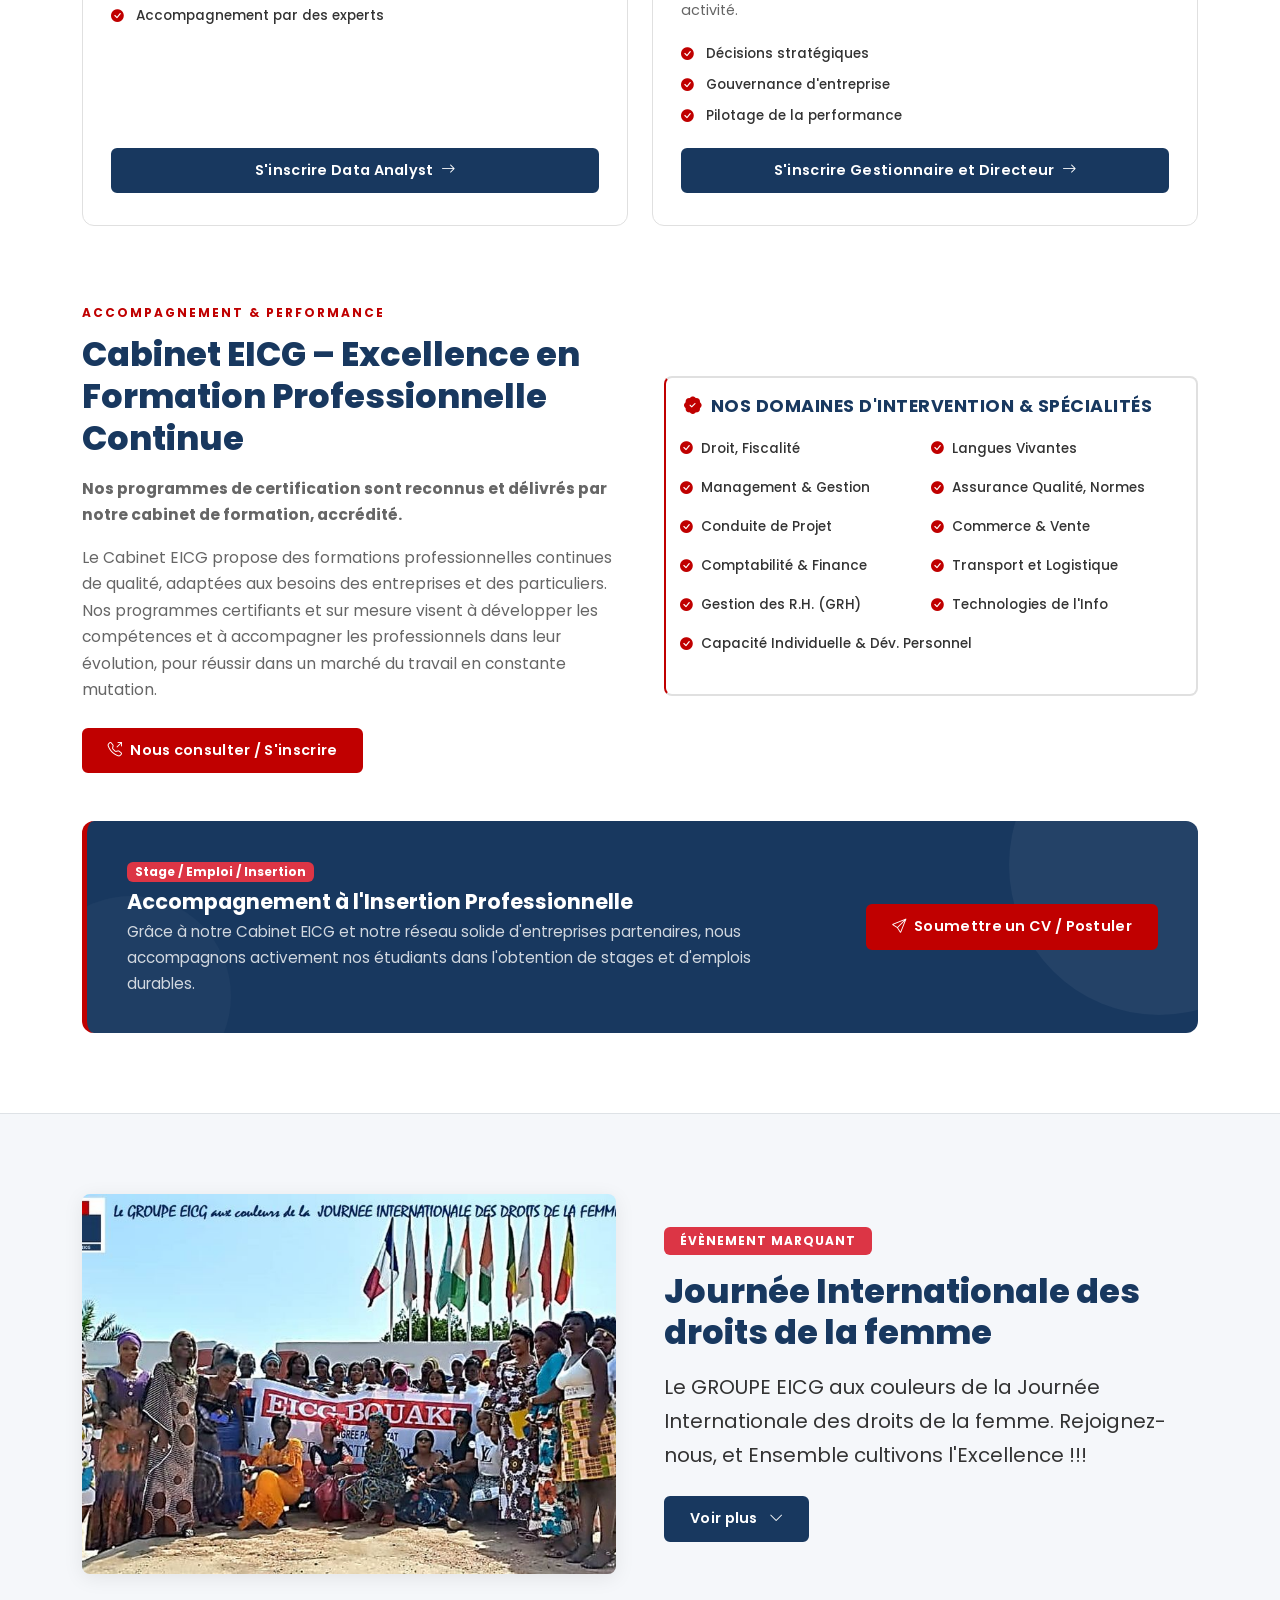
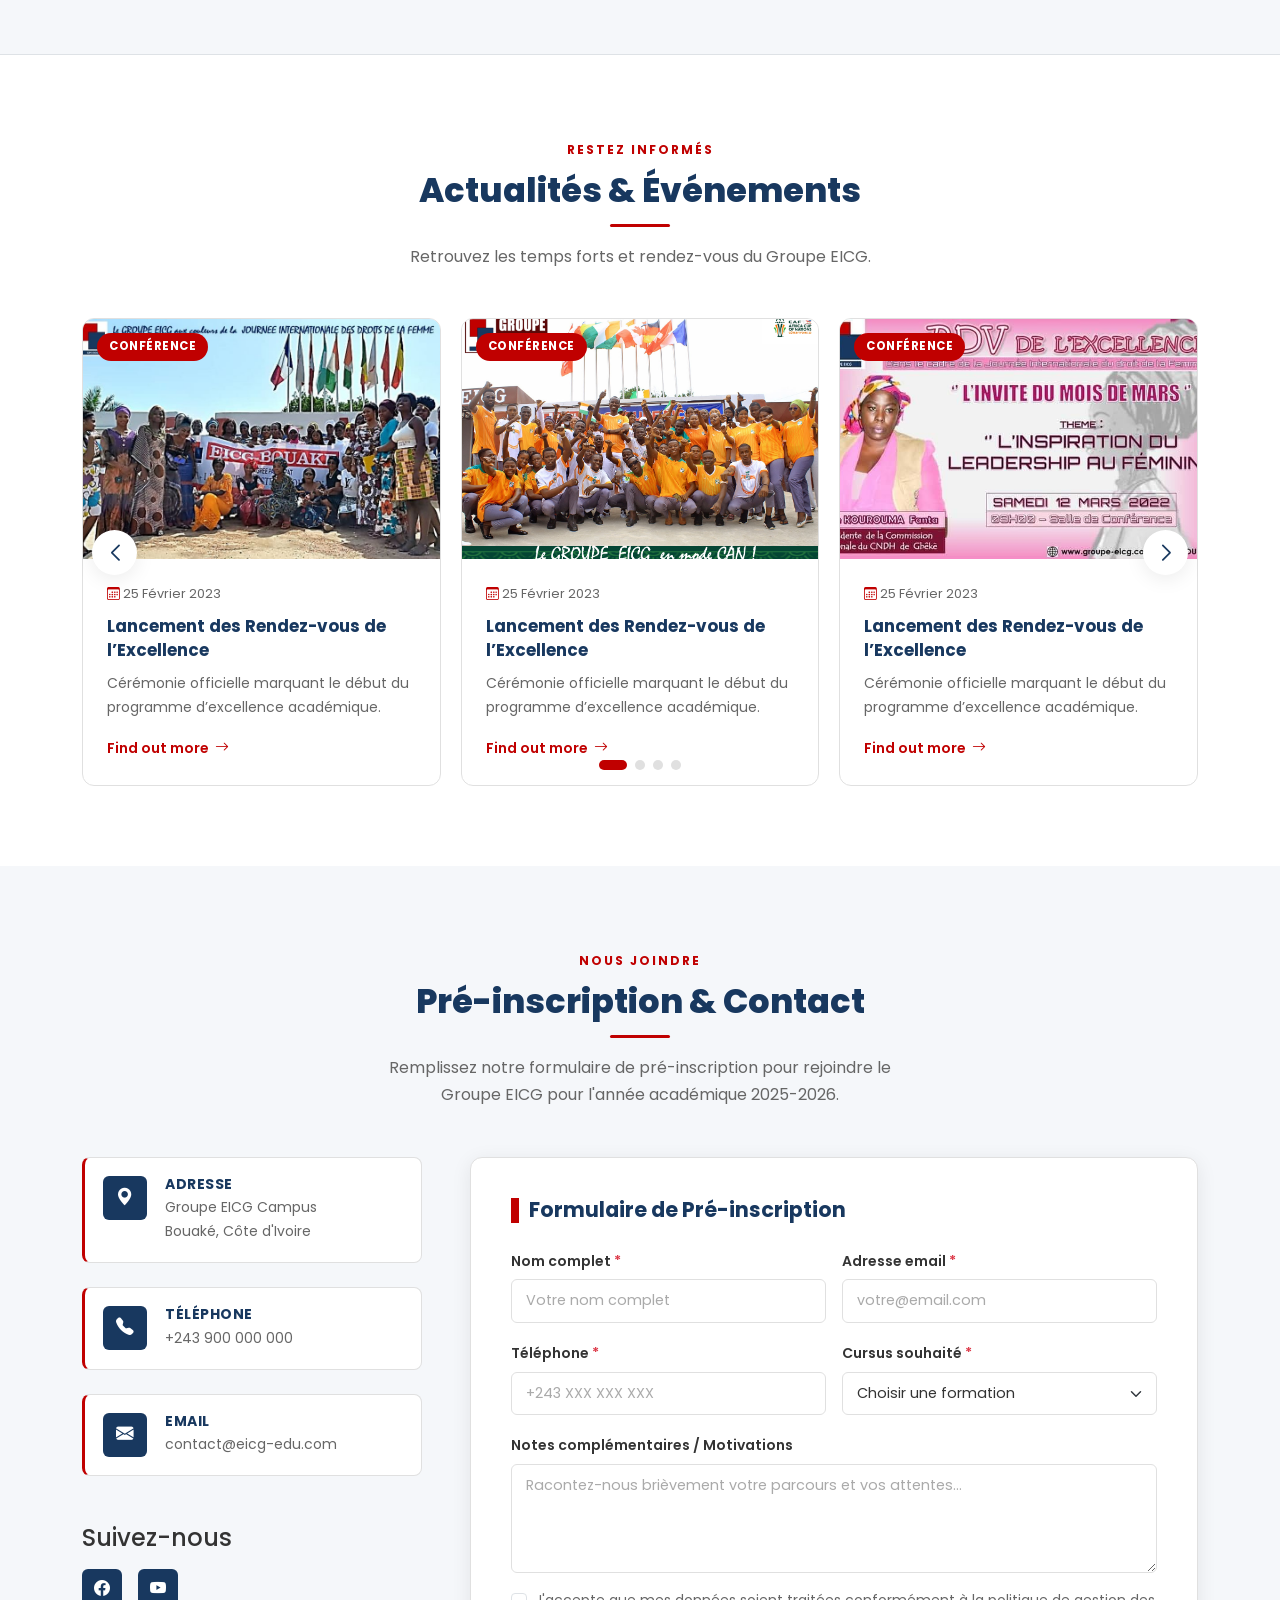
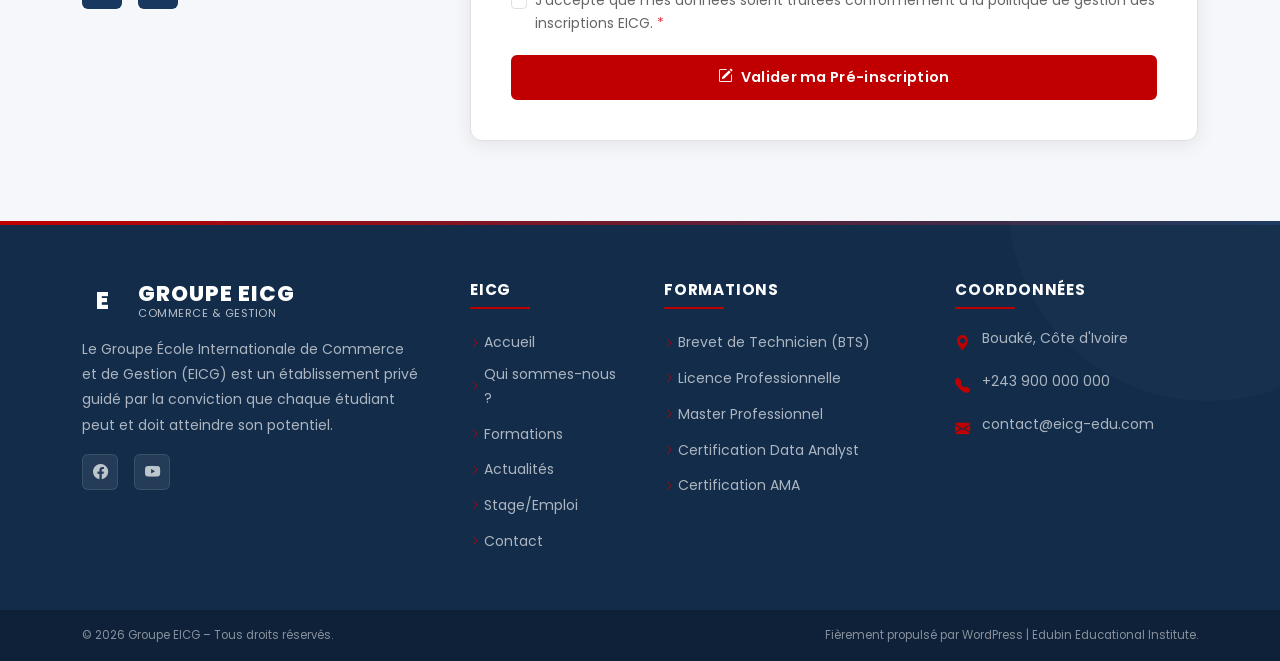
==== commit 2d20d23c: "ok" ====
--- a/index.html
+++ b/index.html
@@ -10,7 +10,7 @@
     <meta name="description"
         content="Groupe EICG – École Internationale de Commerce et de Gestion. Agir pour développer la culture de l'excellence.">
     <meta name="keywords"
-        content="Groupe EICG, EICG, commerce, gestion, BTS, Licence, Master, Data Analyst, école Kinshasa">
+        content="Groupe EICG, EICG, commerce, gestion, BTS, Licence, Master, Data Analyst, école Bouaké">
     <meta name="author" content="Groupe EICG">
     <title>GROUPE EICG | École Internationale de Commerce et de Gestion</title>
 
@@ -63,7 +63,7 @@
                         </li>
                         <li>
                             <i class="bi bi-geo-alt-fill me-1"></i>
-                            <span>Kinshasa, République Démocratique du Congo</span>
+                            <span>Bouaké, Côte d'Ivoire</span>
                         </li>
                     </ul>
                 </div>
@@ -898,7 +898,7 @@
                             </div>
                             <div class="contact-detail">
                                 <h4>Adresse</h4>
-                                <p>Groupe EICG Campus<br>Kinshasa, République Démocratique du Congo</p>
+                                <p>Groupe EICG Campus<br>Bouaké, Côte d'Ivoire</p>
                             </div>
                         </div>
 
@@ -1117,7 +1117,7 @@
                         <ul class="footer-contact list-unstyled">
                             <li>
                                 <i class="bi bi-geo-alt-fill" aria-hidden="true"></i>
-                                <span>Kinshasa, République Démocratique du Congo</span>
+                                <span>Bouaké, Côte d'Ivoire</span>
                             </li>
                             <li>
                                 <i class="bi bi-telephone-fill" aria-hidden="true"></i>
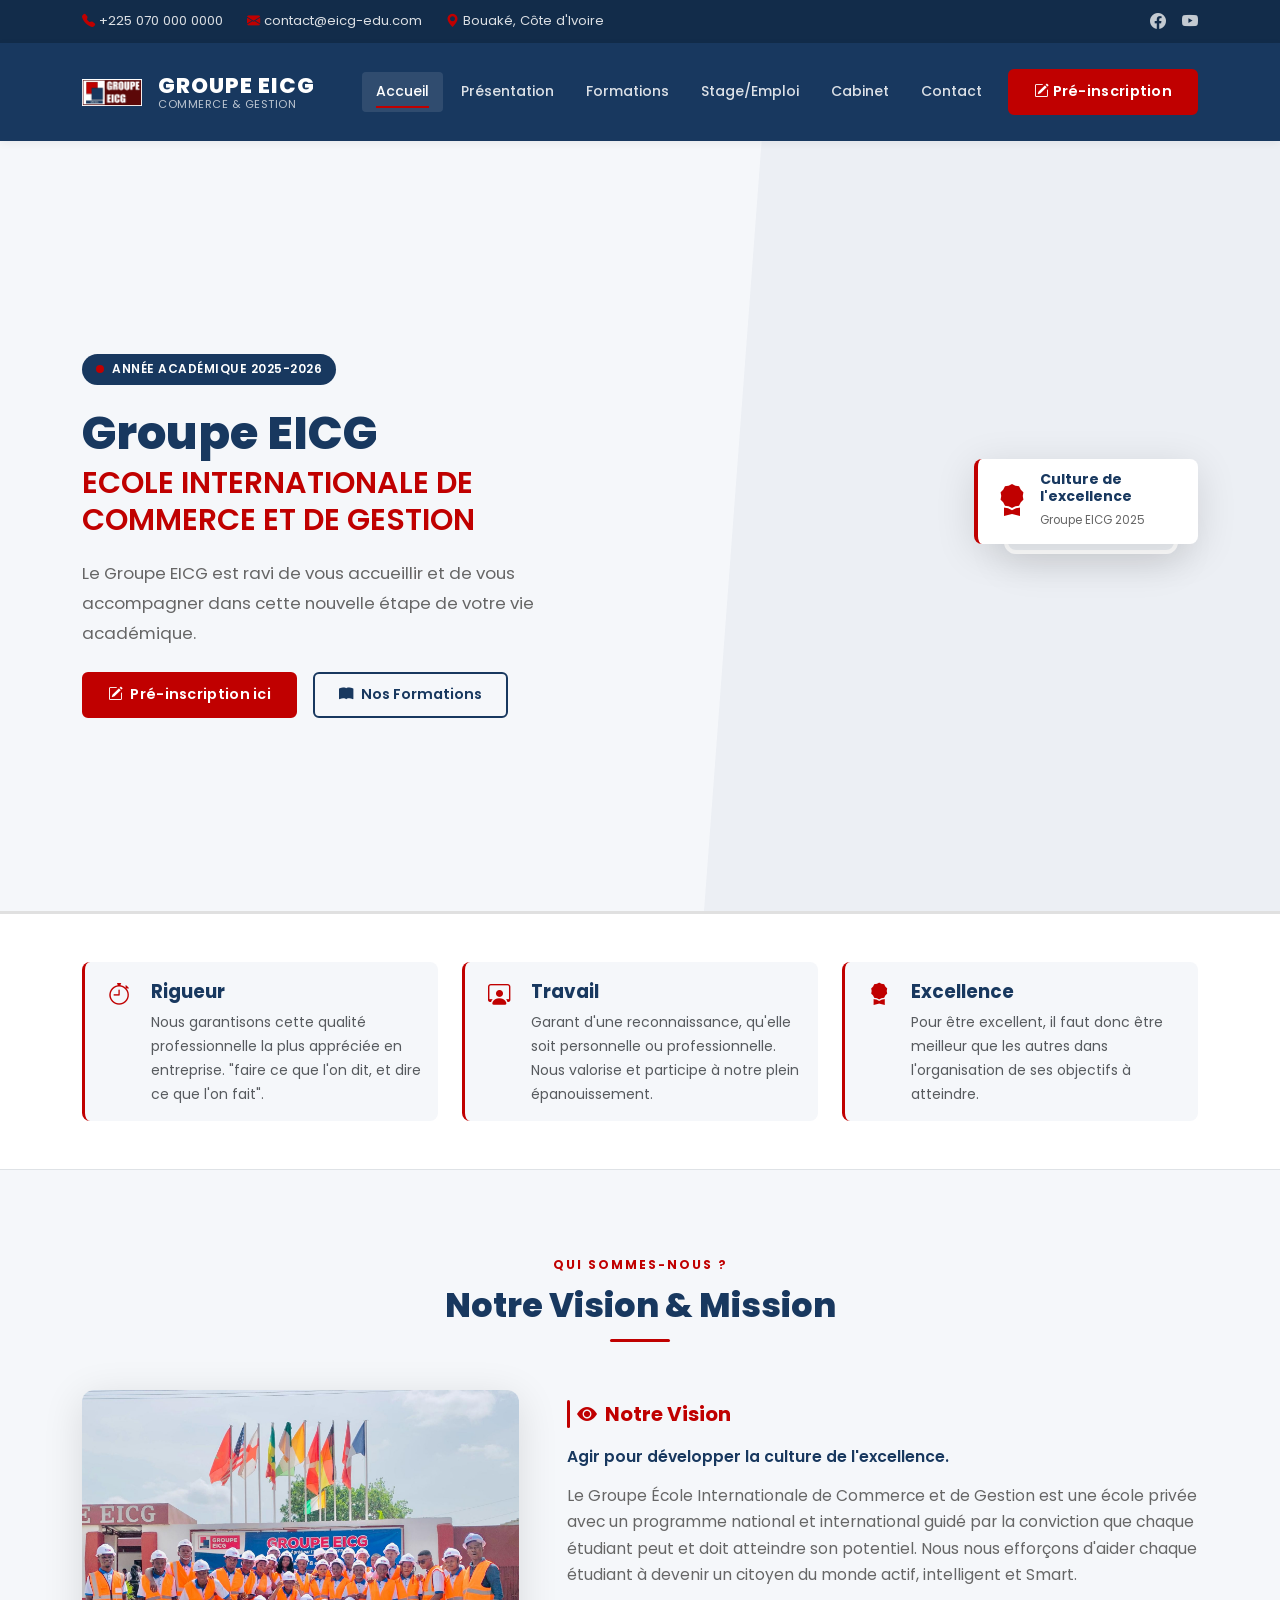
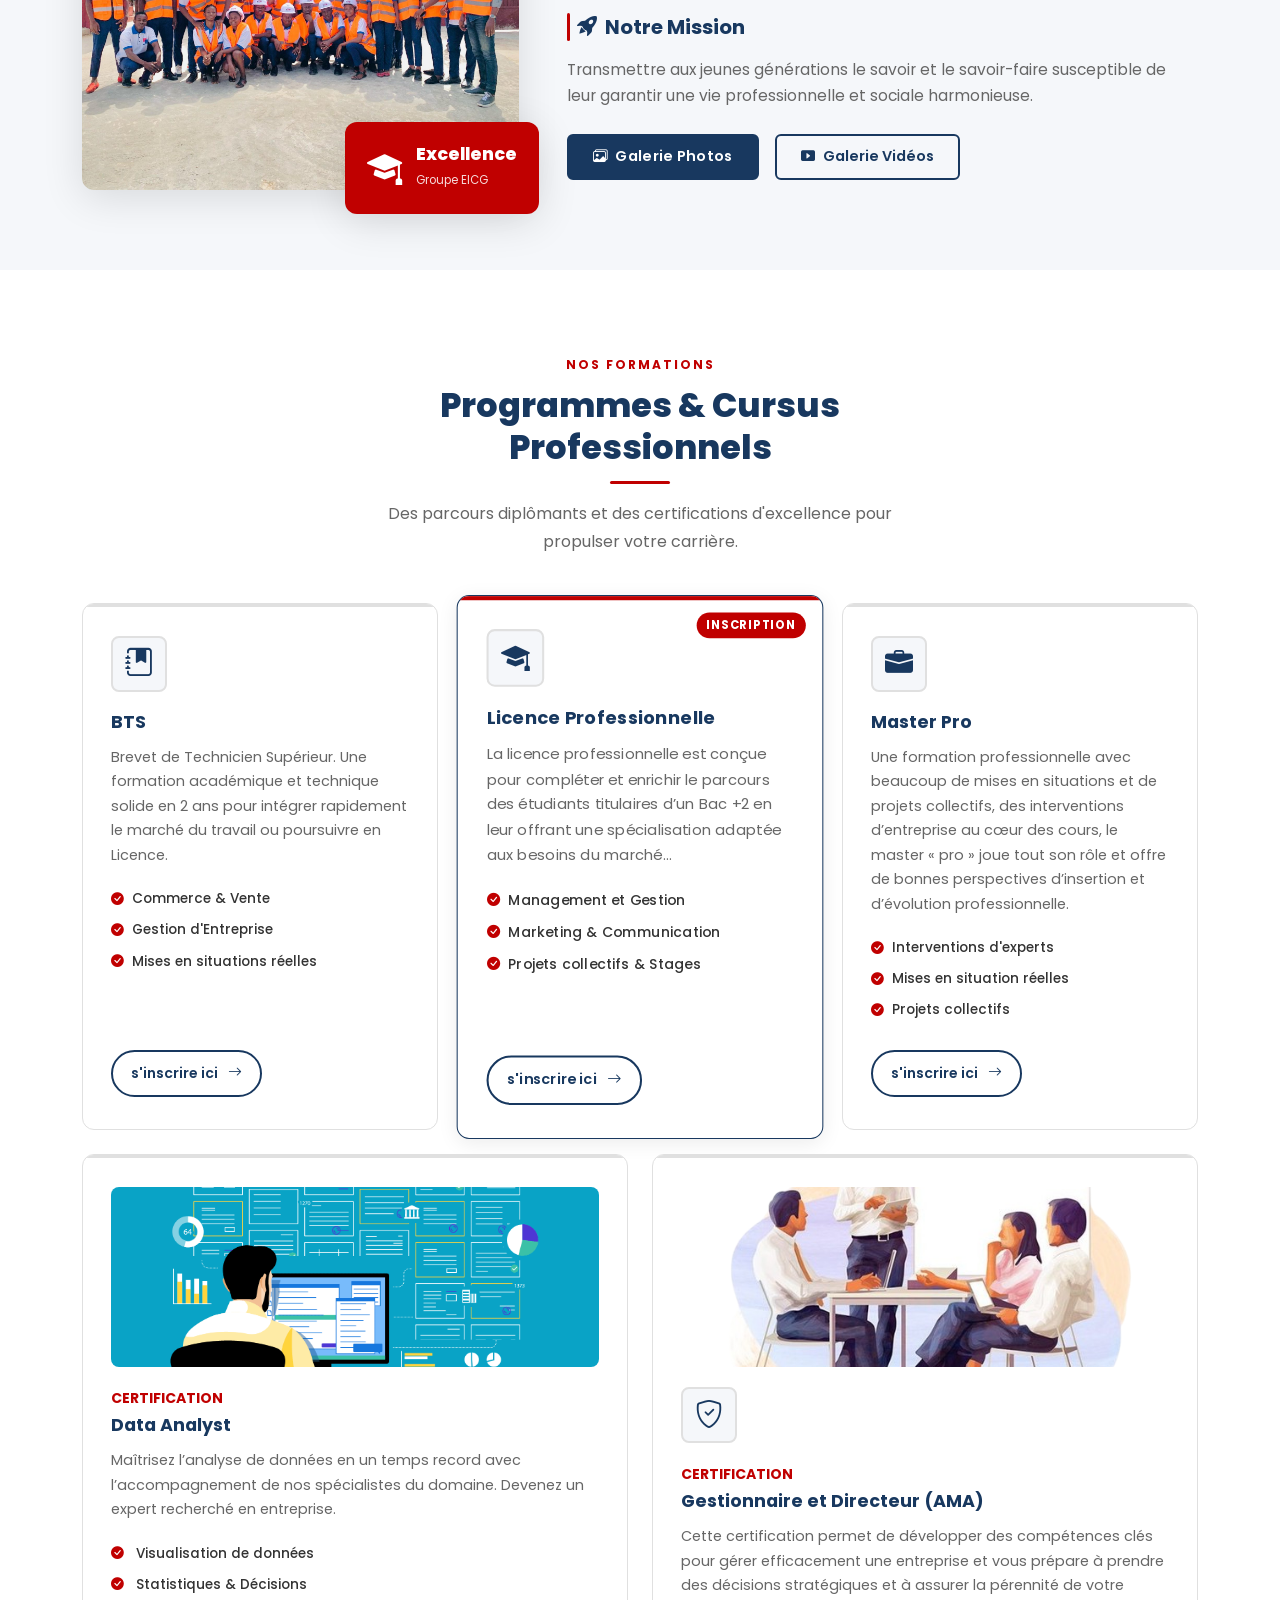
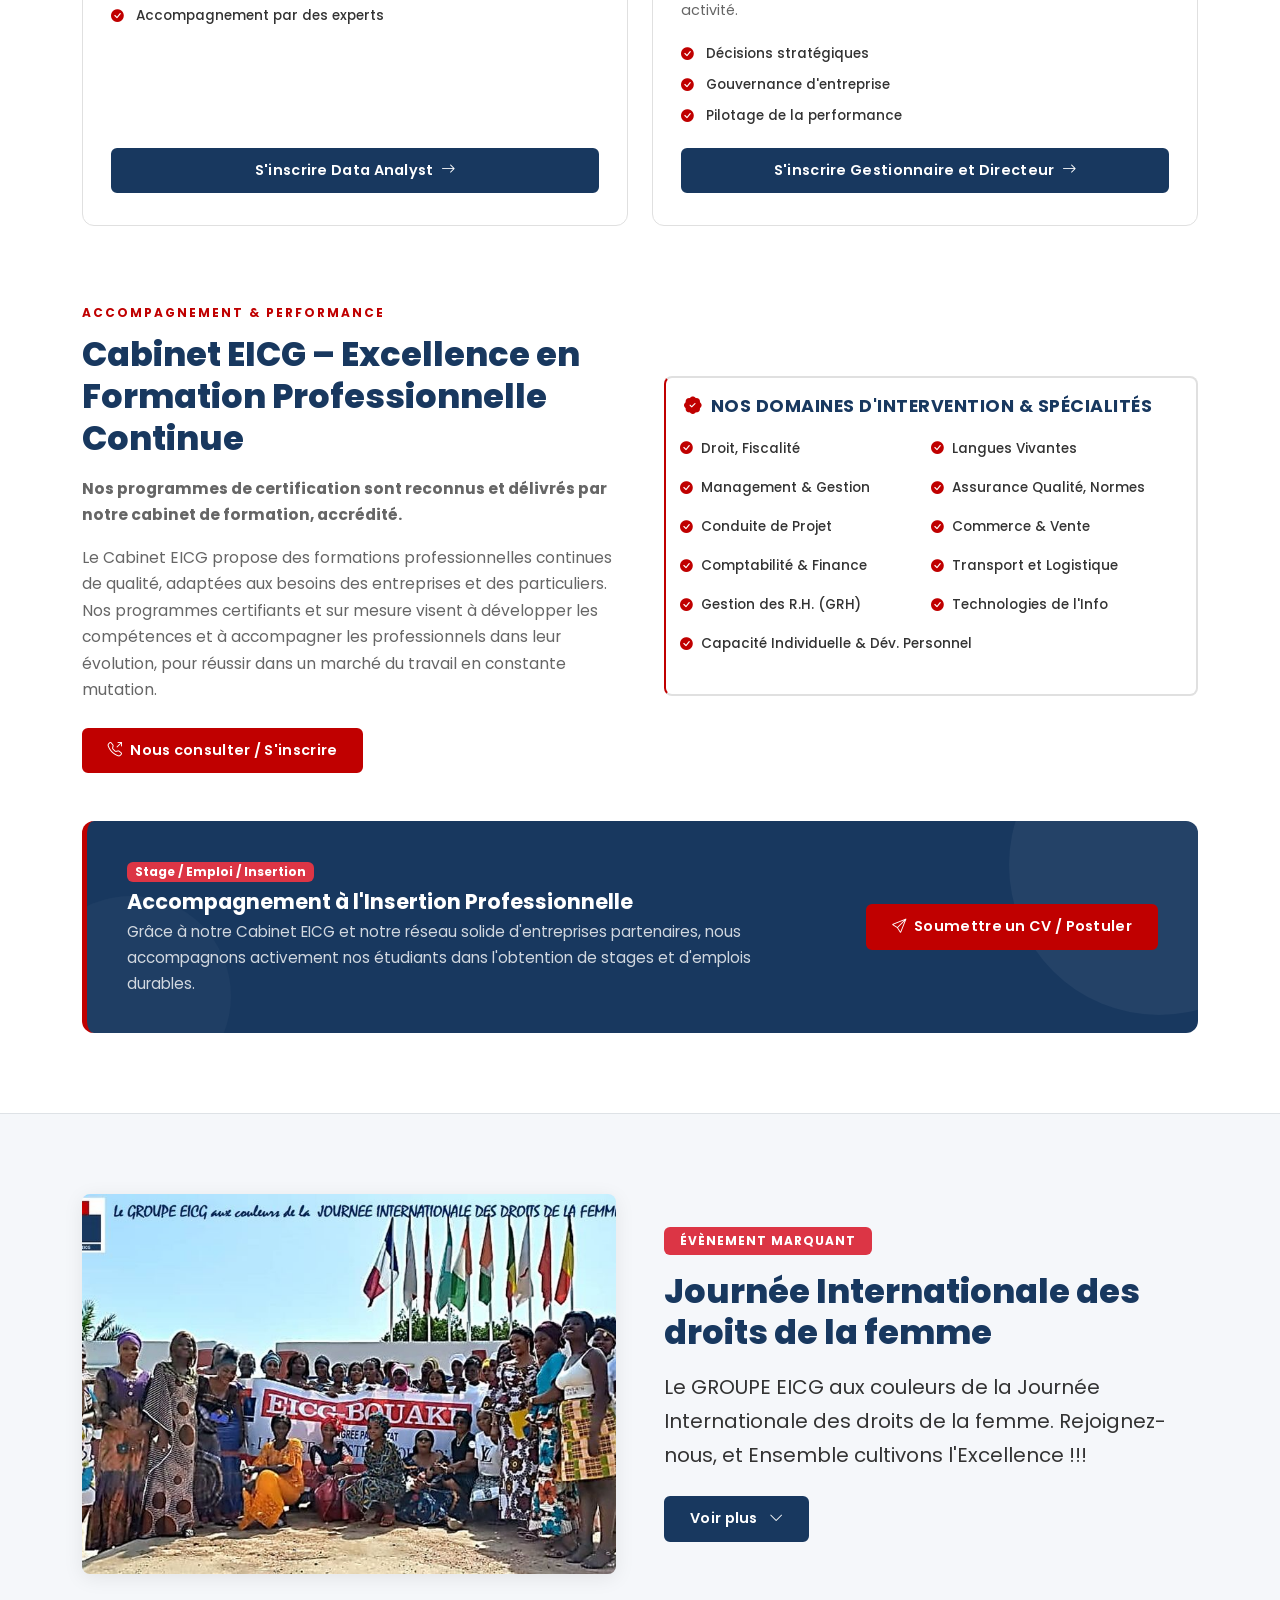
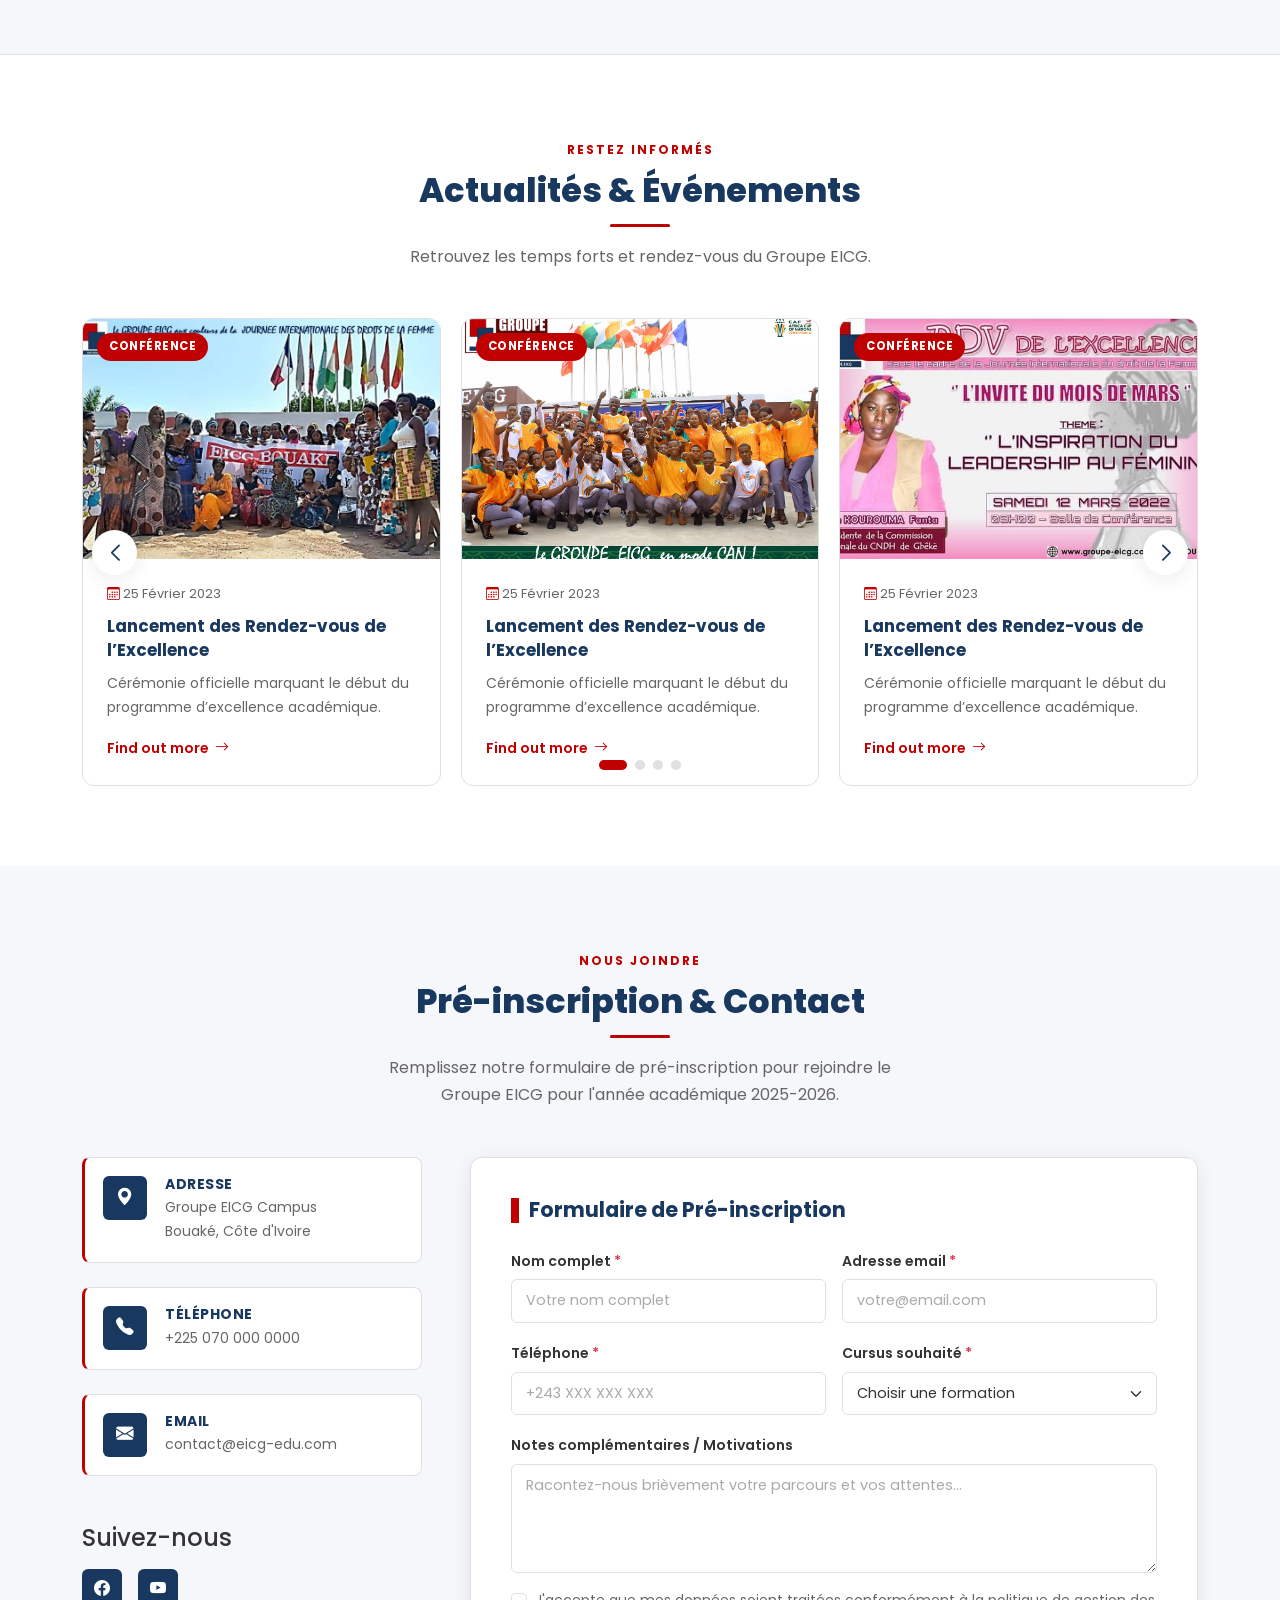
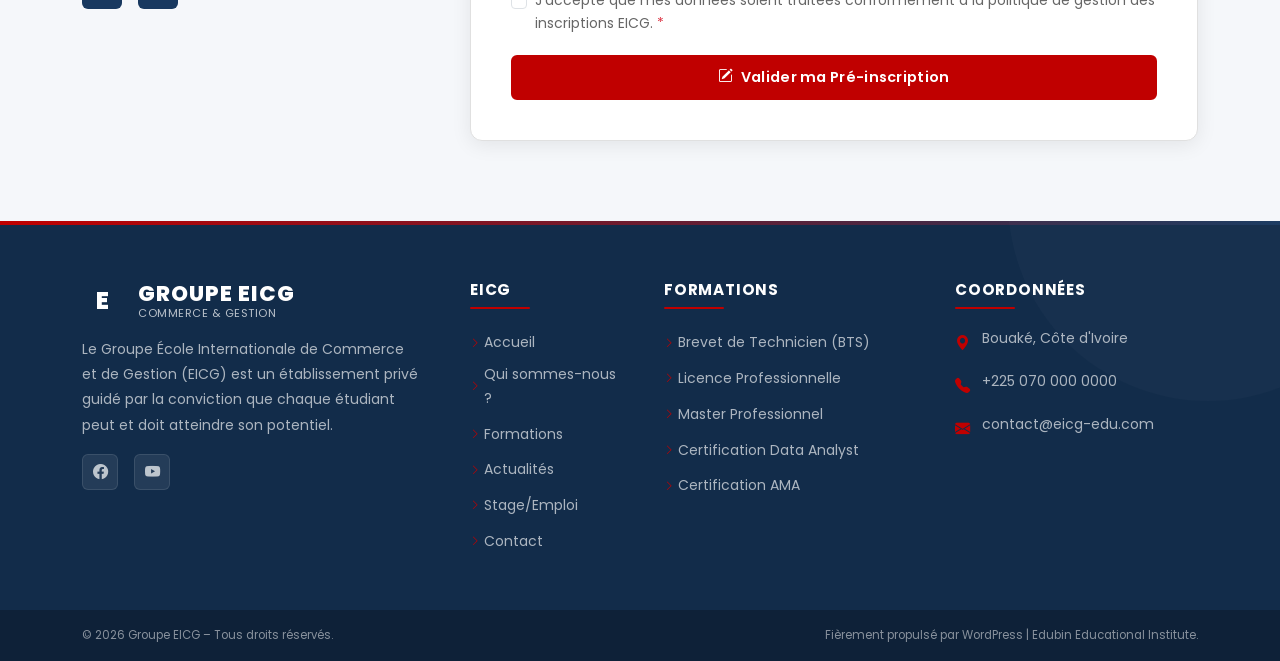
==== commit 7a87527f: "ok" ====
--- a/index.html
+++ b/index.html
@@ -55,7 +55,7 @@
                     <ul class="topbar-info list-unstyled d-flex gap-4 mb-0">
                         <li>
                             <i class="bi bi-telephone-fill me-1"></i>
-                            <span>+243 900 000 000</span>
+                            <span>+225 070 000 0000</span>
                         </li>
                         <li>
                             <i class="bi bi-envelope-fill me-1"></i>
@@ -909,7 +909,7 @@
                             <div class="contact-detail">
                                 <h4>Téléphone</h4>
                                 <p>
-                                    <a href="tel:+243900000000">+243 900 000 000</a>
+                                    <a href="tel:+2250700000000">+225 070 000 0000</a>
                                 </p>
                             </div>
                         </div>
@@ -1121,7 +1121,7 @@
                             </li>
                             <li>
                                 <i class="bi bi-telephone-fill" aria-hidden="true"></i>
-                                <a href="tel:+243900000000">+243 900 000 000</a>
+                                <a href="tel:+2250700000000">+225 070 000 0000</a>
                             </li>
                             <li>
                                 <i class="bi bi-envelope-fill" aria-hidden="true"></i>
